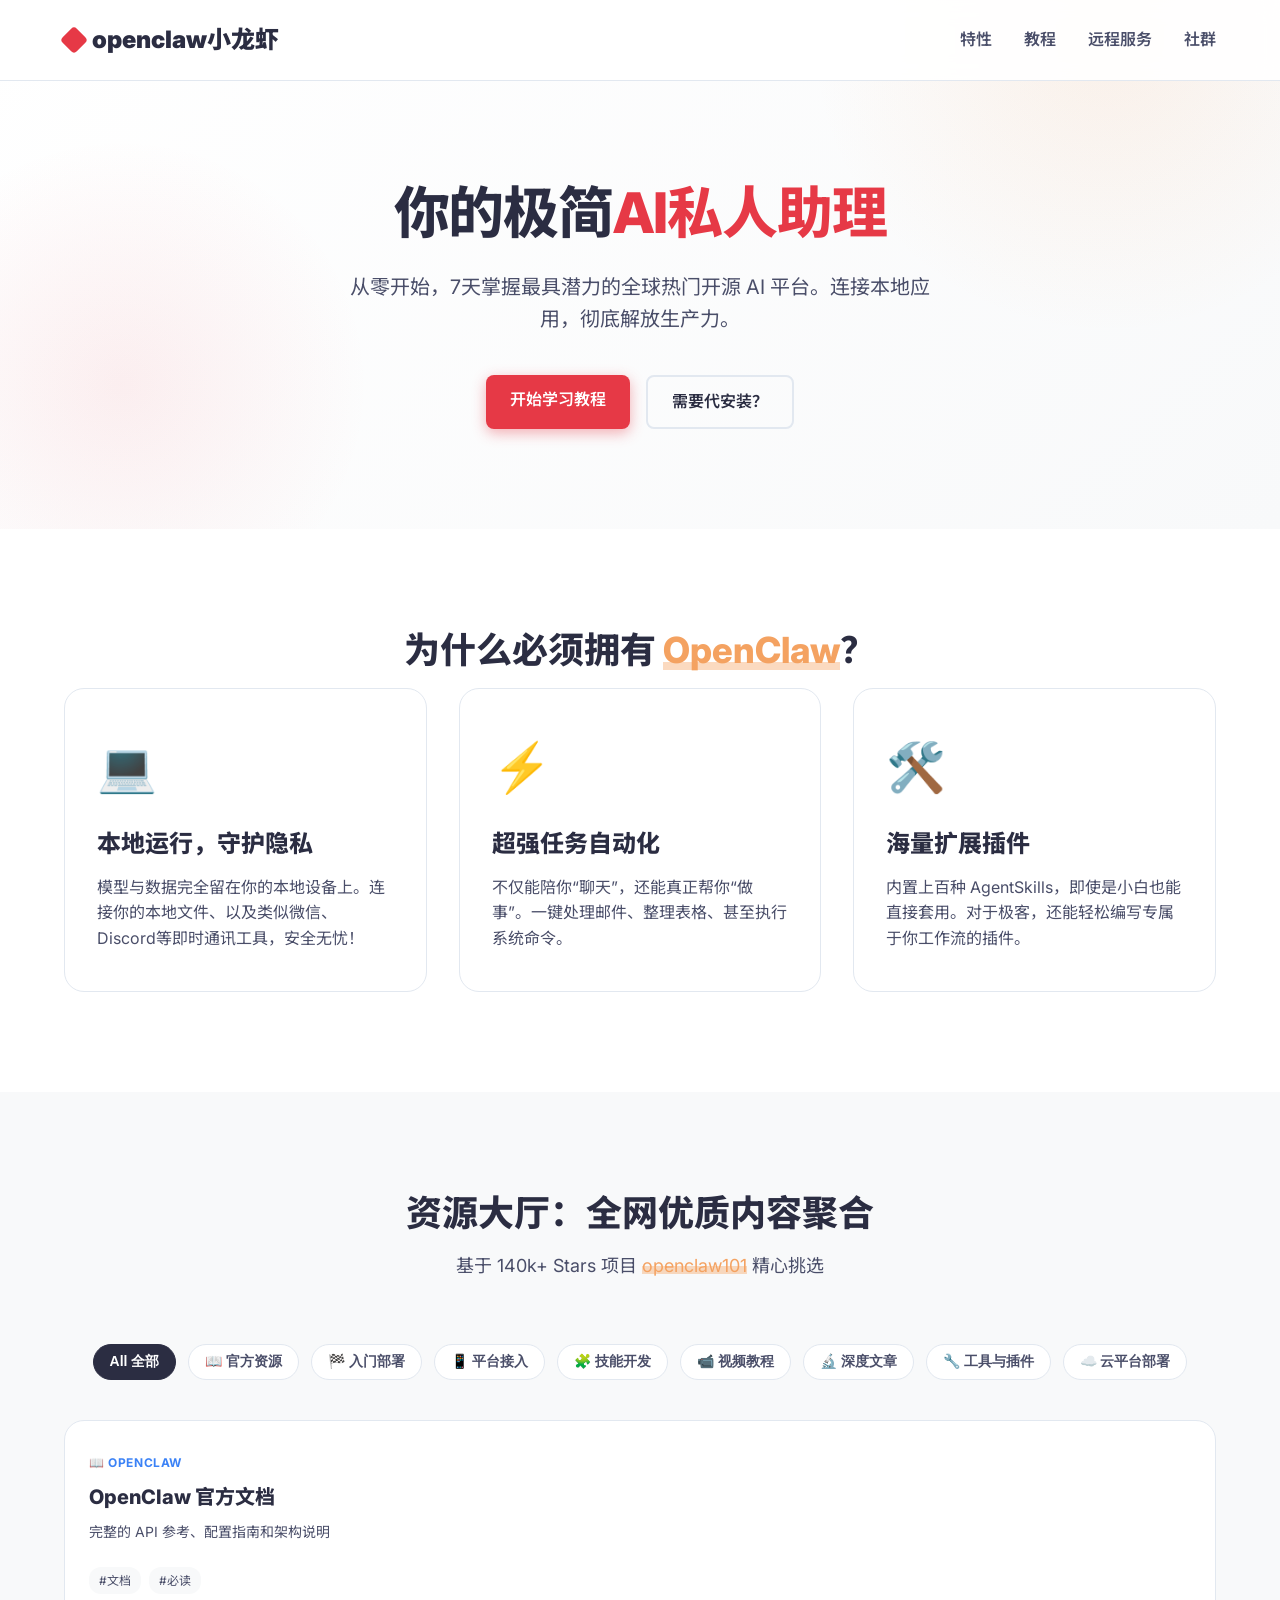
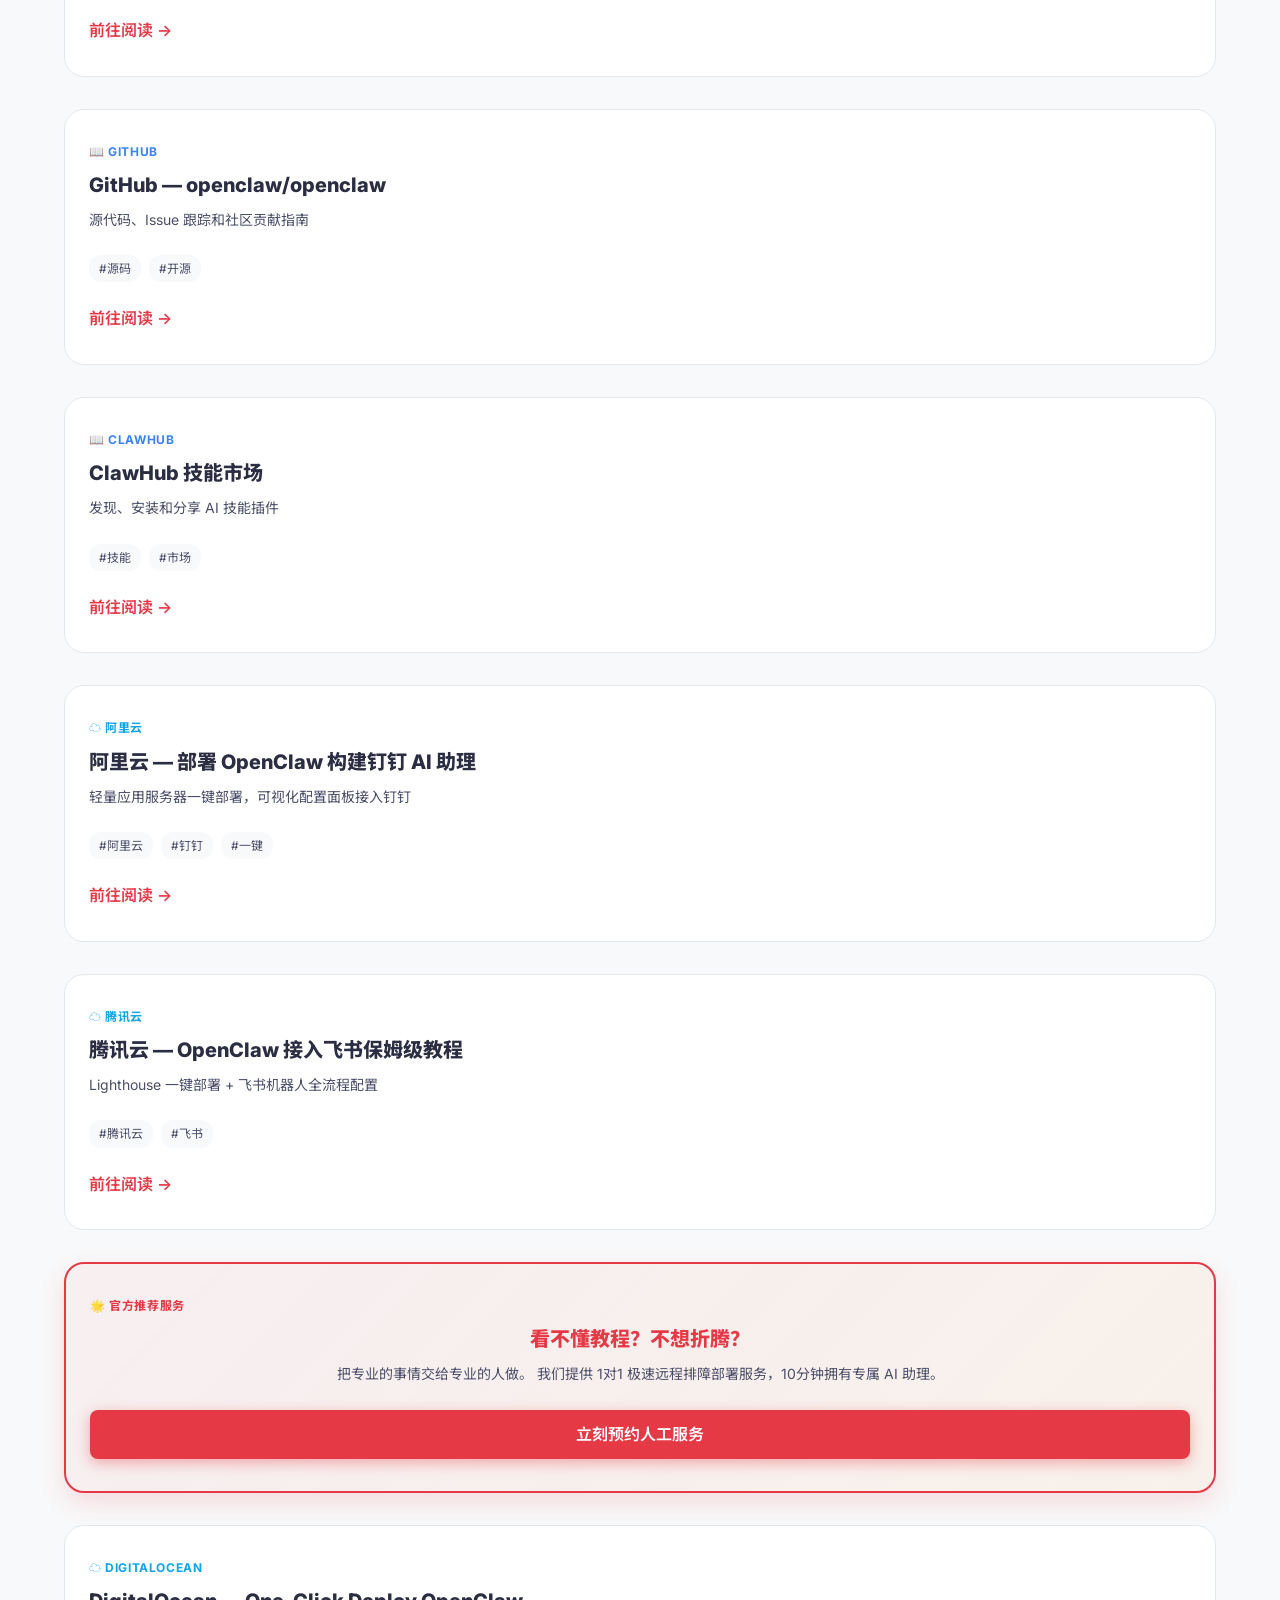
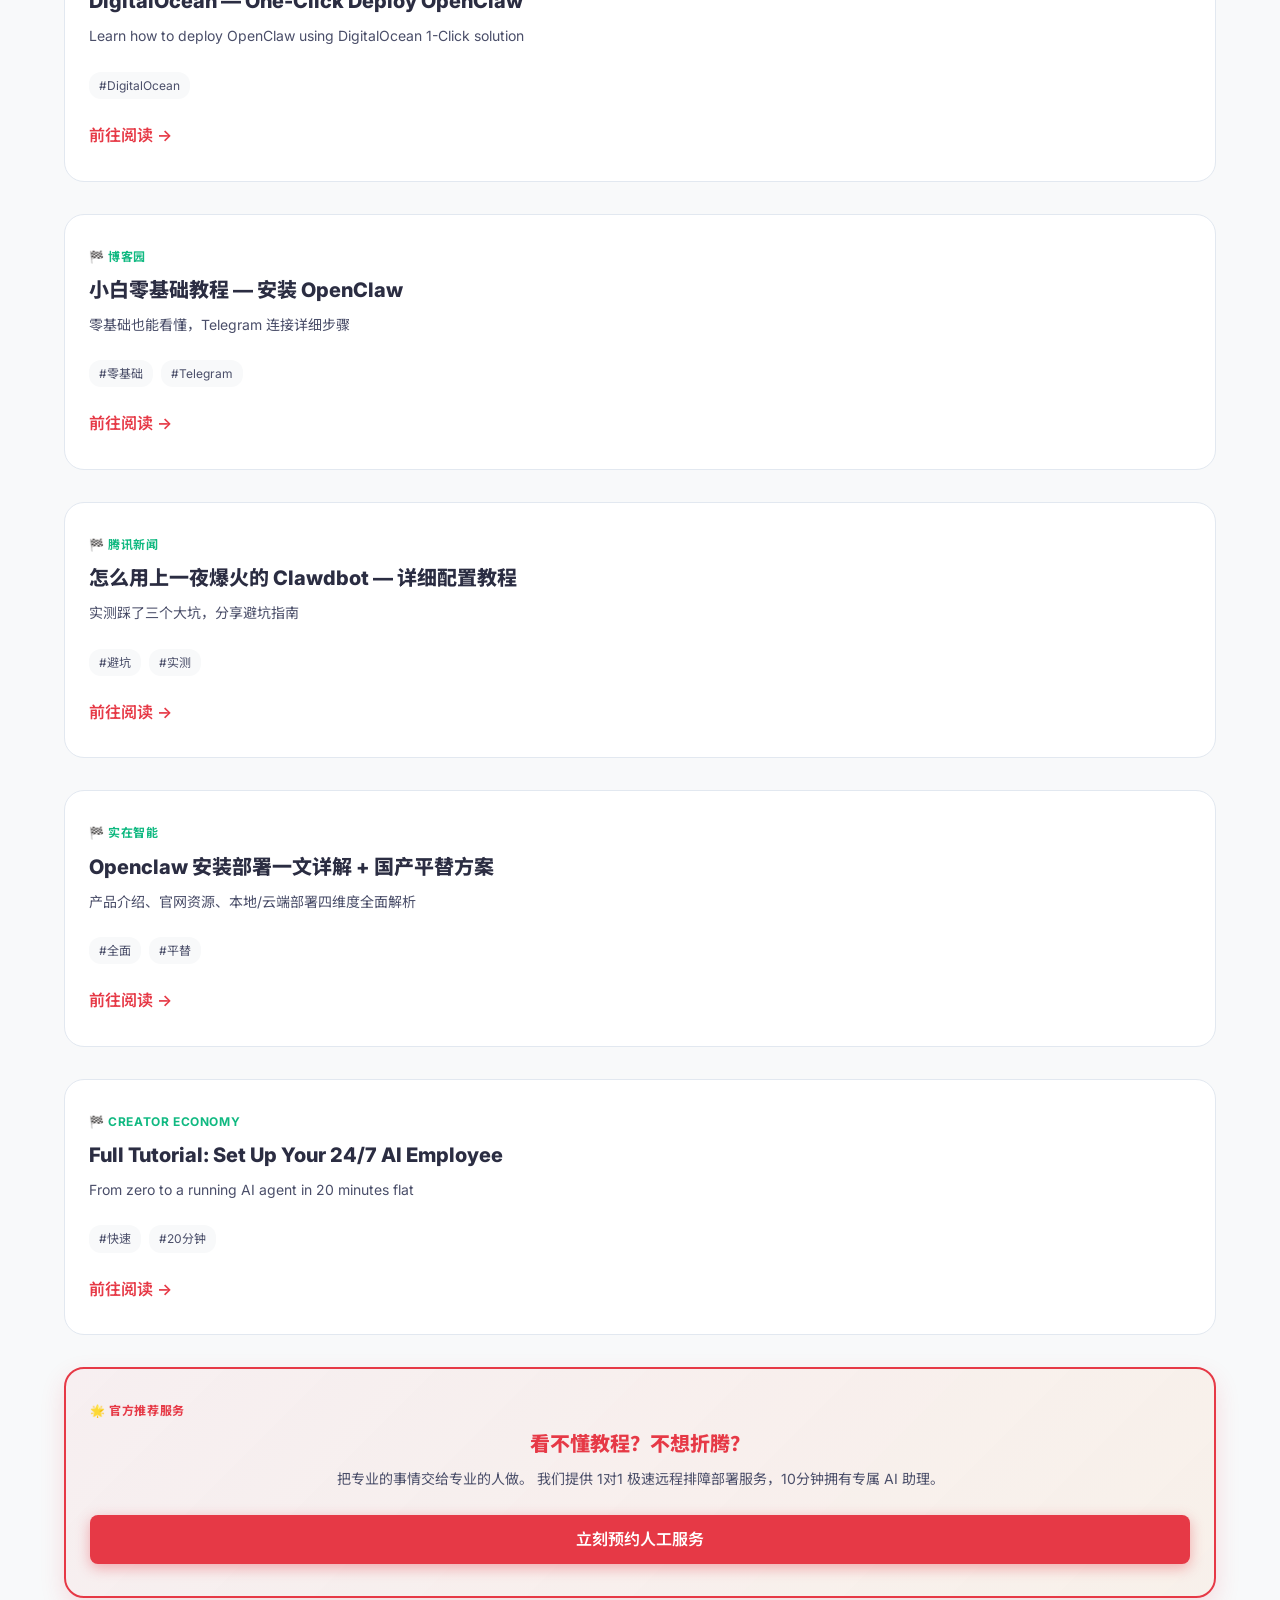
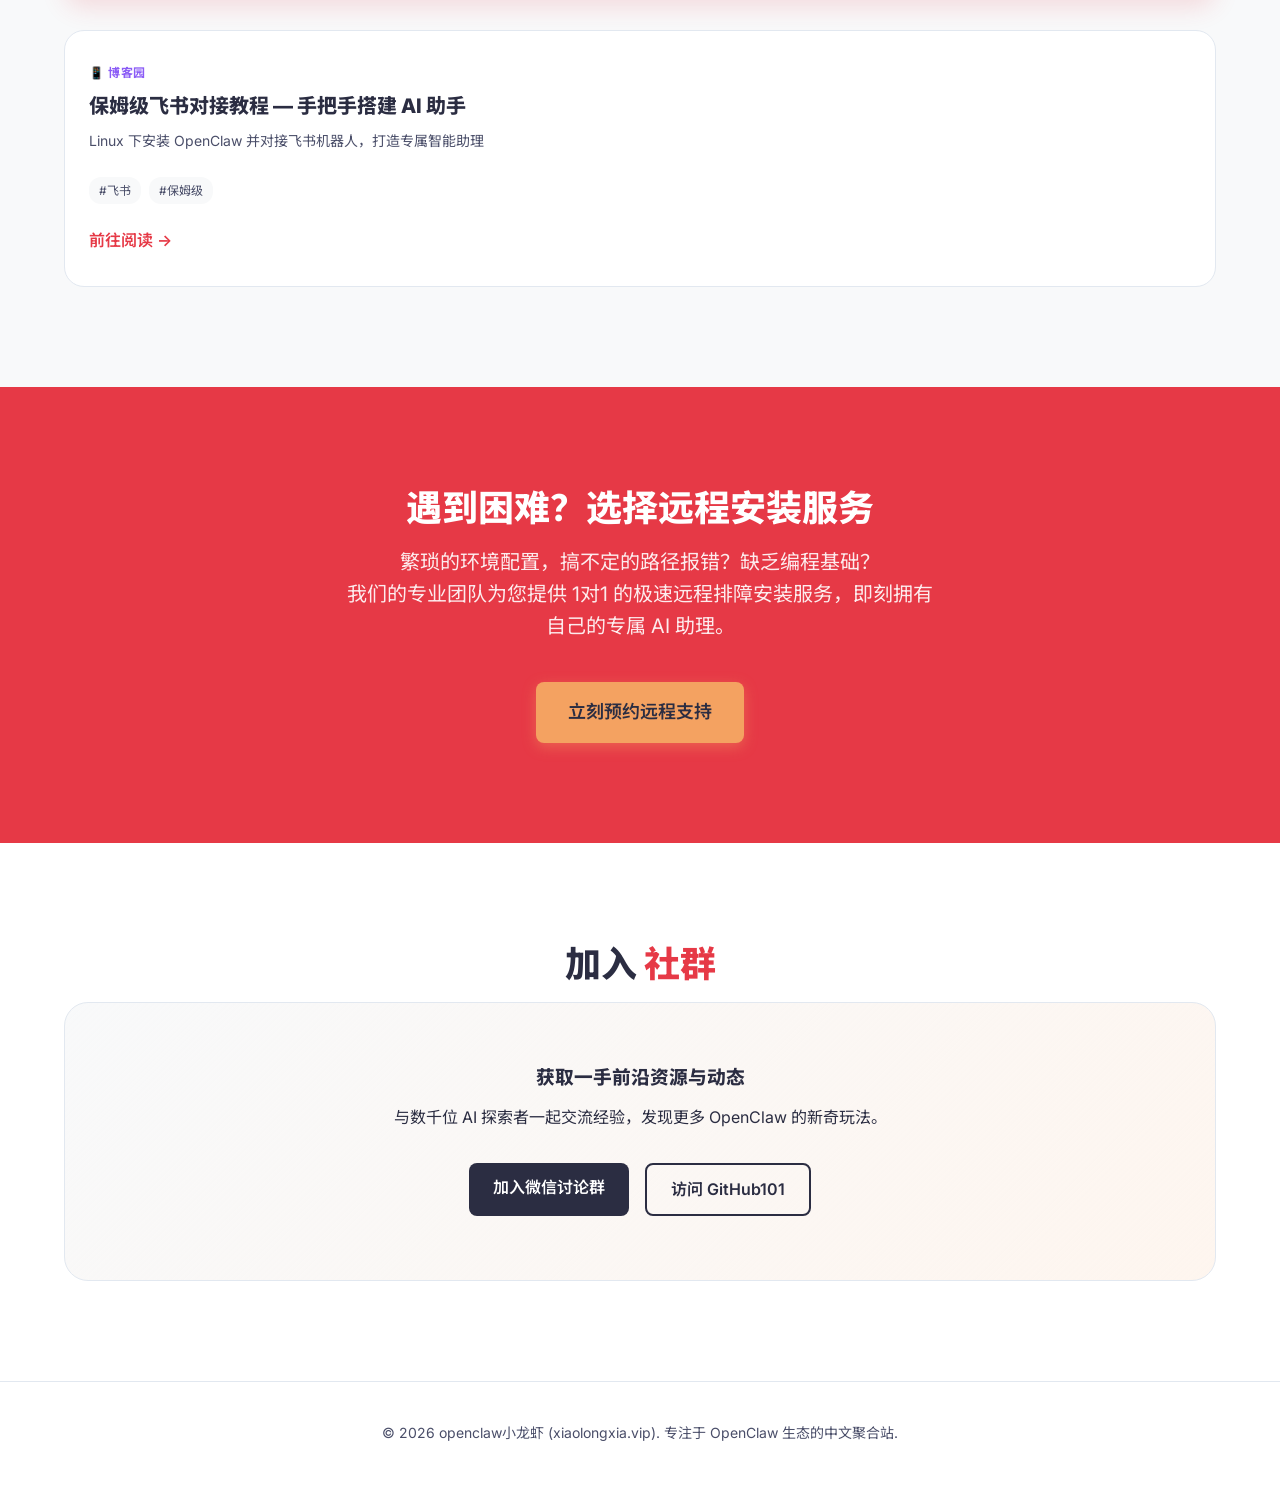
==== index.html @ d33cc966 "Initial commit" ====
<!DOCTYPE html>
<html lang="zh-CN">

<head>
    <meta charset="UTF-8">
    <meta name="viewport" content="width=device-width, initial-scale=1.0">
    <title>openclaw小龙虾 - 开源 AI 私人助理</title>
    <meta name="description" content="OpenClaw 101是一个开源的OpenClaw资源聚合站，提供教程、社群和远程安装服务。域名：xiaolongxia.vip。">
    <link rel="stylesheet" href="styles.css">
    <link
        href="https://fonts.googleapis.com/css2?family=Inter:wght@400;600;800&family=Noto+Sans+SC:wght@400;700;900&display=swap"
        rel="stylesheet">
</head>

<body>
    <nav class="navbar">
        <div class="container nav-container">
            <a href="#" class="logo">openclaw小龙虾</a>
            <ul class="nav-links">
                <li><a href="#features">特性</a></li>
                <li><a href="#tutorials">教程</a></li>
                <li><a href="#services">远程服务</a></li>
                <li><a href="#community">社群</a></li>
            </ul>
            <div class="hamburger">
                <span></span>
                <span></span>
                <span></span>
            </div>
        </div>
    </nav>

    <header class="hero">
        <div class="container hero-content">
            <h1>你的极简<span class="highlight-red">AI私人助理</span></h1>
            <p>从零开始，7天掌握最具潜力的全球热门开源 AI 平台。连接本地应用，彻底解放生产力。</p>
            <div class="hero-actions">
                <a href="#tutorials" class="btn btn-primary">开始学习教程</a>
                <a href="#services" class="btn btn-secondary">需要代安装？</a>
            </div>
        </div>
    </header>

    <section id="features" class="section">
        <div class="container">
            <h2 class="section-title">为什么必须拥有 <span class="highlight-yellow">OpenClaw</span>？</h2>
            <div class="grid features-grid">
                <div class="card feature-card">
                    <div class="icon">💻</div>
                    <h3>本地运行，守护隐私</h3>
                    <p>模型与数据完全留在你的本地设备上。连接你的本地文件、以及类似微信、Discord等即时通讯工具，安全无忧！</p>
                </div>
                <div class="card feature-card">
                    <div class="icon">⚡️</div>
                    <h3>超强任务自动化</h3>
                    <p>不仅能陪你“聊天”，还能真正帮你“做事”。一键处理邮件、整理表格、甚至执行系统命令。</p>
                </div>
                <div class="card feature-card">
                    <div class="icon">🛠️</div>
                    <h3>海量扩展插件</h3>
                    <p>内置上百种 AgentSkills，即使是小白也能直接套用。对于极客，还能轻松编写专属于你工作流的插件。</p>
                </div>
            </div>
        </div>
    </section>

    <section id="tutorials" class="section bg-light">
        <div class="container">
            <h2 class="section-title">资源大厅：全网优质内容聚合</h2>
            <p class="section-subtitle">基于 140k+ Stars 项目 <a href="https://github.com/mengjian-github/openclaw101"
                    target="_blank" class="highlight-yellow" style="text-decoration:none">openclaw101</a> 精心挑选</p>

            <div class="filter-container" id="filter-container">
                <!-- 动态生成分类按钮 -->
            </div>

            <div class="grid resources-grid" id="resource-grid">
                <!-- 动态生成资源卡片 -->
            </div>
        </div>
    </section>

    <section id="services" class="section bg-red text-white">
        <div class="container text-center">
            <h2 class="section-title text-white">遇到困难？选择远程安装服务</h2>
            <p class="service-desc">
                繁琐的环境配置，搞不定的路径报错？缺乏编程基础？<br>
                我们的专业团队为您提供 1对1 的极速远程排障安装服务，即刻拥有自己的专属 AI 助理。
            </p>
            <a href="#contact" class="btn btn-yellow btn-large">立刻预约远程支持</a>
        </div>
    </section>

    <section id="community" class="section">
        <div class="container">
            <h2 class="section-title">加入 <span class="highlight-red">社群</span></h2>
            <div class="community-box">
                <div class="community-info">
                    <h3>获取一手前沿资源与动态</h3>
                    <p>与数千位 AI 探索者一起交流经验，发现更多 OpenClaw 的新奇玩法。</p>
                    <div class="social-links">
                        <a href="#" class="social-btn">加入微信讨论群</a>
                        <a href="https://github.com/mengjian-github/openclaw101" target="_blank"
                            class="social-btn outline">访问 GitHub101</a>
                    </div>
                </div>
            </div>
        </div>
    </section>

    <footer class="footer">
        <div class="container">
            <div class="footer-bottom">
                <p>&copy; 2026 openclaw小龙虾 (xiaolongxia.vip). 专注于 OpenClaw 生态的中文聚合站.</p>
            </div>
        </div>
    </footer>

    <script src="resources.js"></script>
    <script src="script.js"></script>
</body>

</html>
---- styles.css ----
:root {
    --primary-red: #E63946;
    --primary-red-hover: #D62828;
    --primary-yellow: #F4A261;
    --primary-yellow-light: #F9C78A;
    --bg-white: #FFFFFF;
    --bg-light: #F8F9FA;
    --text-dark: #2B2D42;
    --text-gray: #4A4E69;
    --border-color: #E2E8F0;
    --shadow-sm: 0 4px 6px rgba(0, 0, 0, 0.05);
    --shadow-md: 0 10px 15px rgba(0, 0, 0, 0.1);
    --shadow-lg: 0 20px 25px rgba(0, 0, 0, 0.15);
    --transition: all 0.3s ease;
}

* {
    margin: 0;
    padding: 0;
    box-sizing: border-box;
}

html {
    scroll-behavior: smooth;
}

body {
    font-family: 'Inter', 'Noto Sans SC', sans-serif;
    color: var(--text-dark);
    line-height: 1.6;
    background-color: var(--bg-white);
}

.container {
    width: 100%;
    max-width: 1200px;
    margin: 0 auto;
    padding: 0 24px;
}

/* Typography */
h1,
h2,
h3 {
    font-weight: 800;
    line-height: 1.2;
    margin-bottom: 16px;
}

.highlight-red {
    color: var(--primary-red);
}

.highlight-yellow {
    color: var(--primary-yellow);
    position: relative;
    z-index: 1;
}

.highlight-yellow::after {
    content: '';
    position: absolute;
    bottom: 2px;
    left: 0;
    width: 100%;
    height: 8px;
    background-color: rgba(244, 162, 97, 0.4);
    z-index: -1;
}

.text-white {
    color: #fff !important;
}

.text-center {
    text-align: center;
}

/* Buttons */
.btn {
    display: inline-block;
    padding: 12px 24px;
    border-radius: 8px;
    font-weight: 600;
    text-decoration: none;
    transition: var(--transition);
    cursor: pointer;
    border: none;
    font-size: 1rem;
}

.btn-primary {
    background-color: var(--primary-red);
    color: white;
    box-shadow: 0 4px 14px rgba(230, 57, 70, 0.4);
}

.btn-primary:hover {
    background-color: var(--primary-red-hover);
    transform: translateY(-2px);
    box-shadow: 0 6px 20px rgba(230, 57, 70, 0.6);
}

.btn-secondary {
    background-color: transparent;
    color: var(--text-dark);
    border: 2px solid var(--border-color);
}

.btn-secondary:hover {
    border-color: var(--text-dark);
}

.btn-yellow {
    background-color: var(--primary-yellow);
    color: var(--text-dark);
    box-shadow: 0 4px 14px rgba(244, 162, 97, 0.4);
}

.btn-yellow:hover {
    background-color: var(--primary-yellow-light);
    transform: translateY(-2px);
}

.btn-large {
    padding: 16px 32px;
    font-size: 1.125rem;
}

/* Navbar */
.navbar {
    position: fixed;
    top: 0;
    left: 0;
    width: 100%;
    background: rgba(255, 255, 255, 0.9);
    backdrop-filter: blur(10px);
    z-index: 1000;
    border-bottom: 1px solid var(--border-color);
    transition: var(--transition);
}

.nav-container {
    display: flex;
    justify-content: space-between;
    align-items: center;
    height: 80px;
}

.logo {
    font-size: 1.5rem;
    font-weight: 900;
    color: var(--text-dark);
    text-decoration: none;
    display: flex;
    align-items: center;
    gap: 8px;
}

.logo::before {
    content: '';
    display: inline-block;
    width: 20px;
    height: 20px;
    background-color: var(--primary-red);
    border-radius: 4px;
    transform: rotate(45deg);
}

.nav-links {
    display: flex;
    list-style: none;
    gap: 32px;
}

.nav-links a {
    text-decoration: none;
    color: var(--text-gray);
    font-weight: 600;
    transition: var(--transition);
}

.nav-links a:hover {
    color: var(--primary-red);
}

.hamburger {
    display: none;
    flex-direction: column;
    gap: 6px;
    cursor: pointer;
}

.hamburger span {
    width: 24px;
    height: 2px;
    background-color: var(--text-dark);
    transition: var(--transition);
}

/* Hero Section */
.hero {
    padding: 180px 0 100px;
    background: linear-gradient(135deg, rgba(255, 255, 255, 1) 0%, rgba(248, 249, 250, 1) 100%);
    text-align: center;
    position: relative;
    overflow: hidden;
}

.hero::before {
    content: '';
    position: absolute;
    top: -50%;
    right: -10%;
    width: 600px;
    height: 600px;
    background: radial-gradient(circle, rgba(244, 162, 97, 0.12) 0%, rgba(255, 255, 255, 0) 70%);
    z-index: 0;
    border-radius: 50%;
}

.hero::after {
    content: '';
    position: absolute;
    bottom: -20%;
    left: -10%;
    width: 500px;
    height: 500px;
    background: radial-gradient(circle, rgba(230, 57, 70, 0.08) 0%, rgba(255, 255, 255, 0) 70%);
    z-index: 0;
    border-radius: 50%;
}

.hero-content {
    position: relative;
    z-index: 1;
    max-width: 800px;
    margin: 0 auto;
}

.hero h1 {
    font-size: 3.5rem;
    margin-bottom: 24px;
    letter-spacing: -0.02em;
}

.hero p {
    font-size: 1.25rem;
    color: var(--text-gray);
    margin-bottom: 40px;
    max-width: 600px;
    margin-left: auto;
    margin-right: auto;
}

.hero-actions {
    display: flex;
    gap: 16px;
    justify-content: center;
}

/* Sections */
.section {
    padding: 100px 0;
}

.section-title {
    font-size: 2.25rem;
    text-align: center;
    margin-bottom: 16px;
}

.section-subtitle {
    text-align: center;
    color: var(--text-gray);
    font-size: 1.125rem;
    margin-bottom: 64px;
}

.bg-light {
    background-color: var(--bg-light);
}

.bg-red {
    background-color: var(--primary-red);
}

.grid {
    display: grid;
    gap: 32px;
}

.features-grid,
.tutorials-grid {
    grid-template-columns: repeat(auto-fit, minmax(300px, 1fr));
}

/* Cards */
.card {
    background: var(--bg-white);
    padding: 40px 32px;
    border-radius: 20px;
    border: 1px solid var(--border-color);
    transition: var(--transition);
    height: 100%;
}

.card:hover {
    transform: translateY(-8px);
    box-shadow: var(--shadow-lg);
    border-color: transparent;
}

.feature-card .icon {
    font-size: 3rem;
    margin-bottom: 24px;
}

.feature-card h3 {
    font-size: 1.5rem;
    margin-bottom: 16px;
}

.feature-card p {
    color: var(--text-gray);
}

.tutorial-card {
    position: relative;
    padding: 48px 32px 32px;
}

.badge {
    position: absolute;
    top: -16px;
    left: 32px;
    background: var(--primary-yellow);
    color: var(--text-dark);
    padding: 8px 16px;
    border-radius: 20px;
    font-weight: 700;
    font-size: 0.875rem;
    box-shadow: var(--shadow-sm);
}

.link {
    display: inline-block;
    margin-top: 24px;
    color: var(--primary-red);
    text-decoration: none;
    font-weight: 600;
    transition: var(--transition);
}

.link:hover {
    color: var(--primary-red-hover);
    transform: translateX(4px);
}

/* --- Resource Hub Styles --- */
.filter-container {
    display: flex;
    flex-wrap: wrap;
    gap: 12px;
    justify-content: center;
    margin-bottom: 40px;
}

.filter-btn {
    padding: 8px 16px;
    border-radius: 20px;
    border: 1px solid var(--border-color);
    background: var(--bg-white);
    color: var(--text-gray);
    font-size: 0.875rem;
    font-weight: 600;
    cursor: pointer;
    transition: var(--transition);
}

.filter-btn:hover,
.filter-btn.active {
    background: var(--text-dark);
    color: white;
    border-color: var(--text-dark);
}

.resource-card {
    padding: 32px 24px;
    display: flex;
    flex-direction: column;
}

.resource-source {
    font-size: 0.75rem;
    font-weight: 700;
    text-transform: uppercase;
    letter-spacing: 0.05em;
    margin-bottom: 12px;
    display: inline-flex;
    align-items: center;
    gap: 6px;
}

.resource-card h3 {
    font-size: 1.25rem;
    margin-bottom: 12px;
}

.resource-card p {
    color: var(--text-gray);
    font-size: 0.875rem;
    margin-bottom: 24px;
    flex-grow: 1;
}

.resource-tags {
    display: flex;
    flex-wrap: wrap;
    gap: 8px;
    margin-bottom: 24px;
}

.tag {
    font-size: 0.75rem;
    background: var(--bg-light);
    color: var(--text-gray);
    padding: 4px 10px;
    border-radius: 12px;
}

.resource-card .link {
    margin-top: auto;
}

/* 带有高度转化目的的高级插入卡片 */
.ad-card {
    background: linear-gradient(135deg, rgba(230, 57, 70, 0.05) 0%, rgba(244, 162, 97, 0.1) 100%);
    border: 2px solid var(--primary-red);
    box-shadow: 0 10px 25px rgba(230, 57, 70, 0.15);
}

.ad-card h3 {
    color: var(--primary-red);
}

/* Services */
.service-desc {
    font-size: 1.25rem;
    color: rgba(255, 255, 255, 0.9);
    max-width: 600px;
    margin: 0 auto 40px;
}

/* Community */
.community-box {
    background: linear-gradient(135deg, var(--bg-light) 0%, rgba(244, 162, 97, 0.1) 100%);
    border-radius: 24px;
    padding: 64px;
    text-align: center;
    border: 1px solid var(--border-color);
}

.social-links {
    display: flex;
    justify-content: center;
    gap: 16px;
    margin-top: 32px;
}

.social-btn {
    padding: 12px 24px;
    background: var(--text-dark);
    color: white;
    border-radius: 8px;
    text-decoration: none;
    font-weight: 600;
    transition: var(--transition);
}

.social-btn:hover {
    background: #000;
    transform: translateY(-2px);
}

.social-btn.outline {
    background: transparent;
    color: var(--text-dark);
    border: 2px solid var(--text-dark);
}

.social-btn.outline:hover {
    background: var(--text-dark);
    color: white;
}

/* Footer */
.footer {
    background: var(--bg-white);
    padding: 40px 0;
    border-top: 1px solid var(--border-color);
    text-align: center;
    color: var(--text-gray);
    font-size: 0.875rem;
}

/* Animations */
.reveal {
    opacity: 0;
    transform: translateY(30px);
    transition: all 0.8s ease-out;
}

.reveal.active {
    opacity: 1;
    transform: translateY(0);
}

/* Responsive */
@media (max-width: 768px) {
    .nav-links {
        position: absolute;
        top: 80px;
        left: 0;
        width: 100%;
        background: var(--bg-white);
        flex-direction: column;
        gap: 0;
        box-shadow: var(--shadow-md);
        clip-path: polygon(0 0, 100% 0, 100% 0, 0 0);
        transition: clip-path 0.3s ease-out;
    }

    .nav-links.active {
        clip-path: polygon(0 0, 100% 0, 100% 100%, 0 100%);
    }

    .nav-links li {
        width: 100%;
        text-align: center;
        border-bottom: 1px solid var(--border-color);
    }

    .nav-links a {
        display: block;
        padding: 20px;
    }

    .hamburger {
        display: flex;
    }

    .hamburger.active span:nth-child(1) {
        transform: translateY(8px) rotate(45deg);
    }

    .hamburger.active span:nth-child(2) {
        opacity: 0;
    }

    .hamburger.active span:nth-child(3) {
        transform: translateY(-8px) rotate(-45deg);
    }

    .hero h1 {
        font-size: 2.5rem;
    }

    .hero-actions {
        flex-direction: column;
    }

    .section-title {
        font-size: 2rem;
    }

    .community-box {
        padding: 32px 24px;
    }

    .social-links {
        flex-direction: column;
    }
}
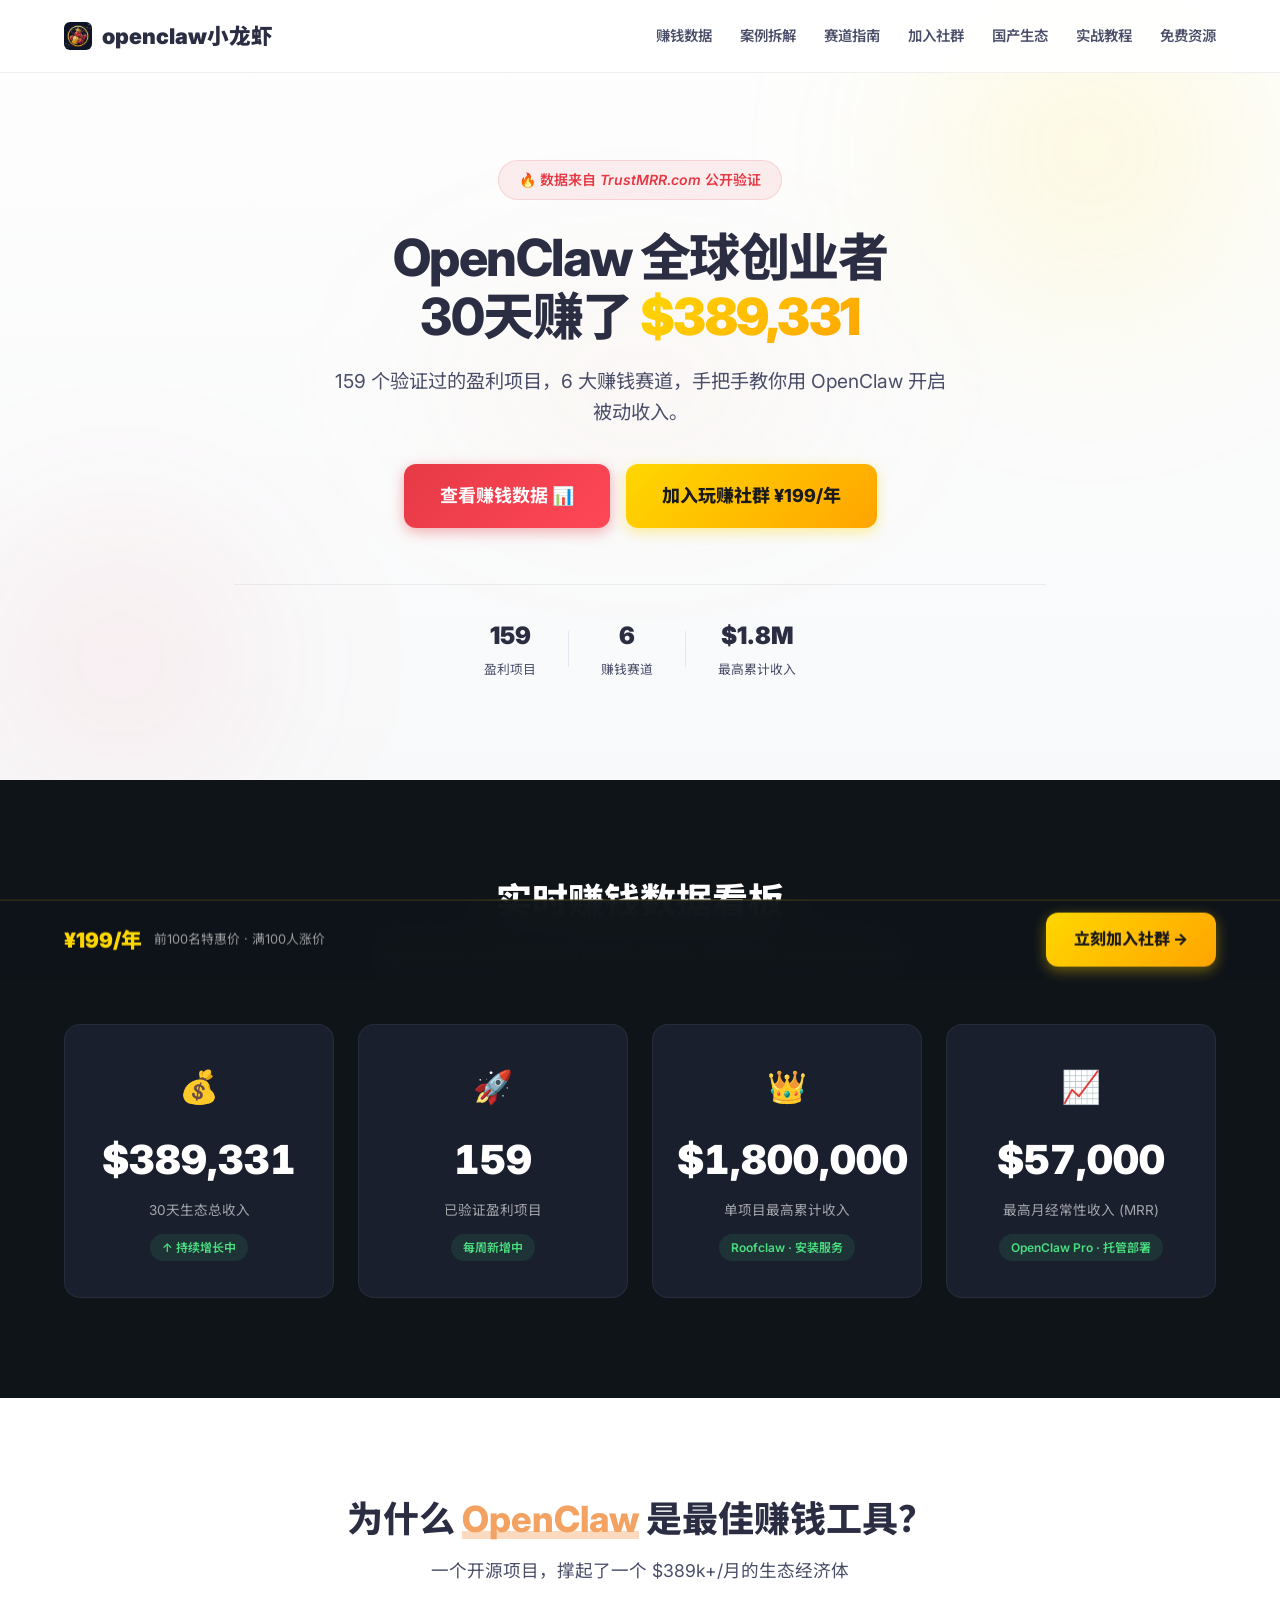
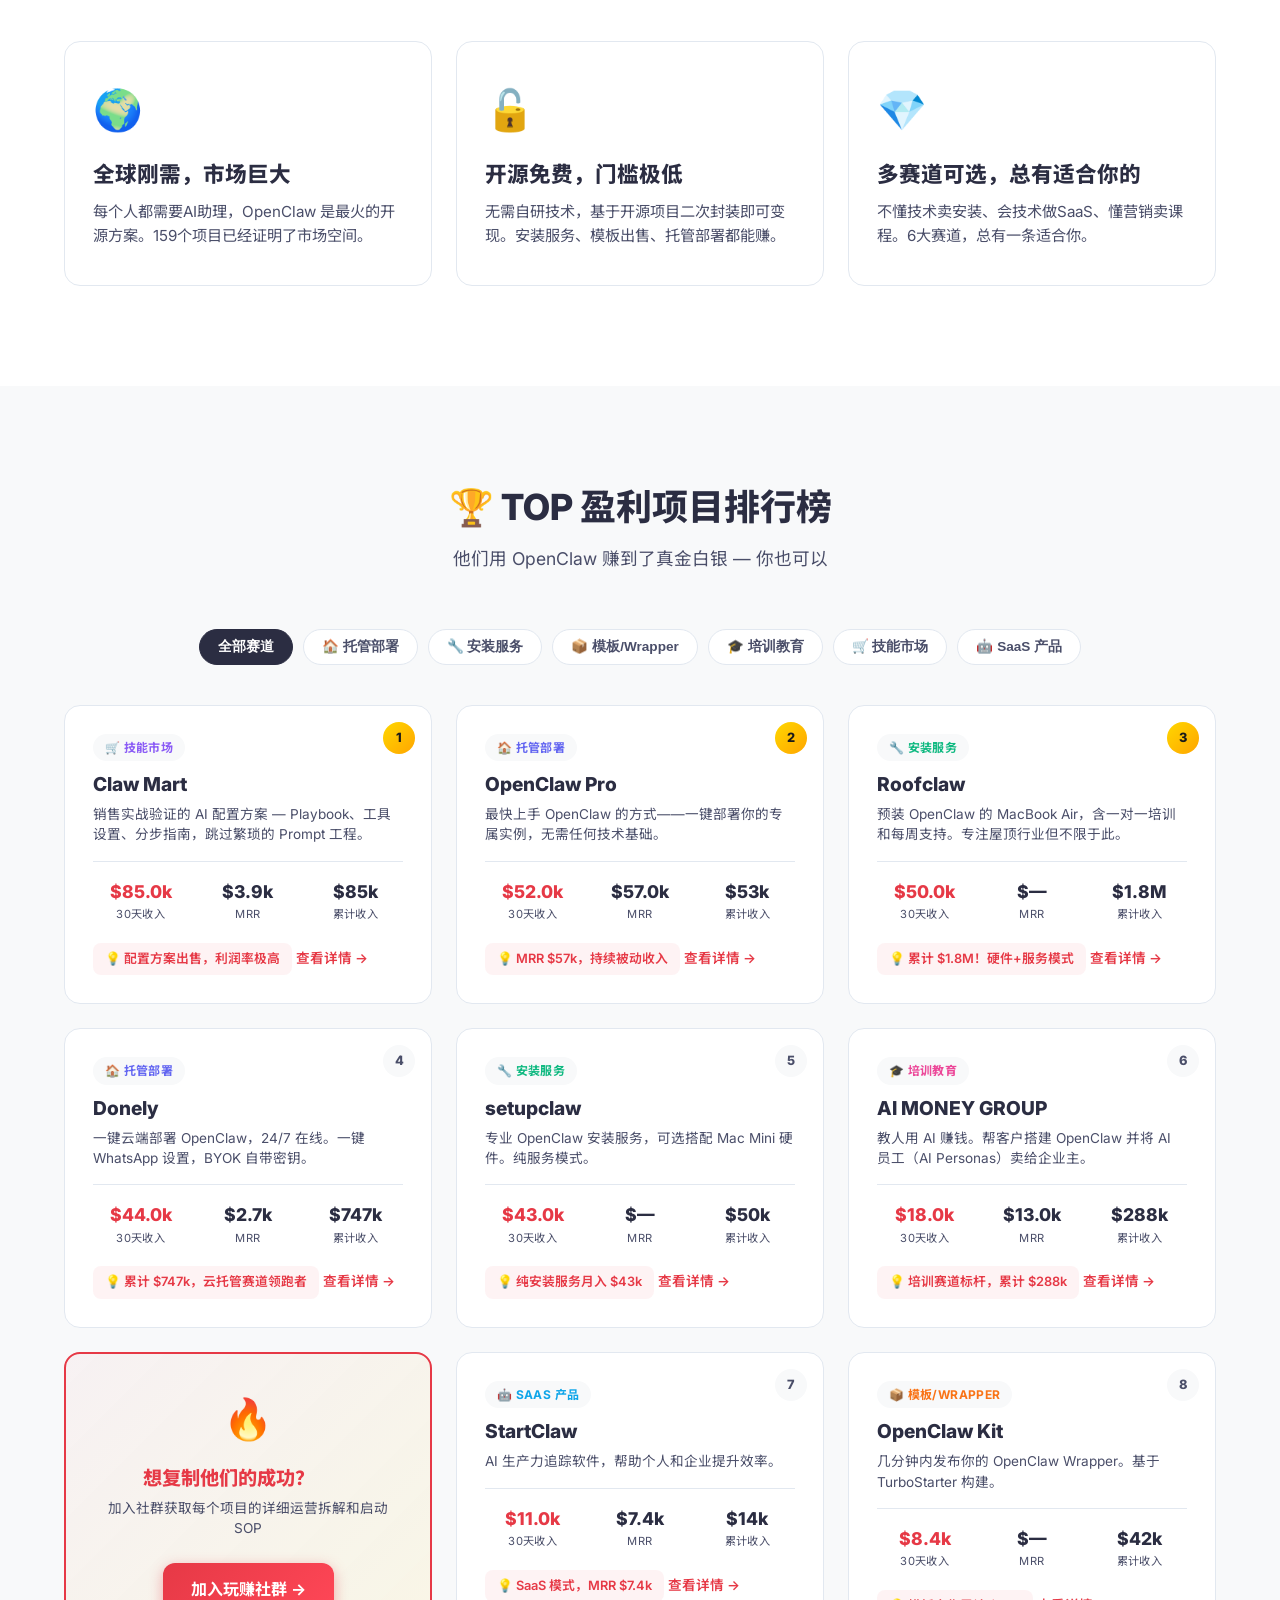
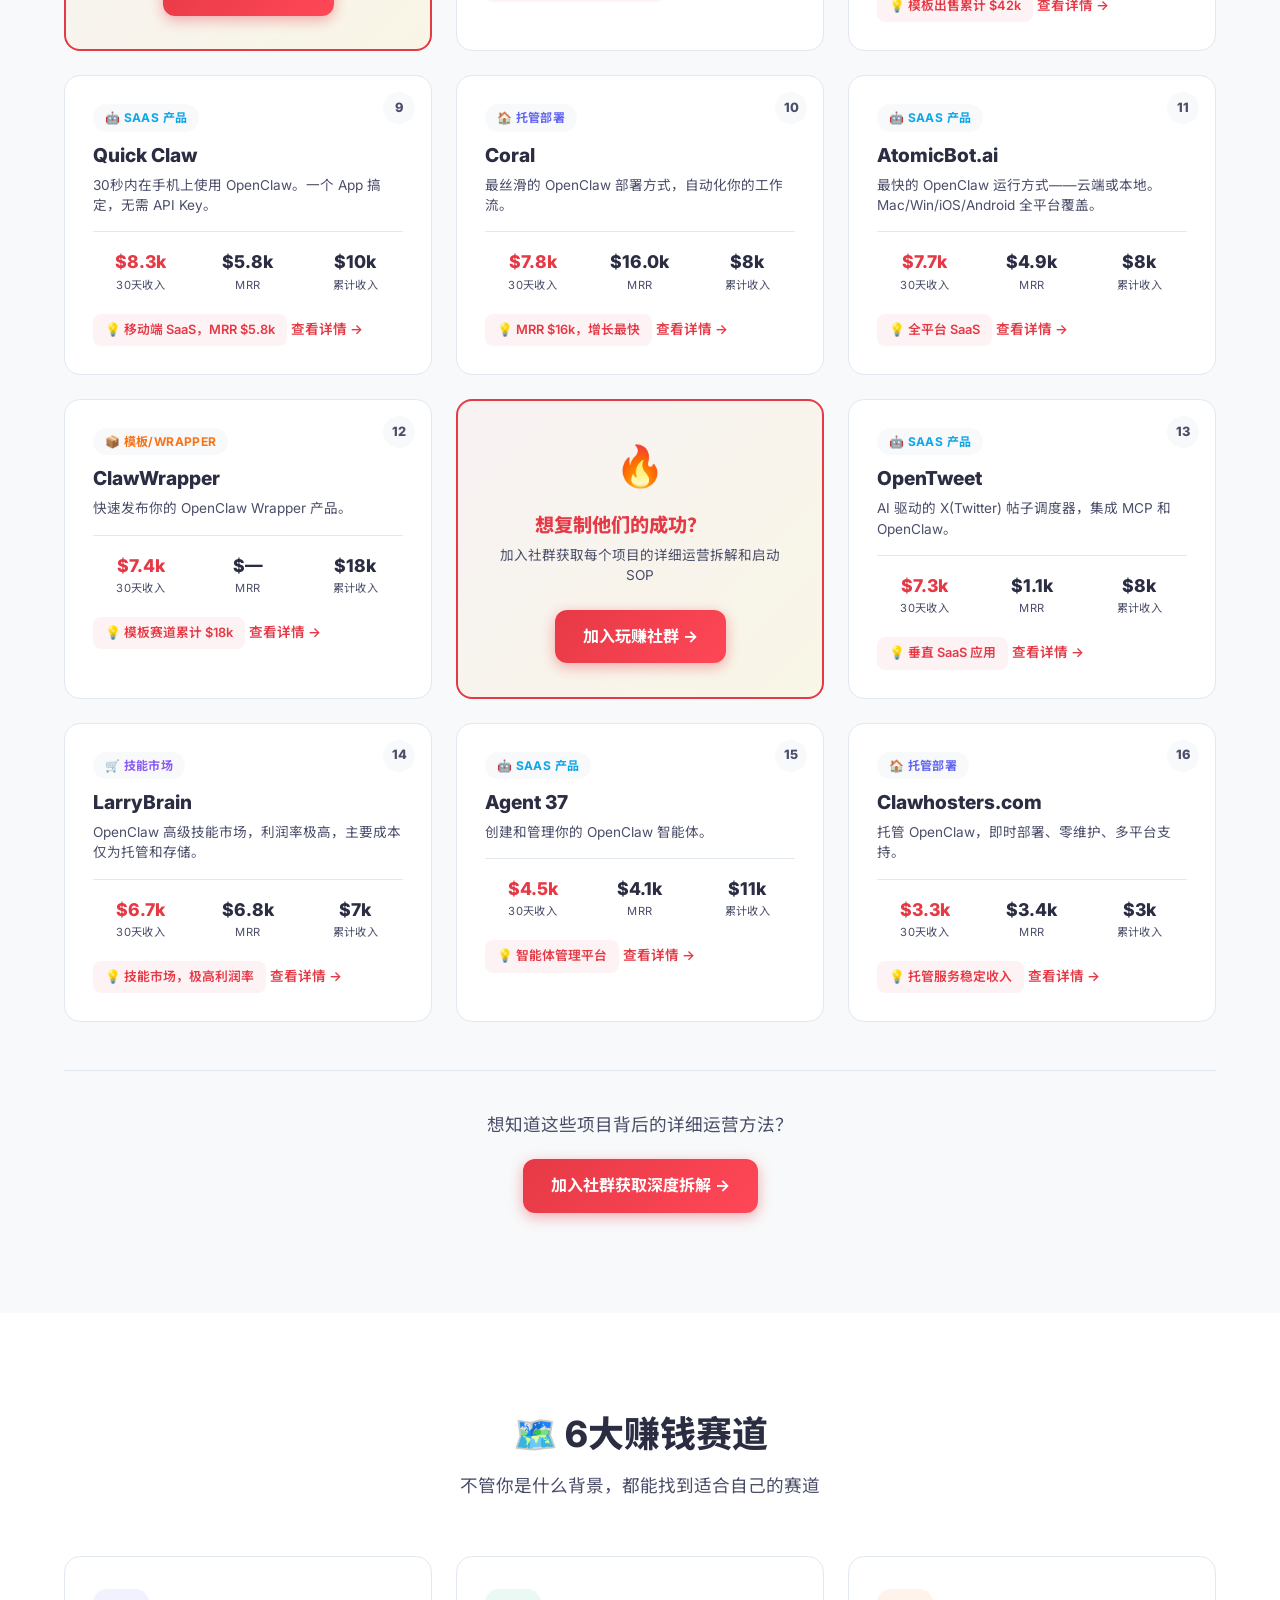
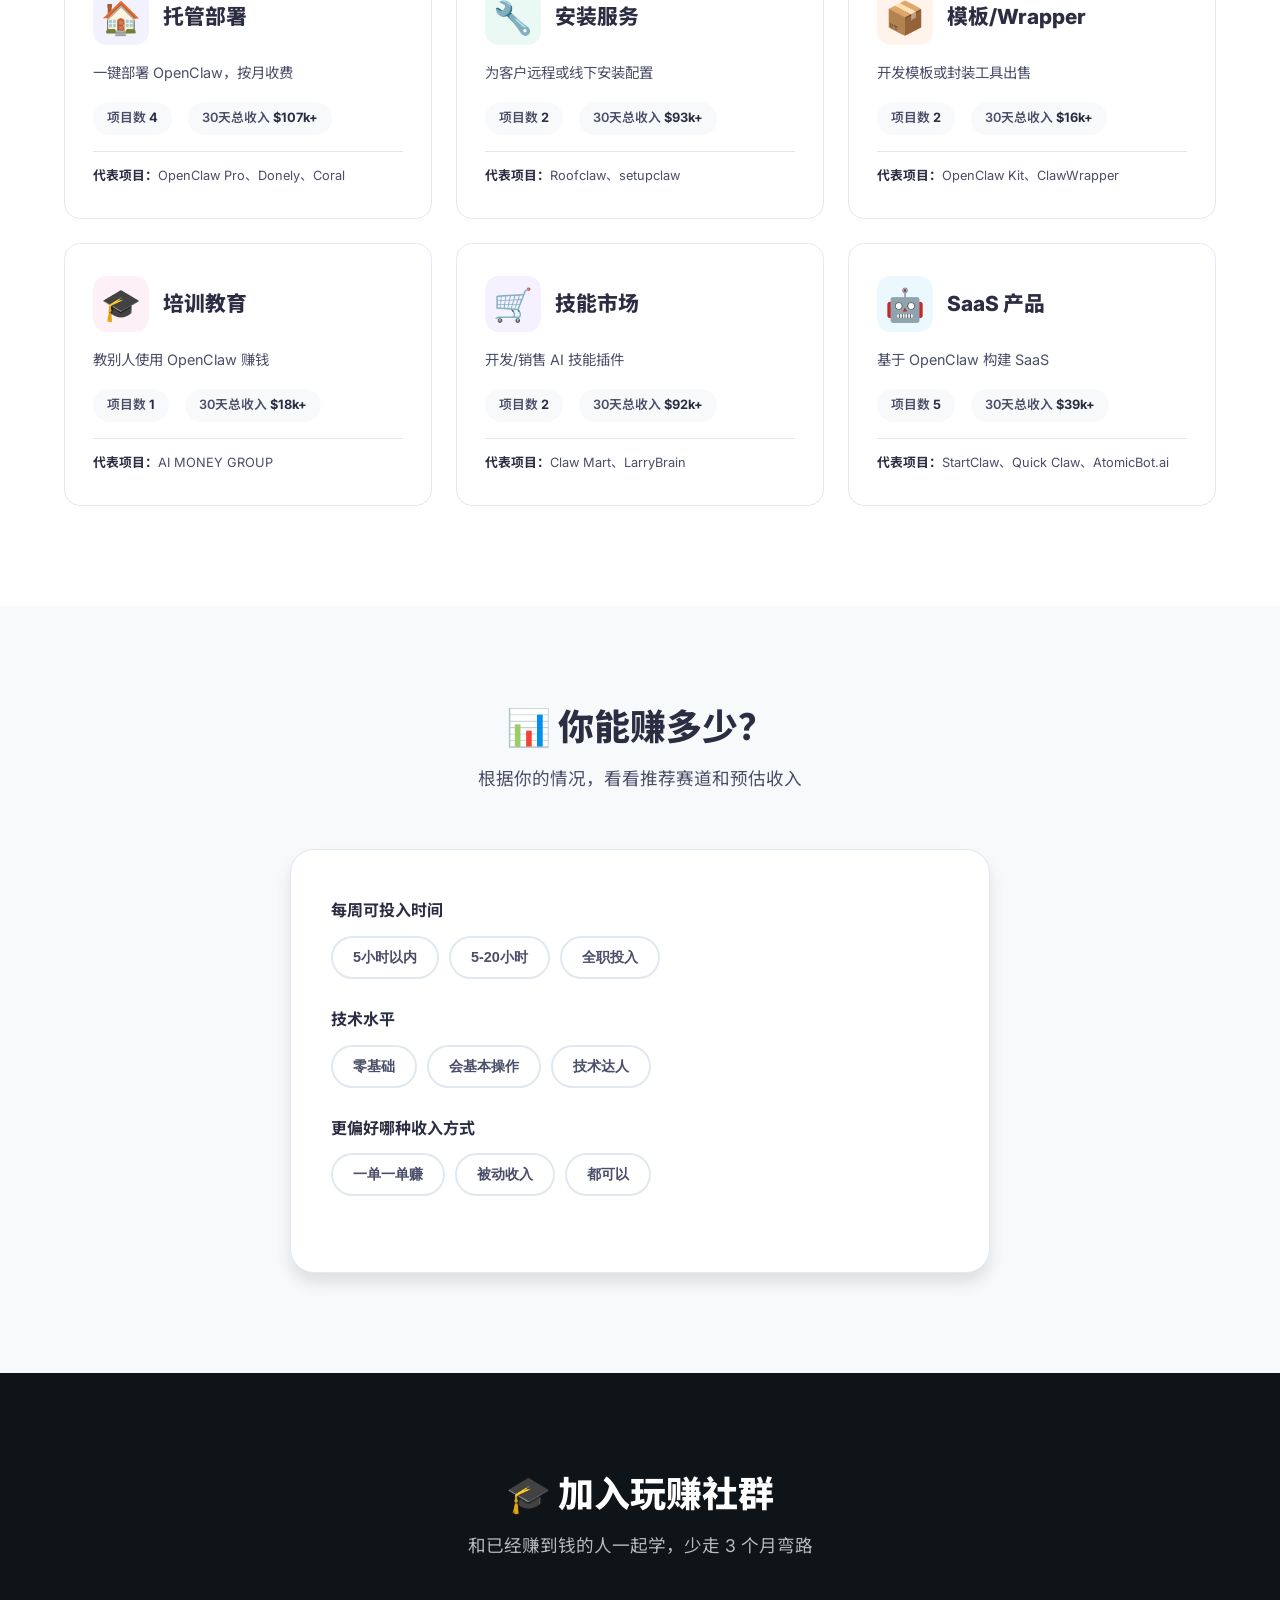
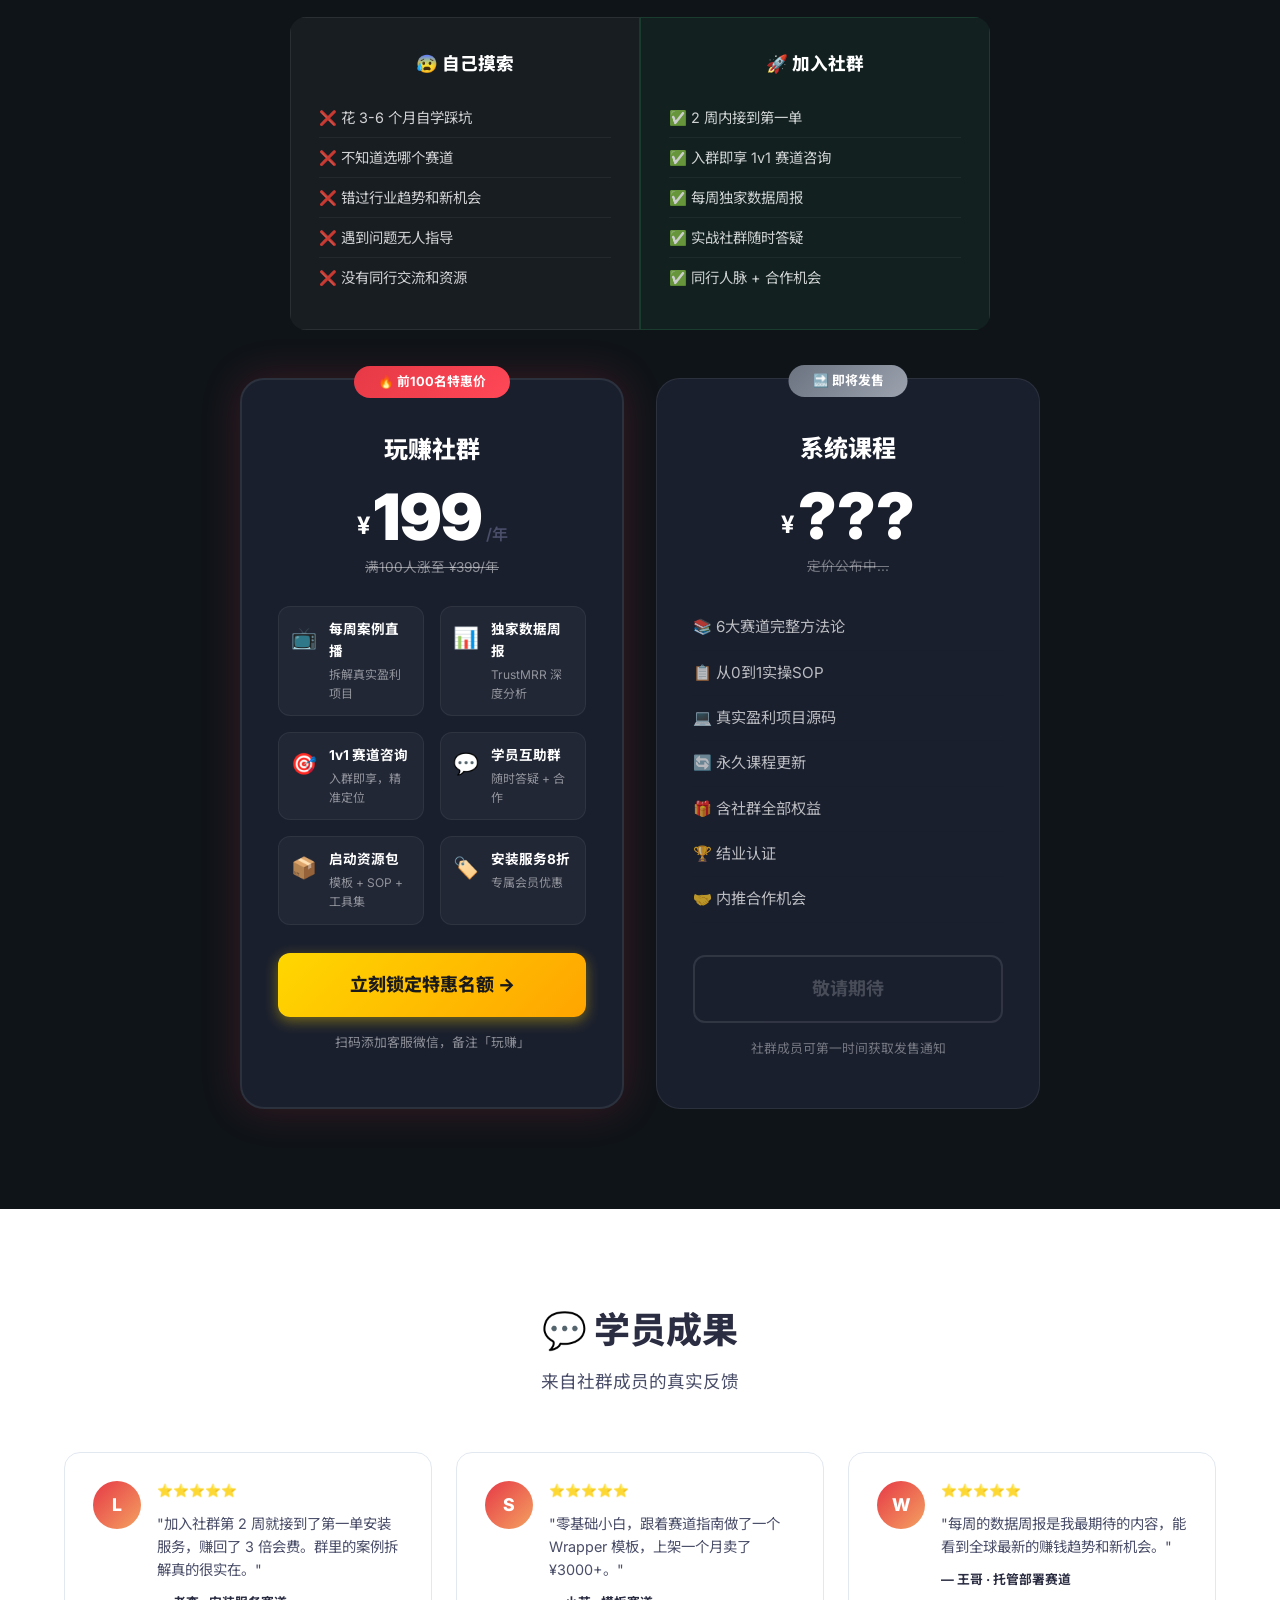
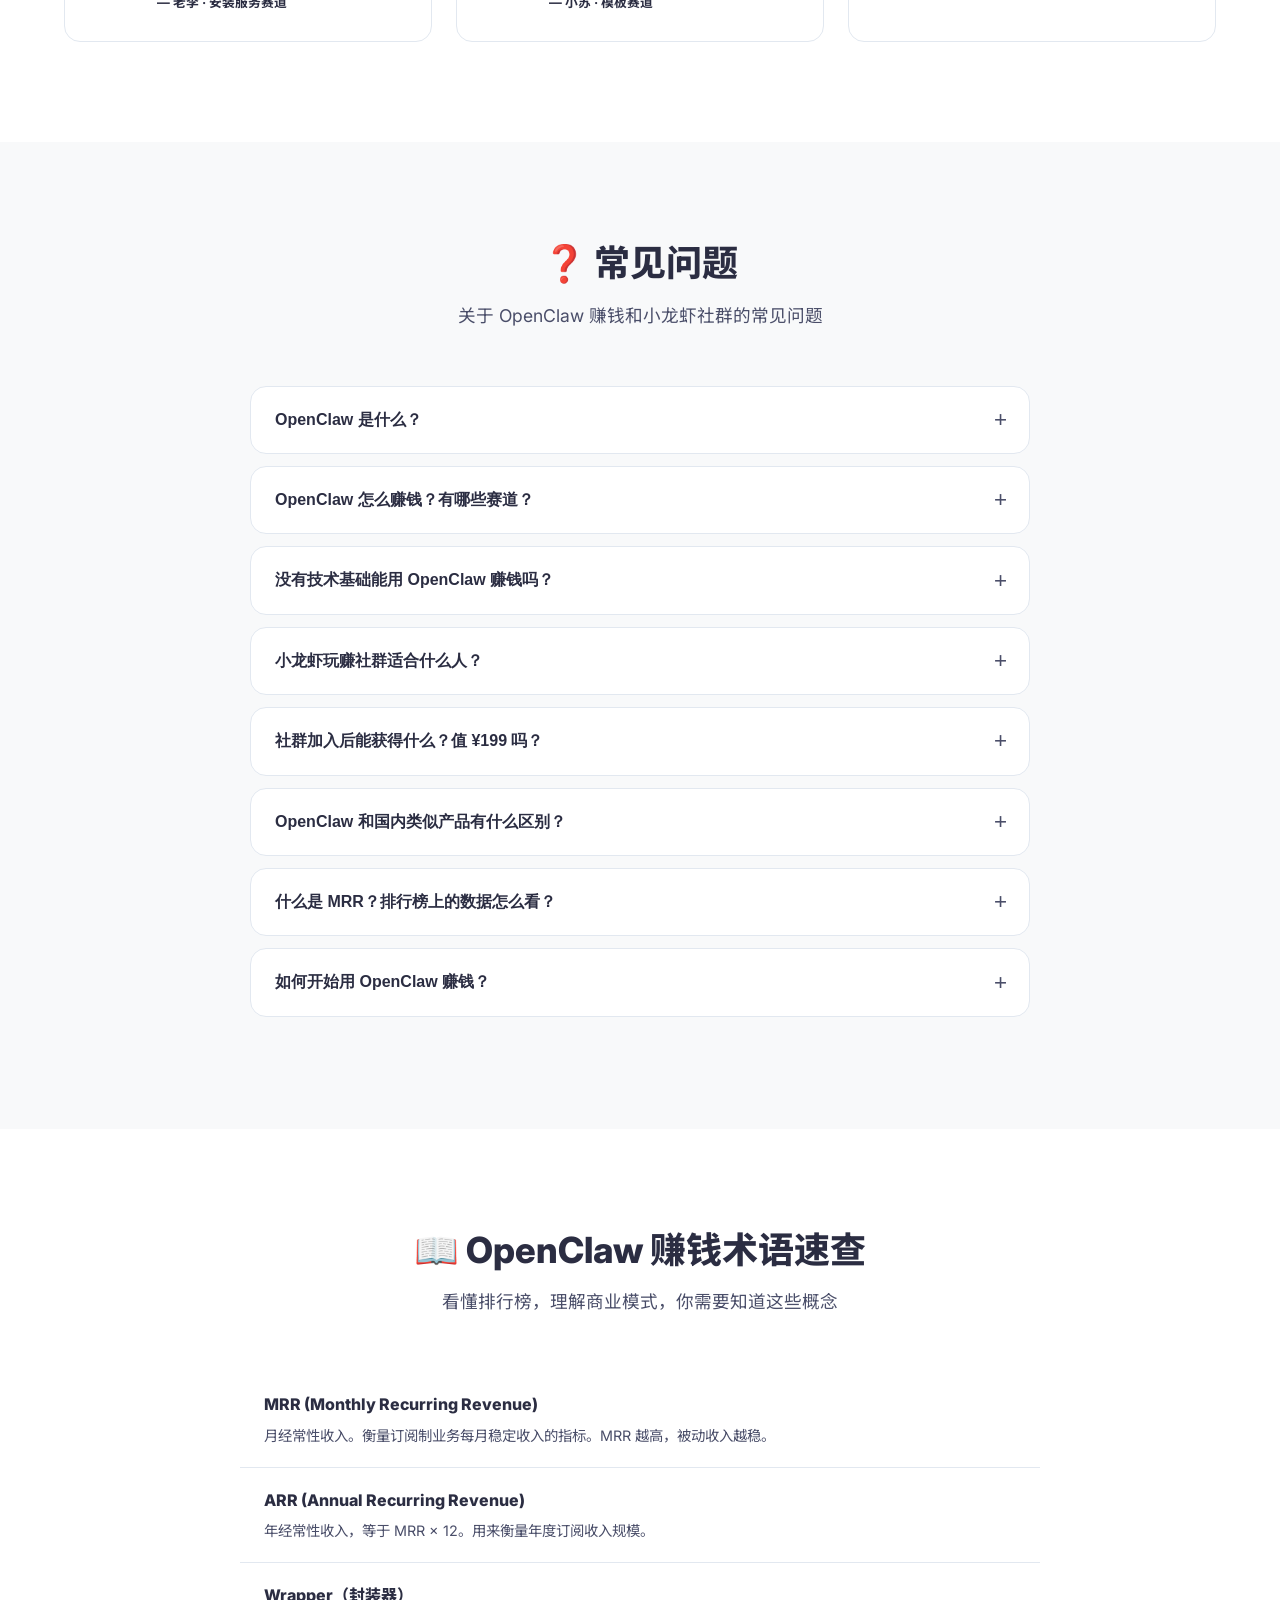
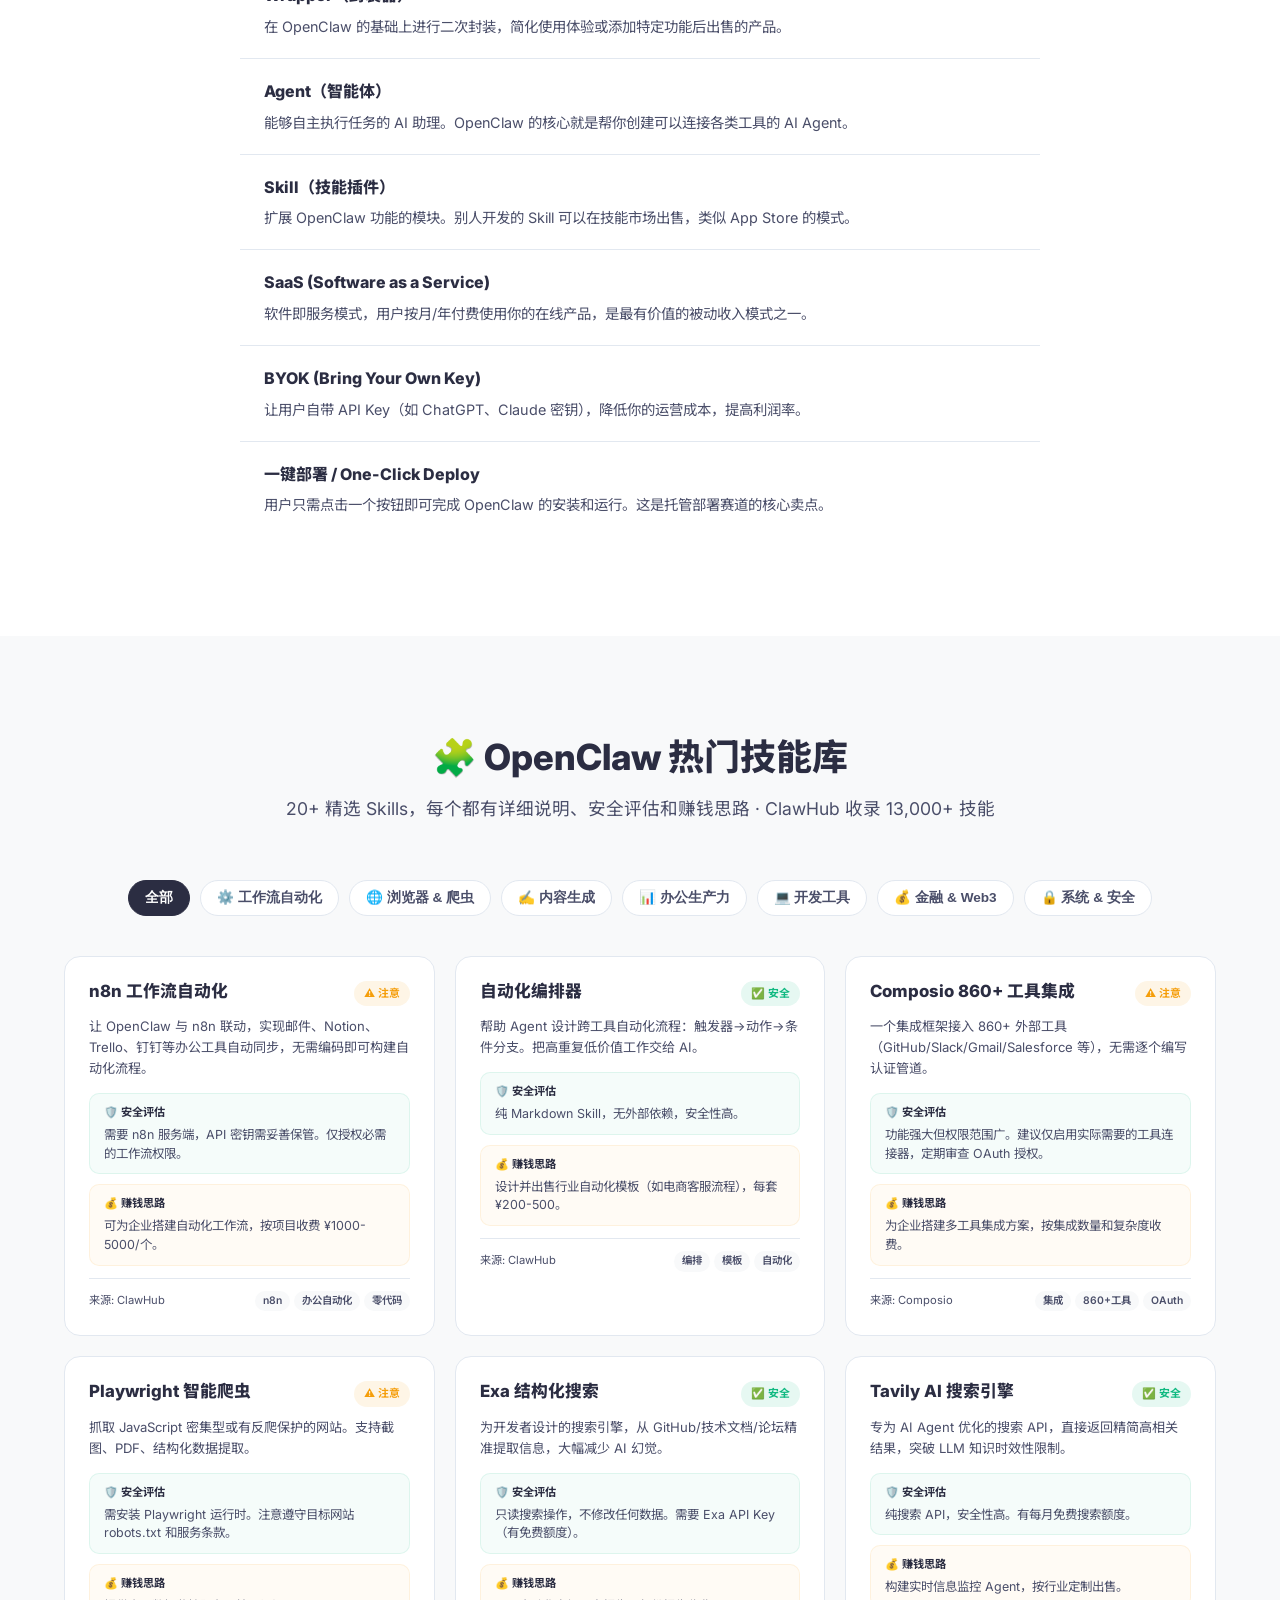
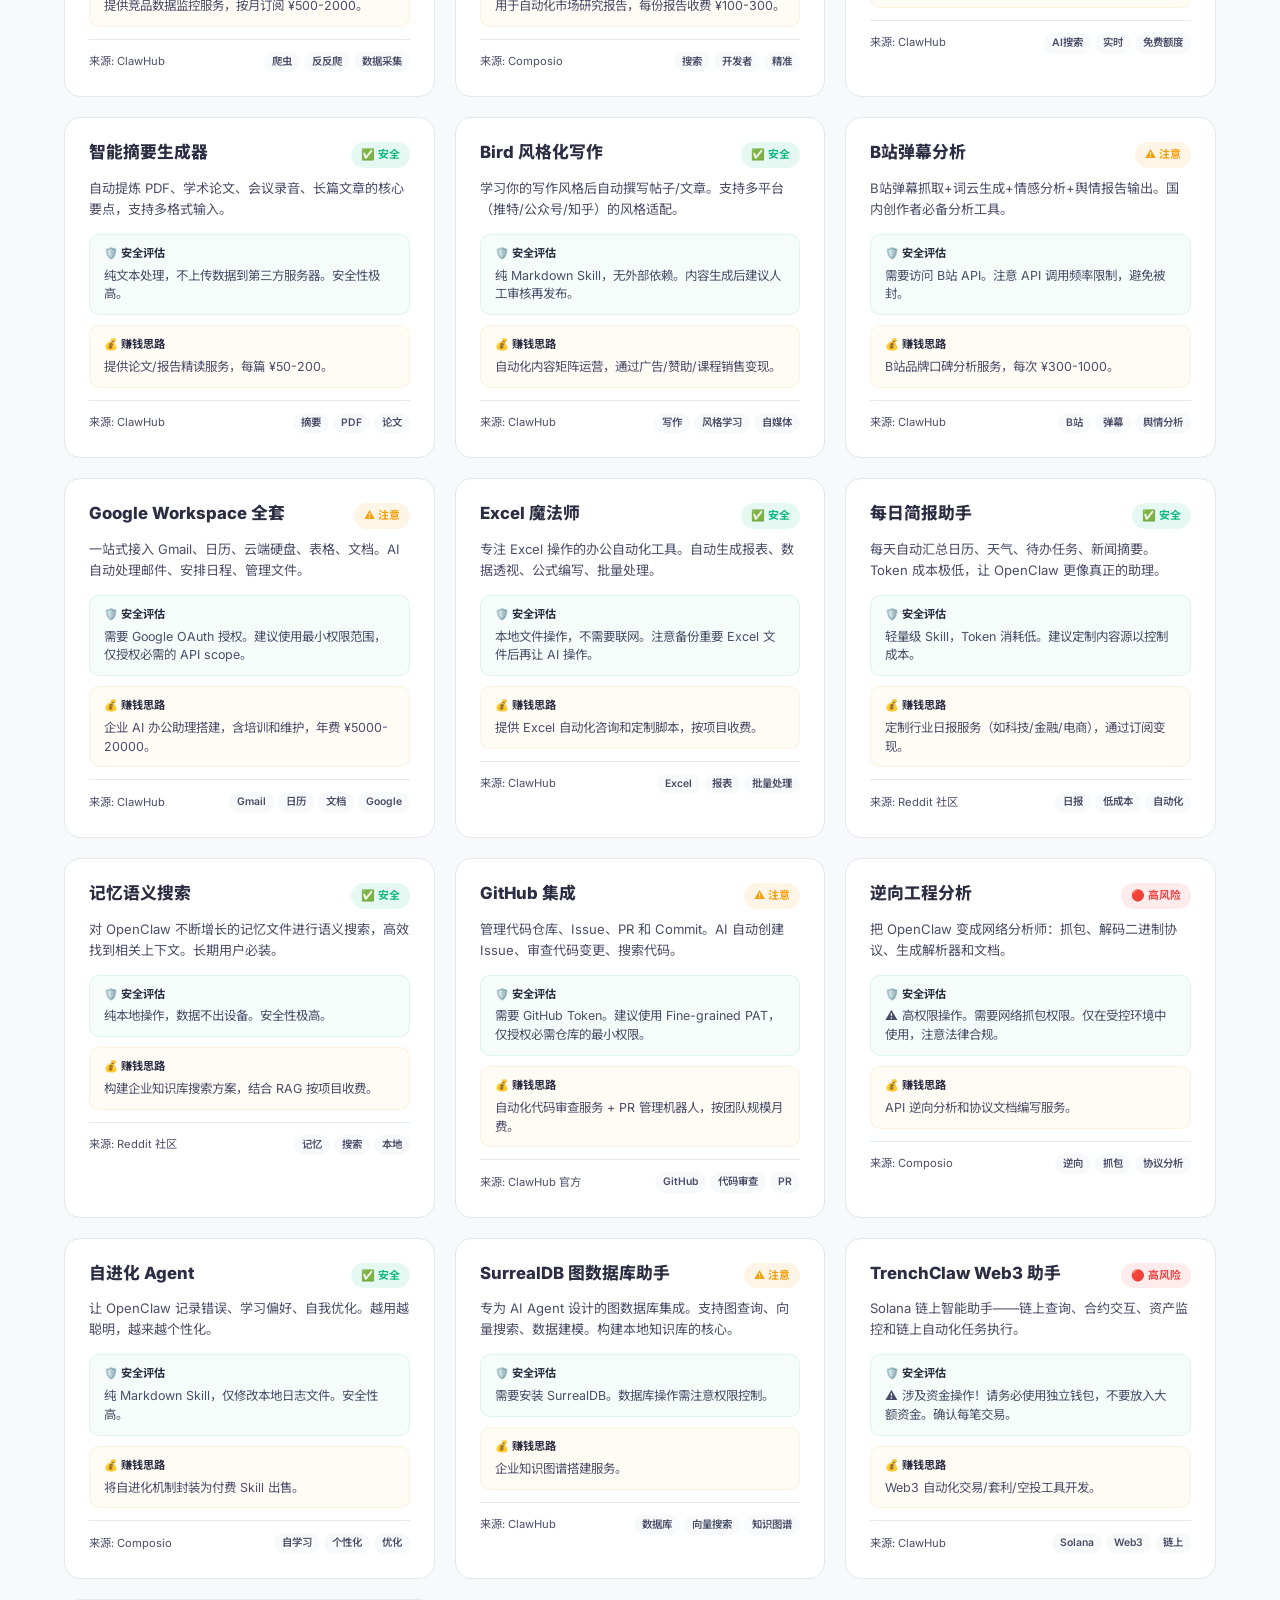
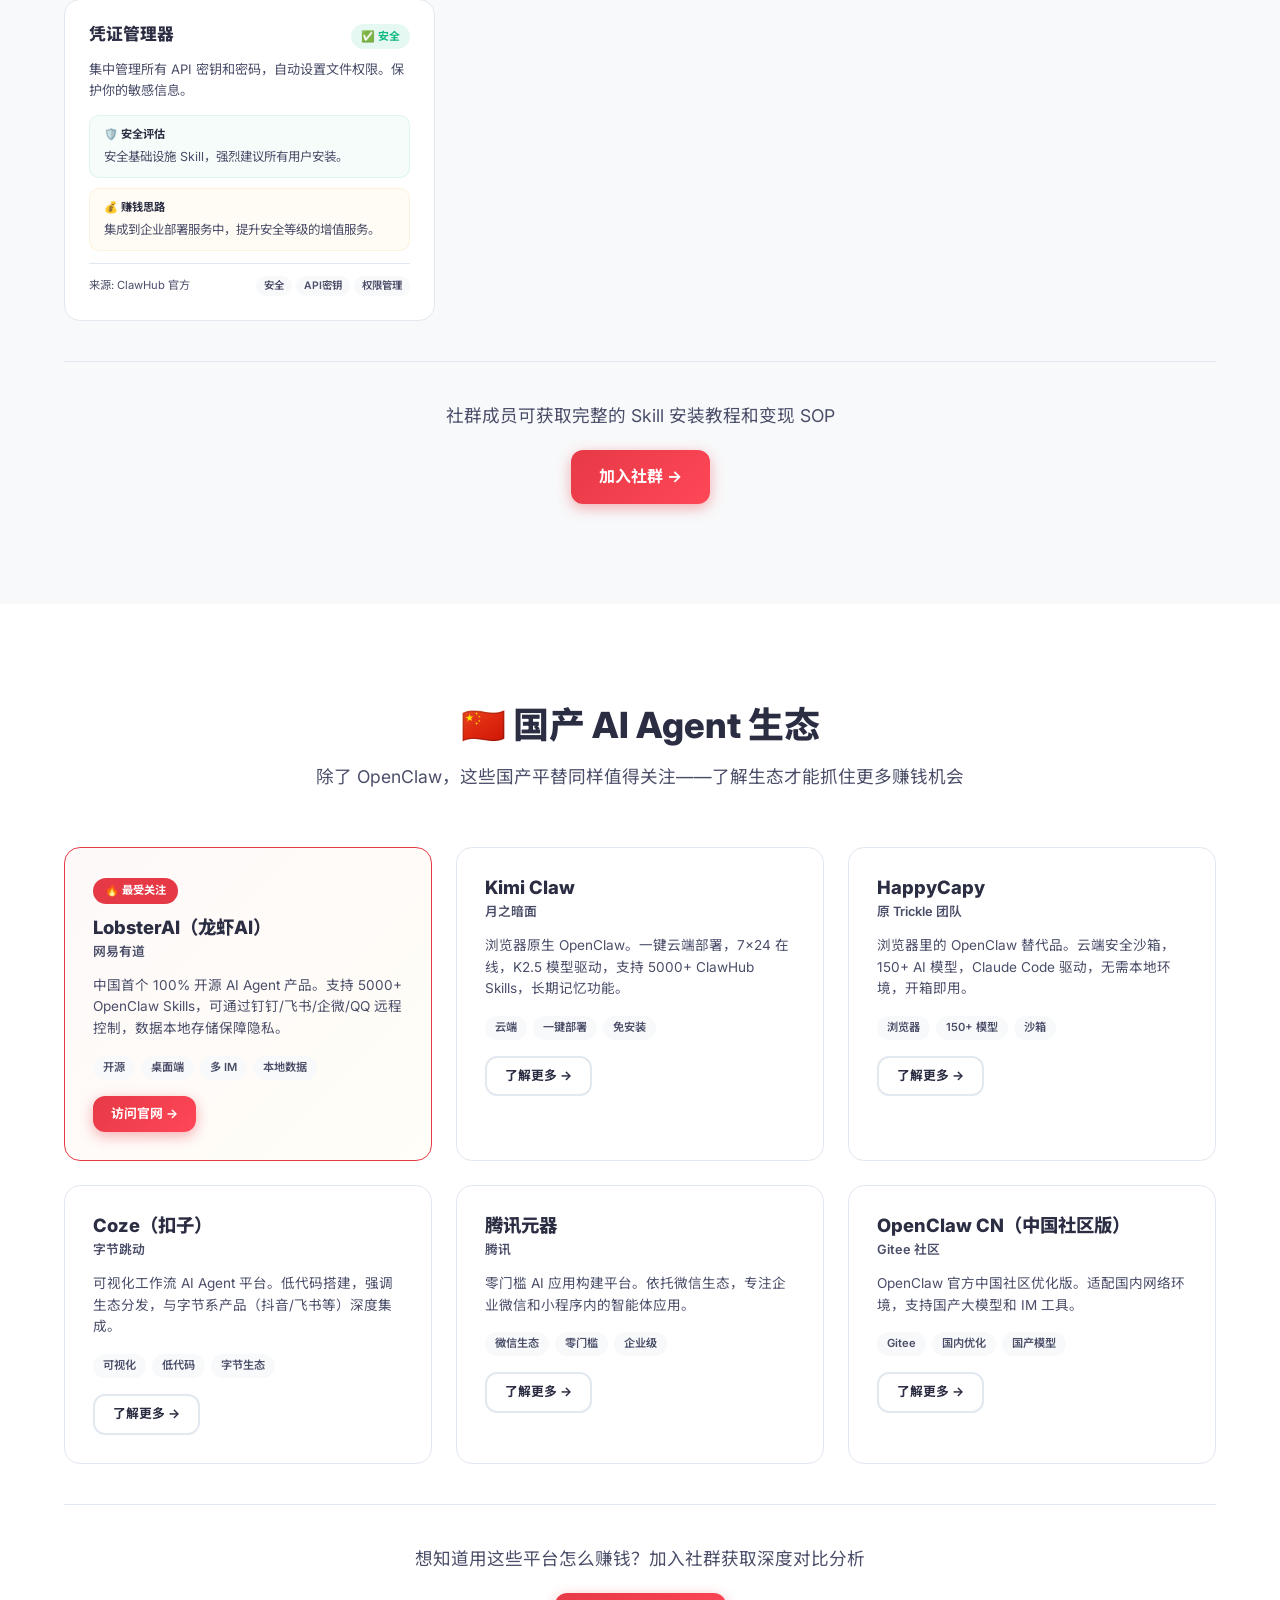
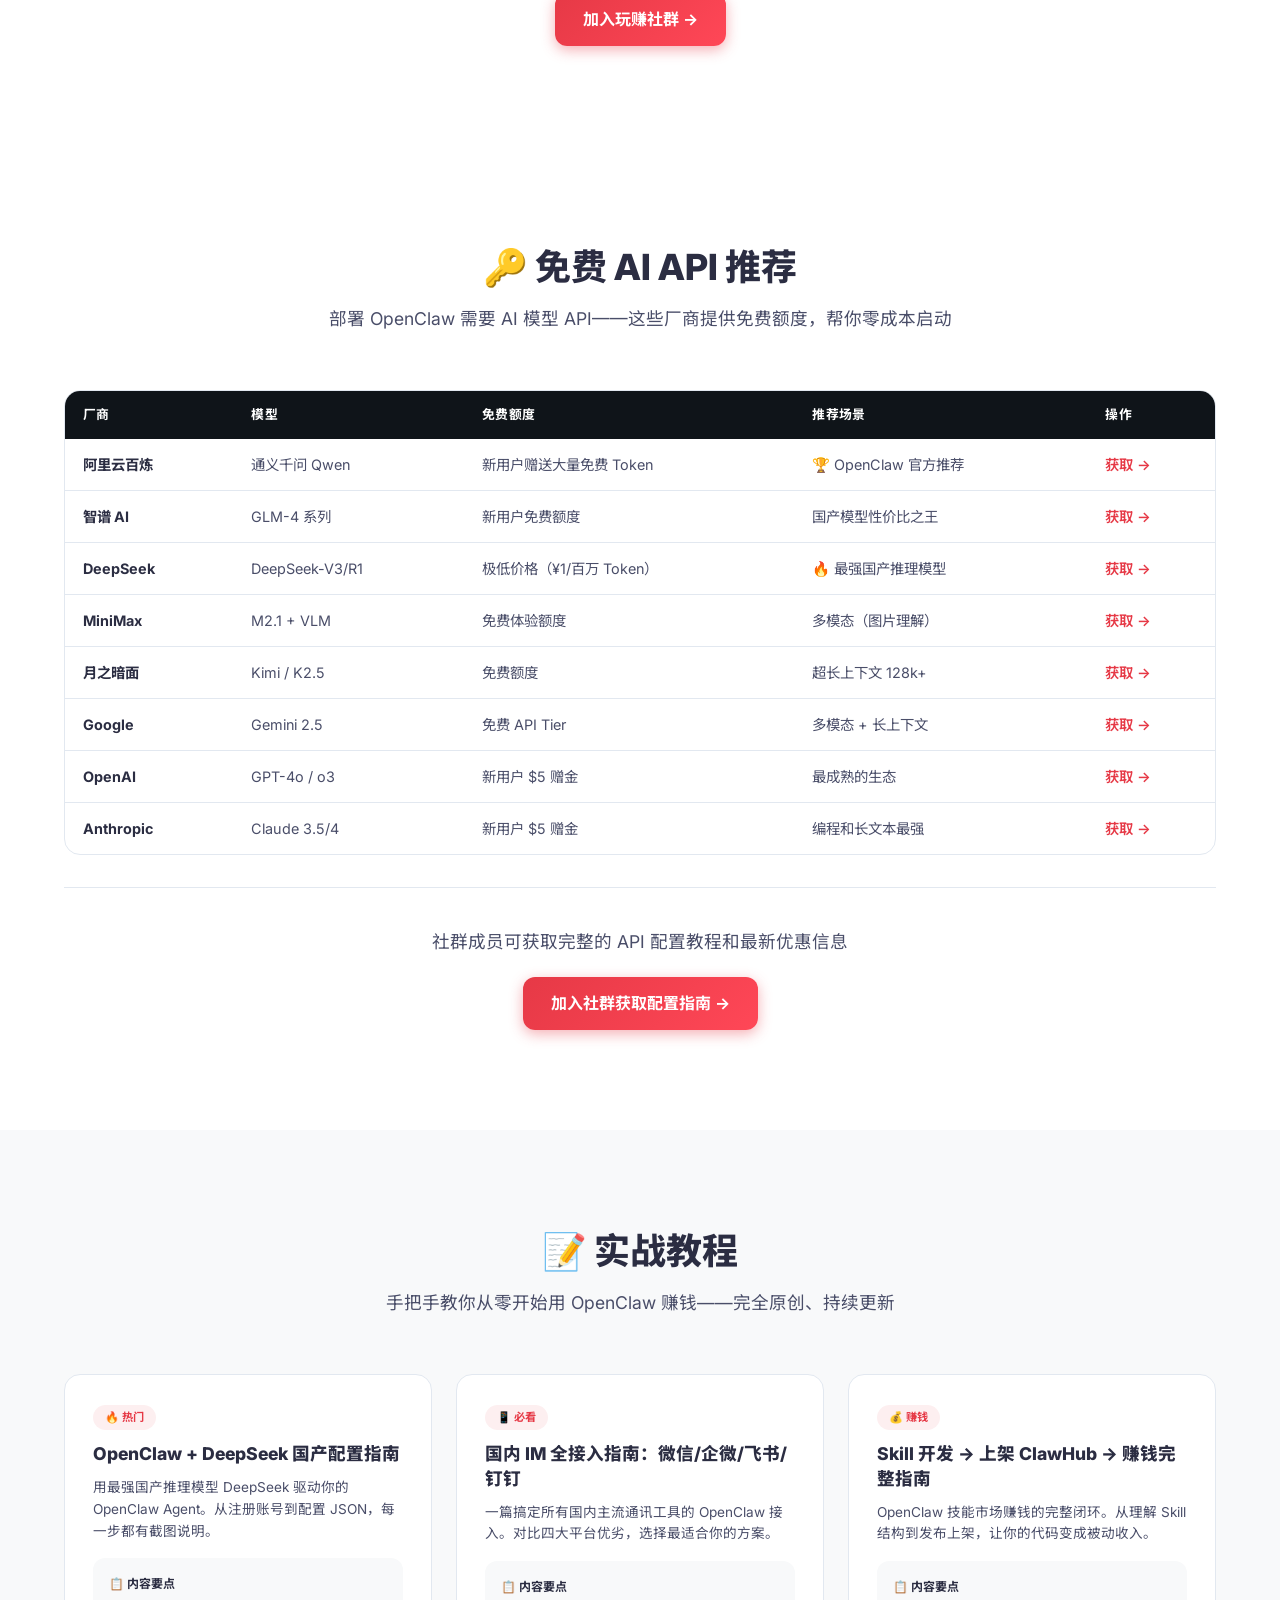
==== commit c2ffbb78: "Phase 2-3: SEO优化 + 国产AI Agent生态 + 免费API推荐 + 技能库 + 教程 + 品牌集成 - SEO: 扩展关键词, JSON-LD, OG image, favicon" ====
--- a/index.html
+++ b/index.html
@@ -4,25 +4,154 @@
 <head>
     <meta charset="UTF-8">
     <meta name="viewport" content="width=device-width, initial-scale=1.0">
-    <title>openclaw小龙虾 - 开源 AI 私人助理</title>
-    <meta name="description" content="OpenClaw 101是一个开源的OpenClaw资源聚合站，提供教程、社群和远程安装服务。域名：xiaolongxia.vip。">
+    <title>openclaw小龙虾 — 用 OpenClaw 赚钱的完整指南 | 玩赚平台</title>
+    <meta name="description" content="159个验证盈利项目，30天总收入$389k+。小龙虾玩赚平台手把手教你用OpenClaw开启被动收入，提供6大赚钱赛道拆解、实战社群和远程部署服务。">
+    <meta name="keywords"
+        content="openclaw赚钱,openclaw教程,openclaw怎么赚钱,AI赚钱,AI被动收入,AI副业,openclaw部署,openclaw社群,openclaw玩赚,小龙虾玩赚平台,国产AI Agent,LobsterAI,Kimi Claw,免费AI API,DeepSeek配置,openclaw安装,AI掘金,Skill开发赚钱,openclaw国产模型">
+    <meta name="author" content="openclaw小龙虾">
+    <meta name="robots" content="index, follow">
+    <link rel="canonical" href="https://xiaolongxia.vip/">
+    <link rel="icon" type="image/png" href="logo.png">
+    <meta property="og:image" content="https://xiaolongxia.vip/logo.png">
+
+    <!-- Open Graph / 微信分享 -->
+    <meta property="og:type" content="website">
+    <meta property="og:url" content="https://xiaolongxia.vip/">
+    <meta property="og:title" content="openclaw小龙虾 — 用 OpenClaw 赚钱的完整指南">
+    <meta property="og:description" content="159个验证盈利项目，30天总收入$389k+。6大赚钱赛道拆解，手把手教你用OpenClaw开启被动收入。">
+    <meta property="og:site_name" content="openclaw小龙虾">
+    <meta property="og:locale" content="zh_CN">
+
+    <!-- Twitter Card -->
+    <meta name="twitter:card" content="summary_large_image">
+    <meta name="twitter:title" content="openclaw小龙虾 — 用 OpenClaw 赚钱的完整指南">
+    <meta name="twitter:description" content="159个验证盈利项目，30天总收入$389k+。手把手教你用OpenClaw开启被动收入。">
+
+    <!-- JSON-LD Organization -->
+    <script type="application/ld+json">
+    {
+        "@context": "https://schema.org",
+        "@type": "Organization",
+        "name": "openclaw小龙虾",
+        "alternateName": "小龙虾玩赚平台",
+        "url": "https://xiaolongxia.vip",
+        "description": "中文领先的 OpenClaw 赚钱教育平台，提供6大赛道拆解、实战社群和远程部署服务。"
+    }
+    </script>
+
+    <!-- JSON-LD Product (社群) -->
+    <script type="application/ld+json">
+    {
+        "@context": "https://schema.org",
+        "@type": "Product",
+        "name": "OpenClaw 玩赚社群",
+        "description": "每周赚钱案例拆解、独家盈利数据周报、1v1赛道咨询、学员互助交流群。",
+        "brand": { "@type": "Brand", "name": "openclaw小龙虾" },
+        "offers": {
+            "@type": "Offer",
+            "price": "199",
+            "priceCurrency": "CNY",
+            "availability": "https://schema.org/InStock",
+            "priceValidUntil": "2026-12-31"
+        }
+    }
+    </script>
+
+    <!-- JSON-LD FAQ -->
+    <script type="application/ld+json">
+    {
+        "@context": "https://schema.org",
+        "@type": "FAQPage",
+        "mainEntity": [
+            {
+                "@type": "Question",
+                "name": "OpenClaw 是什么？",
+                "acceptedAnswer": {
+                    "@type": "Answer",
+                    "text": "OpenClaw 是一个开源的本地化 AI 智能体平台，用户无需编程即可创建和部署 AI 助理，并连接 Telegram、Discord、微信、飞书等工具。它是目前全球最受欢迎的开源 AI Agent 框架之一。"
+                }
+            },
+            {
+                "@type": "Question",
+                "name": "OpenClaw 怎么赚钱？",
+                "acceptedAnswer": {
+                    "@type": "Answer",
+                    "text": "根据 TrustMRR.com 的公开数据，目前有 159 个基于 OpenClaw 的项目在盈利，30天总收入超过 $389,000。主要赚钱方式包括6大赛道：托管部署服务、安装服务、模板/Wrapper 出售、培训教育、技能市场、以及基于 OpenClaw 的 SaaS 产品。"
+                }
+            },
+            {
+                "@type": "Question",
+                "name": "没有技术基础能用 OpenClaw 赚钱吗？",
+                "acceptedAnswer": {
+                    "@type": "Answer",
+                    "text": "完全可以。安装服务赛道和培训教育赛道对技术要求最低。例如 setupclaw 仅提供安装服务，月收入达 $43,000；Roofclaw 卖预装 OpenClaw 的硬件设备，累计收入 $1.8M。零基础用户可以从安装服务入手，边赚边学。"
+                }
+            },
+            {
+                "@type": "Question",
+                "name": "OpenClaw 有哪些赚钱赛道？",
+                "acceptedAnswer": {
+                    "@type": "Answer",
+                    "text": "共6大赛道：1) 托管部署——提供一键云端部署服务收月费；2) 安装服务——为客户远程或线下安装配置；3) 模板/Wrapper——开发封装工具出售；4) 培训教育——教别人使用 OpenClaw；5) 技能市场——开发和销售 AI 技能插件；6) SaaS 产品——基于 OpenClaw 构建独立产品。"
+                }
+            },
+            {
+                "@type": "Question",
+                "name": "小龙虾玩赚社群加入后能获得什么？",
+                "acceptedAnswer": {
+                    "@type": "Answer",
+                    "text": "社群权益包括：每周赚钱案例拆解直播、独家盈利数据周报（TrustMRR 深度分析）、入群即享1v1赛道选择咨询、学员互助交流群、新手启动资源包、优先参与内测项目、远程安装服务8折优惠。年费仅 ¥199，前100名加入后涨价。"
+                }
+            },
+            {
+                "@type": "Question",
+                "name": "OpenClaw 和国内类似产品有什么区别？",
+                "acceptedAnswer": {
+                    "@type": "Answer",
+                    "text": "OpenClaw 是完全开源、本地优先的方案，数据和模型留在你自己的设备上，隐私安全有保障。它拥有全球最活跃的开发者社区和超过 700 个技能插件。国内类似产品大多是闭源的云服务，灵活性和可扩展性不如 OpenClaw。"
+                }
+            },
+            {
+                "@type": "Question",
+                "name": "MRR 是什么意思？",
+                "acceptedAnswer": {
+                    "@type": "Answer",
+                    "text": "MRR 即 Monthly Recurring Revenue（月经常性收入），是衡量订阅制/SaaS 业务健康度的核心指标。例如 OpenClaw Pro 的 MRR 为 $57,000，意味着每个月都有 $57,000 的稳定订阅收入。MRR 越高，说明被动收入越稳定。"
+                }
+            },
+            {
+                "@type": "Question",
+                "name": "如何开始用 OpenClaw 赚钱？",
+                "acceptedAnswer": {
+                    "@type": "Answer",
+                    "text": "第一步：了解6大赛道，选择适合自己的方向；第二步：学习基础教程，完成 OpenClaw 的安装和配置；第三步：参考 TrustMRR 上的成功案例，确定商业模式；第四步：加入小龙虾玩赚社群，获取详细的启动 SOP 和持续的案例支持。"
+                }
+            }
+        ]
+    }
+    </script>
+
     <link rel="stylesheet" href="styles.css">
     <link
-        href="https://fonts.googleapis.com/css2?family=Inter:wght@400;600;800&family=Noto+Sans+SC:wght@400;700;900&display=swap"
+        href="https://fonts.googleapis.com/css2?family=Inter:wght@400;600;700;800;900&family=Noto+Sans+SC:wght@400;500;700;900&display=swap"
         rel="stylesheet">
 </head>
 
 <body>
+    <!-- ========== 导航栏 ========== -->
     <nav class="navbar">
         <div class="container nav-container">
-            <a href="#" class="logo">openclaw小龙虾</a>
+            <a href="#" class="logo"><img src="logo.png" alt="小龙虾" class="logo-img"> openclaw小龙虾</a>
             <ul class="nav-links">
-                <li><a href="#features">特性</a></li>
-                <li><a href="#tutorials">教程</a></li>
-                <li><a href="#services">远程服务</a></li>
-                <li><a href="#community">社群</a></li>
+                <li><a href="#profit-dashboard">赚钱数据</a></li>
+                <li><a href="#profit-cases">案例拆解</a></li>
+                <li><a href="#tracks">赛道指南</a></li>
+                <li><a href="#pricing">加入社群</a></li>
+                <li><a href="#alternatives">国产生态</a></li>
+                <li><a href="#guides">实战教程</a></li>
+                <li><a href="#tutorials">免费资源</a></li>
             </ul>
-            <div class="hamburger">
+            <div class="hamburger" id="hamburger">
                 <span></span>
                 <span></span>
                 <span></span>
@@ -30,93 +159,901 @@
         </div>
     </nav>
 
-    <header class="hero">
-        <div class="container hero-content">
-            <h1>你的极简<span class="highlight-red">AI私人助理</span></h1>
-            <p>从零开始，7天掌握最具潜力的全球热门开源 AI 平台。连接本地应用，彻底解放生产力。</p>
-            <div class="hero-actions">
-                <a href="#tutorials" class="btn btn-primary">开始学习教程</a>
-                <a href="#services" class="btn btn-secondary">需要代安装？</a>
-            </div>
+    <main>
+        <!-- ========== Hero ========== -->
+        <header class="hero">
+            <div class="container hero-content">
+                <div class="hero-badge">🔥 数据来自 <cite>TrustMRR.com</cite> 公开验证</div>
+                <h1>OpenClaw 全球创业者<br>30天赚了 <span class="highlight-money">$389,331</span></h1>
+                <p>159 个验证过的盈利项目，6 大赚钱赛道，手把手教你用 OpenClaw 开启被动收入。</p>
+                <div class="hero-actions">
+                    <a href="#profit-dashboard" class="btn btn-primary btn-large">查看赚钱数据 📊</a>
+                    <a href="#pricing" class="btn btn-gold btn-large">加入玩赚社群 ¥199/年</a>
+                </div>
+                <div class="hero-trust">
+                    <div class="trust-item">
+                        <span class="trust-number">159</span>
+                        <span class="trust-label">盈利项目</span>
+                    </div>
+                    <div class="trust-divider"></div>
+                    <div class="trust-item">
+                        <span class="trust-number">6</span>
+                        <span class="trust-label">赚钱赛道</span>
+                    </div>
+                    <div class="trust-divider"></div>
+                    <div class="trust-item">
+                        <span class="trust-number">$1.8M</span>
+                        <span class="trust-label">最高累计收入</span>
+                    </div>
+                </div>
+            </div>
+            <div class="hero-bg-glow hero-glow-1"></div>
+            <div class="hero-bg-glow hero-glow-2"></div>
+            <div class="hero-bg-glow hero-glow-3"></div>
+        </header>
+
+        <!-- ========== 实时赚钱数据看板 ========== -->
+        <section id="profit-dashboard" class="section bg-dark">
+            <div class="container">
+                <h2 class="section-title text-white">实时赚钱数据看板</h2>
+                <p class="section-subtitle" style="color: rgba(255,255,255,0.7);">OpenClaw 生态中真实验证的收入数据 · 数据来源 <cite
+                        style="font-style:normal;">TrustMRR.com</cite></p>
+                <div class="dashboard-grid">
+                    <div class="dashboard-card">
+                        <div class="dashboard-icon">💰</div>
+                        <div class="dashboard-value" data-target="389331" data-prefix="$" data-separator=",">$0</div>
+                        <div class="dashboard-label">30天生态总收入</div>
+                        <div class="dashboard-trend">↑ 持续增长中</div>
+                    </div>
+                    <div class="dashboard-card">
+                        <div class="dashboard-icon">🚀</div>
+                        <div class="dashboard-value" data-target="159">0</div>
+                        <div class="dashboard-label">已验证盈利项目</div>
+                        <div class="dashboard-trend">每周新增中</div>
+                    </div>
+                    <div class="dashboard-card">
+                        <div class="dashboard-icon">👑</div>
+                        <div class="dashboard-value" data-target="1800000" data-prefix="$" data-separator=",">$0</div>
+                        <div class="dashboard-label">单项目最高累计收入</div>
+                        <div class="dashboard-trend">Roofclaw · 安装服务</div>
+                    </div>
+                    <div class="dashboard-card">
+                        <div class="dashboard-icon">📈</div>
+                        <div class="dashboard-value" data-target="57000" data-prefix="$" data-separator=",">$0</div>
+                        <div class="dashboard-label">最高月经常性收入 (MRR)</div>
+                        <div class="dashboard-trend">OpenClaw Pro · 托管部署</div>
+                    </div>
+                </div>
+            </div>
+        </section>
+
+        <!-- ========== 为什么 OpenClaw 能赚钱 ========== -->
+        <section id="features" class="section">
+            <div class="container">
+                <h2 class="section-title">为什么 <span class="highlight-yellow">OpenClaw</span> 是最佳赚钱工具？</h2>
+                <p class="section-subtitle">一个开源项目，撑起了一个 $389k+/月的生态经济体</p>
+                <div class="grid features-grid">
+                    <div class="card feature-card">
+                        <div class="icon">🌍</div>
+                        <h3>全球刚需，市场巨大</h3>
+                        <p>每个人都需要AI助理，OpenClaw 是最火的开源方案。159个项目已经证明了市场空间。</p>
+                    </div>
+                    <div class="card feature-card">
+                        <div class="icon">🔓</div>
+                        <h3>开源免费，门槛极低</h3>
+                        <p>无需自研技术，基于开源项目二次封装即可变现。安装服务、模板出售、托管部署都能赚。</p>
+                    </div>
+                    <div class="card feature-card">
+                        <div class="icon">💎</div>
+                        <h3>多赛道可选，总有适合你的</h3>
+                        <p>不懂技术卖安装、会技术做SaaS、懂营销卖课程。6大赛道，总有一条适合你。</p>
+                    </div>
+                </div>
+            </div>
+        </section>
+
+        <!-- ========== TOP 盈利排行榜 ========== -->
+        <section id="profit-cases" class="section bg-light">
+            <div class="container">
+                <h2 class="section-title">🏆 TOP 盈利项目排行榜</h2>
+                <p class="section-subtitle">他们用 OpenClaw 赚到了真金白银 — 你也可以</p>
+
+                <div class="track-filter-container" id="track-filter-container">
+                    <!-- 动态生成赛道筛选按钮 -->
+                </div>
+
+                <div class="profit-grid" id="profit-grid">
+                    <!-- 动态生成排行榜卡片 -->
+                </div>
+
+                <div class="section-cta">
+                    <p class="cta-text">想知道这些项目背后的详细运营方法？</p>
+                    <a href="#pricing" class="btn btn-primary">加入社群获取深度拆解 →</a>
+                </div>
+            </div>
+        </section>
+
+        <!-- ========== 6大赚钱赛道 ========== -->
+        <section id="tracks" class="section">
+            <div class="container">
+                <h2 class="section-title">🗺️ 6大赚钱赛道</h2>
+                <p class="section-subtitle">不管你是什么背景，都能找到适合自己的赛道</p>
+                <div class="grid tracks-grid" id="tracks-grid">
+                    <!-- 动态生成赛道卡片 -->
+                </div>
+            </div>
+        </section>
+
+        <!-- ========== 收入计算器 ========== -->
+        <section id="calculator" class="section bg-light">
+            <div class="container">
+                <h2 class="section-title">📊 你能赚多少？</h2>
+                <p class="section-subtitle">根据你的情况，看看推荐赛道和预估收入</p>
+
+                <div class="calculator-box">
+                    <div class="calc-form">
+                        <div class="calc-field">
+                            <label>每周可投入时间</label>
+                            <div class="calc-options" data-name="time">
+                                <button class="calc-opt" data-value="5">5小时以内</button>
+                                <button class="calc-opt" data-value="15">5-20小时</button>
+                                <button class="calc-opt" data-value="40">全职投入</button>
+                            </div>
+                        </div>
+                        <div class="calc-field">
+                            <label>技术水平</label>
+                            <div class="calc-options" data-name="skill">
+                                <button class="calc-opt" data-value="beginner">零基础</button>
+                                <button class="calc-opt" data-value="intermediate">会基本操作</button>
+                                <button class="calc-opt" data-value="advanced">技术达人</button>
+                            </div>
+                        </div>
+                        <div class="calc-field">
+                            <label>更偏好哪种收入方式</label>
+                            <div class="calc-options" data-name="preference">
+                                <button class="calc-opt" data-value="service">一单一单赚</button>
+                                <button class="calc-opt" data-value="recurring">被动收入</button>
+                                <button class="calc-opt" data-value="both">都可以</button>
+                            </div>
+                        </div>
+                    </div>
+                    <div class="calc-result" id="calc-result" style="display:none;">
+                        <div class="calc-result-header">
+                            <span class="calc-result-emoji">🎯</span>
+                            <h3>推荐赛道</h3>
+                        </div>
+                        <div class="calc-result-track" id="calc-track"></div>
+                        <div class="calc-result-income">
+                            <span class="calc-income-label">预估月收入区间</span>
+                            <span class="calc-income-value" id="calc-income"></span>
+                        </div>
+                        <div class="calc-result-ref" id="calc-ref"></div>
+                        <a href="#pricing" class="btn btn-primary" style="margin-top:24px;">获取详细启动指南 →</a>
+                    </div>
+                </div>
+            </div>
+        </section>
+
+        <!-- ========== 付费社群（转化优化版） ========== -->
+        <section id="pricing" class="section bg-dark">
+            <div class="container">
+                <h2 class="section-title text-white">🎓 加入玩赚社群</h2>
+                <p class="section-subtitle" style="color:rgba(255,255,255,0.7);">和已经赚到钱的人一起学，少走 3 个月弯路</p>
+
+                <!-- 痛点对比表 -->
+                <div class="compare-table">
+                    <div class="compare-col compare-without">
+                        <div class="compare-header">😰 自己摸索</div>
+                        <ul>
+                            <li>❌ 花 3-6 个月自学踩坑</li>
+                            <li>❌ 不知道选哪个赛道</li>
+                            <li>❌ 错过行业趋势和新机会</li>
+                            <li>❌ 遇到问题无人指导</li>
+                            <li>❌ 没有同行交流和资源</li>
+                        </ul>
+                    </div>
+                    <div class="compare-col compare-with">
+                        <div class="compare-header">🚀 加入社群</div>
+                        <ul>
+                            <li>✅ 2 周内接到第一单</li>
+                            <li>✅ 入群即享 1v1 赛道咨询</li>
+                            <li>✅ 每周独家数据周报</li>
+                            <li>✅ 实战社群随时答疑</li>
+                            <li>✅ 同行人脉 + 合作机会</li>
+                        </ul>
+                    </div>
+                </div>
+
+                <div class="pricing-grid">
+                    <!-- 社群卡片 -->
+                    <div class="pricing-card pricing-featured pricing-dark">
+                        <div class="pricing-badge">🔥 前100名特惠价</div>
+                        <h3>玩赚社群</h3>
+                        <div class="pricing-price">
+                            <span class="price-currency">¥</span>
+                            <span class="price-amount">199</span>
+                            <span class="price-period">/年</span>
+                        </div>
+                        <div class="pricing-original">满100人涨至 ¥399/年</div>
+
+
+                        <!-- 权益网格 -->
+                        <div class="benefit-grid">
+                            <div class="benefit-item">
+                                <div class="benefit-icon">📺</div>
+                                <div class="benefit-text">
+                                    <strong>每周案例直播</strong>
+                                    <span>拆解真实盈利项目</span>
+                                </div>
+                            </div>
+                            <div class="benefit-item">
+                                <div class="benefit-icon">📊</div>
+                                <div class="benefit-text">
+                                    <strong>独家数据周报</strong>
+                                    <span>TrustMRR 深度分析</span>
+                                </div>
+                            </div>
+                            <div class="benefit-item">
+                                <div class="benefit-icon">🎯</div>
+                                <div class="benefit-text">
+                                    <strong>1v1 赛道咨询</strong>
+                                    <span>入群即享，精准定位</span>
+                                </div>
+                            </div>
+                            <div class="benefit-item">
+                                <div class="benefit-icon">💬</div>
+                                <div class="benefit-text">
+                                    <strong>学员互助群</strong>
+                                    <span>随时答疑 + 合作</span>
+                                </div>
+                            </div>
+                            <div class="benefit-item">
+                                <div class="benefit-icon">📦</div>
+                                <div class="benefit-text">
+                                    <strong>启动资源包</strong>
+                                    <span>模板 + SOP + 工具集</span>
+                                </div>
+                            </div>
+                            <div class="benefit-item">
+                                <div class="benefit-icon">🏷️</div>
+                                <div class="benefit-text">
+                                    <strong>安装服务8折</strong>
+                                    <span>专属会员优惠</span>
+                                </div>
+                            </div>
+                        </div>
+
+                        <a href="#contact" class="btn btn-gold btn-large btn-full">立刻锁定特惠名额 →</a>
+                        <p class="pricing-note" style="color:rgba(255,255,255,0.5);">扫码添加客服微信，备注「玩赚」</p>
+                    </div>
+
+                    <!-- 课程卡片 - 待发售 -->
+                    <div class="pricing-card pricing-coming-soon pricing-dark">
+                        <div class="pricing-badge pricing-badge-gray">🔜 即将发售</div>
+                        <h3>系统课程</h3>
+                        <div class="pricing-price">
+                            <span class="price-currency">¥</span>
+                            <span class="price-amount">???</span>
+                        </div>
+                        <div class="pricing-original" style="color:rgba(255,255,255,0.4);">定价公布中...</div>
+                        <ul class="pricing-features" style="color:rgba(255,255,255,0.7);">
+                            <li>📚 6大赛道完整方法论</li>
+                            <li>📋 从0到1实操SOP</li>
+                            <li>💻 真实盈利项目源码</li>
+                            <li>🔄 永久课程更新</li>
+                            <li>🎁 含社群全部权益</li>
+                            <li>🏆 结业认证</li>
+                            <li>🤝 内推合作机会</li>
+                        </ul>
+                        <a href="#contact" class="btn btn-secondary btn-large btn-full btn-disabled"
+                            style="border-color:rgba(255,255,255,0.2);color:rgba(255,255,255,0.4);">敬请期待</a>
+                        <p class="pricing-note" style="color:rgba(255,255,255,0.4);">社群成员可第一时间获取发售通知</p>
+                    </div>
+                </div>
+            </div>
+        </section>
+
+        <!-- ========== 学员成果墙 ========== -->
+        <section id="testimonials" class="section">
+            <div class="container">
+                <h2 class="section-title">💬 学员成果</h2>
+                <p class="section-subtitle">来自社群成员的真实反馈</p>
+                <div class="testimonials-grid">
+                    <div class="testimonial-card">
+                        <div class="testimonial-avatar">L</div>
+                        <div class="testimonial-content">
+                            <div class="testimonial-stars">⭐⭐⭐⭐⭐</div>
+                            <p>"加入社群第 2 周就接到了第一单安装服务，赚回了 3 倍会费。群里的案例拆解真的很实在。"</p>
+                            <div class="testimonial-author">— 老李 · 安装服务赛道</div>
+                        </div>
+                    </div>
+                    <div class="testimonial-card">
+                        <div class="testimonial-avatar">S</div>
+                        <div class="testimonial-content">
+                            <div class="testimonial-stars">⭐⭐⭐⭐⭐</div>
+                            <p>"零基础小白，跟着赛道指南做了一个 Wrapper 模板，上架一个月卖了 ¥3000+。"</p>
+                            <div class="testimonial-author">— 小苏 · 模板赛道</div>
+                        </div>
+                    </div>
+                    <div class="testimonial-card">
+                        <div class="testimonial-avatar">W</div>
+                        <div class="testimonial-content">
+                            <div class="testimonial-stars">⭐⭐⭐⭐⭐</div>
+                            <p>"每周的数据周报是我最期待的内容，能看到全球最新的赚钱趋势和新机会。"</p>
+                            <div class="testimonial-author">— 王哥 · 托管部署赛道</div>
+                        </div>
+                    </div>
+                </div>
+            </div>
+        </section>
+
+        <!-- ========== FAQ 问答区 ========== -->
+        <section id="faq" class="section bg-light">
+            <div class="container">
+                <h2 class="section-title">❓ 常见问题</h2>
+                <p class="section-subtitle">关于 OpenClaw 赚钱和小龙虾社群的常见问题</p>
+
+                <div class="faq-container" id="faq-container">
+                    <article class="faq-item" itemscope itemprop="mainEntity" itemtype="https://schema.org/Question">
+                        <button class="faq-question" itemprop="name">OpenClaw 是什么？</button>
+                        <div class="faq-answer" itemscope itemprop="acceptedAnswer"
+                            itemtype="https://schema.org/Answer">
+                            <div itemprop="text">
+                                <p>OpenClaw 是一个<strong>开源的本地化 AI 智能体平台</strong>，用户无需编程即可创建和部署 AI 助理，并连接
+                                    Telegram、Discord、微信、飞书等工具。它是目前全球最受欢迎的开源 AI Agent 框架之一，在 GitHub 上拥有超过 140,000 颗 Star。
+                                </p>
+                            </div>
+                        </div>
+                    </article>
+                    <article class="faq-item" itemscope itemprop="mainEntity" itemtype="https://schema.org/Question">
+                        <button class="faq-question" itemprop="name">OpenClaw 怎么赚钱？有哪些赛道？</button>
+                        <div class="faq-answer" itemscope itemprop="acceptedAnswer"
+                            itemtype="https://schema.org/Answer">
+                            <div itemprop="text">
+                                <p>根据 <cite>TrustMRR.com</cite> 的公开数据，159 个 OpenClaw 项目30天总收入超过
+                                    <strong>$389,000</strong>。主要分为6大赛道：
+                                </p>
+                                <ul>
+                                    <li><strong>托管部署</strong> — 提供一键云端部署服务，按月收费（如 OpenClaw Pro，MRR $57k）</li>
+                                    <li><strong>安装服务</strong> — 为客户远程或线下安装（如 setupclaw，月入 $43k）</li>
+                                    <li><strong>模板/Wrapper</strong> — 开发封装工具出售（如 OpenClaw Kit，累计 $42k）</li>
+                                    <li><strong>培训教育</strong> — 教别人用 OpenClaw 赚钱（如 AI MONEY GROUP，累计 $288k）</li>
+                                    <li><strong>技能市场</strong> — 开发/销售 AI 技能插件（如 Claw Mart，月入 $85k）</li>
+                                    <li><strong>SaaS 产品</strong> — 基于 OpenClaw 构建独立产品（如 Quick Claw，MRR $5.8k）</li>
+                                </ul>
+                            </div>
+                        </div>
+                    </article>
+                    <article class="faq-item" itemscope itemprop="mainEntity" itemtype="https://schema.org/Question">
+                        <button class="faq-question" itemprop="name">没有技术基础能用 OpenClaw 赚钱吗？</button>
+                        <div class="faq-answer" itemscope itemprop="acceptedAnswer"
+                            itemtype="https://schema.org/Answer">
+                            <div itemprop="text">
+                                <p><strong>完全可以。</strong>安装服务赛道和培训教育赛道对技术要求最低。例如 setupclaw 仅提供安装服务，月收入达 $43,000；Roofclaw
+                                    卖预装 OpenClaw 的硬件设备，累计收入 <strong>$1.8M</strong>。零基础用户可以从安装服务入手，学习操作后逐步进阶到其他赛道。</p>
+                            </div>
+                        </div>
+                    </article>
+                    <article class="faq-item" itemscope itemprop="mainEntity" itemtype="https://schema.org/Question">
+                        <button class="faq-question" itemprop="name">小龙虾玩赚社群适合什么人？</button>
+                        <div class="faq-answer" itemscope itemprop="acceptedAnswer"
+                            itemtype="https://schema.org/Answer">
+                            <div itemprop="text">
+                                <p>适合所有想通过 OpenClaw 赚钱的人，尤其是：</p>
+                                <ul>
+                                    <li>想做 AI 副业但不知道从哪开始的人</li>
+                                    <li>已经在做 OpenClaw 相关业务，想扩大收入的人</li>
+                                    <li>对 AI 行业感兴趣，想找到具体变现方式的人</li>
+                                    <li>不懂技术，希望有人带领入门的零基础用户</li>
+                                </ul>
+                            </div>
+                        </div>
+                    </article>
+                    <article class="faq-item" itemscope itemprop="mainEntity" itemtype="https://schema.org/Question">
+                        <button class="faq-question" itemprop="name">社群加入后能获得什么？值 ¥199 吗？</button>
+                        <div class="faq-answer" itemscope itemprop="acceptedAnswer"
+                            itemtype="https://schema.org/Answer">
+                            <div itemprop="text">
+                                <p>社群权益包括：每周赚钱案例拆解直播、独家盈利数据周报、入群即享1v1赛道咨询、学员互助交流群、新手启动资源包、远程安装服务8折。</p>
+                                <p>仅远程安装服务8折优惠一项，单次就能省回大部分会费。更关键的是，你能获得经过验证的赚钱方法和同行人脉——这比自己摸索3-6个月的时间成本低得多。</p>
+                            </div>
+                        </div>
+                    </article>
+                    <article class="faq-item" itemscope itemprop="mainEntity" itemtype="https://schema.org/Question">
+                        <button class="faq-question" itemprop="name">OpenClaw 和国内类似产品有什么区别？</button>
+                        <div class="faq-answer" itemscope itemprop="acceptedAnswer"
+                            itemtype="https://schema.org/Answer">
+                            <div itemprop="text">
+                                <p>OpenClaw 是<strong>完全开源、本地优先</strong>的方案，数据和模型留在你自己的设备上，隐私安全有保障。它拥有全球最活跃的开发者社区和超过 700
+                                    个技能插件。国内类似产品大多是闭源的云服务，灵活性和可扩展性不如 OpenClaw。对于想要赚钱的创业者来说，开源意味着你可以自由修改、封装和商业化。</p>
+                            </div>
+                        </div>
+                    </article>
+                    <article class="faq-item" itemscope itemprop="mainEntity" itemtype="https://schema.org/Question">
+                        <button class="faq-question" itemprop="name">什么是 MRR？排行榜上的数据怎么看？</button>
+                        <div class="faq-answer" itemscope itemprop="acceptedAnswer"
+                            itemtype="https://schema.org/Answer">
+                            <div itemprop="text">
+                                <p><strong>MRR</strong>（Monthly Recurring Revenue）即月经常性收入，是订阅制业务的核心指标。MRR
+                                    越高，说明被动收入越稳定。排行榜中「30天收入」是近一个月的总收入（可能包含一次性收入），而 MRR 只计算持续订阅的收入。例如 OpenClaw Pro 的 MRR
+                                    为 $57,000，代表每月稳定有 $57k 的订阅收入。</p>
+                            </div>
+                        </div>
+                    </article>
+                    <article class="faq-item" itemscope itemprop="mainEntity" itemtype="https://schema.org/Question">
+                        <button class="faq-question" itemprop="name">如何开始用 OpenClaw 赚钱？</button>
+                        <div class="faq-answer" itemscope itemprop="acceptedAnswer"
+                            itemtype="https://schema.org/Answer">
+                            <div itemprop="text">
+                                <p>四步走：</p>
+                                <ol>
+                                    <li><strong>了解赛道</strong> — 浏览本站的6大赛道介绍和排行榜，找到适合你的方向</li>
+                                    <li><strong>学习基础</strong> — 利用本站免费资源完成 OpenClaw 的安装和配置</li>
+                                    <li><strong>参考案例</strong> — 研究 TrustMRR 上的成功项目，确定你的商业模式</li>
+                                    <li><strong>加入社群</strong> — 获取详细的启动 SOP、持续的案例拆解和同行支持</li>
+                                </ol>
+                            </div>
+                        </div>
+                    </article>
+                </div>
+            </div>
+        </section>
+
+        <!-- ========== 术语表 / 知识库 ========== -->
+        <section id="glossary" class="section">
+            <div class="container">
+                <h2 class="section-title">📖 OpenClaw 赚钱术语速查</h2>
+                <p class="section-subtitle">看懂排行榜，理解商业模式，你需要知道这些概念</p>
+                <div class="glossary-grid">
+                    <dl class="glossary-list">
+                        <div class="glossary-item">
+                            <dt>MRR (Monthly Recurring Revenue)</dt>
+                            <dd>月经常性收入。衡量订阅制业务每月稳定收入的指标。MRR 越高，被动收入越稳。</dd>
+                        </div>
+                        <div class="glossary-item">
+                            <dt>ARR (Annual Recurring Revenue)</dt>
+                            <dd>年经常性收入，等于 MRR × 12。用来衡量年度订阅收入规模。</dd>
+                        </div>
+                        <div class="glossary-item">
+                            <dt>Wrapper（封装器）</dt>
+                            <dd>在 OpenClaw 的基础上进行二次封装，简化使用体验或添加特定功能后出售的产品。</dd>
+                        </div>
+                        <div class="glossary-item">
+                            <dt>Agent（智能体）</dt>
+                            <dd>能够自主执行任务的 AI 助理。OpenClaw 的核心就是帮你创建可以连接各类工具的 AI Agent。</dd>
+                        </div>
+                        <div class="glossary-item">
+                            <dt>Skill（技能插件）</dt>
+                            <dd>扩展 OpenClaw 功能的模块。别人开发的 Skill 可以在技能市场出售，类似 App Store 的模式。</dd>
+                        </div>
+                        <div class="glossary-item">
+                            <dt>SaaS (Software as a Service)</dt>
+                            <dd>软件即服务模式，用户按月/年付费使用你的在线产品，是最有价值的被动收入模式之一。</dd>
+                        </div>
+                        <div class="glossary-item">
+                            <dt>BYOK (Bring Your Own Key)</dt>
+                            <dd>让用户自带 API Key（如 ChatGPT、Claude 密钥），降低你的运营成本，提高利润率。</dd>
+                        </div>
+                        <div class="glossary-item">
+                            <dt>一键部署 / One-Click Deploy</dt>
+                            <dd>用户只需点击一个按钮即可完成 OpenClaw 的安装和运行。这是托管部署赛道的核心卖点。</dd>
+                        </div>
+                    </dl>
+                </div>
+            </div>
+        </section>
+
+        <!-- ========== OpenClaw 技能库 ========== -->
+        <section id="skills" class="section bg-light">
+            <div class="container">
+                <h2 class="section-title">🧩 OpenClaw 热门技能库</h2>
+                <p class="section-subtitle">20+ 精选 Skills，每个都有详细说明、安全评估和赚钱思路 · ClawHub 收录 13,000+ 技能</p>
+
+                <div class="filter-container" id="skill-filter-container">
+                    <!-- 动态生成分类按钮 -->
+                </div>
+
+                <div class="skill-grid" id="skill-grid">
+                    <!-- 动态生成技能卡片 -->
+                </div>
+
+                <div class="section-cta" style="margin-top:40px;">
+                    <p class="cta-text">社群成员可获取完整的 Skill 安装教程和变现 SOP</p>
+                    <a href="#pricing" class="btn btn-primary">加入社群 →</a>
+                </div>
+            </div>
+        </section>
+
+        <!-- ========== 国产 AI Agent 生态 ========== -->
+        <section id="alternatives" class="section">
+            <div class="container">
+                <h2 class="section-title">🇨🇳 国产 AI Agent 生态</h2>
+                <p class="section-subtitle">除了 OpenClaw，这些国产平替同样值得关注——了解生态才能抓住更多赚钱机会</p>
+
+                <div class="alt-grid">
+                    <div class="alt-card alt-featured">
+                        <div class="alt-badge">🔥 最受关注</div>
+                        <h3>LobsterAI（龙虾AI）</h3>
+                        <div class="alt-maker">网易有道</div>
+                        <p>中国首个 100% 开源 AI Agent 产品。支持 5000+ OpenClaw Skills，可通过钉钉/飞书/企微/QQ 远程控制，数据本地存储保障隐私。</p>
+                        <div class="alt-tags">
+                            <span>开源</span><span>桌面端</span><span>多 IM</span><span>本地数据</span>
+                        </div>
+                        <a href="https://lobster.youdao.com" target="_blank" class="btn btn-primary btn-small">访问官网
+                            →</a>
+                    </div>
+                    <div class="alt-card">
+                        <h3>Kimi Claw</h3>
+                        <div class="alt-maker">月之暗面</div>
+                        <p>浏览器原生 OpenClaw。一键云端部署，7×24 在线，K2.5 模型驱动，支持 5000+ ClawHub Skills，长期记忆功能。</p>
+                        <div class="alt-tags">
+                            <span>云端</span><span>一键部署</span><span>免安装</span>
+                        </div>
+                        <a href="https://kimi.com/claw" target="_blank" class="btn btn-secondary btn-small">了解更多 →</a>
+                    </div>
+                    <div class="alt-card">
+                        <h3>HappyCapy</h3>
+                        <div class="alt-maker">原 Trickle 团队</div>
+                        <p>浏览器里的 OpenClaw 替代品。云端安全沙箱，150+ AI 模型，Claude Code 驱动，无需本地环境，开箱即用。</p>
+                        <div class="alt-tags">
+                            <span>浏览器</span><span>150+ 模型</span><span>沙箱</span>
+                        </div>
+                        <a href="https://happycapy.com" target="_blank" class="btn btn-secondary btn-small">了解更多 →</a>
+                    </div>
+                    <div class="alt-card">
+                        <h3>Coze（扣子）</h3>
+                        <div class="alt-maker">字节跳动</div>
+                        <p>可视化工作流 AI Agent 平台。低代码搭建，强调生态分发，与字节系产品（抖音/飞书等）深度集成。</p>
+                        <div class="alt-tags">
+                            <span>可视化</span><span>低代码</span><span>字节生态</span>
+                        </div>
+                        <a href="https://www.coze.cn" target="_blank" class="btn btn-secondary btn-small">了解更多 →</a>
+                    </div>
+                    <div class="alt-card">
+                        <h3>腾讯元器</h3>
+                        <div class="alt-maker">腾讯</div>
+                        <p>零门槛 AI 应用构建平台。依托微信生态，专注企业微信和小程序内的智能体应用。</p>
+                        <div class="alt-tags">
+                            <span>微信生态</span><span>零门槛</span><span>企业级</span>
+                        </div>
+                        <a href="https://yuanqi.tencent.com" target="_blank" class="btn btn-secondary btn-small">了解更多
+                            →</a>
+                    </div>
+                    <div class="alt-card">
+                        <h3>OpenClaw CN（中国社区版）</h3>
+                        <div class="alt-maker">Gitee 社区</div>
+                        <p>OpenClaw 官方中国社区优化版。适配国内网络环境，支持国产大模型和 IM 工具。</p>
+                        <div class="alt-tags">
+                            <span>Gitee</span><span>国内优化</span><span>国产模型</span>
+                        </div>
+                        <a href="https://gitee.com/openclaw-cn" target="_blank" class="btn btn-secondary btn-small">了解更多
+                            →</a>
+                    </div>
+                </div>
+
+                <div class="section-cta" style="margin-top:40px;">
+                    <p class="cta-text">想知道用这些平台怎么赚钱？加入社群获取深度对比分析</p>
+                    <a href="#pricing" class="btn btn-primary">加入玩赚社群 →</a>
+                </div>
+            </div>
+        </section>
+
+        <!-- ========== 免费 AI API 推荐 ========== -->
+        <section id="free-api" class="section">
+            <div class="container">
+                <h2 class="section-title">🔑 免费 AI API 推荐</h2>
+                <p class="section-subtitle">部署 OpenClaw 需要 AI 模型 API——这些厂商提供免费额度，帮你零成本启动</p>
+
+                <div class="api-table-wrapper">
+                    <table class="api-table">
+                        <thead>
+                            <tr>
+                                <th>厂商</th>
+                                <th>模型</th>
+                                <th>免费额度</th>
+                                <th>推荐场景</th>
+                                <th>操作</th>
+                            </tr>
+                        </thead>
+                        <tbody>
+                            <tr>
+                                <td><strong>阿里云百炼</strong></td>
+                                <td>通义千问 Qwen</td>
+                                <td>新用户赠送大量免费 Token</td>
+                                <td>🏆 OpenClaw 官方推荐</td>
+                                <td><a href="https://bailian.console.aliyun.com/" target="_blank">获取 →</a></td>
+                            </tr>
+                            <tr>
+                                <td><strong>智谱 AI</strong></td>
+                                <td>GLM-4 系列</td>
+                                <td>新用户免费额度</td>
+                                <td>国产模型性价比之王</td>
+                                <td><a href="https://open.bigmodel.cn/" target="_blank">获取 →</a></td>
+                            </tr>
+                            <tr>
+                                <td><strong>DeepSeek</strong></td>
+                                <td>DeepSeek-V3/R1</td>
+                                <td>极低价格（¥1/百万 Token）</td>
+                                <td>🔥 最强国产推理模型</td>
+                                <td><a href="https://platform.deepseek.com/" target="_blank">获取 →</a></td>
+                            </tr>
+                            <tr>
+                                <td><strong>MiniMax</strong></td>
+                                <td>M2.1 + VLM</td>
+                                <td>免费体验额度</td>
+                                <td>多模态（图片理解）</td>
+                                <td><a href="https://platform.minimax.io/" target="_blank">获取 →</a></td>
+                            </tr>
+                            <tr>
+                                <td><strong>月之暗面</strong></td>
+                                <td>Kimi / K2.5</td>
+                                <td>免费额度</td>
+                                <td>超长上下文 128k+</td>
+                                <td><a href="https://platform.moonshot.cn/" target="_blank">获取 →</a></td>
+                            </tr>
+                            <tr>
+                                <td><strong>Google</strong></td>
+                                <td>Gemini 2.5</td>
+                                <td>免费 API Tier</td>
+                                <td>多模态 + 长上下文</td>
+                                <td><a href="https://ai.google.dev/" target="_blank">获取 →</a></td>
+                            </tr>
+                            <tr>
+                                <td><strong>OpenAI</strong></td>
+                                <td>GPT-4o / o3</td>
+                                <td>新用户 $5 赠金</td>
+                                <td>最成熟的生态</td>
+                                <td><a href="https://platform.openai.com/" target="_blank">获取 →</a></td>
+                            </tr>
+                            <tr>
+                                <td><strong>Anthropic</strong></td>
+                                <td>Claude 3.5/4</td>
+                                <td>新用户 $5 赠金</td>
+                                <td>编程和长文本最强</td>
+                                <td><a href="https://console.anthropic.com/" target="_blank">获取 →</a></td>
+                            </tr>
+                        </tbody>
+                    </table>
+                </div>
+
+                <div class="section-cta" style="margin-top:32px;">
+                    <p class="cta-text">社群成员可获取完整的 API 配置教程和最新优惠信息</p>
+                    <a href="#pricing" class="btn btn-primary">加入社群获取配置指南 →</a>
+                </div>
+            </div>
+        </section>
+
+        <!-- ========== 原创教程区 ========== -->
+        <section id="guides" class="section bg-light">
+            <div class="container">
+                <h2 class="section-title">📝 实战教程</h2>
+                <p class="section-subtitle">手把手教你从零开始用 OpenClaw 赚钱——完全原创、持续更新</p>
+
+                <div class="guide-grid">
+                    <article class="guide-card">
+                        <div class="guide-tag">🔥 热门</div>
+                        <h3>OpenClaw + DeepSeek 国产配置指南</h3>
+                        <p>用最强国产推理模型 DeepSeek 驱动你的 OpenClaw Agent。从注册账号到配置 JSON，每一步都有截图说明。</p>
+                        <div class="guide-steps">
+                            <span>📋 内容要点</span>
+                            <ul>
+                                <li>注册 DeepSeek 开放平台，获取 API Key</li>
+                                <li>在 OpenClaw 配置文件中设置 DeepSeek 模型</li>
+                                <li>JSON 配置示例（可直接复制）</li>
+                                <li>常见报错排查和解决方案</li>
+                                <li>DeepSeek-V3 vs DeepSeek-R1 模型选择建议</li>
+                            </ul>
+                        </div>
+                        <div class="guide-meta"><span>⏱ 预计 15 分钟</span><span>🎯 零基础友好</span></div>
+                    </article>
+
+                    <article class="guide-card">
+                        <div class="guide-tag">📱 必看</div>
+                        <h3>国内 IM 全接入指南：微信/企微/飞书/钉钉</h3>
+                        <p>一篇搞定所有国内主流通讯工具的 OpenClaw 接入。对比四大平台优劣，选择最适合你的方案。</p>
+                        <div class="guide-steps">
+                            <span>📋 内容要点</span>
+                            <ul>
+                                <li>飞书 Bot 接入全流程（最推荐）</li>
+                                <li>钉钉机器人配置步骤</li>
+                                <li>企业微信 AppFlow 接入</li>
+                                <li>微信个人号方案（第三方工具）</li>
+                                <li>四平台功能对比表 + 推荐选择</li>
+                            </ul>
+                        </div>
+                        <div class="guide-meta"><span>⏱ 预计 30 分钟</span><span>🎯 按需选择</span></div>
+                    </article>
+
+                    <article class="guide-card">
+                        <div class="guide-tag">💰 赚钱</div>
+                        <h3>Skill 开发 → 上架 ClawHub → 赚钱完整指南</h3>
+                        <p>OpenClaw 技能市场赚钱的完整闭环。从理解 Skill 结构到发布上架，让你的代码变成被动收入。</p>
+                        <div class="guide-steps">
+                            <span>📋 内容要点</span>
+                            <ul>
+                                <li>理解 SKILL.md 结构和 YAML 前置数据</li>
+                                <li>你的第一个 Skill：从创建到本地测试</li>
+                                <li>进阶：调用外部 API 的 Skill 开发</li>
+                                <li>使用 clawhub CLI 发布到技能市场</li>
+                                <li>Skill 定价策略和推广方法</li>
+                            </ul>
+                        </div>
+                        <div class="guide-meta"><span>⏱ 预计 45 分钟</span><span>🎯 需要基础编程</span></div>
+                    </article>
+
+                    <article class="guide-card">
+                        <div class="guide-tag">🛡️ 安全</div>
+                        <h3>OpenClaw 安全避坑指南</h3>
+                        <p>341 个恶意 ClawHub 技能事件敲响警钟。保护你的数据和 API Key，安全使用 OpenClaw 的必读指南。</p>
+                        <div class="guide-steps">
+                            <span>📋 内容要点</span>
+                            <ul>
+                                <li>ClawHavoc 供应链攻击事件详解</li>
+                                <li>如何识别和避免恶意 Skills</li>
+                                <li>API Key 安全管理最佳实践</li>
+                                <li>Docker 沙箱安全配置</li>
+                                <li>权限最小化原则和白名单机制</li>
+                            </ul>
+                        </div>
+                        <div class="guide-meta"><span>⏱ 预计 20 分钟</span><span>🎯 所有用户必读</span></div>
+                    </article>
+
+                    <article class="guide-card">
+                        <div class="guide-tag">🆓 省钱</div>
+                        <h3>免费 AI API 完全指南：零成本运行 OpenClaw</h3>
+                        <p>25+ 家 AI API 厂商对比，帮你找到最省钱甚至免费的模型方案，大幅降低 OpenClaw 运行成本。</p>
+                        <div class="guide-steps">
+                            <span>📋 内容要点</span>
+                            <ul>
+                                <li>国产模型免费额度对比（百炼/智谱/DeepSeek/MiniMax）</li>
+                                <li>海外模型免费 Tier（Gemini/OpenAI/Anthropic）</li>
+                                <li>各模型在 OpenClaw 中的配置方法</li>
+                                <li>按场景选模型：日常对话 vs 编程 vs 长文本</li>
+                                <li>Token 费用计算器和省钱技巧</li>
+                            </ul>
+                        </div>
+                        <div class="guide-meta"><span>⏱ 预计 15 分钟</span><span>🎯 零成本启动</span></div>
+                    </article>
+                </div>
+
+                <div class="section-cta" style="margin-top:40px;">
+                    <p class="cta-text">教程持续更新中，加入社群第一时间获取新教程通知</p>
+                    <a href="#pricing" class="btn btn-primary">加入社群 →</a>
+                </div>
+            </div>
+        </section>
+
+        <!-- ========== 免费资源大厅 ========== -->
+        <section id="tutorials" class="section">
+            <div class="container">
+                <h2 class="section-title">📚 免费资源大厅</h2>
+                <p class="section-subtitle">全网优质 OpenClaw 教程与资源，精心挑选 · 收录 55+ 篇</p>
+
+                <div class="filter-container" id="filter-container">
+                    <!-- 动态生成分类按钮 -->
+                </div>
+
+                <div class="grid resources-grid" id="resource-grid">
+                    <!-- 动态生成资源卡片 -->
+                </div>
+            </div>
+        </section>
+
+        <!-- ========== 远程安装服务 ========== -->
+        <section id="services" class="section bg-red text-white">
+            <div class="container">
+                <h2 class="section-title text-white text-center">🔧 专业服务</h2>
+                <p class="section-subtitle text-white text-center" style="opacity:0.85;">不想折腾？我们帮你搞定一切</p>
+                <div class="service-grid">
+                    <div class="service-card">
+                        <div class="service-icon">🖥️</div>
+                        <h3>远程安装服务</h3>
+                        <p>1对1 极速远程安装 OpenClaw，含环境配置、模型接入、IM 对接。不成功全额退款。</p>
+                        <div class="service-price">¥299 <span>社群成员 ¥199</span></div>
+                    </div>
+                    <div class="service-card">
+                        <div class="service-icon">🤖</div>
+                        <h3>赛道规划咨询</h3>
+                        <p>基于你的技术水平和资源，1v1 帮你选择最适合的赚钱赛道，制定启动 SOP。</p>
+                        <div class="service-price">社群专享 <span>加入即送</span></div>
+                    </div>
+                    <div class="service-card">
+                        <div class="service-icon">🚀</div>
+                        <h3>定制 Skill 开发</h3>
+                        <p>按需开发 OpenClaw 技能插件，可上架 ClawHub 市场帮你赚取被动收入。</p>
+                        <div class="service-price">按需报价 <span>社群成员 8 折</span></div>
+                    </div>
+                </div>
+                <div class="text-center" style="margin-top:40px;">
+                    <a href="#contact" class="btn btn-yellow btn-large">立刻预约服务 →</a>
+                </div>
+            </div>
+        </section>
+
+        <!-- ========== 联系/社群入口 ========== -->
+        <section id="contact" class="section">
+            <div class="container">
+                <div class="community-box">
+                    <div class="community-info">
+                        <h3>立刻行动，开启你的 AI 赚钱之旅 🦞</h3>
+                        <p>扫码添加客服微信，备注「玩赚」即可获取入群方式和专属福利。<br>也欢迎加入我们的 <strong>知识星球「AI掘金研究所」</strong>，获取更深度的 AI 赚钱内容。</p>
+                        <div class="contact-placeholder">
+                            <div class="qr-placeholder">
+                                <span>微信二维码</span>
+                                <span class="qr-sub">（客服微信）</span>
+                            </div>
+                        </div>
+                        <div class="social-links">
+                            <a href="#" class="social-btn">加入玩赚社群 ¥199/年</a>
+                            <a href="#guides" class="social-btn outline">查看实战教程</a>
+                        </div>
+                    </div>
+                </div>
+            </div>
+        </section>
+    </main>
+
+    <!-- ========== 浮动底部 CTA 栏 ========== -->
+    <div class="floating-cta" id="floating-cta">
+        <div class="container floating-cta-inner">
+            <div class="floating-cta-text">
+                <span class="floating-cta-price">¥199/年</span>
+                <span class="floating-cta-label">前100名特惠价 · 满100人涨价</span>
+            </div>
+            <a href="#pricing" class="btn btn-gold">立刻加入社群 →</a>
         </div>
-    </header>
-
-    <section id="features" class="section">
-        <div class="container">
-            <h2 class="section-title">为什么必须拥有 <span class="highlight-yellow">OpenClaw</span>？</h2>
-            <div class="grid features-grid">
-                <div class="card feature-card">
-                    <div class="icon">💻</div>
-                    <h3>本地运行，守护隐私</h3>
-                    <p>模型与数据完全留在你的本地设备上。连接你的本地文件、以及类似微信、Discord等即时通讯工具，安全无忧！</p>
-                </div>
-                <div class="card feature-card">
-                    <div class="icon">⚡️</div>
-                    <h3>超强任务自动化</h3>
-                    <p>不仅能陪你“聊天”，还能真正帮你“做事”。一键处理邮件、整理表格、甚至执行系统命令。</p>
-                </div>
-                <div class="card feature-card">
-                    <div class="icon">🛠️</div>
-                    <h3>海量扩展插件</h3>
-                    <p>内置上百种 AgentSkills，即使是小白也能直接套用。对于极客，还能轻松编写专属于你工作流的插件。</p>
-                </div>
-            </div>
-        </div>
-    </section>
-
-    <section id="tutorials" class="section bg-light">
-        <div class="container">
-            <h2 class="section-title">资源大厅：全网优质内容聚合</h2>
-            <p class="section-subtitle">基于 140k+ Stars 项目 <a href="https://github.com/mengjian-github/openclaw101"
-                    target="_blank" class="highlight-yellow" style="text-decoration:none">openclaw101</a> 精心挑选</p>
-
-            <div class="filter-container" id="filter-container">
-                <!-- 动态生成分类按钮 -->
-            </div>
-
-            <div class="grid resources-grid" id="resource-grid">
-                <!-- 动态生成资源卡片 -->
-            </div>
-        </div>
-    </section>
-
-    <section id="services" class="section bg-red text-white">
-        <div class="container text-center">
-            <h2 class="section-title text-white">遇到困难？选择远程安装服务</h2>
-            <p class="service-desc">
-                繁琐的环境配置，搞不定的路径报错？缺乏编程基础？<br>
-                我们的专业团队为您提供 1对1 的极速远程排障安装服务，即刻拥有自己的专属 AI 助理。
-            </p>
-            <a href="#contact" class="btn btn-yellow btn-large">立刻预约远程支持</a>
-        </div>
-    </section>
-
-    <section id="community" class="section">
-        <div class="container">
-            <h2 class="section-title">加入 <span class="highlight-red">社群</span></h2>
-            <div class="community-box">
-                <div class="community-info">
-                    <h3>获取一手前沿资源与动态</h3>
-                    <p>与数千位 AI 探索者一起交流经验，发现更多 OpenClaw 的新奇玩法。</p>
-                    <div class="social-links">
-                        <a href="#" class="social-btn">加入微信讨论群</a>
-                        <a href="https://github.com/mengjian-github/openclaw101" target="_blank"
-                            class="social-btn outline">访问 GitHub101</a>
-                    </div>
-                </div>
-            </div>
-        </div>
-    </section>
-
+    </div>
+
+    <!-- ========== Footer ========== -->
     <footer class="footer">
         <div class="container">
+            <div class="footer-grid">
+                <div class="footer-col">
+                    <div class="footer-brand">
+                        <img src="logo.png" alt="小龙虾" class="footer-logo">
+                        <span>openclaw小龙虾</span>
+                    </div>
+                    <p class="footer-desc">中文领先的 AI 赚钱教育平台。<br>用数据说话，用实战验证。</p>
+                </div>
+                <div class="footer-col">
+                    <h4>站内导航</h4>
+                    <ul>
+                        <li><a href="#profit-dashboard">赚钱数据</a></li>
+                        <li><a href="#tracks">赛道指南</a></li>
+                        <li><a href="#alternatives">国产生态</a></li>
+                        <li><a href="#free-api">免费 API</a></li>
+                        <li><a href="#guides">实战教程</a></li>
+                        <li><a href="#tutorials">免费资源</a></li>
+                    </ul>
+                </div>
+                <div class="footer-col">
+                    <h4>相关平台</h4>
+                    <ul>
+                        <li><a href="https://docs.openclaw.ai" target="_blank">OpenClaw 官方文档</a></li>
+                        <li><a href="https://clawhub.com" target="_blank">ClawHub 技能市场</a></li>
+                        <li><a href="https://trustmrr.com/special-category/openclaw" target="_blank">TrustMRR 数据</a>
+                        </li>
+                        <li><a href="#" target="_blank">知识星球：AI掘金研究所</a></li>
+                    </ul>
+                </div>
+                <div class="footer-col">
+                    <h4>联系我们</h4>
+                    <ul>
+                        <li>域名：xiaolongxia.vip</li>
+                        <li>微信：扫码联系客服</li>
+                        <li><a href="#pricing">加入社群 ¥199/年</a></li>
+                    </ul>
+                </div>
+            </div>
             <div class="footer-bottom">
-                <p>&copy; 2026 openclaw小龙虾 (xiaolongxia.vip). 专注于 OpenClaw 生态的中文聚合站.</p>
+                <p>&copy; 2026 openclaw小龙虾 (xiaolongxia.vip) · AI 玩赚平台 · 用数据说话的赚钱教育社区</p>
             </div>
         </div>
     </footer>
 
+    <script src="skills-data.js"></script>
     <script src="resources.js"></script>
+    <script src="profit-data.js"></script>
     <script src="script.js"></script>
 </body>
 
--- a/styles.css
+++ b/styles.css
@@ -3,15 +3,23 @@
     --primary-red-hover: #D62828;
     --primary-yellow: #F4A261;
     --primary-yellow-light: #F9C78A;
+    --gold: #FFD700;
+    --gold-dark: #E6B800;
     --bg-white: #FFFFFF;
     --bg-light: #F8F9FA;
+    --bg-dark: #0F1419;
+    --bg-dark-card: #1A1F2E;
     --text-dark: #2B2D42;
     --text-gray: #4A4E69;
+    --text-light: rgba(255, 255, 255, 0.85);
     --border-color: #E2E8F0;
     --shadow-sm: 0 4px 6px rgba(0, 0, 0, 0.05);
     --shadow-md: 0 10px 15px rgba(0, 0, 0, 0.1);
     --shadow-lg: 0 20px 25px rgba(0, 0, 0, 0.15);
+    --shadow-glow: 0 0 40px rgba(230, 57, 70, 0.2);
     --transition: all 0.3s ease;
+    --radius: 16px;
+    --radius-lg: 24px;
 }
 
 * {
@@ -29,6 +37,7 @@
     color: var(--text-dark);
     line-height: 1.6;
     background-color: var(--bg-white);
+    overflow-x: hidden;
 }
 
 .container {
@@ -38,7 +47,7 @@
     padding: 0 24px;
 }
 
-/* Typography */
+/* ===== Typography ===== */
 h1,
 h2,
 h3 {
@@ -68,6 +77,14 @@
     z-index: -1;
 }
 
+.highlight-money {
+    background: linear-gradient(135deg, var(--gold), #FFA500);
+    -webkit-background-clip: text;
+    -webkit-text-fill-color: transparent;
+    background-clip: text;
+    font-weight: 900;
+}
+
 .text-white {
     color: #fff !important;
 }
@@ -76,29 +93,29 @@
     text-align: center;
 }
 
-/* Buttons */
+/* ===== Buttons ===== */
 .btn {
     display: inline-block;
-    padding: 12px 24px;
-    border-radius: 8px;
-    font-weight: 600;
+    padding: 14px 28px;
+    border-radius: 12px;
+    font-weight: 700;
     text-decoration: none;
     transition: var(--transition);
     cursor: pointer;
     border: none;
     font-size: 1rem;
+    text-align: center;
 }
 
 .btn-primary {
-    background-color: var(--primary-red);
+    background: linear-gradient(135deg, var(--primary-red), #FF4757);
     color: white;
     box-shadow: 0 4px 14px rgba(230, 57, 70, 0.4);
 }
 
 .btn-primary:hover {
-    background-color: var(--primary-red-hover);
-    transform: translateY(-2px);
-    box-shadow: 0 6px 20px rgba(230, 57, 70, 0.6);
+    transform: translateY(-3px);
+    box-shadow: 0 8px 25px rgba(230, 57, 70, 0.5);
 }
 
 .btn-secondary {
@@ -111,6 +128,18 @@
     border-color: var(--text-dark);
 }
 
+.btn-gold {
+    background: linear-gradient(135deg, var(--gold), #FFA500);
+    color: #1a1a1a;
+    box-shadow: 0 4px 14px rgba(255, 215, 0, 0.4);
+    font-weight: 800;
+}
+
+.btn-gold:hover {
+    transform: translateY(-3px);
+    box-shadow: 0 8px 25px rgba(255, 215, 0, 0.5);
+}
+
 .btn-yellow {
     background-color: var(--primary-yellow);
     color: var(--text-dark);
@@ -123,20 +152,32 @@
 }
 
 .btn-large {
-    padding: 16px 32px;
+    padding: 18px 36px;
     font-size: 1.125rem;
 }
 
-/* Navbar */
+.btn-full {
+    display: block;
+    width: 100%;
+}
+
+.btn-disabled {
+    opacity: 0.5;
+    cursor: not-allowed;
+    pointer-events: none;
+}
+
+/* ===== Navbar ===== */
 .navbar {
     position: fixed;
     top: 0;
     left: 0;
     width: 100%;
-    background: rgba(255, 255, 255, 0.9);
-    backdrop-filter: blur(10px);
+    background: rgba(255, 255, 255, 0.92);
+    backdrop-filter: blur(20px);
+    -webkit-backdrop-filter: blur(20px);
     z-index: 1000;
-    border-bottom: 1px solid var(--border-color);
+    border-bottom: 1px solid rgba(0, 0, 0, 0.06);
     transition: var(--transition);
 }
 
@@ -144,39 +185,30 @@
     display: flex;
     justify-content: space-between;
     align-items: center;
-    height: 80px;
+    height: 72px;
 }
 
 .logo {
-    font-size: 1.5rem;
+    font-size: 1.35rem;
     font-weight: 900;
     color: var(--text-dark);
     text-decoration: none;
     display: flex;
     align-items: center;
-    gap: 8px;
-}
-
-.logo::before {
-    content: '';
-    display: inline-block;
-    width: 20px;
-    height: 20px;
-    background-color: var(--primary-red);
-    border-radius: 4px;
-    transform: rotate(45deg);
+    gap: 4px;
 }
 
 .nav-links {
     display: flex;
     list-style: none;
-    gap: 32px;
+    gap: 28px;
 }
 
 .nav-links a {
     text-decoration: none;
     color: var(--text-gray);
     font-weight: 600;
+    font-size: 0.9rem;
     transition: var(--transition);
 }
 
@@ -198,57 +230,79 @@
     transition: var(--transition);
 }
 
-/* Hero Section */
+/* ===== Hero ===== */
 .hero {
-    padding: 180px 0 100px;
-    background: linear-gradient(135deg, rgba(255, 255, 255, 1) 0%, rgba(248, 249, 250, 1) 100%);
+    padding: 160px 0 100px;
+    background: linear-gradient(180deg, #FEFEFE 0%, #F8F9FA 100%);
     text-align: center;
     position: relative;
     overflow: hidden;
 }
 
-.hero::before {
-    content: '';
+.hero-bg-glow {
     position: absolute;
-    top: -50%;
-    right: -10%;
-    width: 600px;
-    height: 600px;
-    background: radial-gradient(circle, rgba(244, 162, 97, 0.12) 0%, rgba(255, 255, 255, 0) 70%);
+    border-radius: 50%;
+    filter: blur(80px);
     z-index: 0;
-    border-radius: 50%;
-}
-
-.hero::after {
-    content: '';
-    position: absolute;
-    bottom: -20%;
-    left: -10%;
+    pointer-events: none;
+}
+
+.hero-glow-1 {
+    top: -100px;
+    right: -60px;
     width: 500px;
     height: 500px;
-    background: radial-gradient(circle, rgba(230, 57, 70, 0.08) 0%, rgba(255, 255, 255, 0) 70%);
-    z-index: 0;
-    border-radius: 50%;
+    background: radial-gradient(circle, rgba(255, 215, 0, 0.15), transparent 70%);
+}
+
+.hero-glow-2 {
+    bottom: -80px;
+    left: -80px;
+    width: 400px;
+    height: 400px;
+    background: radial-gradient(circle, rgba(230, 57, 70, 0.1), transparent 70%);
+}
+
+.hero-glow-3 {
+    top: 30%;
+    left: 50%;
+    transform: translateX(-50%);
+    width: 600px;
+    height: 300px;
+    background: radial-gradient(ellipse, rgba(244, 162, 97, 0.08), transparent 70%);
 }
 
 .hero-content {
     position: relative;
     z-index: 1;
-    max-width: 800px;
+    max-width: 860px;
     margin: 0 auto;
 }
 
+.hero-badge {
+    display: inline-block;
+    background: rgba(230, 57, 70, 0.08);
+    color: var(--primary-red);
+    padding: 8px 20px;
+    border-radius: 50px;
+    font-size: 0.875rem;
+    font-weight: 600;
+    margin-bottom: 28px;
+    border: 1px solid rgba(230, 57, 70, 0.15);
+}
+
 .hero h1 {
-    font-size: 3.5rem;
-    margin-bottom: 24px;
-    letter-spacing: -0.02em;
+    font-size: 3.2rem;
+    margin-bottom: 20px;
+    letter-spacing: -0.03em;
+    line-height: 1.15;
 }
 
 .hero p {
-    font-size: 1.25rem;
-    color: var(--text-gray);
-    margin-bottom: 40px;
-    max-width: 600px;
+    font-size: 1.2rem;
+    color: var(--text-gray);
+    margin-bottom: 36px;
+    max-width: 620px;
     margin-left: auto;
     margin-right: auto;
 }
@@ -257,9 +311,44 @@
     display: flex;
     gap: 16px;
     justify-content: center;
-}
-
-/* Sections */
+    flex-wrap: wrap;
+}
+
+.hero-trust {
+    display: flex;
+    justify-content: center;
+    align-items: center;
+    gap: 32px;
+    margin-top: 56px;
+    padding-top: 32px;
+    border-top: 1px solid rgba(0, 0, 0, 0.06);
+}
+
+.trust-item {
+    display: flex;
+    flex-direction: column;
+    align-items: center;
+}
+
+.trust-number {
+    font-size: 1.5rem;
+    font-weight: 900;
+    color: var(--text-dark);
+}
+
+.trust-label {
+    font-size: 0.8rem;
+    color: var(--text-gray);
+    margin-top: 4px;
+}
+
+.trust-divider {
+    width: 1px;
+    height: 36px;
+    background: var(--border-color);
+}
+
+/* ===== Common Sections ===== */
 .section {
     padding: 100px 0;
 }
@@ -273,106 +362,659 @@
 .section-subtitle {
     text-align: center;
     color: var(--text-gray);
-    font-size: 1.125rem;
-    margin-bottom: 64px;
+    font-size: 1.1rem;
+    margin-bottom: 56px;
 }
 
 .bg-light {
     background-color: var(--bg-light);
 }
 
+.bg-dark {
+    background-color: var(--bg-dark);
+}
+
 .bg-red {
     background-color: var(--primary-red);
 }
 
 .grid {
     display: grid;
-    gap: 32px;
-}
-
-.features-grid,
-.tutorials-grid {
+    gap: 24px;
+}
+
+.features-grid {
     grid-template-columns: repeat(auto-fit, minmax(300px, 1fr));
 }
 
-/* Cards */
+.section-cta {
+    text-align: center;
+    margin-top: 48px;
+    padding-top: 40px;
+    border-top: 1px solid var(--border-color);
+}
+
+.cta-text {
+    color: var(--text-gray);
+    font-size: 1.1rem;
+    margin-bottom: 20px;
+}
+
+/* ===== Cards ===== */
 .card {
     background: var(--bg-white);
-    padding: 40px 32px;
-    border-radius: 20px;
+    padding: 36px 28px;
+    border-radius: var(--radius);
     border: 1px solid var(--border-color);
     transition: var(--transition);
     height: 100%;
 }
 
 .card:hover {
-    transform: translateY(-8px);
+    transform: translateY(-6px);
     box-shadow: var(--shadow-lg);
     border-color: transparent;
 }
 
 .feature-card .icon {
-    font-size: 3rem;
-    margin-bottom: 24px;
+    font-size: 2.5rem;
+    margin-bottom: 20px;
 }
 
 .feature-card h3 {
-    font-size: 1.5rem;
+    font-size: 1.35rem;
+    margin-bottom: 12px;
+}
+
+.feature-card p {
+    color: var(--text-gray);
+    font-size: 0.95rem;
+}
+
+/* ===== Dashboard ===== */
+.dashboard-grid {
+    display: grid;
+    grid-template-columns: repeat(4, 1fr);
+    gap: 24px;
+}
+
+.dashboard-card {
+    background: var(--bg-dark-card);
+    border-radius: var(--radius);
+    padding: 36px 24px;
+    text-align: center;
+    border: 1px solid rgba(255, 255, 255, 0.06);
+    transition: var(--transition);
+    position: relative;
+    overflow: hidden;
+}
+
+.dashboard-card::after {
+    content: '';
+    position: absolute;
+    top: 0;
+    left: 0;
+    right: 0;
+    height: 3px;
+    background: linear-gradient(90deg, var(--primary-red), var(--gold));
+    opacity: 0;
+    transition: var(--transition);
+}
+
+.dashboard-card:hover {
+    transform: translateY(-4px);
+    border-color: rgba(255, 215, 0, 0.2);
+}
+
+.dashboard-card:hover::after {
+    opacity: 1;
+}
+
+.dashboard-icon {
+    font-size: 2rem;
     margin-bottom: 16px;
 }
 
-.feature-card p {
-    color: var(--text-gray);
-}
-
-.tutorial-card {
+.dashboard-value {
+    font-size: 2.5rem;
+    font-weight: 900;
+    color: #fff;
+    margin-bottom: 8px;
+    font-variant-numeric: tabular-nums;
+}
+
+.dashboard-label {
+    font-size: 0.85rem;
+    color: rgba(255, 255, 255, 0.6);
+    margin-bottom: 12px;
+}
+
+.dashboard-trend {
+    font-size: 0.75rem;
+    color: #4ade80;
+    font-weight: 600;
+    display: inline-block;
+    background: rgba(74, 222, 128, 0.1);
+    padding: 4px 12px;
+    border-radius: 20px;
+}
+
+/* ===== Profit Leaderboard ===== */
+.track-filter-container {
+    display: flex;
+    flex-wrap: wrap;
+    gap: 10px;
+    justify-content: center;
+    margin-bottom: 40px;
+}
+
+.track-filter-btn {
+    padding: 8px 18px;
+    border-radius: 50px;
+    border: 1px solid var(--border-color);
+    background: var(--bg-white);
+    color: var(--text-gray);
+    font-size: 0.85rem;
+    font-weight: 600;
+    cursor: pointer;
+    transition: var(--transition);
+}
+
+.track-filter-btn:hover,
+.track-filter-btn.active {
+    background: var(--text-dark);
+    color: white;
+    border-color: var(--text-dark);
+}
+
+.profit-grid {
+    display: grid;
+    grid-template-columns: repeat(auto-fill, minmax(340px, 1fr));
+    gap: 24px;
+}
+
+.profit-card {
+    background: var(--bg-white);
+    border-radius: var(--radius);
+    padding: 28px;
+    border: 1px solid var(--border-color);
+    transition: var(--transition);
     position: relative;
-    padding: 48px 32px 32px;
-}
-
-.badge {
+    overflow: hidden;
+}
+
+.profit-card:hover {
+    transform: translateY(-4px);
+    box-shadow: var(--shadow-lg);
+    border-color: transparent;
+}
+
+.profit-card-rank {
     position: absolute;
-    top: -16px;
-    left: 32px;
-    background: var(--primary-yellow);
+    top: 16px;
+    right: 16px;
+    width: 32px;
+    height: 32px;
+    border-radius: 50%;
+    background: var(--bg-light);
+    display: flex;
+    align-items: center;
+    justify-content: center;
+    font-weight: 800;
+    font-size: 0.8rem;
+    color: var(--text-gray);
+}
+
+.profit-card-rank.top-3 {
+    background: linear-gradient(135deg, var(--gold), #FFA500);
+    color: #1a1a1a;
+}
+
+.profit-card-track {
+    display: inline-flex;
+    align-items: center;
+    gap: 6px;
+    font-size: 0.75rem;
+    font-weight: 700;
+    text-transform: uppercase;
+    letter-spacing: 0.03em;
+    margin-bottom: 12px;
+    padding: 4px 12px;
+    border-radius: 20px;
+    background: var(--bg-light);
+}
+
+.profit-card h3 {
+    font-size: 1.2rem;
+    margin-bottom: 8px;
+    padding-right: 40px;
+}
+
+.profit-card-desc {
+    font-size: 0.85rem;
+    color: var(--text-gray);
+    margin-bottom: 16px;
+    line-height: 1.5;
+}
+
+.profit-card-stats {
+    display: grid;
+    grid-template-columns: repeat(3, 1fr);
+    gap: 12px;
+    padding-top: 16px;
+    border-top: 1px solid var(--border-color);
+    margin-bottom: 12px;
+}
+
+.profit-stat {
+    text-align: center;
+}
+
+.profit-stat-value {
+    font-size: 1.1rem;
+    font-weight: 800;
     color: var(--text-dark);
-    padding: 8px 16px;
-    border-radius: 20px;
-    font-weight: 700;
-    font-size: 0.875rem;
-    box-shadow: var(--shadow-sm);
-}
-
-.link {
+}
+
+.profit-stat-value.highlight {
+    color: var(--primary-red);
+}
+
+.profit-stat-label {
+    font-size: 0.7rem;
+    color: var(--text-gray);
+    text-transform: uppercase;
+    letter-spacing: 0.03em;
+}
+
+.profit-card-highlight {
+    font-size: 0.8rem;
+    color: var(--primary-red);
+    font-weight: 600;
+    background: rgba(230, 57, 70, 0.06);
+    padding: 6px 12px;
+    border-radius: 8px;
     display: inline-block;
-    margin-top: 24px;
+}
+
+.profit-card-link {
+    display: inline-block;
+    margin-top: 12px;
     color: var(--primary-red);
     text-decoration: none;
     font-weight: 600;
-    transition: var(--transition);
-}
-
-.link:hover {
-    color: var(--primary-red-hover);
-    transform: translateX(4px);
-}
-
-/* --- Resource Hub Styles --- */
+    font-size: 0.85rem;
+    transition: var(--transition);
+}
+
+.profit-card-link:hover {
+    opacity: 0.7;
+}
+
+/* ===== Tracks Grid ===== */
+.tracks-grid {
+    grid-template-columns: repeat(auto-fill, minmax(340px, 1fr));
+}
+
+.track-card {
+    background: var(--bg-white);
+    border-radius: var(--radius);
+    padding: 32px 28px;
+    border: 1px solid var(--border-color);
+    transition: var(--transition);
+    cursor: default;
+}
+
+.track-card:hover {
+    transform: translateY(-4px);
+    box-shadow: var(--shadow-lg);
+}
+
+.track-card-header {
+    display: flex;
+    align-items: center;
+    gap: 14px;
+    margin-bottom: 16px;
+}
+
+.track-card-icon {
+    font-size: 2rem;
+    width: 56px;
+    height: 56px;
+    display: flex;
+    align-items: center;
+    justify-content: center;
+    border-radius: 14px;
+}
+
+.track-card-title {
+    font-size: 1.3rem;
+    font-weight: 800;
+    margin-bottom: 2px;
+}
+
+.track-card-desc {
+    color: var(--text-gray);
+    font-size: 0.9rem;
+    margin-bottom: 18px;
+}
+
+.track-card-stats {
+    display: flex;
+    gap: 16px;
+    flex-wrap: wrap;
+}
+
+.track-stat {
+    font-size: 0.8rem;
+    padding: 6px 14px;
+    border-radius: 20px;
+    background: var(--bg-light);
+    color: var(--text-gray);
+    font-weight: 600;
+}
+
+.track-stat strong {
+    color: var(--text-dark);
+}
+
+.track-card-examples {
+    margin-top: 16px;
+    padding-top: 14px;
+    border-top: 1px solid var(--border-color);
+    font-size: 0.8rem;
+    color: var(--text-gray);
+}
+
+.track-card-examples strong {
+    color: var(--text-dark);
+}
+
+/* ===== Calculator ===== */
+.calculator-box {
+    max-width: 700px;
+    margin: 0 auto;
+    background: var(--bg-white);
+    border-radius: var(--radius-lg);
+    padding: 48px 40px;
+    border: 1px solid var(--border-color);
+    box-shadow: var(--shadow-md);
+}
+
+.calc-field {
+    margin-bottom: 28px;
+}
+
+.calc-field label {
+    display: block;
+    font-weight: 700;
+    margin-bottom: 12px;
+    font-size: 1rem;
+}
+
+.calc-options {
+    display: flex;
+    gap: 10px;
+    flex-wrap: wrap;
+}
+
+.calc-opt {
+    padding: 10px 20px;
+    border-radius: 50px;
+    border: 2px solid var(--border-color);
+    background: var(--bg-white);
+    color: var(--text-gray);
+    font-size: 0.9rem;
+    font-weight: 600;
+    cursor: pointer;
+    transition: var(--transition);
+}
+
+.calc-opt:hover {
+    border-color: var(--text-dark);
+    color: var(--text-dark);
+}
+
+.calc-opt.selected {
+    background: var(--text-dark);
+    color: white;
+    border-color: var(--text-dark);
+}
+
+.calc-result {
+    margin-top: 32px;
+    padding-top: 32px;
+    border-top: 2px solid var(--border-color);
+    text-align: center;
+    animation: fadeInUp 0.5s ease-out;
+}
+
+.calc-result-header {
+    display: flex;
+    align-items: center;
+    justify-content: center;
+    gap: 10px;
+    margin-bottom: 16px;
+}
+
+.calc-result-emoji {
+    font-size: 1.8rem;
+}
+
+.calc-result-header h3 {
+    font-size: 1.3rem;
+    margin-bottom: 0;
+}
+
+.calc-result-track {
+    font-size: 1.1rem;
+    font-weight: 700;
+    color: var(--primary-red);
+    margin-bottom: 20px;
+}
+
+.calc-result-income {
+    display: flex;
+    flex-direction: column;
+    align-items: center;
+    gap: 8px;
+    margin-bottom: 16px;
+}
+
+.calc-income-label {
+    font-size: 0.85rem;
+    color: var(--text-gray);
+}
+
+.calc-income-value {
+    font-size: 2rem;
+    font-weight: 900;
+    background: linear-gradient(135deg, var(--primary-red), var(--gold));
+    -webkit-background-clip: text;
+    -webkit-text-fill-color: transparent;
+    background-clip: text;
+}
+
+.calc-result-ref {
+    font-size: 0.8rem;
+    color: var(--text-gray);
+    margin-top: 8px;
+}
+
+/* ===== Pricing ===== */
+.pricing-grid {
+    display: grid;
+    grid-template-columns: repeat(auto-fit, minmax(320px, 1fr));
+    gap: 32px;
+    max-width: 800px;
+    margin: 0 auto;
+}
+
+.pricing-card {
+    background: var(--bg-white);
+    border-radius: var(--radius-lg);
+    padding: 48px 36px;
+    border: 1px solid var(--border-color);
+    text-align: center;
+    position: relative;
+    transition: var(--transition);
+}
+
+.pricing-card:hover {
+    transform: translateY(-4px);
+    box-shadow: var(--shadow-lg);
+}
+
+.pricing-featured {
+    border: 2px solid var(--primary-red);
+    box-shadow: var(--shadow-glow);
+}
+
+.pricing-coming-soon {
+    opacity: 0.75;
+}
+
+.pricing-badge {
+    position: absolute;
+    top: -14px;
+    left: 50%;
+    transform: translateX(-50%);
+    background: linear-gradient(135deg, var(--primary-red), #FF4757);
+    color: white;
+    padding: 6px 24px;
+    border-radius: 50px;
+    font-size: 0.8rem;
+    font-weight: 700;
+    white-space: nowrap;
+}
+
+.pricing-badge-gray {
+    background: linear-gradient(135deg, #6B7280, #9CA3AF);
+}
+
+.pricing-card h3 {
+    font-size: 1.5rem;
+    margin-top: 8px;
+    margin-bottom: 20px;
+}
+
+.pricing-price {
+    margin-bottom: 8px;
+}
+
+.price-currency {
+    font-size: 1.5rem;
+    font-weight: 700;
+    vertical-align: super;
+}
+
+.price-amount {
+    font-size: 4rem;
+    font-weight: 900;
+    line-height: 1;
+}
+
+.price-period {
+    font-size: 1rem;
+    color: var(--text-gray);
+    font-weight: 600;
+}
+
+.pricing-original {
+    font-size: 0.85rem;
+    color: var(--text-gray);
+    text-decoration: line-through;
+    margin-bottom: 28px;
+}
+
+.pricing-features {
+    list-style: none;
+    text-align: left;
+    margin-bottom: 32px;
+}
+
+.pricing-features li {
+    padding: 10px 0;
+    font-size: 0.95rem;
+    border-bottom: 1px solid rgba(0, 0, 0, 0.04);
+}
+
+.pricing-note {
+    font-size: 0.8rem;
+    color: var(--text-gray);
+    margin-top: 16px;
+}
+
+/* ===== Testimonials ===== */
+.testimonials-grid {
+    display: grid;
+    grid-template-columns: repeat(auto-fit, minmax(300px, 1fr));
+    gap: 24px;
+}
+
+.testimonial-card {
+    display: flex;
+    gap: 16px;
+    background: var(--bg-white);
+    border-radius: var(--radius);
+    padding: 28px;
+    border: 1px solid var(--border-color);
+    transition: var(--transition);
+}
+
+.testimonial-card:hover {
+    transform: translateY(-4px);
+    box-shadow: var(--shadow-md);
+}
+
+.testimonial-avatar {
+    width: 48px;
+    height: 48px;
+    border-radius: 50%;
+    background: linear-gradient(135deg, var(--primary-red), var(--primary-yellow));
+    color: white;
+    display: flex;
+    align-items: center;
+    justify-content: center;
+    font-weight: 800;
+    font-size: 1.1rem;
+    flex-shrink: 0;
+}
+
+.testimonial-stars {
+    font-size: 0.8rem;
+    margin-bottom: 10px;
+}
+
+.testimonial-content p {
+    font-size: 0.9rem;
+    color: var(--text-gray);
+    line-height: 1.6;
+    margin-bottom: 12px;
+}
+
+.testimonial-author {
+    font-size: 0.8rem;
+    font-weight: 700;
+    color: var(--text-dark);
+}
+
+/* ===== Resource Hub ===== */
 .filter-container {
     display: flex;
     flex-wrap: wrap;
-    gap: 12px;
+    gap: 10px;
     justify-content: center;
     margin-bottom: 40px;
 }
 
 .filter-btn {
     padding: 8px 16px;
-    border-radius: 20px;
+    border-radius: 50px;
     border: 1px solid var(--border-color);
     background: var(--bg-white);
     color: var(--text-gray);
-    font-size: 0.875rem;
+    font-size: 0.85rem;
     font-weight: 600;
     cursor: pointer;
     transition: var(--transition);
@@ -385,47 +1027,51 @@
     border-color: var(--text-dark);
 }
 
+.resources-grid {
+    grid-template-columns: repeat(auto-fill, minmax(300px, 1fr));
+}
+
 .resource-card {
-    padding: 32px 24px;
+    padding: 28px 24px;
     display: flex;
     flex-direction: column;
 }
 
 .resource-source {
-    font-size: 0.75rem;
+    font-size: 0.72rem;
     font-weight: 700;
     text-transform: uppercase;
     letter-spacing: 0.05em;
-    margin-bottom: 12px;
+    margin-bottom: 10px;
     display: inline-flex;
     align-items: center;
     gap: 6px;
 }
 
 .resource-card h3 {
-    font-size: 1.25rem;
-    margin-bottom: 12px;
+    font-size: 1.15rem;
+    margin-bottom: 10px;
 }
 
 .resource-card p {
     color: var(--text-gray);
-    font-size: 0.875rem;
-    margin-bottom: 24px;
+    font-size: 0.85rem;
+    margin-bottom: 20px;
     flex-grow: 1;
 }
 
 .resource-tags {
     display: flex;
     flex-wrap: wrap;
-    gap: 8px;
-    margin-bottom: 24px;
+    gap: 6px;
+    margin-bottom: 20px;
 }
 
 .tag {
-    font-size: 0.75rem;
+    font-size: 0.72rem;
     background: var(--bg-light);
     color: var(--text-gray);
-    padding: 4px 10px;
+    padding: 3px 10px;
     border-radius: 12px;
 }
 
@@ -433,48 +1079,97 @@
     margin-top: auto;
 }
 
-/* 带有高度转化目的的高级插入卡片 */
+.link {
+    display: inline-block;
+    margin-top: 20px;
+    color: var(--primary-red);
+    text-decoration: none;
+    font-weight: 600;
+    font-size: 0.9rem;
+    transition: var(--transition);
+}
+
+.link:hover {
+    opacity: 0.7;
+}
+
 .ad-card {
-    background: linear-gradient(135deg, rgba(230, 57, 70, 0.05) 0%, rgba(244, 162, 97, 0.1) 100%);
+    background: linear-gradient(135deg, rgba(230, 57, 70, 0.04) 0%, rgba(244, 162, 97, 0.08) 100%);
     border: 2px solid var(--primary-red);
-    box-shadow: 0 10px 25px rgba(230, 57, 70, 0.15);
+    box-shadow: 0 8px 20px rgba(230, 57, 70, 0.1);
 }
 
 .ad-card h3 {
     color: var(--primary-red);
 }
 
-/* Services */
+/* ===== Services ===== */
 .service-desc {
-    font-size: 1.25rem;
+    font-size: 1.2rem;
     color: rgba(255, 255, 255, 0.9);
     max-width: 600px;
     margin: 0 auto 40px;
-}
-
-/* Community */
+    line-height: 1.8;
+}
+
+/* ===== Community / Contact ===== */
 .community-box {
     background: linear-gradient(135deg, var(--bg-light) 0%, rgba(244, 162, 97, 0.1) 100%);
-    border-radius: 24px;
+    border-radius: var(--radius-lg);
     padding: 64px;
     text-align: center;
     border: 1px solid var(--border-color);
 }
 
+.community-info h3 {
+    font-size: 1.6rem;
+    margin-bottom: 12px;
+}
+
+.community-info p {
+    color: var(--text-gray);
+    margin-bottom: 24px;
+}
+
+.contact-placeholder {
+    display: flex;
+    justify-content: center;
+    margin-bottom: 24px;
+}
+
+.qr-placeholder {
+    width: 200px;
+    height: 200px;
+    border: 2px dashed var(--border-color);
+    border-radius: var(--radius);
+    display: flex;
+    flex-direction: column;
+    align-items: center;
+    justify-content: center;
+    color: var(--text-gray);
+    font-weight: 600;
+    gap: 6px;
+}
+
+.qr-sub {
+    font-size: 0.8rem;
+    font-weight: 400;
+}
+
 .social-links {
     display: flex;
     justify-content: center;
     gap: 16px;
-    margin-top: 32px;
+    flex-wrap: wrap;
 }
 
 .social-btn {
-    padding: 12px 24px;
+    padding: 14px 28px;
     background: var(--text-dark);
     color: white;
-    border-radius: 8px;
+    border-radius: 12px;
     text-decoration: none;
-    font-weight: 600;
+    font-weight: 700;
     transition: var(--transition);
 }
 
@@ -494,21 +1189,20 @@
     color: white;
 }
 
-/* Footer */
+/* ===== Footer ===== */
 .footer {
-    background: var(--bg-white);
+    background: var(--bg-dark);
     padding: 40px 0;
-    border-top: 1px solid var(--border-color);
     text-align: center;
-    color: var(--text-gray);
-    font-size: 0.875rem;
-}
-
-/* Animations */
+    color: rgba(255, 255, 255, 0.5);
+    font-size: 0.8rem;
+}
+
+/* ===== Animations ===== */
 .reveal {
     opacity: 0;
     transform: translateY(30px);
-    transition: all 0.8s ease-out;
+    transition: all 0.7s ease-out;
 }
 
 .reveal.active {
@@ -516,11 +1210,39 @@
     transform: translateY(0);
 }
 
-/* Responsive */
+@keyframes fadeInUp {
+    from {
+        opacity: 0;
+        transform: translateY(20px);
+    }
+
+    to {
+        opacity: 1;
+        transform: translateY(0);
+    }
+}
+
+@keyframes countUp {
+    from {
+        opacity: 0;
+    }
+
+    to {
+        opacity: 1;
+    }
+}
+
+/* ===== Responsive ===== */
+@media (max-width: 1024px) {
+    .dashboard-grid {
+        grid-template-columns: repeat(2, 1fr);
+    }
+}
+
 @media (max-width: 768px) {
     .nav-links {
         position: absolute;
-        top: 80px;
+        top: 72px;
         left: 0;
         width: 100%;
         background: var(--bg-white);
@@ -543,7 +1265,7 @@
 
     .nav-links a {
         display: block;
-        padding: 20px;
+        padding: 18px;
     }
 
     .hamburger {
@@ -562,23 +1284,927 @@
         transform: translateY(-8px) rotate(-45deg);
     }
 
+    .hero {
+        padding: 140px 0 80px;
+    }
+
     .hero h1 {
-        font-size: 2.5rem;
+        font-size: 2rem;
+    }
+
+    .hero p {
+        font-size: 1rem;
     }
 
     .hero-actions {
         flex-direction: column;
+        align-items: center;
+    }
+
+    .hero-trust {
+        gap: 20px;
+    }
+
+    .trust-number {
+        font-size: 1.2rem;
+    }
+
+    .section {
+        padding: 72px 0;
     }
 
     .section-title {
+        font-size: 1.75rem;
+    }
+
+    .dashboard-grid {
+        grid-template-columns: 1fr;
+    }
+
+    .dashboard-value {
         font-size: 2rem;
     }
 
+    .profit-grid {
+        grid-template-columns: 1fr;
+    }
+
+    .pricing-grid {
+        grid-template-columns: 1fr;
+    }
+
+    .calculator-box {
+        padding: 32px 24px;
+    }
+
+    .calc-options {
+        flex-direction: column;
+    }
+
     .community-box {
-        padding: 32px 24px;
+        padding: 36px 24px;
     }
 
     .social-links {
         flex-direction: column;
+        align-items: center;
+    }
+
+    .compare-table {
+        flex-direction: column;
+    }
+
+    .glossary-grid {
+        grid-template-columns: 1fr;
+    }
+
+    .benefit-grid {
+        grid-template-columns: 1fr;
+    }
+
+    .floating-cta-inner {
+        flex-direction: column;
+        gap: 10px;
+        text-align: center;
+    }
+
+    .faq-question {
+        font-size: 0.95rem;
+        padding: 18px 40px 18px 18px;
+    }
+}
+
+/* ===== Compare Table (痛点对比) ===== */
+.compare-table {
+    display: flex;
+    gap: 0;
+    max-width: 700px;
+    margin: 0 auto 48px;
+    border-radius: var(--radius);
+    overflow: hidden;
+}
+
+.compare-col {
+    flex: 1;
+    padding: 32px 28px;
+}
+
+.compare-without {
+    background: rgba(255, 255, 255, 0.04);
+    border: 1px solid rgba(255, 255, 255, 0.08);
+}
+
+.compare-with {
+    background: rgba(74, 222, 128, 0.06);
+    border: 1px solid rgba(74, 222, 128, 0.15);
+}
+
+.compare-header {
+    font-size: 1.1rem;
+    font-weight: 800;
+    color: #fff;
+    margin-bottom: 20px;
+    text-align: center;
+}
+
+.compare-col ul {
+    list-style: none;
+}
+
+.compare-col li {
+    padding: 8px 0;
+    font-size: 0.9rem;
+    color: rgba(255, 255, 255, 0.8);
+    border-bottom: 1px solid rgba(255, 255, 255, 0.05);
+}
+
+.compare-col li:last-child {
+    border-bottom: none;
+}
+
+/* ===== Dark Pricing Card ===== */
+.pricing-dark {
+    background: var(--bg-dark-card);
+    border-color: rgba(255, 255, 255, 0.08);
+    color: #fff;
+}
+
+.pricing-dark h3 {
+    color: #fff;
+}
+
+.pricing-dark .pricing-original {
+    color: rgba(255, 255, 255, 0.5);
+}
+
+/* ===== Quota Progress Bar ===== */
+.quota-bar {
+    width: 100%;
+    height: 8px;
+    background: rgba(255, 255, 255, 0.1);
+    border-radius: 20px;
+    margin: 20px 0 10px;
+    overflow: hidden;
+}
+
+.quota-fill {
+    height: 100%;
+    background: linear-gradient(90deg, var(--gold), #FFA500);
+    border-radius: 20px;
+    transition: width 1s ease-out;
+}
+
+.quota-text {
+    font-size: 0.8rem;
+    color: rgba(255, 255, 255, 0.6);
+    margin-bottom: 24px;
+}
+
+.quota-text strong {
+    color: var(--gold);
+}
+
+/* ===== Benefit Grid ===== */
+.benefit-grid {
+    display: grid;
+    grid-template-columns: repeat(2, 1fr);
+    gap: 16px;
+    margin-bottom: 28px;
+    text-align: left;
+}
+
+.benefit-item {
+    display: flex;
+    gap: 12px;
+    align-items: flex-start;
+    padding: 12px;
+    border-radius: 12px;
+    background: rgba(255, 255, 255, 0.04);
+    border: 1px solid rgba(255, 255, 255, 0.06);
+}
+
+.benefit-icon {
+    font-size: 1.3rem;
+    flex-shrink: 0;
+    margin-top: 2px;
+}
+
+.benefit-text {
+    display: flex;
+    flex-direction: column;
+}
+
+.benefit-text strong {
+    font-size: 0.85rem;
+    color: #fff;
+    margin-bottom: 2px;
+}
+
+.benefit-text span {
+    font-size: 0.75rem;
+    color: rgba(255, 255, 255, 0.5);
+}
+
+/* ===== FAQ Accordion ===== */
+.faq-container {
+    max-width: 780px;
+    margin: 0 auto;
+}
+
+.faq-item {
+    background: var(--bg-white);
+    border: 1px solid var(--border-color);
+    border-radius: var(--radius);
+    margin-bottom: 12px;
+    overflow: hidden;
+    transition: var(--transition);
+}
+
+.faq-item:hover {
+    border-color: rgba(230, 57, 70, 0.2);
+}
+
+.faq-question {
+    display: block;
+    width: 100%;
+    text-align: left;
+    padding: 22px 48px 22px 24px;
+    font-size: 1rem;
+    font-weight: 700;
+    color: var(--text-dark);
+    background: none;
+    border: none;
+    cursor: pointer;
+    position: relative;
+    line-height: 1.4;
+}
+
+.faq-question::after {
+    content: '+';
+    position: absolute;
+    right: 22px;
+    top: 50%;
+    transform: translateY(-50%);
+    font-size: 1.4rem;
+    font-weight: 300;
+    color: var(--text-gray);
+    transition: var(--transition);
+}
+
+.faq-item.open .faq-question::after {
+    content: '−';
+    color: var(--primary-red);
+}
+
+.faq-answer {
+    max-height: 0;
+    overflow: hidden;
+    transition: max-height 0.4s ease-out, padding 0.3s ease;
+    padding: 0 24px;
+}
+
+.faq-item.open .faq-answer {
+    max-height: 600px;
+    padding: 0 24px 24px;
+}
+
+.faq-answer p {
+    font-size: 0.9rem;
+    color: var(--text-gray);
+    line-height: 1.7;
+    margin-bottom: 12px;
+}
+
+.faq-answer p:last-child {
+    margin-bottom: 0;
+}
+
+.faq-answer ul,
+.faq-answer ol {
+    padding-left: 20px;
+    margin-bottom: 12px;
+}
+
+.faq-answer li {
+    font-size: 0.9rem;
+    color: var(--text-gray);
+    line-height: 1.7;
+    margin-bottom: 6px;
+}
+
+.faq-answer strong {
+    color: var(--text-dark);
+}
+
+.faq-answer cite {
+    font-style: normal;
+    color: var(--primary-red);
+}
+
+/* ===== Glossary ===== */
+.glossary-grid {
+    display: grid;
+    grid-template-columns: 1fr;
+    max-width: 800px;
+    margin: 0 auto;
+}
+
+.glossary-list {
+    display: grid;
+    gap: 0;
+}
+
+.glossary-item {
+    padding: 20px 24px;
+    border-bottom: 1px solid var(--border-color);
+    transition: var(--transition);
+}
+
+.glossary-item:last-child {
+    border-bottom: none;
+}
+
+.glossary-item:hover {
+    background: var(--bg-light);
+}
+
+.glossary-item dt {
+    font-weight: 800;
+    font-size: 1rem;
+    color: var(--text-dark);
+    margin-bottom: 6px;
+}
+
+.glossary-item dd {
+    font-size: 0.9rem;
+    color: var(--text-gray);
+    line-height: 1.6;
+    margin: 0;
+}
+
+/* ===== Floating Bottom CTA ===== */
+.floating-cta {
+    position: fixed;
+    bottom: 0;
+    left: 0;
+    width: 100%;
+    background: rgba(15, 20, 25, 0.96);
+    backdrop-filter: blur(20px);
+    -webkit-backdrop-filter: blur(20px);
+    border-top: 1px solid rgba(255, 215, 0, 0.2);
+    z-index: 999;
+    padding: 12px 0;
+    transform: translateY(100%);
+    transition: transform 0.4s ease;
+}
+
+.floating-cta.visible {
+    transform: translateY(0);
+}
+
+.floating-cta-inner {
+    display: flex;
+    align-items: center;
+    justify-content: space-between;
+    gap: 16px;
+}
+
+.floating-cta-text {
+    display: flex;
+    align-items: center;
+    gap: 12px;
+}
+
+.floating-cta-price {
+    font-size: 1.3rem;
+    font-weight: 900;
+    color: var(--gold);
+}
+
+.floating-cta-label {
+    font-size: 0.8rem;
+    color: rgba(255, 255, 255, 0.6);
+}
+
+.floating-cta-label strong {
+    color: var(--gold);
+}
+
+/* padding for floating bar */
+body {
+    padding-bottom: 0;
+}
+
+/* ===== Alternatives Grid ===== */
+.alt-grid {
+    display: grid;
+    grid-template-columns: repeat(3, 1fr);
+    gap: 24px;
+}
+
+.alt-card {
+    background: var(--bg-white);
+    border: 1px solid var(--border-color);
+    border-radius: var(--radius);
+    padding: 28px;
+    transition: var(--transition);
+    position: relative;
+}
+
+.alt-card:hover {
+    transform: translateY(-4px);
+    box-shadow: 0 12px 32px rgba(0, 0, 0, 0.08);
+    border-color: rgba(230, 57, 70, 0.2);
+}
+
+.alt-featured {
+    border-color: var(--primary-red);
+    background: linear-gradient(135deg, rgba(230, 57, 70, 0.03), rgba(255, 215, 0, 0.03));
+}
+
+.alt-badge {
+    display: inline-block;
+    background: var(--primary-red);
+    color: #fff;
+    font-size: 0.7rem;
+    font-weight: 700;
+    padding: 4px 12px;
+    border-radius: 20px;
+    margin-bottom: 12px;
+}
+
+.alt-card h3 {
+    font-size: 1.15rem;
+    margin-bottom: 4px;
+    color: var(--text-dark);
+}
+
+.alt-maker {
+    font-size: 0.8rem;
+    color: var(--text-gray);
+    margin-bottom: 12px;
+    font-weight: 600;
+}
+
+.alt-card p {
+    font-size: 0.85rem;
+    color: var(--text-gray);
+    line-height: 1.6;
+    margin-bottom: 16px;
+}
+
+.alt-tags {
+    display: flex;
+    flex-wrap: wrap;
+    gap: 6px;
+    margin-bottom: 16px;
+}
+
+.alt-tags span {
+    font-size: 0.7rem;
+    font-weight: 600;
+    padding: 3px 10px;
+    border-radius: 20px;
+    background: var(--bg-light);
+    color: var(--text-gray);
+}
+
+.btn-small {
+    font-size: 0.8rem;
+    padding: 8px 18px;
+}
+
+/* ===== API Table ===== */
+.api-table-wrapper {
+    overflow-x: auto;
+    border-radius: var(--radius);
+    border: 1px solid var(--border-color);
+}
+
+.api-table {
+    width: 100%;
+    border-collapse: collapse;
+    font-size: 0.9rem;
+}
+
+.api-table thead {
+    background: var(--bg-dark);
+    color: #fff;
+}
+
+.api-table th {
+    padding: 14px 18px;
+    text-align: left;
+    font-weight: 700;
+    font-size: 0.8rem;
+    letter-spacing: 0.03em;
+    white-space: nowrap;
+}
+
+.api-table td {
+    padding: 14px 18px;
+    border-bottom: 1px solid var(--border-color);
+    color: var(--text-gray);
+}
+
+.api-table tbody tr:hover {
+    background: rgba(230, 57, 70, 0.02);
+}
+
+.api-table tbody tr:last-child td {
+    border-bottom: none;
+}
+
+.api-table td strong {
+    color: var(--text-dark);
+}
+
+.api-table td a {
+    color: var(--primary-red);
+    font-weight: 600;
+    text-decoration: none;
+}
+
+.api-table td a:hover {
+    text-decoration: underline;
+}
+
+/* ===== Guide Cards ===== */
+.guide-grid {
+    display: grid;
+    grid-template-columns: repeat(auto-fill, minmax(340px, 1fr));
+    gap: 24px;
+}
+
+.guide-card {
+    background: var(--bg-white);
+    border: 1px solid var(--border-color);
+    border-radius: var(--radius);
+    padding: 28px;
+    transition: var(--transition);
+    position: relative;
+}
+
+.guide-card:hover {
+    transform: translateY(-4px);
+    box-shadow: 0 12px 32px rgba(0, 0, 0, 0.08);
+    border-color: rgba(230, 57, 70, 0.2);
+}
+
+.guide-tag {
+    display: inline-block;
+    font-size: 0.7rem;
+    font-weight: 700;
+    padding: 4px 12px;
+    border-radius: 20px;
+    background: rgba(230, 57, 70, 0.08);
+    color: var(--primary-red);
+    margin-bottom: 12px;
+}
+
+.guide-card h3 {
+    font-size: 1.1rem;
+    margin-bottom: 10px;
+    color: var(--text-dark);
+    line-height: 1.4;
+}
+
+.guide-card>p {
+    font-size: 0.85rem;
+    color: var(--text-gray);
+    line-height: 1.6;
+    margin-bottom: 16px;
+}
+
+.guide-steps {
+    background: var(--bg-light);
+    border-radius: 12px;
+    padding: 16px;
+    margin-bottom: 16px;
+}
+
+.guide-steps>span {
+    display: block;
+    font-size: 0.75rem;
+    font-weight: 700;
+    color: var(--text-dark);
+    margin-bottom: 8px;
+}
+
+.guide-steps ul {
+    list-style: none;
+    padding: 0;
+    margin: 0;
+}
+
+.guide-steps li {
+    font-size: 0.8rem;
+    color: var(--text-gray);
+    padding: 4px 0;
+    padding-left: 16px;
+    position: relative;
+    line-height: 1.5;
+}
+
+.guide-steps li::before {
+    content: '→';
+    position: absolute;
+    left: 0;
+    color: var(--primary-red);
+    font-weight: 700;
+}
+
+.guide-meta {
+    display: flex;
+    gap: 16px;
+    font-size: 0.75rem;
+    color: var(--text-gray);
+}
+
+/* ===== Phase 3 Responsive ===== */
+@media (max-width: 768px) {
+    .alt-grid {
+        grid-template-columns: 1fr;
+    }
+
+    .guide-grid {
+        grid-template-columns: 1fr;
+    }
+
+    .api-table {
+        font-size: 0.8rem;
+    }
+
+    .api-table th,
+    .api-table td {
+        padding: 10px 12px;
+    }
+}
+
+/* ===== Navbar Logo Image ===== */
+.logo-img {
+    width: 28px;
+    height: 28px;
+    border-radius: 6px;
+    vertical-align: middle;
+    margin-right: 6px;
+}
+
+/* ===== Service Grid ===== */
+.service-grid {
+    display: grid;
+    grid-template-columns: repeat(3, 1fr);
+    gap: 24px;
+}
+
+.service-card {
+    background: rgba(255, 255, 255, 0.1);
+    backdrop-filter: blur(10px);
+    border: 1px solid rgba(255, 255, 255, 0.15);
+    border-radius: var(--radius);
+    padding: 32px 24px;
+    text-align: center;
+    transition: var(--transition);
+}
+
+.service-card:hover {
+    background: rgba(255, 255, 255, 0.15);
+    transform: translateY(-4px);
+}
+
+.service-icon {
+    font-size: 2.5rem;
+    margin-bottom: 16px;
+}
+
+.service-card h3 {
+    font-size: 1.15rem;
+    margin-bottom: 12px;
+    color: #fff;
+}
+
+.service-card p {
+    font-size: 0.85rem;
+    color: rgba(255, 255, 255, 0.8);
+    line-height: 1.6;
+    margin-bottom: 16px;
+}
+
+.service-price {
+    font-size: 1.1rem;
+    font-weight: 800;
+    color: var(--gold);
+}
+
+.service-price span {
+    display: block;
+    font-size: 0.75rem;
+    font-weight: 600;
+    color: rgba(255, 255, 255, 0.7);
+    margin-top: 4px;
+}
+
+/* ===== Footer Grid ===== */
+.footer-grid {
+    display: grid;
+    grid-template-columns: 1.5fr 1fr 1fr 1fr;
+    gap: 40px;
+    padding-bottom: 32px;
+    border-bottom: 1px solid rgba(255, 255, 255, 0.08);
+    margin-bottom: 24px;
+}
+
+.footer-brand {
+    display: flex;
+    align-items: center;
+    gap: 10px;
+    font-weight: 800;
+    font-size: 1.1rem;
+    margin-bottom: 12px;
+    color: #fff;
+}
+
+.footer-logo {
+    width: 36px;
+    height: 36px;
+    border-radius: 8px;
+}
+
+.footer-desc {
+    font-size: 0.82rem;
+    color: rgba(255, 255, 255, 0.5);
+    line-height: 1.6;
+}
+
+.footer-col h4 {
+    font-size: 0.85rem;
+    font-weight: 700;
+    color: #fff;
+    margin-bottom: 16px;
+}
+
+.footer-col ul {
+    list-style: none;
+    padding: 0;
+    margin: 0;
+}
+
+.footer-col li {
+    font-size: 0.8rem;
+    color: rgba(255, 255, 255, 0.5);
+    margin-bottom: 10px;
+}
+
+.footer-col li a {
+    color: rgba(255, 255, 255, 0.5);
+    text-decoration: none;
+    transition: var(--transition);
+}
+
+.footer-col li a:hover {
+    color: var(--gold);
+}
+
+/* ===== Additional Responsive ===== */
+@media (max-width: 768px) {
+    .service-grid {
+        grid-template-columns: 1fr;
+    }
+
+    .footer-grid {
+        grid-template-columns: 1fr 1fr;
+        gap: 24px;
+    }
+
+    .logo-img {
+        width: 24px;
+        height: 24px;
+    }
+}
+
+@media (max-width: 480px) {
+    .footer-grid {
+        grid-template-columns: 1fr;
+    }
+}
+
+/* ===== Skill Cards ===== */
+.skill-grid {
+    display: grid;
+    grid-template-columns: repeat(auto-fill, minmax(360px, 1fr));
+    gap: 20px;
+}
+
+.skill-card {
+    background: var(--bg-white);
+    border: 1px solid var(--border-color);
+    border-radius: var(--radius);
+    padding: 24px;
+    transition: var(--transition);
+}
+
+.skill-card:hover {
+    transform: translateY(-3px);
+    box-shadow: 0 8px 24px rgba(0, 0, 0, 0.06);
+    border-color: rgba(230, 57, 70, 0.15);
+}
+
+.skill-header {
+    display: flex;
+    justify-content: space-between;
+    align-items: flex-start;
+    gap: 12px;
+    margin-bottom: 10px;
+}
+
+.skill-header h3 {
+    font-size: 1.05rem;
+    color: var(--text-dark);
+    margin: 0;
+    line-height: 1.3;
+}
+
+.safety-badge {
+    font-size: 0.68rem;
+    font-weight: 700;
+    padding: 4px 10px;
+    border-radius: 20px;
+    white-space: nowrap;
+    flex-shrink: 0;
+}
+
+.skill-desc {
+    font-size: 0.82rem;
+    color: var(--text-gray);
+    line-height: 1.6;
+    margin-bottom: 14px;
+}
+
+.skill-safety,
+.skill-money {
+    padding: 10px 14px;
+    border-radius: 10px;
+    margin-bottom: 10px;
+}
+
+.skill-safety {
+    background: rgba(16, 185, 129, 0.04);
+    border: 1px solid rgba(16, 185, 129, 0.1);
+}
+
+.skill-money {
+    background: rgba(245, 158, 11, 0.04);
+    border: 1px solid rgba(245, 158, 11, 0.1);
+}
+
+.skill-section-label {
+    display: block;
+    font-size: 0.7rem;
+    font-weight: 700;
+    color: var(--text-dark);
+    margin-bottom: 4px;
+}
+
+.skill-safety p,
+.skill-money p {
+    font-size: 0.78rem;
+    color: var(--text-gray);
+    line-height: 1.5;
+    margin: 0;
+}
+
+.skill-footer {
+    display: flex;
+    justify-content: space-between;
+    align-items: center;
+    margin-top: 12px;
+    padding-top: 12px;
+    border-top: 1px solid var(--border-color);
+}
+
+.skill-source {
+    font-size: 0.7rem;
+    color: var(--text-gray);
+}
+
+.skill-tags {
+    display: flex;
+    gap: 4px;
+    flex-wrap: wrap;
+    justify-content: flex-end;
+}
+
+.skill-tags span {
+    font-size: 0.65rem;
+    padding: 2px 8px;
+    border-radius: 20px;
+    background: var(--bg-light);
+    color: var(--text-gray);
+    font-weight: 600;
+}
+
+@media (max-width: 768px) {
+    .skill-grid {
+        grid-template-columns: 1fr;
     }
 }
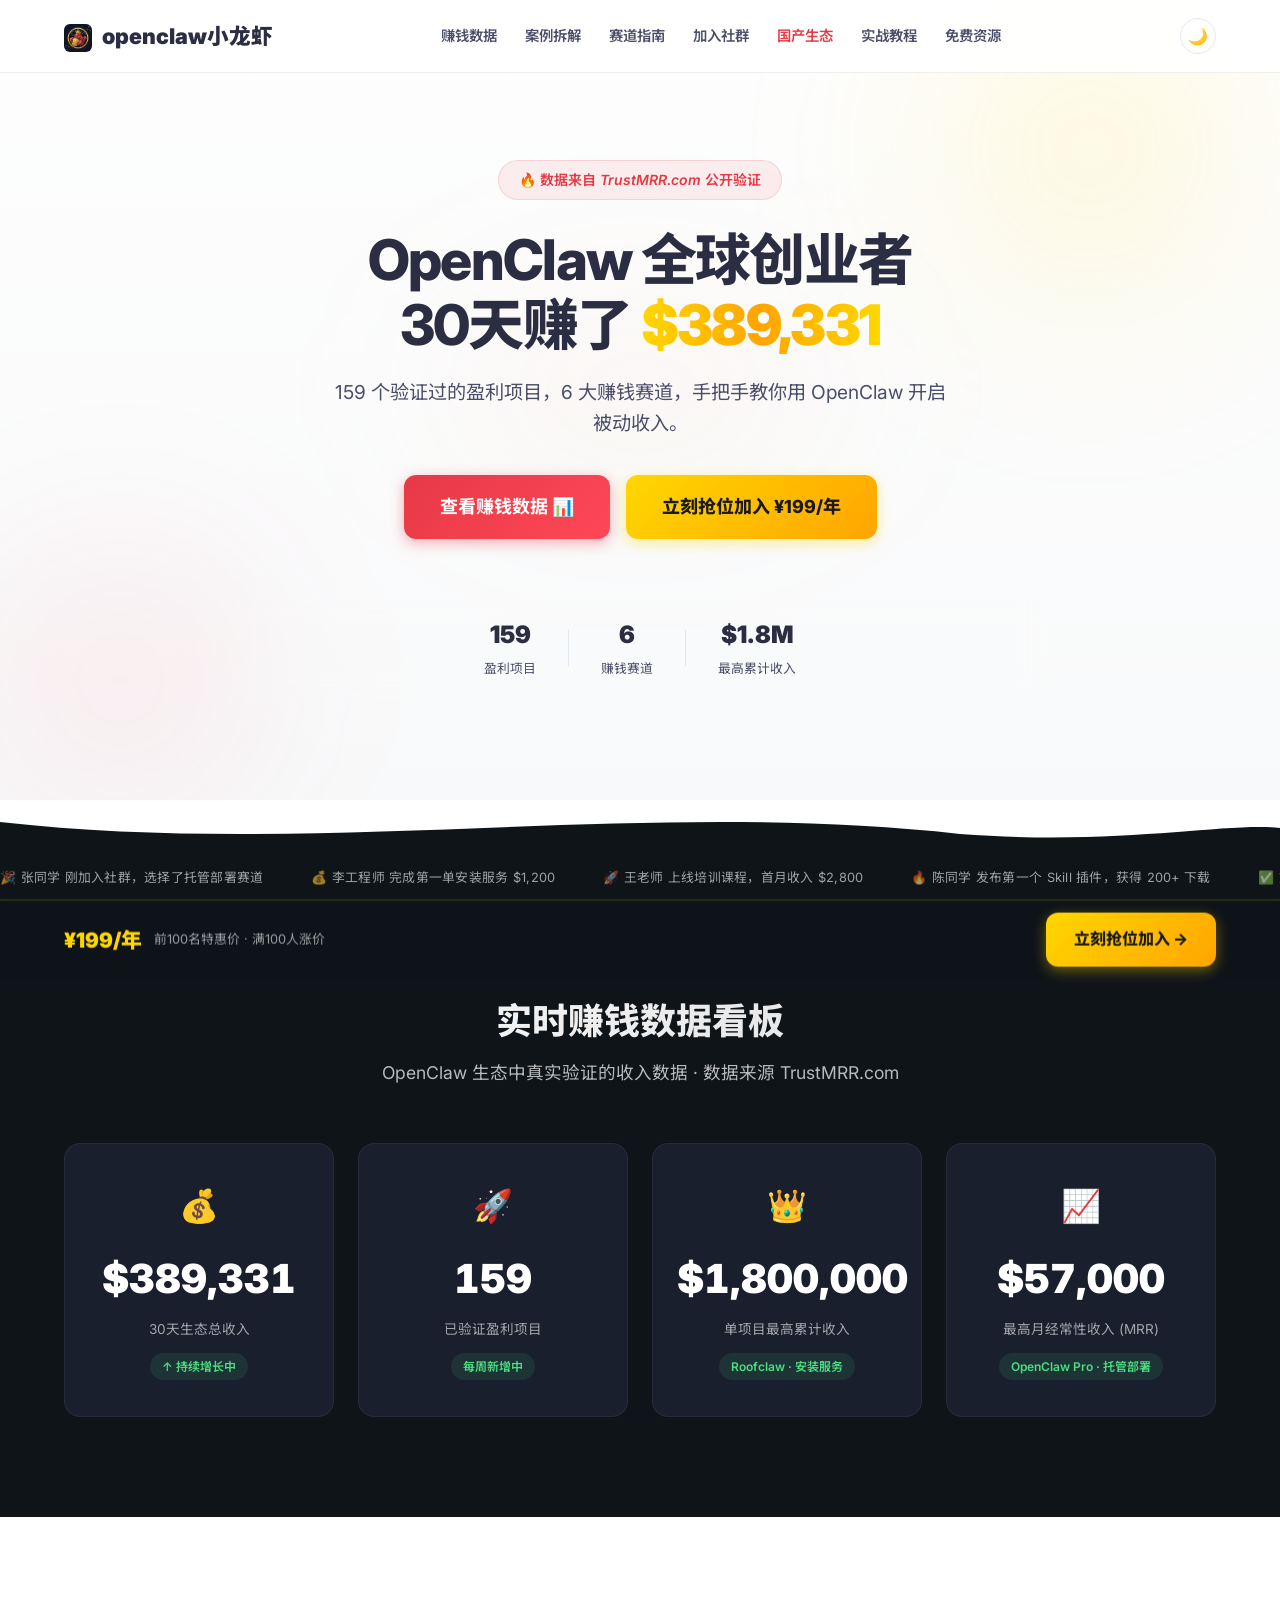
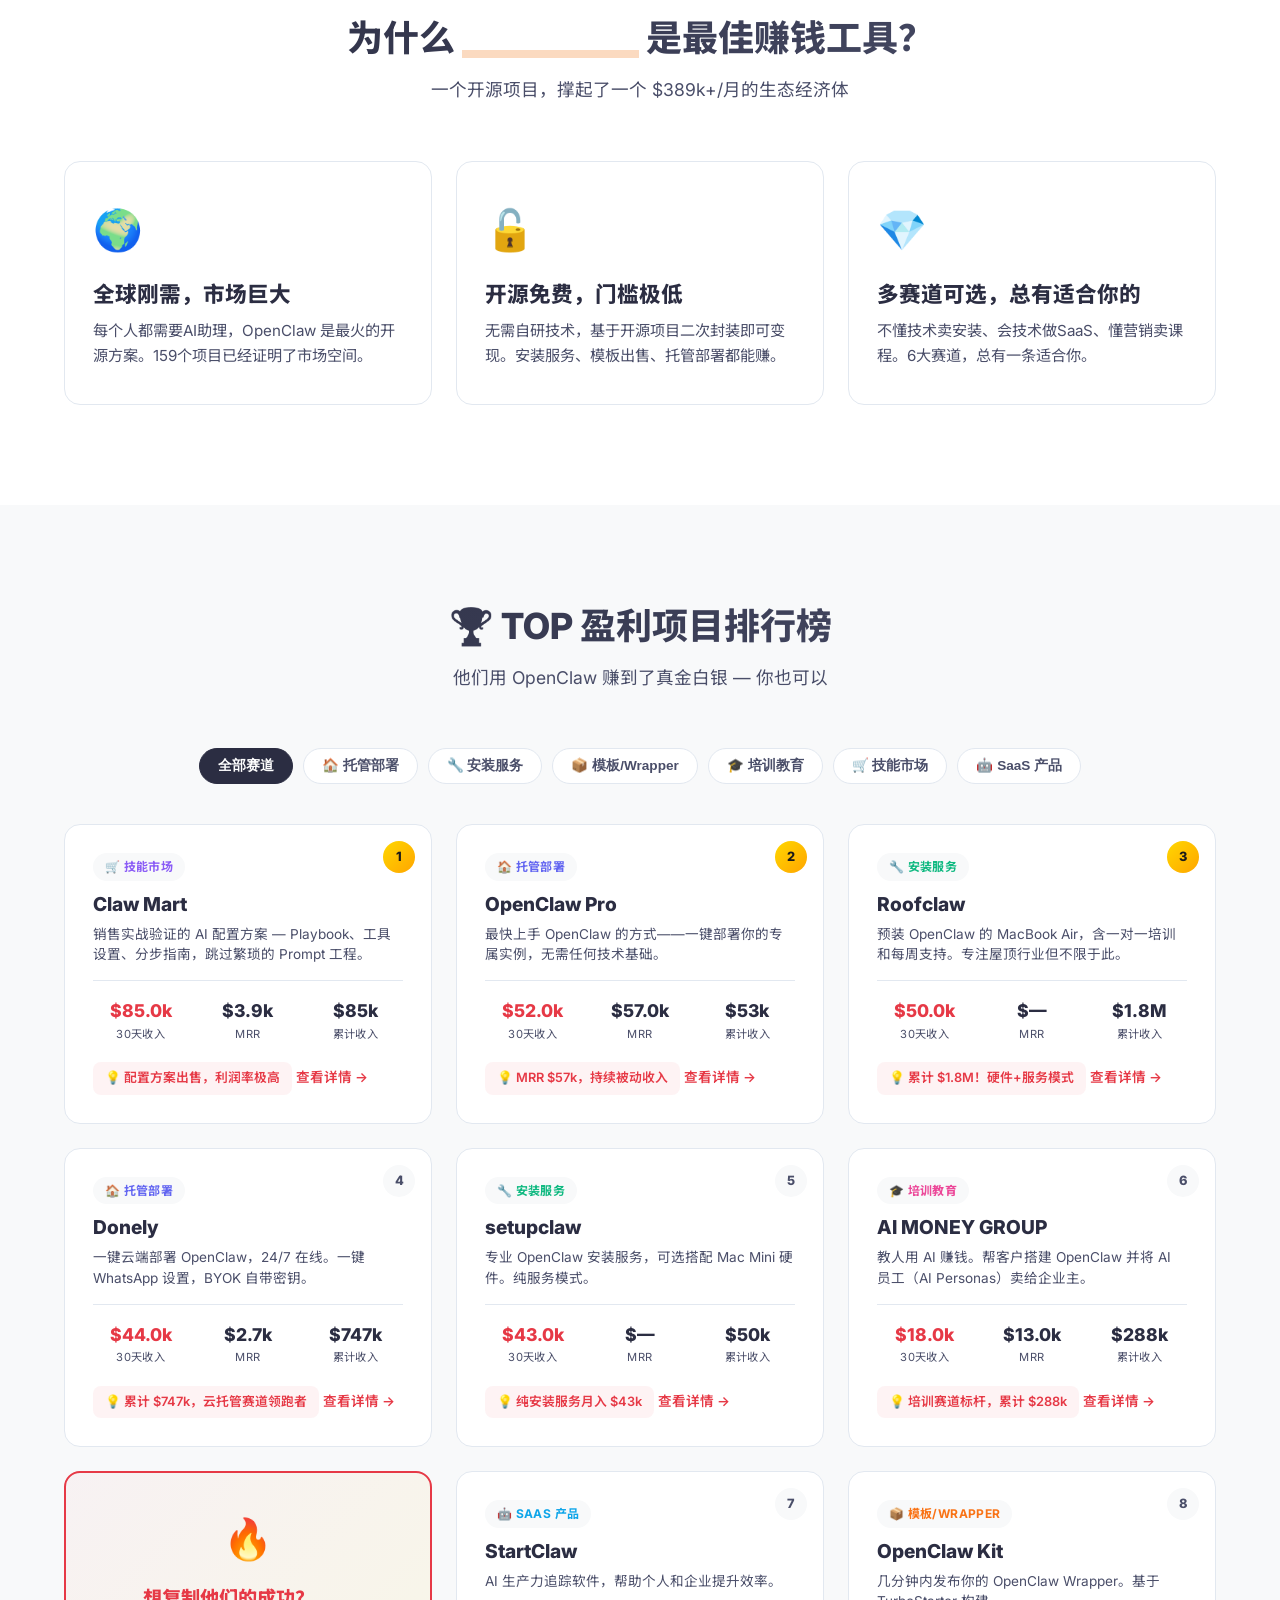
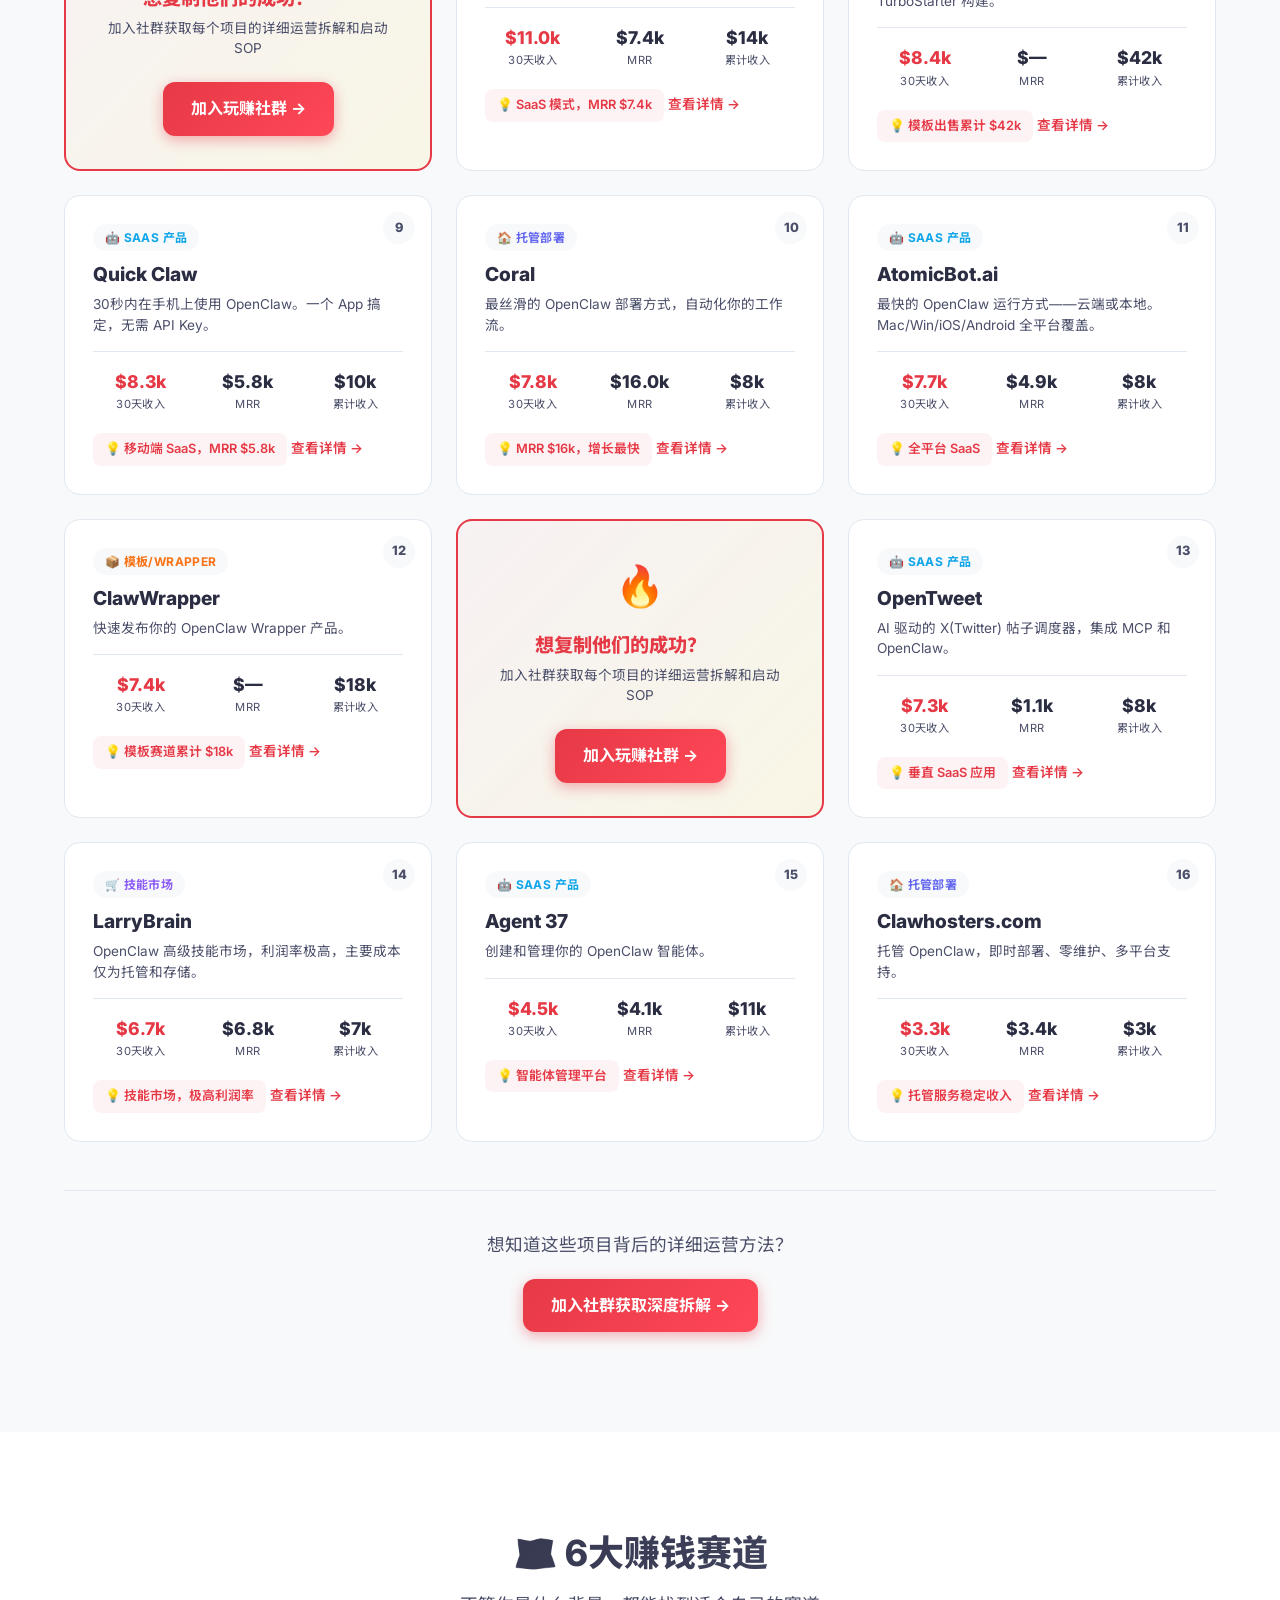
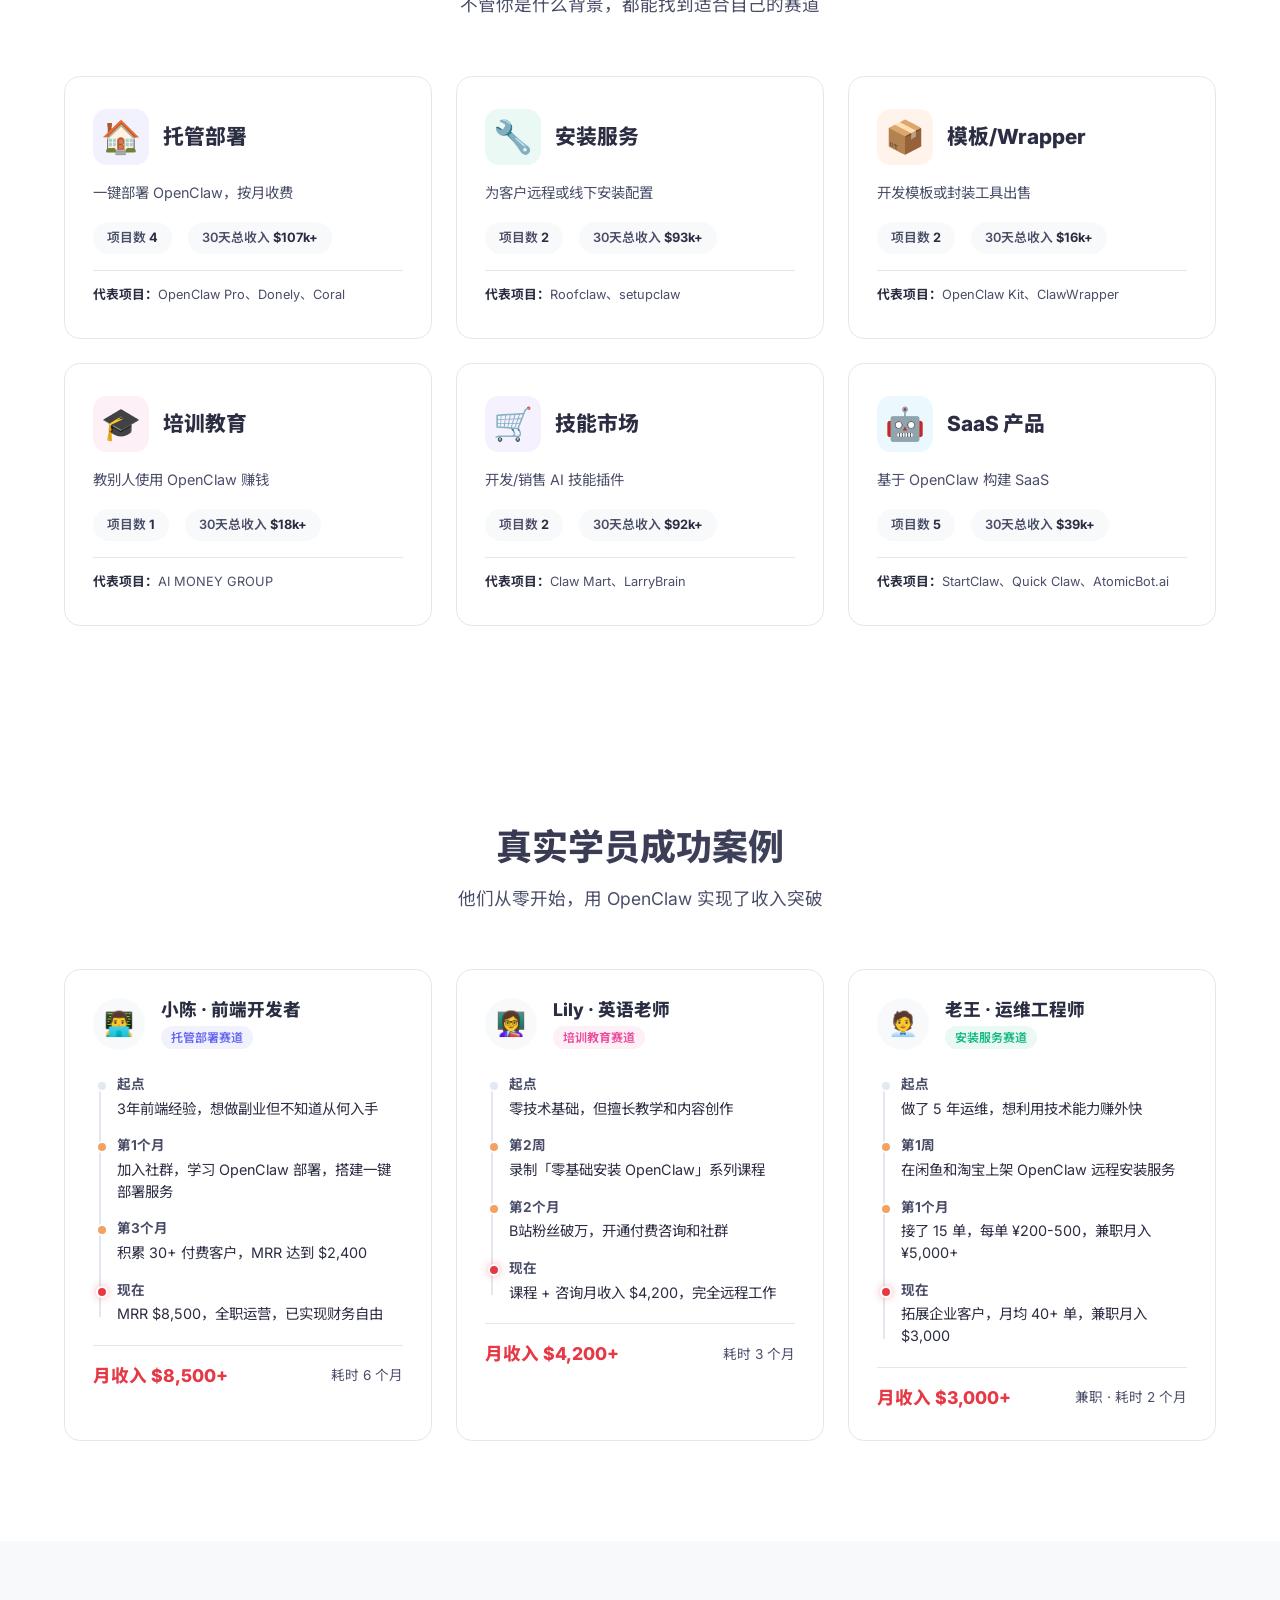
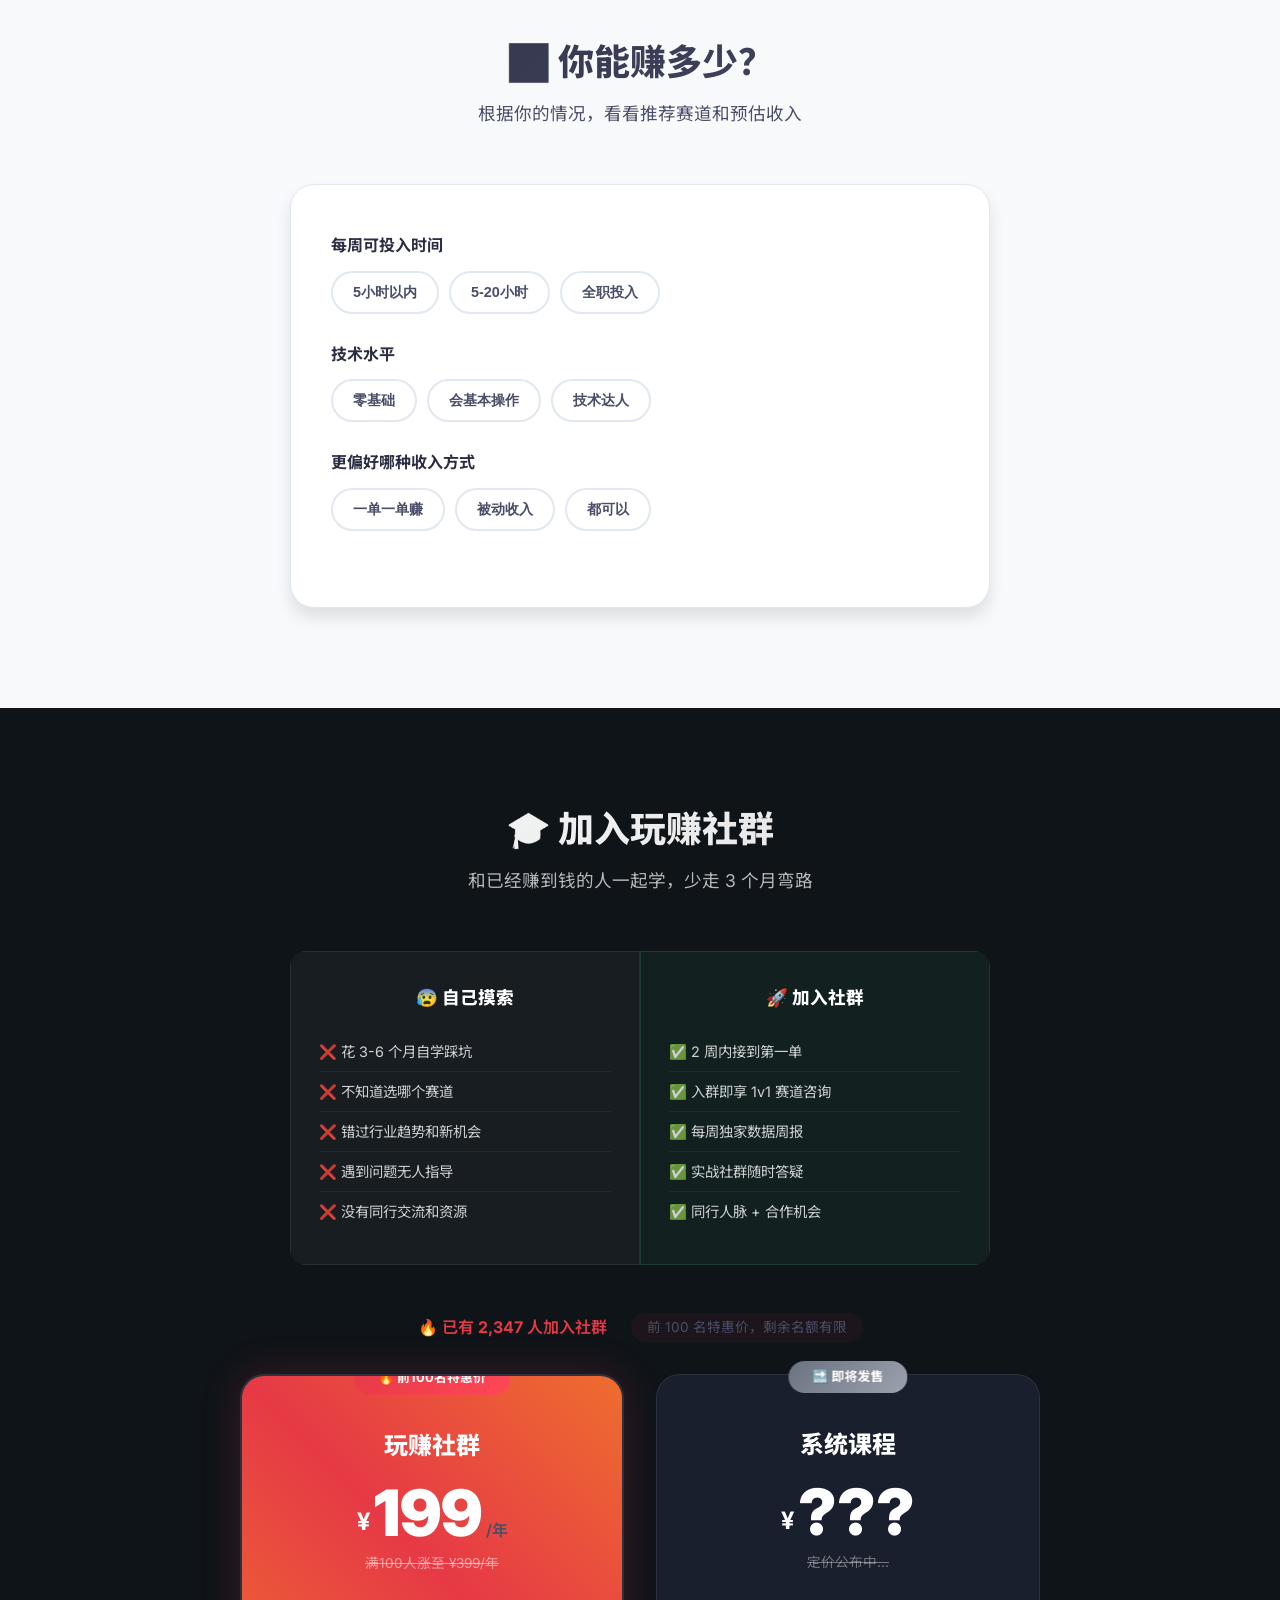
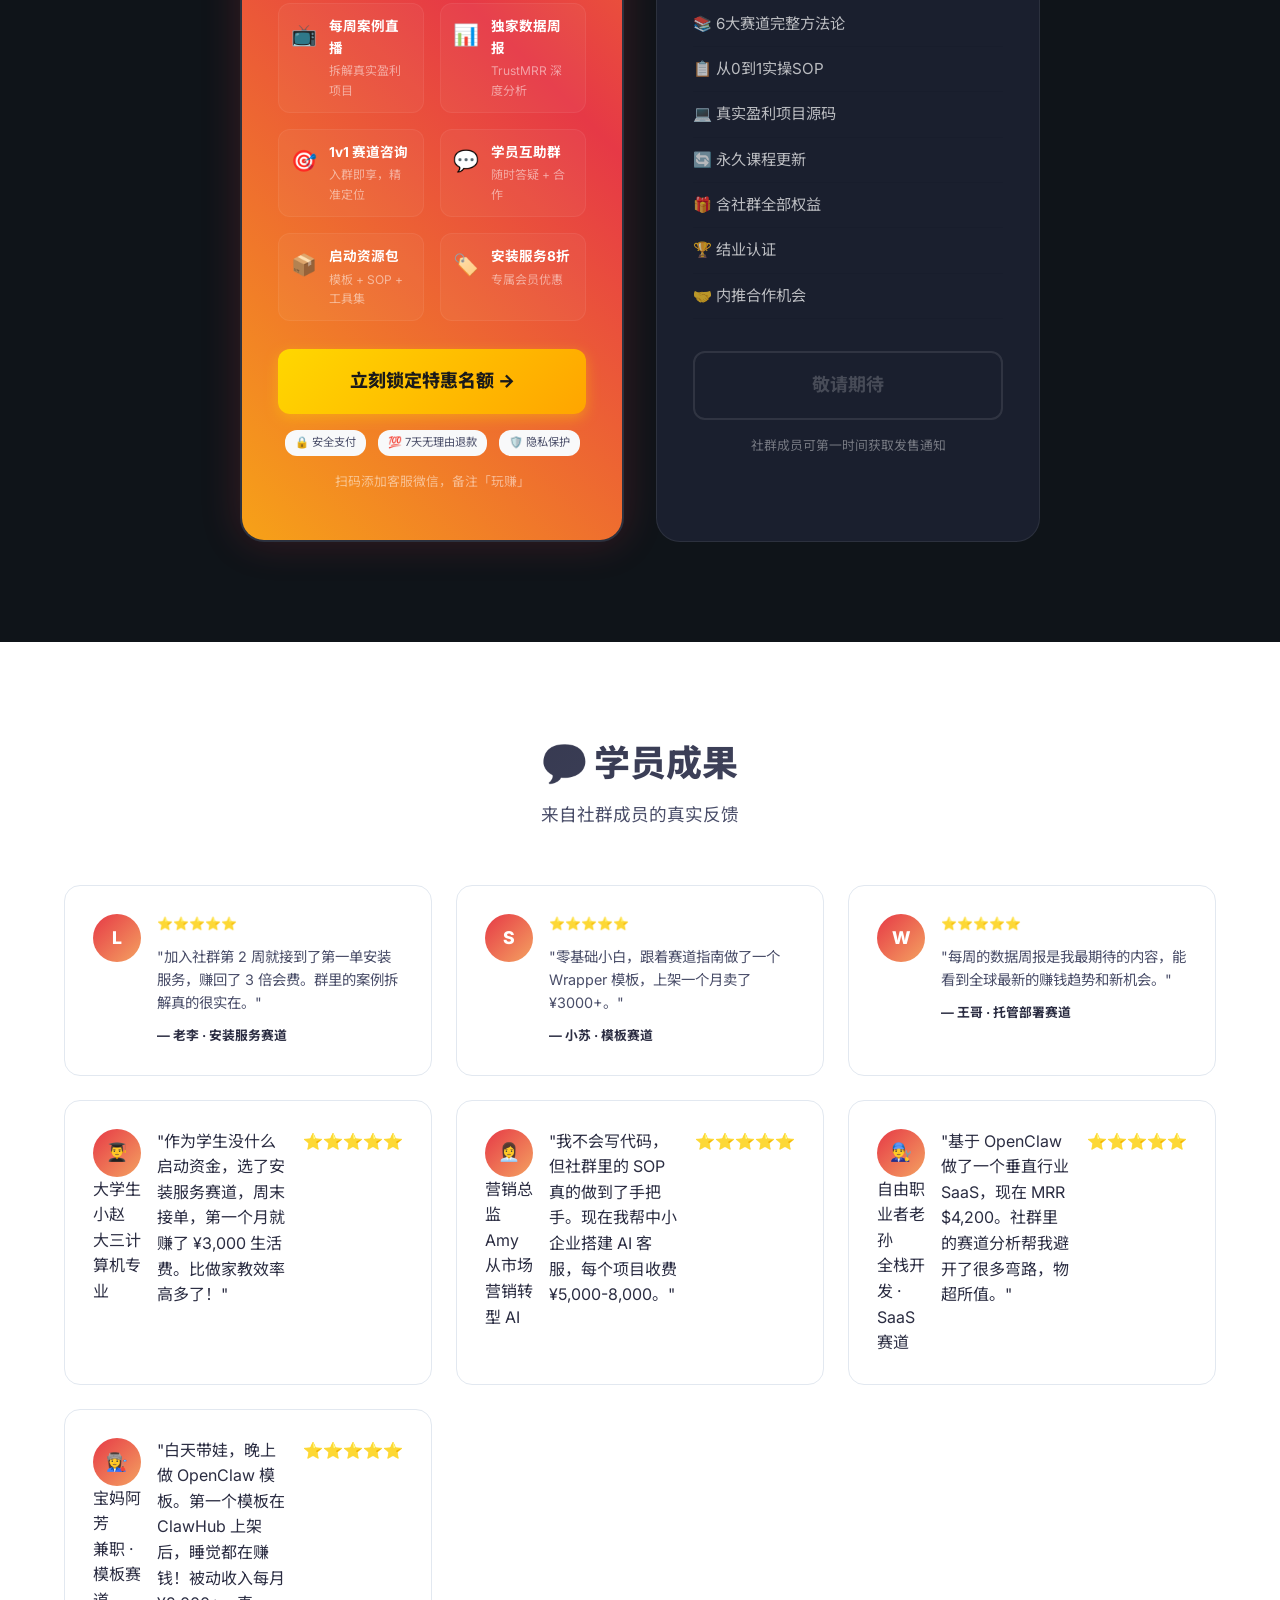
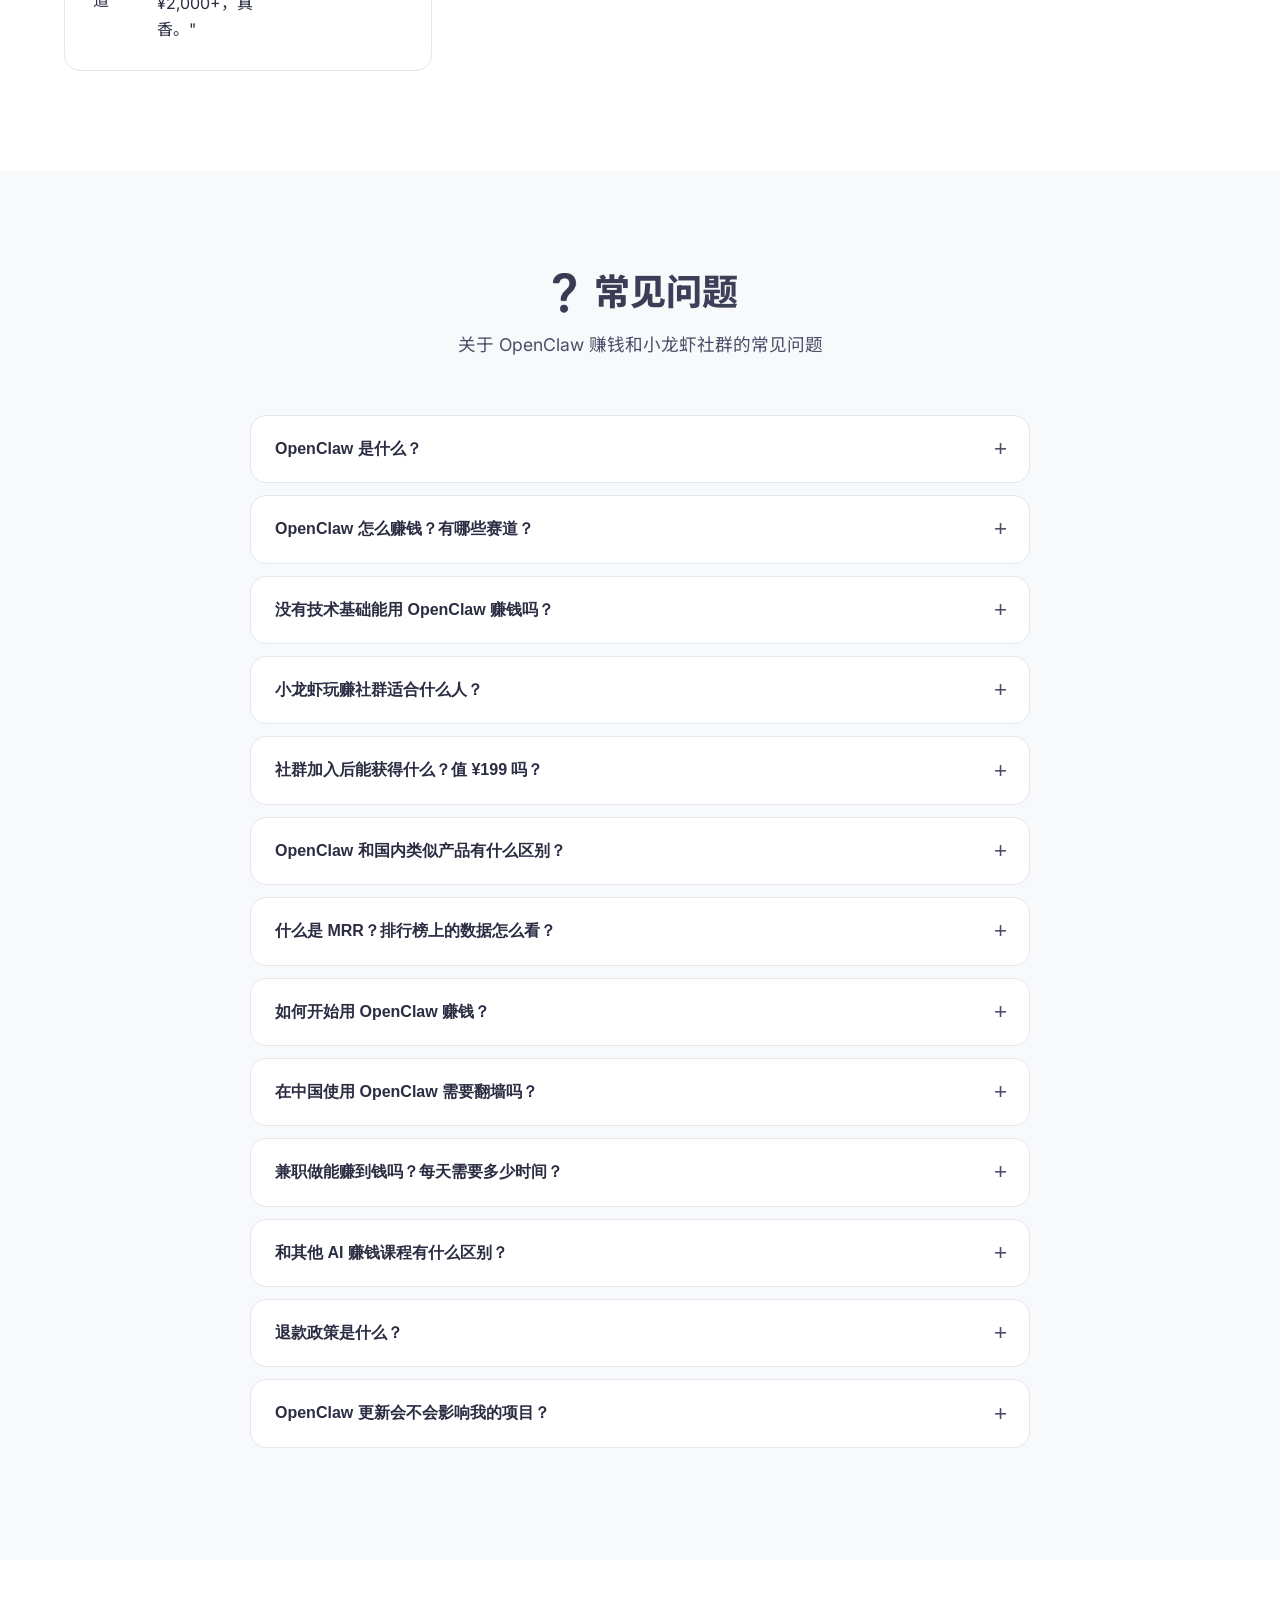
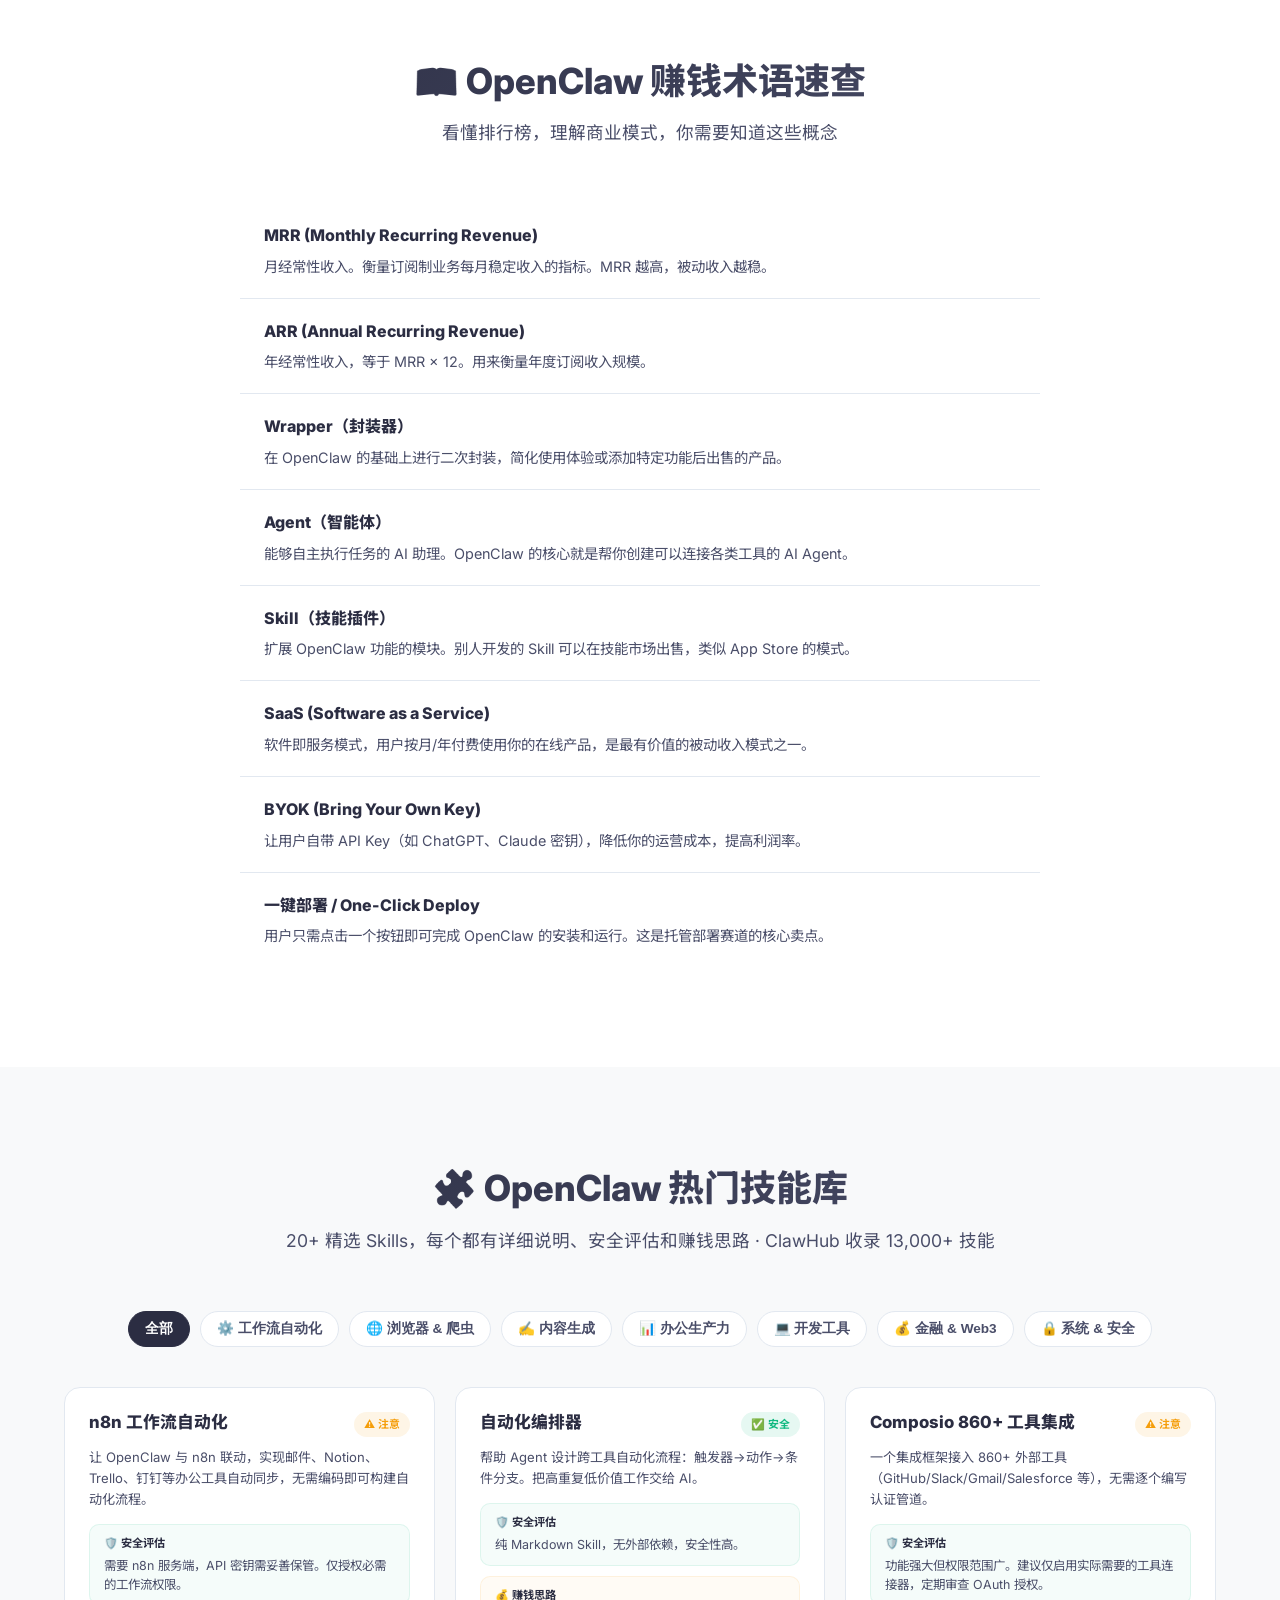
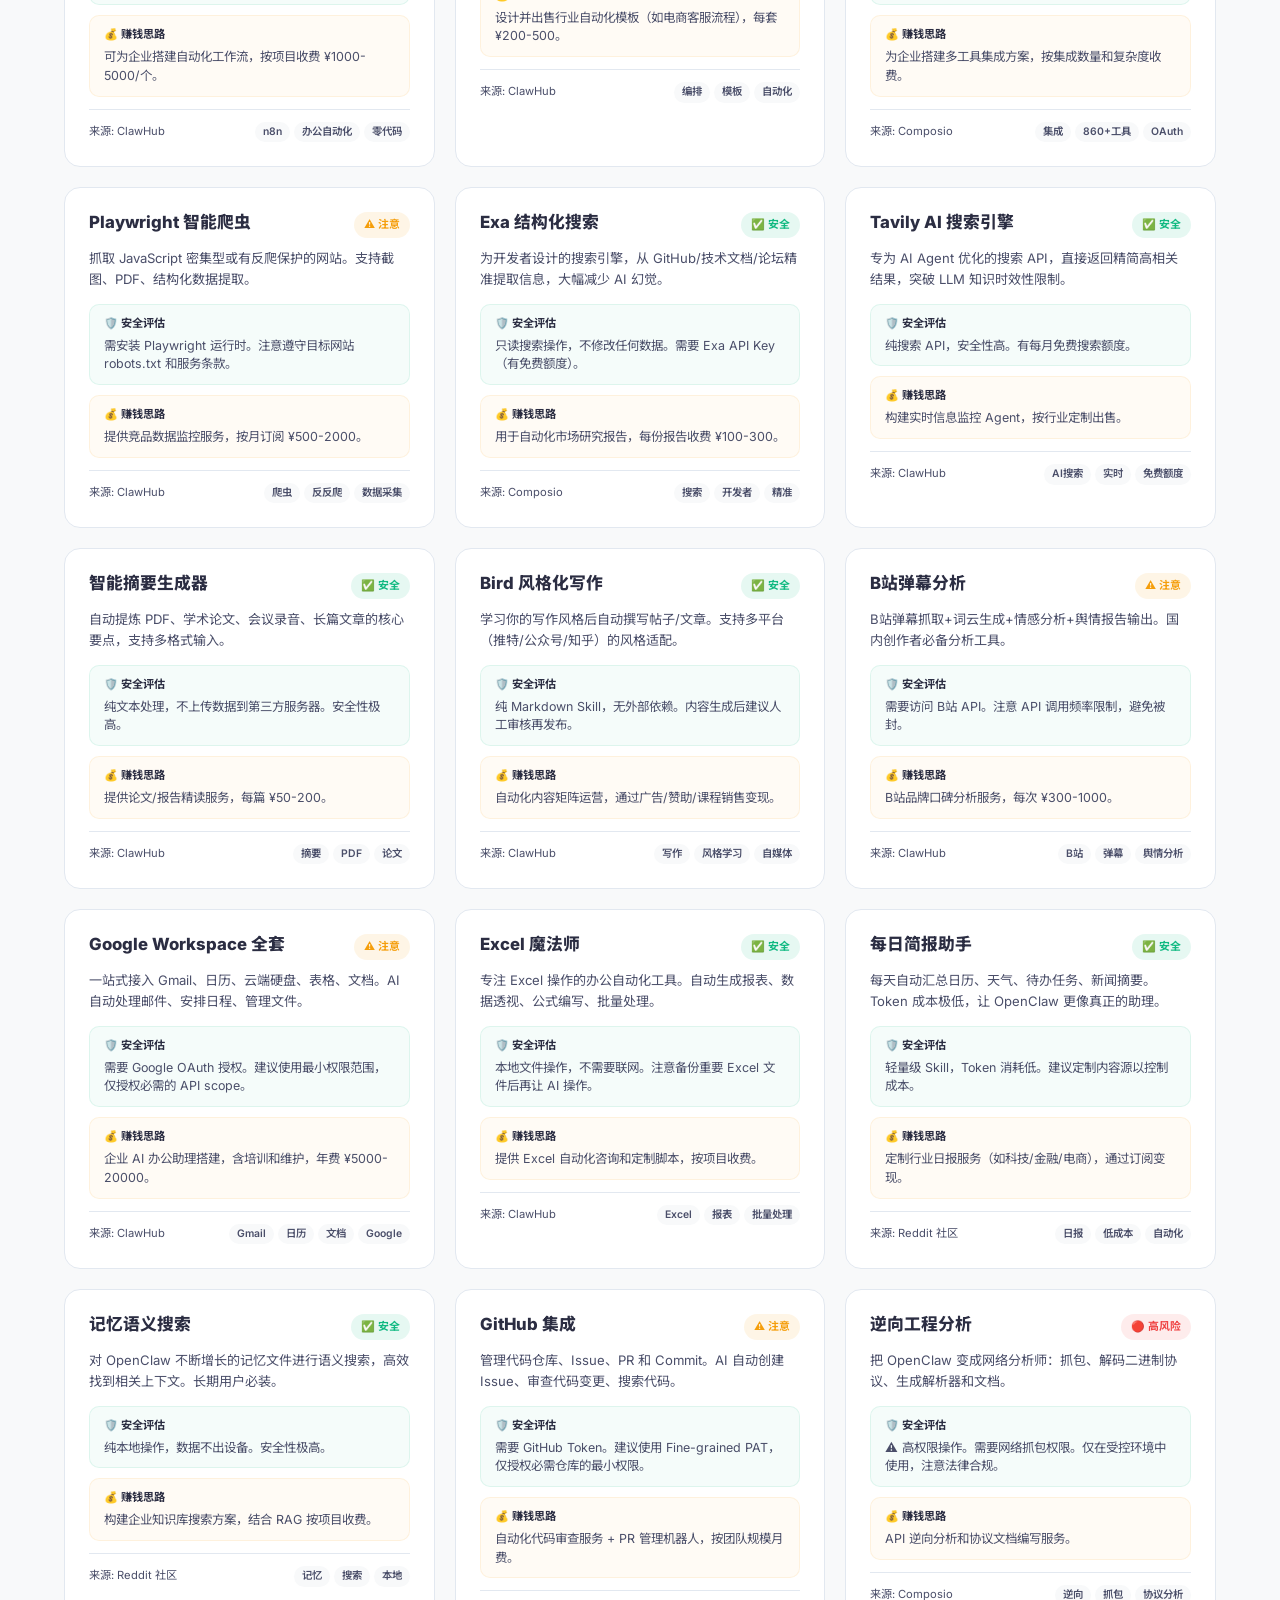
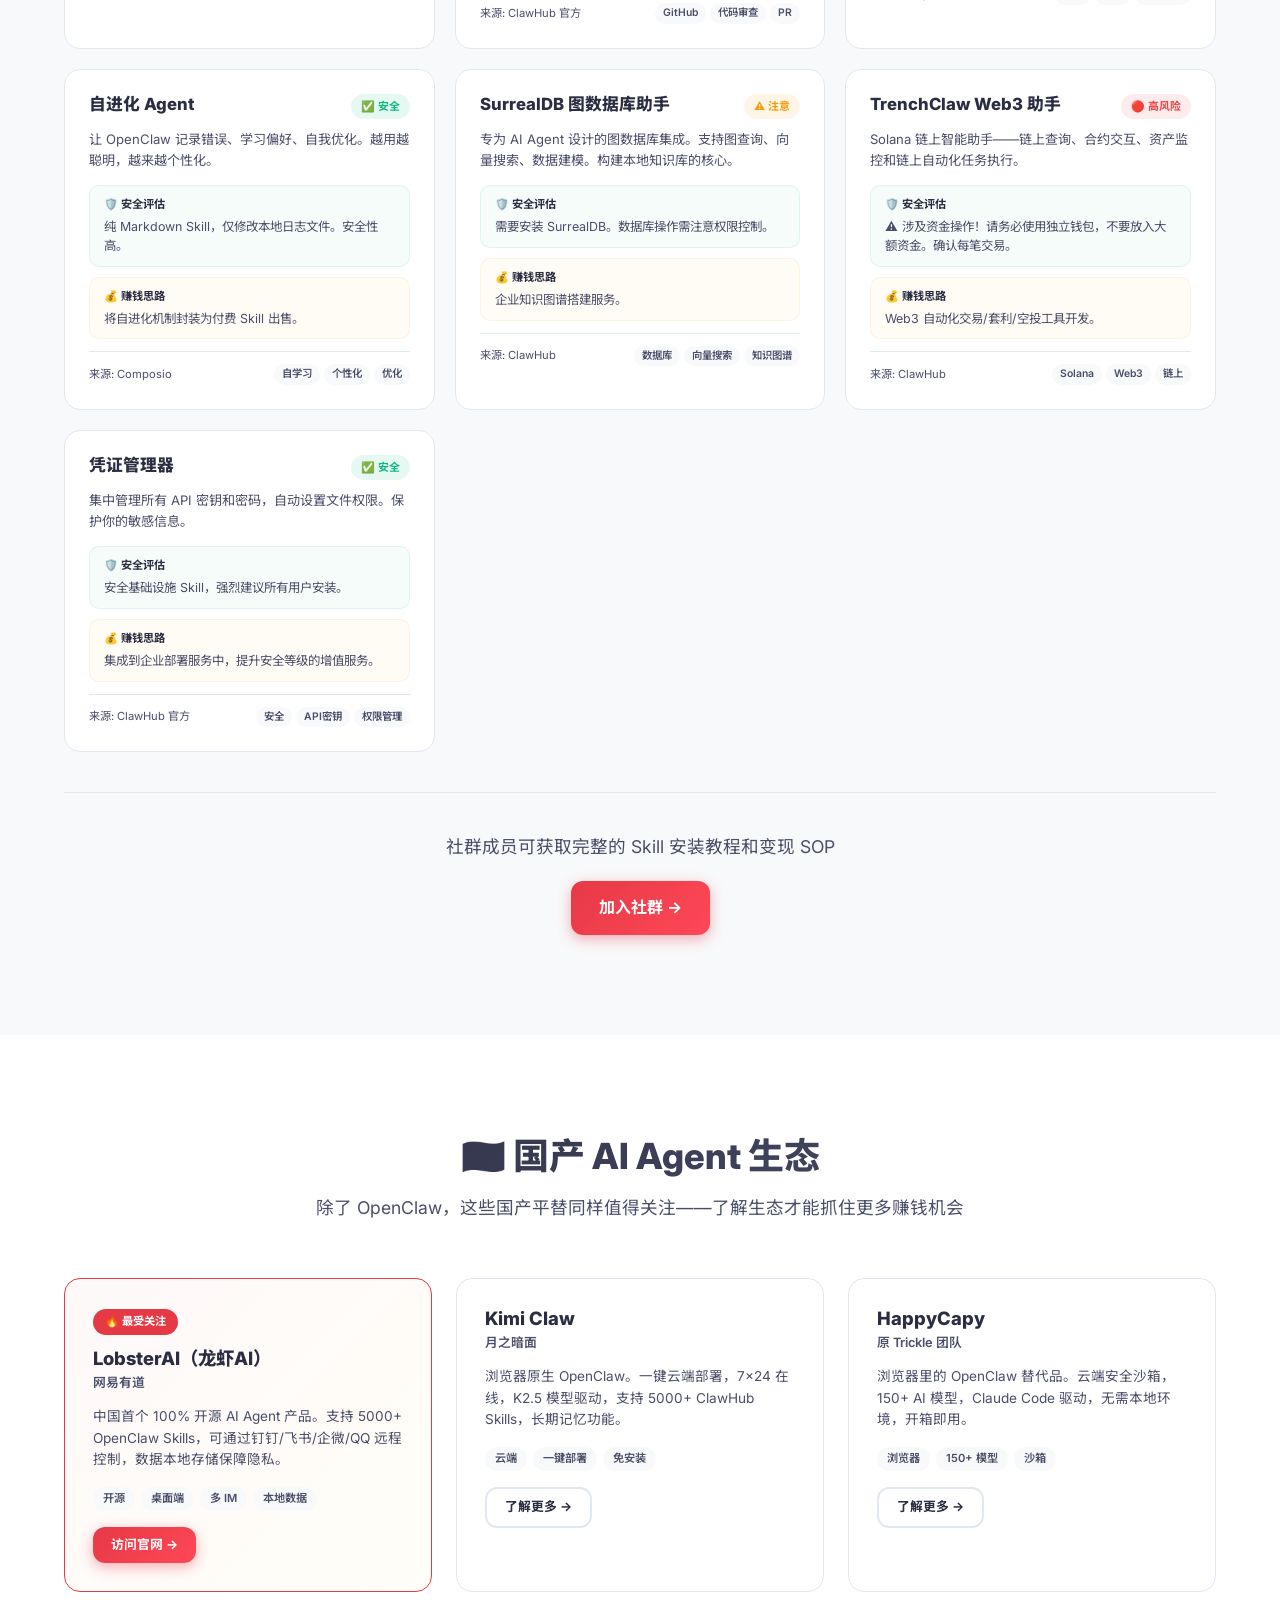
==== commit 8c969a69: "feat: 全面优化网站视觉设计、内容丰富度、SEO和转化率 Phase 1 - 性能基础 + 导航增强: - logo.png 压缩为 WebP (541KB → 42KB)，<picture> 降" ====
--- a/index.html
+++ b/index.html
@@ -7,7 +7,7 @@
     <title>openclaw小龙虾 — 用 OpenClaw 赚钱的完整指南 | 玩赚平台</title>
     <meta name="description" content="159个验证盈利项目，30天总收入$389k+。小龙虾玩赚平台手把手教你用OpenClaw开启被动收入，提供6大赚钱赛道拆解、实战社群和远程部署服务。">
     <meta name="keywords"
-        content="openclaw赚钱,openclaw教程,openclaw怎么赚钱,AI赚钱,AI被动收入,AI副业,openclaw部署,openclaw社群,openclaw玩赚,小龙虾玩赚平台,国产AI Agent,LobsterAI,Kimi Claw,免费AI API,DeepSeek配置,openclaw安装,AI掘金,Skill开发赚钱,openclaw国产模型">
+        content="openclaw赚钱,openclaw教程,openclaw怎么赚钱,AI赚钱,AI被动收入,AI副业,openclaw部署,openclaw社群,openclaw玩赚,小龙虾玩赚平台,国产AI Agent,LobsterAI,Kimi Claw,免费AI API,DeepSeek配置,openclaw安装,AI掘金者联盟,Skill开发赚钱,openclaw国产模型">
     <meta name="author" content="openclaw小龙虾">
     <meta name="robots" content="index, follow">
     <link rel="canonical" href="https://xiaolongxia.vip/">
@@ -126,22 +126,116 @@
                     "@type": "Answer",
                     "text": "第一步：了解6大赛道，选择适合自己的方向；第二步：学习基础教程，完成 OpenClaw 的安装和配置；第三步：参考 TrustMRR 上的成功案例，确定商业模式；第四步：加入小龙虾玩赚社群，获取详细的启动 SOP 和持续的案例支持。"
                 }
+            },
+            {
+                "@type": "Question",
+                "name": "在中国使用 OpenClaw 需要翻墙吗？",
+                "acceptedAnswer": {
+                    "@type": "Answer",
+                    "text": "OpenClaw 本身部署在你自己的设备上，不需要翻墙。但连接某些海外 AI 模型（如 Claude、GPT）需要网络代理。好消息是 OpenClaw 完美支持国产模型，包括 DeepSeek、通义千问、Kimi 等，使用国产模型完全不需要翻墙。"
+                }
+            },
+            {
+                "@type": "Question",
+                "name": "兼职做 OpenClaw 能赚到钱吗？",
+                "acceptedAnswer": {
+                    "@type": "Answer",
+                    "text": "完全可以。安装服务赛道非常适合兼职，每单服务只需1-2小时。培训教育赛道可以录制课程后持续销售。根据我们社群数据，兼职学员平均每月可以赚取 $500-$3,000，具体取决于投入时间和选择的赛道。"
+                }
+            },
+            {
+                "@type": "Question",
+                "name": "和其他 AI 赚钱课程有什么区别？",
+                "acceptedAnswer": {
+                    "@type": "Answer",
+                    "text": "小龙虾玩赚平台的核心区别是数据驱动。我们所有的赚钱案例都来自 TrustMRR.com 公开验证的真实收入数据，不是虚假承诺。此外我们提供6大赛道系统化拆解和持续更新的盈利数据周报，而非一次性课程。"
+                }
+            },
+            {
+                "@type": "Question",
+                "name": "退款政策是什么？",
+                "acceptedAnswer": {
+                    "@type": "Answer",
+                    "text": "我们提供7天无理由退款保障。加入社群后如果觉得不适合，7天内可以全额退款，无需任何理由。我们对内容质量有信心，退款率极低。"
+                }
             }
         ]
     }
     </script>
 
+    <!-- JSON-LD WebSite -->
+    <script type="application/ld+json">
+    {
+        "@context": "https://schema.org",
+        "@type": "WebSite",
+        "name": "openclaw小龙虾",
+        "url": "https://xiaolongxia.vip",
+        "potentialAction": {
+            "@type": "SearchAction",
+            "target": "https://xiaolongxia.vip/?q={search_term_string}",
+            "query-input": "required name=search_term_string"
+        }
+    }
+    </script>
+
+    <!-- JSON-LD BreadcrumbList -->
+    <script type="application/ld+json">
+    {
+        "@context": "https://schema.org",
+        "@type": "BreadcrumbList",
+        "itemListElement": [
+            { "@type": "ListItem", "position": 1, "name": "首页", "item": "https://xiaolongxia.vip/" },
+            { "@type": "ListItem", "position": 2, "name": "赚钱数据", "item": "https://xiaolongxia.vip/#profit-dashboard" },
+            { "@type": "ListItem", "position": 3, "name": "赛道指南", "item": "https://xiaolongxia.vip/#tracks" },
+            { "@type": "ListItem", "position": 4, "name": "加入社群", "item": "https://xiaolongxia.vip/#pricing" },
+            { "@type": "ListItem", "position": 5, "name": "免费资源", "item": "https://xiaolongxia.vip/#tutorials" }
+        ]
+    }
+    </script>
+
     <link rel="stylesheet" href="styles.css">
     <link
         href="https://fonts.googleapis.com/css2?family=Inter:wght@400;600;700;800;900&family=Noto+Sans+SC:wght@400;500;700;900&display=swap"
         rel="stylesheet">
+
+    <!-- Google Analytics 4 (替换 GA_MEASUREMENT_ID 为你的 ID) -->
+    <!--
+    <script async src="https://www.googletagmanager.com/gtag/js?id=GA_MEASUREMENT_ID"></script>
+    <script>
+        window.dataLayer = window.dataLayer || [];
+        function gtag(){dataLayer.push(arguments);}
+        gtag('js', new Date());
+        gtag('config', 'GA_MEASUREMENT_ID');
+    </script>
+    -->
+
+    <!-- 百度统计 (替换 BAIDU_ID 为你的站点 ID) -->
+    <!--
+    <script>
+        var _hmt = _hmt || [];
+        (function() {
+            var hm = document.createElement("script");
+            hm.src = "https://hm.baidu.com/hm.js?BAIDU_ID";
+            var s = document.getElementsByTagName("script")[0];
+            s.parentNode.insertBefore(hm, s);
+        })();
+    </script>
+    -->
 </head>
 
 <body>
+    <!-- 页面加载遮罩 -->
+    <div class="page-loader" id="page-loader">
+        <div class="loader-content">
+            <picture><source srcset="logo.webp" type="image/webp"><img src="logo.png" alt="小龙虾" width="64" height="64"></picture>
+            <div class="loader-bar"><div class="loader-progress"></div></div>
+        </div>
+    </div>
+
     <!-- ========== 导航栏 ========== -->
     <nav class="navbar">
         <div class="container nav-container">
-            <a href="#" class="logo"><img src="logo.png" alt="小龙虾" class="logo-img"> openclaw小龙虾</a>
+            <a href="#" class="logo"><picture><source srcset="logo.webp" type="image/webp"><img src="logo.png" alt="小龙虾" class="logo-img" width="32" height="32"></picture> openclaw小龙虾</a>
             <ul class="nav-links">
                 <li><a href="#profit-dashboard">赚钱数据</a></li>
                 <li><a href="#profit-cases">案例拆解</a></li>
@@ -156,19 +250,20 @@
                 <span></span>
                 <span></span>
             </div>
+            <button class="theme-toggle" id="theme-toggle" aria-label="切换深色模式">🌙</button>
         </div>
     </nav>
 
-    <main>
+    <main role="main">
         <!-- ========== Hero ========== -->
-        <header class="hero">
+        <header class="hero" aria-label="主页横幅">
             <div class="container hero-content">
                 <div class="hero-badge">🔥 数据来自 <cite>TrustMRR.com</cite> 公开验证</div>
                 <h1>OpenClaw 全球创业者<br>30天赚了 <span class="highlight-money">$389,331</span></h1>
                 <p>159 个验证过的盈利项目，6 大赚钱赛道，手把手教你用 OpenClaw 开启被动收入。</p>
                 <div class="hero-actions">
                     <a href="#profit-dashboard" class="btn btn-primary btn-large">查看赚钱数据 📊</a>
-                    <a href="#pricing" class="btn btn-gold btn-large">加入玩赚社群 ¥199/年</a>
+                    <a href="#pricing" class="btn btn-gold btn-large">立刻抢位加入 ¥199/年</a>
                 </div>
                 <div class="hero-trust">
                     <div class="trust-item">
@@ -191,6 +286,36 @@
             <div class="hero-bg-glow hero-glow-2"></div>
             <div class="hero-bg-glow hero-glow-3"></div>
         </header>
+
+        <!-- 波浪过渡 -->
+        <div class="wave-divider">
+            <svg viewBox="0 0 1440 100" fill="none" xmlns="http://www.w3.org/2000/svg" preserveAspectRatio="none">
+                <path d="M0,40 C360,100 720,0 1080,60 C1260,80 1380,40 1440,50 L1440,100 L0,100 Z" fill="var(--bg-dark, #0F1419)"/>
+            </svg>
+        </div>
+
+        <!-- 社会证明滚动条 -->
+        <div class="social-ticker">
+            <div class="ticker-track">
+                <span class="ticker-item">🎉 张同学 刚加入社群，选择了托管部署赛道</span>
+                <span class="ticker-item">💰 李工程师 完成第一单安装服务 $1,200</span>
+                <span class="ticker-item">🚀 王老师 上线培训课程，首月收入 $2,800</span>
+                <span class="ticker-item">🔥 陈同学 发布第一个 Skill 插件，获得 200+ 下载</span>
+                <span class="ticker-item">✅ 刘老板 部署托管服务 MRR 突破 $3,000</span>
+                <span class="ticker-item">🎯 赵同学 兼职做安装服务，月入 $1,500</span>
+                <span class="ticker-item">💡 周开发者 Wrapper 模板 7 天卖出 50 份</span>
+                <span class="ticker-item">🌟 已有 2,300+ 人加入小龙虾玩赚社群</span>
+                <!-- 重复一遍实现无缝滚动 -->
+                <span class="ticker-item">🎉 张同学 刚加入社群，选择了托管部署赛道</span>
+                <span class="ticker-item">💰 李工程师 完成第一单安装服务 $1,200</span>
+                <span class="ticker-item">🚀 王老师 上线培训课程，首月收入 $2,800</span>
+                <span class="ticker-item">🔥 陈同学 发布第一个 Skill 插件，获得 200+ 下载</span>
+                <span class="ticker-item">✅ 刘老板 部署托管服务 MRR 突破 $3,000</span>
+                <span class="ticker-item">🎯 赵同学 兼职做安装服务，月入 $1,500</span>
+                <span class="ticker-item">💡 周开发者 Wrapper 模板 7 天卖出 50 份</span>
+                <span class="ticker-item">🌟 已有 2,300+ 人加入小龙虾玩赚社群</span>
+            </div>
+        </div>
 
         <!-- ========== 实时赚钱数据看板 ========== -->
         <section id="profit-dashboard" class="section bg-dark">
@@ -284,6 +409,147 @@
             </div>
         </section>
 
+        <!-- ========== 成功案例 ========== -->
+        <section id="case-studies" class="section">
+            <div class="container">
+                <h2 class="section-title">真实学员成功案例</h2>
+                <p class="section-subtitle">他们从零开始，用 OpenClaw 实现了收入突破</p>
+                <div class="case-grid">
+                    <div class="case-card">
+                        <div class="case-header">
+                            <div class="case-avatar">👨‍💻</div>
+                            <div class="case-meta">
+                                <h3>小陈 · 前端开发者</h3>
+                                <span class="case-tag" style="background: #6366f115; color: #6366f1;">托管部署赛道</span>
+                            </div>
+                        </div>
+                        <div class="case-timeline">
+                            <div class="case-step">
+                                <div class="case-step-dot"></div>
+                                <div class="case-step-content">
+                                    <strong>起点</strong>
+                                    <p>3年前端经验，想做副业但不知道从何入手</p>
+                                </div>
+                            </div>
+                            <div class="case-step">
+                                <div class="case-step-dot active"></div>
+                                <div class="case-step-content">
+                                    <strong>第1个月</strong>
+                                    <p>加入社群，学习 OpenClaw 部署，搭建一键部署服务</p>
+                                </div>
+                            </div>
+                            <div class="case-step">
+                                <div class="case-step-dot active"></div>
+                                <div class="case-step-content">
+                                    <strong>第3个月</strong>
+                                    <p>积累 30+ 付费客户，MRR 达到 $2,400</p>
+                                </div>
+                            </div>
+                            <div class="case-step">
+                                <div class="case-step-dot success"></div>
+                                <div class="case-step-content">
+                                    <strong>现在</strong>
+                                    <p>MRR $8,500，全职运营，已实现财务自由</p>
+                                </div>
+                            </div>
+                        </div>
+                        <div class="case-result">
+                            <span class="case-income">月收入 $8,500+</span>
+                            <span class="case-time">耗时 6 个月</span>
+                        </div>
+                    </div>
+
+                    <div class="case-card">
+                        <div class="case-header">
+                            <div class="case-avatar">👩‍🏫</div>
+                            <div class="case-meta">
+                                <h3>Lily · 英语老师</h3>
+                                <span class="case-tag" style="background: #ec489915; color: #ec4899;">培训教育赛道</span>
+                            </div>
+                        </div>
+                        <div class="case-timeline">
+                            <div class="case-step">
+                                <div class="case-step-dot"></div>
+                                <div class="case-step-content">
+                                    <strong>起点</strong>
+                                    <p>零技术基础，但擅长教学和内容创作</p>
+                                </div>
+                            </div>
+                            <div class="case-step">
+                                <div class="case-step-dot active"></div>
+                                <div class="case-step-content">
+                                    <strong>第2周</strong>
+                                    <p>录制「零基础安装 OpenClaw」系列课程</p>
+                                </div>
+                            </div>
+                            <div class="case-step">
+                                <div class="case-step-dot active"></div>
+                                <div class="case-step-content">
+                                    <strong>第2个月</strong>
+                                    <p>B站粉丝破万，开通付费咨询和社群</p>
+                                </div>
+                            </div>
+                            <div class="case-step">
+                                <div class="case-step-dot success"></div>
+                                <div class="case-step-content">
+                                    <strong>现在</strong>
+                                    <p>课程 + 咨询月收入 $4,200，完全远程工作</p>
+                                </div>
+                            </div>
+                        </div>
+                        <div class="case-result">
+                            <span class="case-income">月收入 $4,200+</span>
+                            <span class="case-time">耗时 3 个月</span>
+                        </div>
+                    </div>
+
+                    <div class="case-card">
+                        <div class="case-header">
+                            <div class="case-avatar">🧑‍💼</div>
+                            <div class="case-meta">
+                                <h3>老王 · 运维工程师</h3>
+                                <span class="case-tag" style="background: #10b98115; color: #10b981;">安装服务赛道</span>
+                            </div>
+                        </div>
+                        <div class="case-timeline">
+                            <div class="case-step">
+                                <div class="case-step-dot"></div>
+                                <div class="case-step-content">
+                                    <strong>起点</strong>
+                                    <p>做了 5 年运维，想利用技术能力赚外快</p>
+                                </div>
+                            </div>
+                            <div class="case-step">
+                                <div class="case-step-dot active"></div>
+                                <div class="case-step-content">
+                                    <strong>第1周</strong>
+                                    <p>在闲鱼和淘宝上架 OpenClaw 远程安装服务</p>
+                                </div>
+                            </div>
+                            <div class="case-step">
+                                <div class="case-step-dot active"></div>
+                                <div class="case-step-content">
+                                    <strong>第1个月</strong>
+                                    <p>接了 15 单，每单 ¥200-500，兼职月入 ¥5,000+</p>
+                                </div>
+                            </div>
+                            <div class="case-step">
+                                <div class="case-step-dot success"></div>
+                                <div class="case-step-content">
+                                    <strong>现在</strong>
+                                    <p>拓展企业客户，月均 40+ 单，兼职月入 $3,000</p>
+                                </div>
+                            </div>
+                        </div>
+                        <div class="case-result">
+                            <span class="case-income">月收入 $3,000+</span>
+                            <span class="case-time">兼职 · 耗时 2 个月</span>
+                        </div>
+                    </div>
+                </div>
+            </div>
+        </section>
+
         <!-- ========== 收入计算器 ========== -->
         <section id="calculator" class="section bg-light">
             <div class="container">
@@ -335,7 +601,7 @@
         </section>
 
         <!-- ========== 付费社群（转化优化版） ========== -->
-        <section id="pricing" class="section bg-dark">
+        <section id="pricing" class="section bg-dark" aria-label="定价方案">
             <div class="container">
                 <h2 class="section-title text-white">🎓 加入玩赚社群</h2>
                 <p class="section-subtitle" style="color:rgba(255,255,255,0.7);">和已经赚到钱的人一起学，少走 3 个月弯路</p>
@@ -364,6 +630,11 @@
                     </div>
                 </div>
 
+                <div class="pricing-social-proof">
+                    <span class="pricing-counter">🔥 已有 <strong>2,347</strong> 人加入社群</span>
+                    <span class="pricing-urgency">前 100 名特惠价，剩余名额有限</span>
+                </div>
+
                 <div class="pricing-grid">
                     <!-- 社群卡片 -->
                     <div class="pricing-card pricing-featured pricing-dark">
@@ -424,6 +695,11 @@
                         </div>
 
                         <a href="#contact" class="btn btn-gold btn-large btn-full">立刻锁定特惠名额 →</a>
+                            <div class="trust-badges">
+                                <span class="trust-badge">🔒 安全支付</span>
+                                <span class="trust-badge">💯 7天无理由退款</span>
+                                <span class="trust-badge">🛡️ 隐私保护</span>
+                            </div>
                         <p class="pricing-note" style="color:rgba(255,255,255,0.5);">扫码添加客服微信，备注「玩赚」</p>
                     </div>
 
@@ -483,12 +759,56 @@
                             <div class="testimonial-author">— 王哥 · 托管部署赛道</div>
                         </div>
                     </div>
+                    <div class="testimonial-card reveal">
+                        <div class="testimonial-header">
+                            <div class="testimonial-avatar">👨‍🎓</div>
+                            <div>
+                                <div class="testimonial-name">大学生小赵</div>
+                                <div class="testimonial-role">大三计算机专业</div>
+                            </div>
+                        </div>
+                        <p>"作为学生没什么启动资金，选了安装服务赛道，周末接单，第一个月就赚了 ¥3,000 生活费。比做家教效率高多了！"</p>
+                        <div class="testimonial-rating">⭐⭐⭐⭐⭐</div>
+                    </div>
+                    <div class="testimonial-card reveal">
+                        <div class="testimonial-header">
+                            <div class="testimonial-avatar">👩‍💼</div>
+                            <div>
+                                <div class="testimonial-name">营销总监 Amy</div>
+                                <div class="testimonial-role">从市场营销转型 AI</div>
+                            </div>
+                        </div>
+                        <p>"我不会写代码，但社群里的 SOP 真的做到了手把手。现在我帮中小企业搭建 AI 客服，每个项目收费 ¥5,000-8,000。"</p>
+                        <div class="testimonial-rating">⭐⭐⭐⭐⭐</div>
+                    </div>
+                    <div class="testimonial-card reveal">
+                        <div class="testimonial-header">
+                            <div class="testimonial-avatar">👨‍🔧</div>
+                            <div>
+                                <div class="testimonial-name">自由职业者老孙</div>
+                                <div class="testimonial-role">全栈开发 · SaaS 赛道</div>
+                            </div>
+                        </div>
+                        <p>"基于 OpenClaw 做了一个垂直行业 SaaS，现在 MRR $4,200。社群里的赛道分析帮我避开了很多弯路，物超所值。"</p>
+                        <div class="testimonial-rating">⭐⭐⭐⭐⭐</div>
+                    </div>
+                    <div class="testimonial-card reveal">
+                        <div class="testimonial-header">
+                            <div class="testimonial-avatar">👩‍🏭</div>
+                            <div>
+                                <div class="testimonial-name">宝妈阿芳</div>
+                                <div class="testimonial-role">兼职 · 模板赛道</div>
+                            </div>
+                        </div>
+                        <p>"白天带娃，晚上做 OpenClaw 模板。第一个模板在 ClawHub 上架后，睡觉都在赚钱！被动收入每月 ¥2,000+，真香。"</p>
+                        <div class="testimonial-rating">⭐⭐⭐⭐⭐</div>
+                    </div>
                 </div>
             </div>
         </section>
 
         <!-- ========== FAQ 问答区 ========== -->
-        <section id="faq" class="section bg-light">
+        <section id="faq" class="section bg-light" aria-label="常见问题">
             <div class="container">
                 <h2 class="section-title">❓ 常见问题</h2>
                 <p class="section-subtitle">关于 OpenClaw 赚钱和小龙虾社群的常见问题</p>
@@ -595,6 +915,36 @@
                             </div>
                         </div>
                     </article>
+                <div class="faq-item">
+                    <button class="faq-question">在中国使用 OpenClaw 需要翻墙吗？</button>
+                    <div class="faq-answer">
+                        <p>OpenClaw 本身部署在你自己的设备上，<strong>不需要翻墙</strong>。连接海外 AI 模型（如 Claude、GPT）需要网络代理，但 OpenClaw 完美支持国产模型——DeepSeek、通义千问、Kimi、智谱 GLM 等都可以直接使用，完全不需要翻墙。我们的教程也专门针对国内网络环境做了优化。</p>
+                    </div>
+                </div>
+                <div class="faq-item">
+                    <button class="faq-question">兼职做能赚到钱吗？每天需要多少时间？</button>
+                    <div class="faq-answer">
+                        <p>完全可以兼职！安装服务赛道每单只需 1-2 小时，利用周末就能做。培训教育赛道可以一次性录制课程后持续销售。根据社群数据，<strong>兼职学员平均每月 $500-$3,000</strong>。每天投入 1-2 小时就能启动，后期如果想全职投入，收入上限会更高。</p>
+                    </div>
+                </div>
+                <div class="faq-item">
+                    <button class="faq-question">和其他 AI 赚钱课程有什么区别？</button>
+                    <div class="faq-answer">
+                        <p>核心区别是<strong>数据驱动</strong>。我们所有赚钱案例都来自 TrustMRR.com 公开验证的真实收入数据，不是虚假承诺。此外我们提供 6 大赛道系统化拆解、持续更新的盈利数据周报、1v1 赛道咨询，而非一次性课程。加入后是持续的陪伴式成长。</p>
+                    </div>
+                </div>
+                <div class="faq-item">
+                    <button class="faq-question">退款政策是什么？</button>
+                    <div class="faq-answer">
+                        <p>我们提供 <strong>7 天无理由退款保障</strong>。加入社群后如果觉得不适合，7 天内全额退款，无需任何理由。我们对内容质量非常有信心，历史退款率不到 2%。你可以先体验，满意再留下。</p>
+                    </div>
+                </div>
+                <div class="faq-item">
+                    <button class="faq-question">OpenClaw 更新会不会影响我的项目？</button>
+                    <div class="faq-answer">
+                        <p>OpenClaw 是开源项目，更新频繁但向后兼容性很好。我们社群会第一时间追踪重大更新，提供适配指南。此外，赚钱的核心不是 OpenClaw 本身的代码，而是你选择的商业模式——安装服务、培训教育等赛道不会因为技术更新而失效。</p>
+                    </div>
+                </div>
                 </div>
             </div>
         </section>
@@ -976,15 +1326,13 @@
                 <div class="community-box">
                     <div class="community-info">
                         <h3>立刻行动，开启你的 AI 赚钱之旅 🦞</h3>
-                        <p>扫码添加客服微信，备注「玩赚」即可获取入群方式和专属福利。<br>也欢迎加入我们的 <strong>知识星球「AI掘金研究所」</strong>，获取更深度的 AI 赚钱内容。</p>
-                        <div class="contact-placeholder">
-                            <div class="qr-placeholder">
-                                <span>微信二维码</span>
-                                <span class="qr-sub">（客服微信）</span>
-                            </div>
+                        <p>扫码添加客服微信，备注「玩赚」即可获取入群方式和专属福利。<br>也欢迎加入我们的 <strong>知识星球「AI掘金者联盟」</strong>，获取更深度的 AI 赚钱内容。</p>
+                        <div class="contact-qr">
+                            <img src="qr-planet.png" alt="AI掘金者联盟 知识星球二维码" loading="lazy" width="200" height="200"
+                                style="max-width:200px; border-radius:12px; box-shadow:0 8px 24px rgba(0,0,0,0.15);">
                         </div>
                         <div class="social-links">
-                            <a href="#" class="social-btn">加入玩赚社群 ¥199/年</a>
+                            <a href="#" class="social-btn">立刻抢位加入 ¥199/年</a>
                             <a href="#guides" class="social-btn outline">查看实战教程</a>
                         </div>
                     </div>
@@ -1000,17 +1348,17 @@
                 <span class="floating-cta-price">¥199/年</span>
                 <span class="floating-cta-label">前100名特惠价 · 满100人涨价</span>
             </div>
-            <a href="#pricing" class="btn btn-gold">立刻加入社群 →</a>
+            <a href="#pricing" class="btn btn-gold">立刻抢位加入 →</a>
         </div>
     </div>
 
     <!-- ========== Footer ========== -->
-    <footer class="footer">
+    <footer class="footer" role="contentinfo">
         <div class="container">
             <div class="footer-grid">
                 <div class="footer-col">
                     <div class="footer-brand">
-                        <img src="logo.png" alt="小龙虾" class="footer-logo">
+                        <picture><source srcset="logo.webp" type="image/webp"><img src="logo.png" alt="小龙虾" class="footer-logo" width="32" height="32"></picture>
                         <span>openclaw小龙虾</span>
                     </div>
                     <p class="footer-desc">中文领先的 AI 赚钱教育平台。<br>用数据说话，用实战验证。</p>
@@ -1033,7 +1381,7 @@
                         <li><a href="https://clawhub.com" target="_blank">ClawHub 技能市场</a></li>
                         <li><a href="https://trustmrr.com/special-category/openclaw" target="_blank">TrustMRR 数据</a>
                         </li>
-                        <li><a href="#" target="_blank">知识星球：AI掘金研究所</a></li>
+                        <li><a href="#" target="_blank">知识星球：AI掘金者联盟</a></li>
                     </ul>
                 </div>
                 <div class="footer-col">
@@ -1051,6 +1399,9 @@
         </div>
     </footer>
 
+    <!-- 返回顶部按钮 -->
+    <button class="back-to-top" id="back-to-top" aria-label="返回顶部">↑</button>
+
     <script src="skills-data.js"></script>
     <script src="resources.js"></script>
     <script src="profit-data.js"></script>
--- a/styles.css
+++ b/styles.css
@@ -20,6 +20,10 @@
     --transition: all 0.3s ease;
     --radius: 16px;
     --radius-lg: 24px;
+    --gradient-primary: linear-gradient(135deg, var(--primary-red), #FF6B6B);
+    --gradient-gold: linear-gradient(135deg, var(--gold), var(--primary-yellow));
+    --glass-bg: rgba(255, 255, 255, 0.08);
+    --glass-border: rgba(255, 255, 255, 0.15);
 }
 
 * {
@@ -78,10 +82,12 @@
 }
 
 .highlight-money {
-    background: linear-gradient(135deg, var(--gold), #FFA500);
+    background: linear-gradient(90deg, #FFD700, #FFA500, #FFD700, #FFA500, #FFD700);
+    background-size: 200% auto;
     -webkit-background-clip: text;
     -webkit-text-fill-color: transparent;
     background-clip: text;
+    animation: shimmer 3s linear infinite;
     font-weight: 900;
 }
 
@@ -216,6 +222,10 @@
     color: var(--primary-red);
 }
 
+.nav-links a.nav-active {
+    color: var(--primary-red);
+}
+
 .hamburger {
     display: none;
     flex-direction: column;
@@ -239,6 +249,16 @@
     overflow: hidden;
 }
 
+.hero::before {
+    content: '';
+    position: absolute;
+    inset: 0;
+    background-image: radial-gradient(circle, rgba(255,255,255,0.08) 1px, transparent 1px);
+    background-size: 30px 30px;
+    z-index: 0;
+    pointer-events: none;
+}
+
 .hero-bg-glow {
     position: absolute;
     border-radius: 50%;
@@ -253,6 +273,7 @@
     width: 500px;
     height: 500px;
     background: radial-gradient(circle, rgba(255, 215, 0, 0.15), transparent 70%);
+    animation: glowFloat1 8s ease-in-out infinite;
 }
 
 .hero-glow-2 {
@@ -261,6 +282,7 @@
     width: 400px;
     height: 400px;
     background: radial-gradient(circle, rgba(230, 57, 70, 0.1), transparent 70%);
+    animation: glowFloat2 10s ease-in-out infinite;
 }
 
 .hero-glow-3 {
@@ -270,6 +292,25 @@
     width: 600px;
     height: 300px;
     background: radial-gradient(ellipse, rgba(244, 162, 97, 0.08), transparent 70%);
+    animation: glowFloat3 12s ease-in-out infinite;
+}
+
+@keyframes glowFloat1 {
+    0%, 100% { transform: translate(0, 0) scale(1); }
+    50% { transform: translate(30px, -20px) scale(1.1); }
+}
+@keyframes glowFloat2 {
+    0%, 100% { transform: translate(0, 0) scale(1); }
+    50% { transform: translate(-25px, 15px) scale(1.05); }
+}
+@keyframes glowFloat3 {
+    0%, 100% { transform: translate(0, 0) scale(1); }
+    50% { transform: translate(15px, 25px) scale(1.08); }
+}
+
+@keyframes shimmer {
+    0% { background-position: -200% center; }
+    100% { background-position: 200% center; }
 }
 
 .hero-content {
@@ -292,7 +333,7 @@
 }
 
 .hero h1 {
-    font-size: 3.2rem;
+    font-size: clamp(2rem, 5vw, 3.5rem);
     margin-bottom: 20px;
     letter-spacing: -0.03em;
     line-height: 1.15;
@@ -320,8 +361,12 @@
     align-items: center;
     gap: 32px;
     margin-top: 56px;
-    padding-top: 32px;
-    border-top: 1px solid rgba(0, 0, 0, 0.06);
+    padding: 20px 32px;
+    background: rgba(255, 255, 255, 0.08);
+    backdrop-filter: blur(12px);
+    -webkit-backdrop-filter: blur(12px);
+    border: 1px solid rgba(255, 255, 255, 0.15);
+    border-radius: var(--radius);
 }
 
 .trust-item {
@@ -357,6 +402,17 @@
     font-size: 2.25rem;
     text-align: center;
     margin-bottom: 16px;
+    background: linear-gradient(135deg, var(--text-dark) 0%, #4A4E69 100%);
+    -webkit-background-clip: text;
+    -webkit-text-fill-color: transparent;
+    background-clip: text;
+}
+
+.section-title.text-white {
+    background: linear-gradient(135deg, #ffffff 0%, rgba(255,255,255,0.85) 100%);
+    -webkit-background-clip: text;
+    -webkit-text-fill-color: transparent;
+    background-clip: text;
 }
 
 .section-subtitle {
@@ -413,7 +469,7 @@
 .card:hover {
     transform: translateY(-6px);
     box-shadow: var(--shadow-lg);
-    border-color: transparent;
+    border-color: rgba(230, 57, 70, 0.2);
 }
 
 .feature-card .icon {
@@ -544,9 +600,9 @@
 }
 
 .profit-card:hover {
-    transform: translateY(-4px);
+    transform: translateY(-6px);
     box-shadow: var(--shadow-lg);
-    border-color: transparent;
+    border-color: rgba(230, 57, 70, 0.2);
 }
 
 .profit-card-rank {
@@ -858,16 +914,43 @@
     text-align: center;
     position: relative;
     transition: var(--transition);
+    transform-style: preserve-3d;
 }
 
 .pricing-card:hover {
-    transform: translateY(-4px);
-    box-shadow: var(--shadow-lg);
+    transform: perspective(1000px) rotateY(-2deg) translateY(-8px);
+    box-shadow: 0 25px 50px rgba(0, 0, 0, 0.15);
 }
 
 .pricing-featured {
     border: 2px solid var(--primary-red);
     box-shadow: var(--shadow-glow);
+    position: relative;
+    overflow: hidden;
+}
+
+.pricing-featured:hover {
+    transform: perspective(1000px) rotateY(-2deg) translateY(-10px) scale(1.02);
+}
+
+.pricing-featured::before {
+    content: '';
+    position: absolute;
+    top: -2px;
+    left: -2px;
+    right: -2px;
+    bottom: -2px;
+    background: linear-gradient(45deg, var(--primary-red), var(--gold), var(--primary-red), var(--gold));
+    background-size: 300% 300%;
+    animation: gradientBorder 4s ease infinite;
+    z-index: -1;
+    border-radius: inherit;
+}
+
+@keyframes gradientBorder {
+    0% { background-position: 0% 50%; }
+    50% { background-position: 100% 50%; }
+    100% { background-position: 0% 50%; }
 }
 
 .pricing-coming-soon {
@@ -1198,6 +1281,20 @@
     font-size: 0.8rem;
 }
 
+/* ===== Wave Divider ===== */
+.wave-divider {
+    position: relative;
+    margin-top: -2px;
+    line-height: 0;
+    overflow: hidden;
+}
+
+.wave-divider svg {
+    width: 100%;
+    height: 60px;
+    display: block;
+}
+
 /* ===== Animations ===== */
 .reveal {
     opacity: 0;
@@ -1208,6 +1305,38 @@
 .reveal.active {
     opacity: 1;
     transform: translateY(0);
+}
+
+.reveal:nth-child(1) { transition-delay: 0s; }
+.reveal:nth-child(2) { transition-delay: 0.05s; }
+.reveal:nth-child(3) { transition-delay: 0.1s; }
+.reveal:nth-child(4) { transition-delay: 0.15s; }
+.reveal:nth-child(5) { transition-delay: 0.2s; }
+.reveal:nth-child(6) { transition-delay: 0.25s; }
+
+.reveal-left {
+    opacity: 0;
+    transform: translateX(-40px);
+    transition: opacity 0.7s ease-out, transform 0.7s ease-out;
+}
+
+.reveal-right {
+    opacity: 0;
+    transform: translateX(40px);
+    transition: opacity 0.7s ease-out, transform 0.7s ease-out;
+}
+
+.reveal-scale {
+    opacity: 0;
+    transform: scale(0.9);
+    transition: opacity 0.7s ease-out, transform 0.7s ease-out;
+}
+
+.reveal-left.active,
+.reveal-right.active,
+.reveal-scale.active {
+    opacity: 1;
+    transform: translateX(0) scale(1);
 }
 
 @keyframes fadeInUp {
@@ -1371,6 +1500,69 @@
     .faq-question {
         font-size: 0.95rem;
         padding: 18px 40px 18px 18px;
+    }
+
+    .case-grid {
+        grid-template-columns: 1fr;
+    }
+
+    .social-ticker {
+        padding: 8px 0;
+    }
+
+    .ticker-item {
+        font-size: 0.7rem;
+    }
+
+    .pricing-social-proof {
+        flex-direction: column;
+        gap: 8px;
+    }
+
+    .trust-badges {
+        gap: 6px;
+    }
+
+    .back-to-top {
+        bottom: 80px;
+        right: 16px;
+    }
+
+    .filter-container,
+    #track-filter-container,
+    #skill-filter-container {
+        overflow-x: auto;
+        -webkit-overflow-scrolling: touch;
+        scroll-snap-type: x mandatory;
+        flex-wrap: nowrap;
+        padding-bottom: 8px;
+        scrollbar-width: none;
+    }
+
+    .filter-container::-webkit-scrollbar,
+    #track-filter-container::-webkit-scrollbar,
+    #skill-filter-container::-webkit-scrollbar {
+        display: none;
+    }
+
+    .filter-btn,
+    .track-filter-btn {
+        scroll-snap-align: start;
+        flex-shrink: 0;
+    }
+
+    .calc-opt {
+        min-height: 44px;
+        padding: 12px 20px;
+    }
+
+    .filter-btn,
+    .track-filter-btn {
+        min-height: 44px;
+    }
+
+    .faq-question {
+        min-height: 44px;
     }
 }
 
@@ -2207,4 +2399,409 @@
     .skill-grid {
         grid-template-columns: 1fr;
     }
+}
+
+/* ===== Scroll Progress Bar ===== */
+.navbar::after {
+    content: '';
+    position: absolute;
+    bottom: 0;
+    left: 0;
+    height: 3px;
+    width: var(--scroll-progress, 0%);
+    background: linear-gradient(90deg, var(--primary-red), var(--gold));
+    transition: width 0.1s linear;
+    z-index: 10;
+}
+
+/* ===== Back to Top Button ===== */
+.back-to-top {
+    position: fixed;
+    bottom: 90px;
+    right: 24px;
+    width: 44px;
+    height: 44px;
+    border-radius: 50%;
+    background: var(--primary-red);
+    color: #fff;
+    border: none;
+    font-size: 1.2rem;
+    cursor: pointer;
+    opacity: 0;
+    visibility: hidden;
+    transition: var(--transition);
+    z-index: 999;
+    box-shadow: var(--shadow-md);
+    display: flex;
+    align-items: center;
+    justify-content: center;
+}
+
+.back-to-top.visible {
+    opacity: 1;
+    visibility: visible;
+}
+
+.back-to-top:hover {
+    background: var(--primary-red-hover);
+    transform: translateY(-3px);
+    box-shadow: var(--shadow-lg);
+}
+
+/* ===== Social Proof Ticker ===== */
+.social-ticker {
+    background: var(--bg-dark);
+    overflow: hidden;
+    padding: 10px 0;
+    border-bottom: 1px solid rgba(255,255,255,0.05);
+}
+
+.ticker-track {
+    display: flex;
+    gap: 48px;
+    white-space: nowrap;
+    animation: tickerScroll 40s linear infinite;
+    width: max-content;
+}
+
+.ticker-item {
+    font-size: 0.8rem;
+    color: rgba(255,255,255,0.6);
+    letter-spacing: 0.02em;
+}
+
+@keyframes tickerScroll {
+    0% { transform: translateX(0); }
+    100% { transform: translateX(-50%); }
+}
+
+/* ===== Case Studies ===== */
+.case-grid {
+    display: grid;
+    grid-template-columns: repeat(auto-fit, minmax(340px, 1fr));
+    gap: 24px;
+    margin-top: 32px;
+}
+
+.case-card {
+    background: var(--bg-white);
+    border: 1px solid var(--border-color);
+    border-radius: var(--radius);
+    padding: 28px;
+    transition: var(--transition);
+}
+
+.case-card:hover {
+    transform: translateY(-4px);
+    box-shadow: var(--shadow-lg);
+    border-color: rgba(230, 57, 70, 0.2);
+}
+
+.case-header {
+    display: flex;
+    align-items: center;
+    gap: 16px;
+    margin-bottom: 24px;
+}
+
+.case-avatar {
+    width: 52px;
+    height: 52px;
+    border-radius: 50%;
+    background: var(--bg-light);
+    display: flex;
+    align-items: center;
+    justify-content: center;
+    font-size: 1.5rem;
+    flex-shrink: 0;
+}
+
+.case-meta h3 {
+    font-size: 1.1rem;
+    margin-bottom: 4px;
+}
+
+.case-tag {
+    display: inline-block;
+    font-size: 0.75rem;
+    font-weight: 600;
+    padding: 2px 10px;
+    border-radius: 20px;
+}
+
+.case-timeline {
+    position: relative;
+    padding-left: 24px;
+    margin-bottom: 20px;
+}
+
+.case-timeline::before {
+    content: '';
+    position: absolute;
+    left: 6px;
+    top: 8px;
+    bottom: 8px;
+    width: 2px;
+    background: var(--border-color);
+}
+
+.case-step {
+    position: relative;
+    padding-bottom: 16px;
+}
+
+.case-step:last-child {
+    padding-bottom: 0;
+}
+
+.case-step-dot {
+    position: absolute;
+    left: -21px;
+    top: 6px;
+    width: 12px;
+    height: 12px;
+    border-radius: 50%;
+    background: var(--border-color);
+    border: 2px solid var(--bg-white);
+}
+
+.case-step-dot.active {
+    background: var(--primary-yellow);
+}
+
+.case-step-dot.success {
+    background: var(--primary-red);
+    box-shadow: 0 0 8px rgba(230, 57, 70, 0.4);
+}
+
+.case-step-content strong {
+    display: block;
+    font-size: 0.85rem;
+    color: var(--text-gray);
+    margin-bottom: 2px;
+}
+
+.case-step-content p {
+    font-size: 0.9rem;
+    line-height: 1.5;
+    margin: 0;
+}
+
+.case-result {
+    display: flex;
+    align-items: center;
+    justify-content: space-between;
+    padding-top: 16px;
+    border-top: 1px solid var(--border-color);
+}
+
+.case-income {
+    font-weight: 800;
+    font-size: 1.1rem;
+    color: var(--primary-red);
+}
+
+.case-time {
+    font-size: 0.85rem;
+    color: var(--text-gray);
+}
+
+/* ===== Pricing Social Proof ===== */
+.pricing-social-proof {
+    display: flex;
+    align-items: center;
+    justify-content: center;
+    gap: 24px;
+    margin-bottom: 32px;
+    flex-wrap: wrap;
+}
+
+.pricing-counter {
+    font-size: 1rem;
+    color: var(--primary-red);
+    font-weight: 600;
+}
+
+.pricing-urgency {
+    font-size: 0.85rem;
+    color: var(--text-gray);
+    background: rgba(230, 57, 70, 0.06);
+    padding: 4px 16px;
+    border-radius: 20px;
+}
+
+/* ===== Trust Badges ===== */
+.trust-badges {
+    display: flex;
+    justify-content: center;
+    gap: 12px;
+    margin-top: 16px;
+    flex-wrap: wrap;
+}
+
+.trust-badge {
+    font-size: 0.7rem;
+    color: var(--text-gray);
+    background: var(--bg-light);
+    padding: 4px 10px;
+    border-radius: 12px;
+    white-space: nowrap;
+}
+
+/* ===== Page Loader ===== */
+.page-loader {
+    position: fixed;
+    inset: 0;
+    background: var(--bg-white);
+    display: flex;
+    align-items: center;
+    justify-content: center;
+    z-index: 10000;
+    transition: opacity 0.4s ease, visibility 0.4s ease;
+}
+
+.page-loader.hidden {
+    opacity: 0;
+    visibility: hidden;
+}
+
+.loader-content {
+    text-align: center;
+}
+
+.loader-content img {
+    width: 64px;
+    height: 64px;
+    margin-bottom: 16px;
+    animation: loaderPulse 1.5s ease-in-out infinite;
+}
+
+@keyframes loaderPulse {
+    0%, 100% { transform: scale(1); opacity: 1; }
+    50% { transform: scale(1.1); opacity: 0.7; }
+}
+
+.loader-bar {
+    width: 120px;
+    height: 3px;
+    background: var(--border-color);
+    border-radius: 3px;
+    overflow: hidden;
+    margin: 0 auto;
+}
+
+.loader-progress {
+    width: 30%;
+    height: 100%;
+    background: linear-gradient(90deg, var(--primary-red), var(--gold));
+    border-radius: 3px;
+    animation: loaderSlide 1.2s ease-in-out infinite;
+}
+
+@keyframes loaderSlide {
+    0% { transform: translateX(-100%); width: 30%; }
+    50% { width: 60%; }
+    100% { transform: translateX(400%); width: 30%; }
+}
+
+/* ===== Dark Mode ===== */
+[data-theme="dark"] {
+    --bg-white: #0F1419;
+    --bg-light: #1A1F2E;
+    --text-dark: #E2E8F0;
+    --text-gray: rgba(255, 255, 255, 0.7);
+    --border-color: rgba(255, 255, 255, 0.1);
+    --shadow-sm: 0 4px 6px rgba(0, 0, 0, 0.2);
+    --shadow-md: 0 10px 15px rgba(0, 0, 0, 0.3);
+    --shadow-lg: 0 20px 25px rgba(0, 0, 0, 0.4);
+}
+
+[data-theme="dark"] .navbar {
+    background: rgba(15, 20, 25, 0.95);
+}
+
+[data-theme="dark"] .card,
+[data-theme="dark"] .case-card,
+[data-theme="dark"] .testimonial-card,
+[data-theme="dark"] .profit-card,
+[data-theme="dark"] .pricing-card {
+    background: var(--bg-light);
+}
+
+[data-theme="dark"] .section-title {
+    background: linear-gradient(135deg, #ffffff 0%, rgba(255,255,255,0.85) 100%);
+    -webkit-background-clip: text;
+    -webkit-text-fill-color: transparent;
+    background-clip: text;
+}
+
+[data-theme="dark"] .footer {
+    background: #0a0e13;
+}
+
+[data-theme="dark"] .page-loader {
+    background: #0F1419;
+}
+
+[data-theme="dark"] .trust-badge {
+    background: rgba(255, 255, 255, 0.08);
+    color: rgba(255, 255, 255, 0.7);
+}
+
+[data-theme="dark"] .case-step-dot {
+    border-color: var(--bg-light);
+}
+
+[data-theme="dark"] .calculator-box {
+    background: var(--bg-light);
+}
+
+[data-theme="dark"] .community-box {
+    background: var(--bg-light);
+}
+
+/* Dark mode toggle button */
+.theme-toggle {
+    background: none;
+    border: 1px solid var(--border-color);
+    border-radius: 50%;
+    width: 36px;
+    height: 36px;
+    cursor: pointer;
+    font-size: 1rem;
+    display: flex;
+    align-items: center;
+    justify-content: center;
+    transition: var(--transition);
+    margin-left: 12px;
+    flex-shrink: 0;
+}
+
+.theme-toggle:hover {
+    background: var(--bg-light);
+    border-color: var(--primary-red);
+}
+
+/* ===== 360px Small Screen ===== */
+@media (max-width: 360px) {
+    .container {
+        padding: 0 16px;
+    }
+
+    .hero h1 {
+        font-size: 1.8rem;
+    }
+
+    .btn-large {
+        padding: 12px 24px;
+        font-size: 0.9rem;
+    }
+
+    .dashboard-value {
+        font-size: 2rem;
+    }
+
+    .case-card {
+        padding: 20px;
+    }
 }
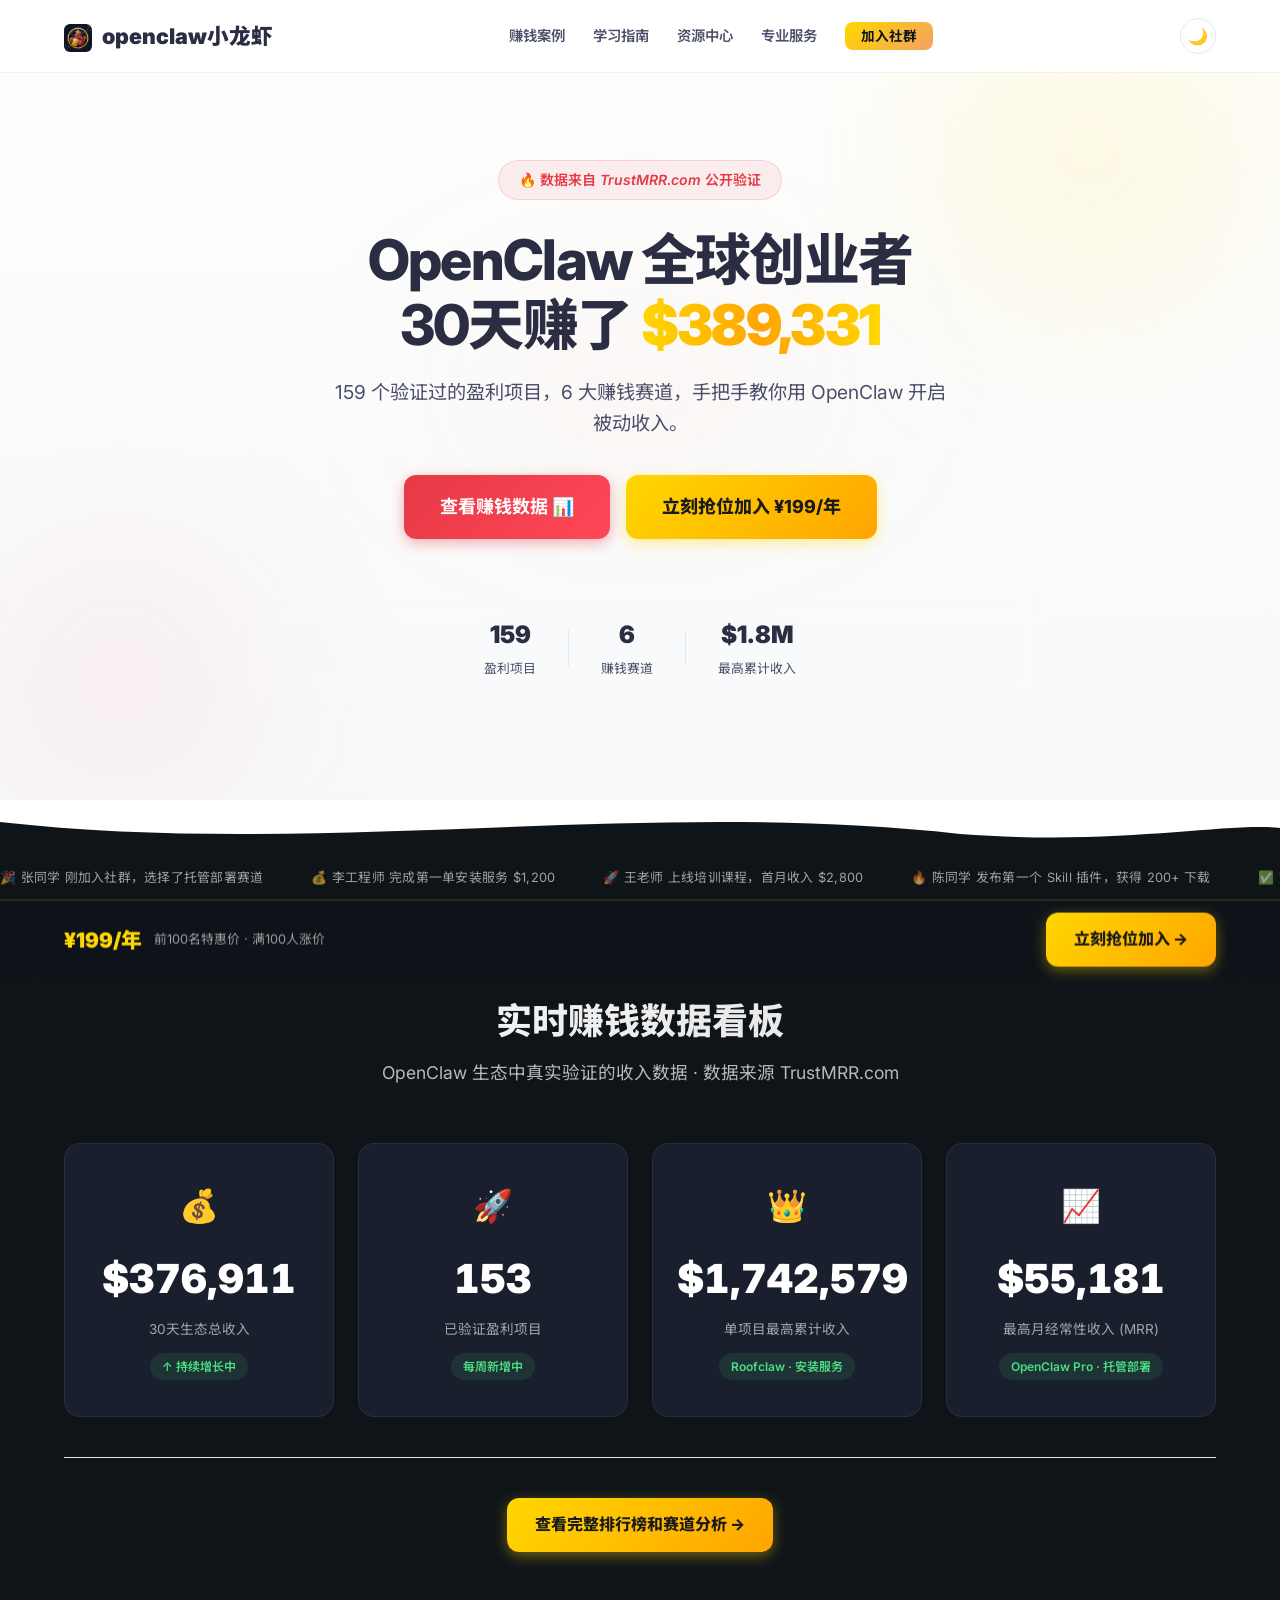
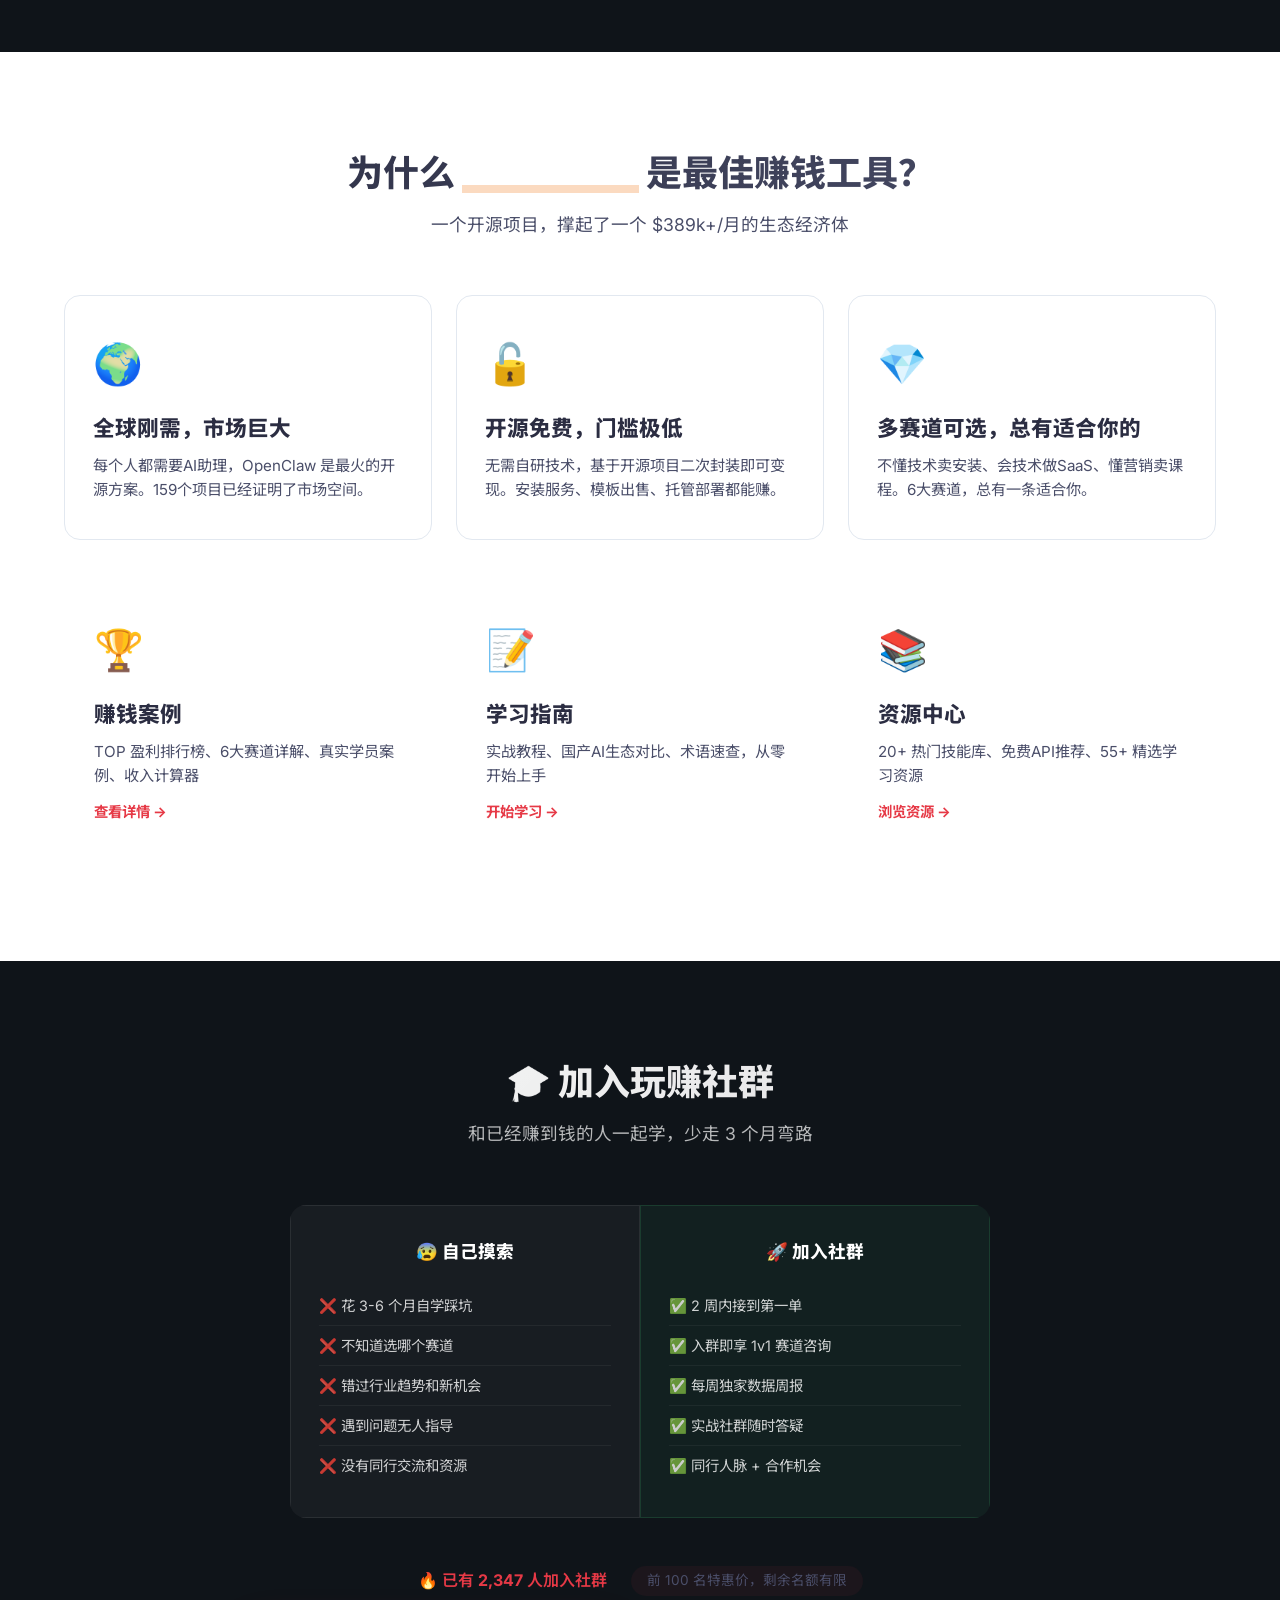
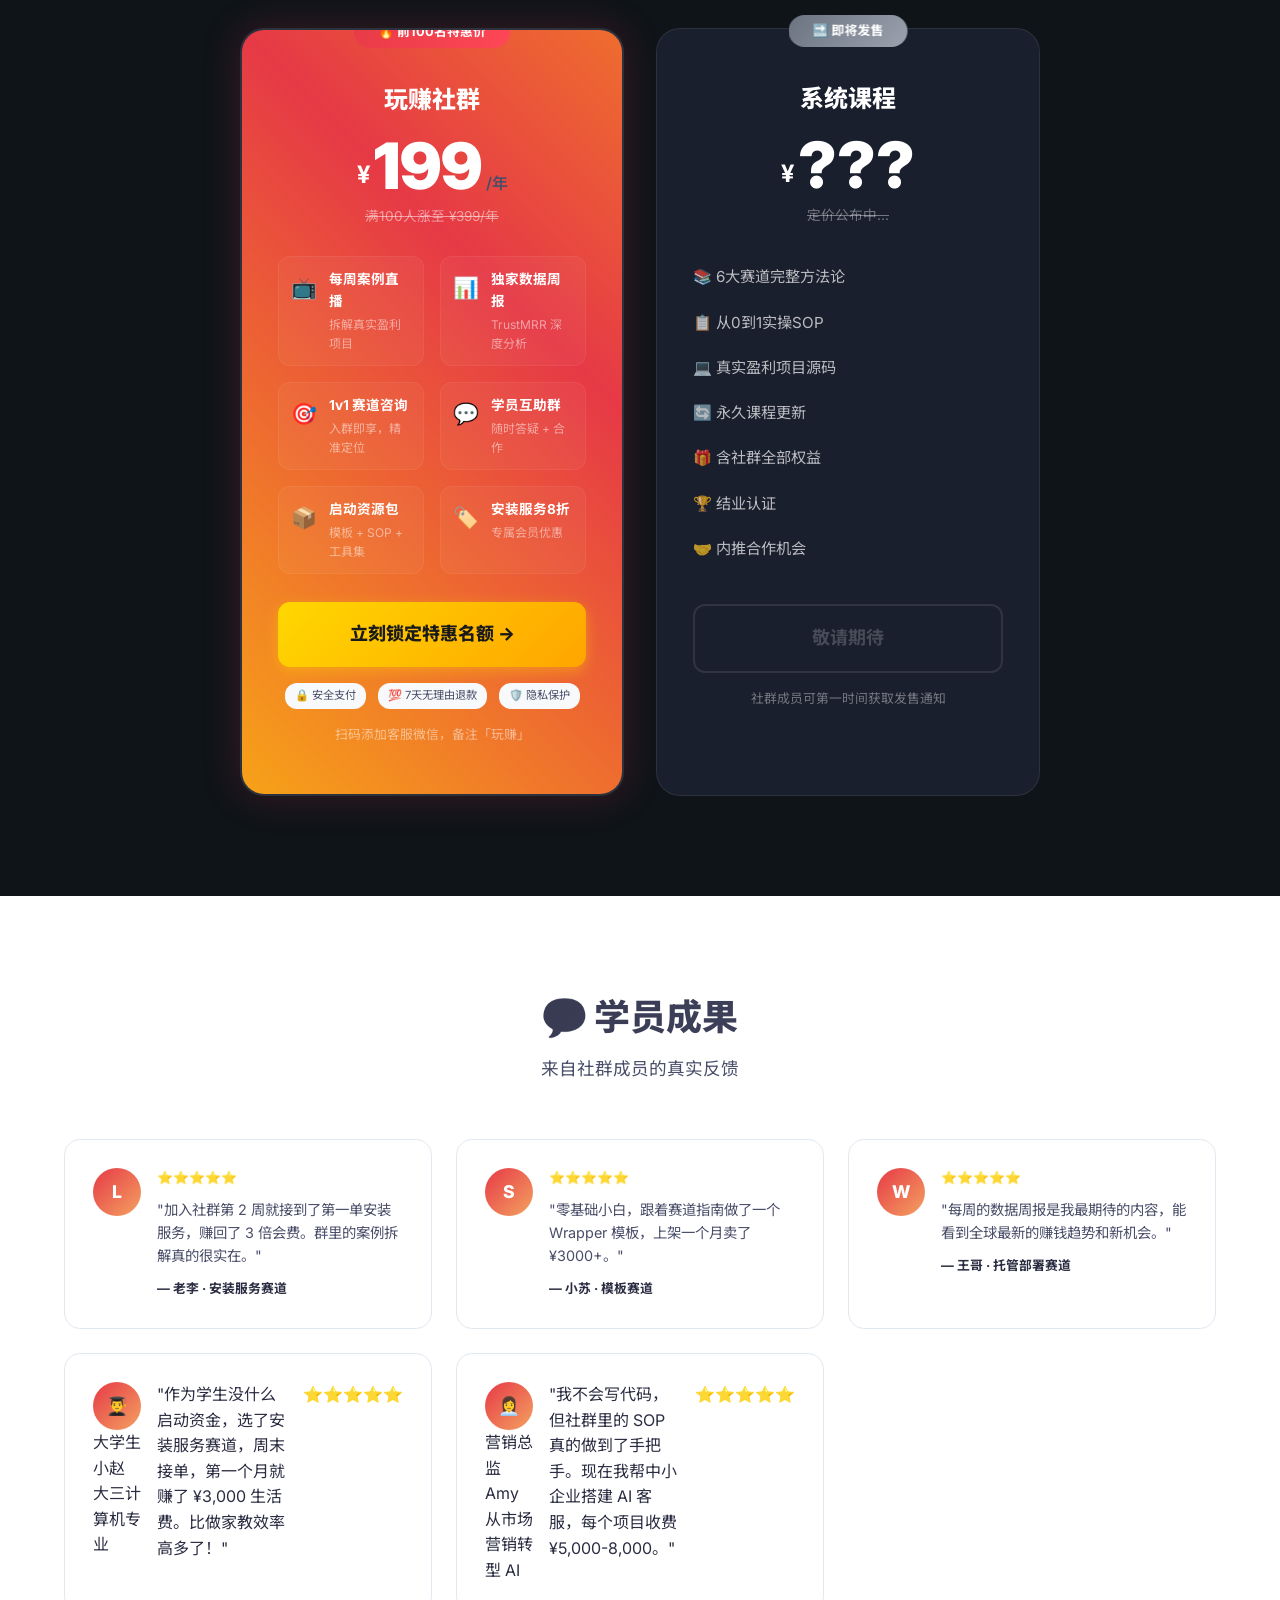
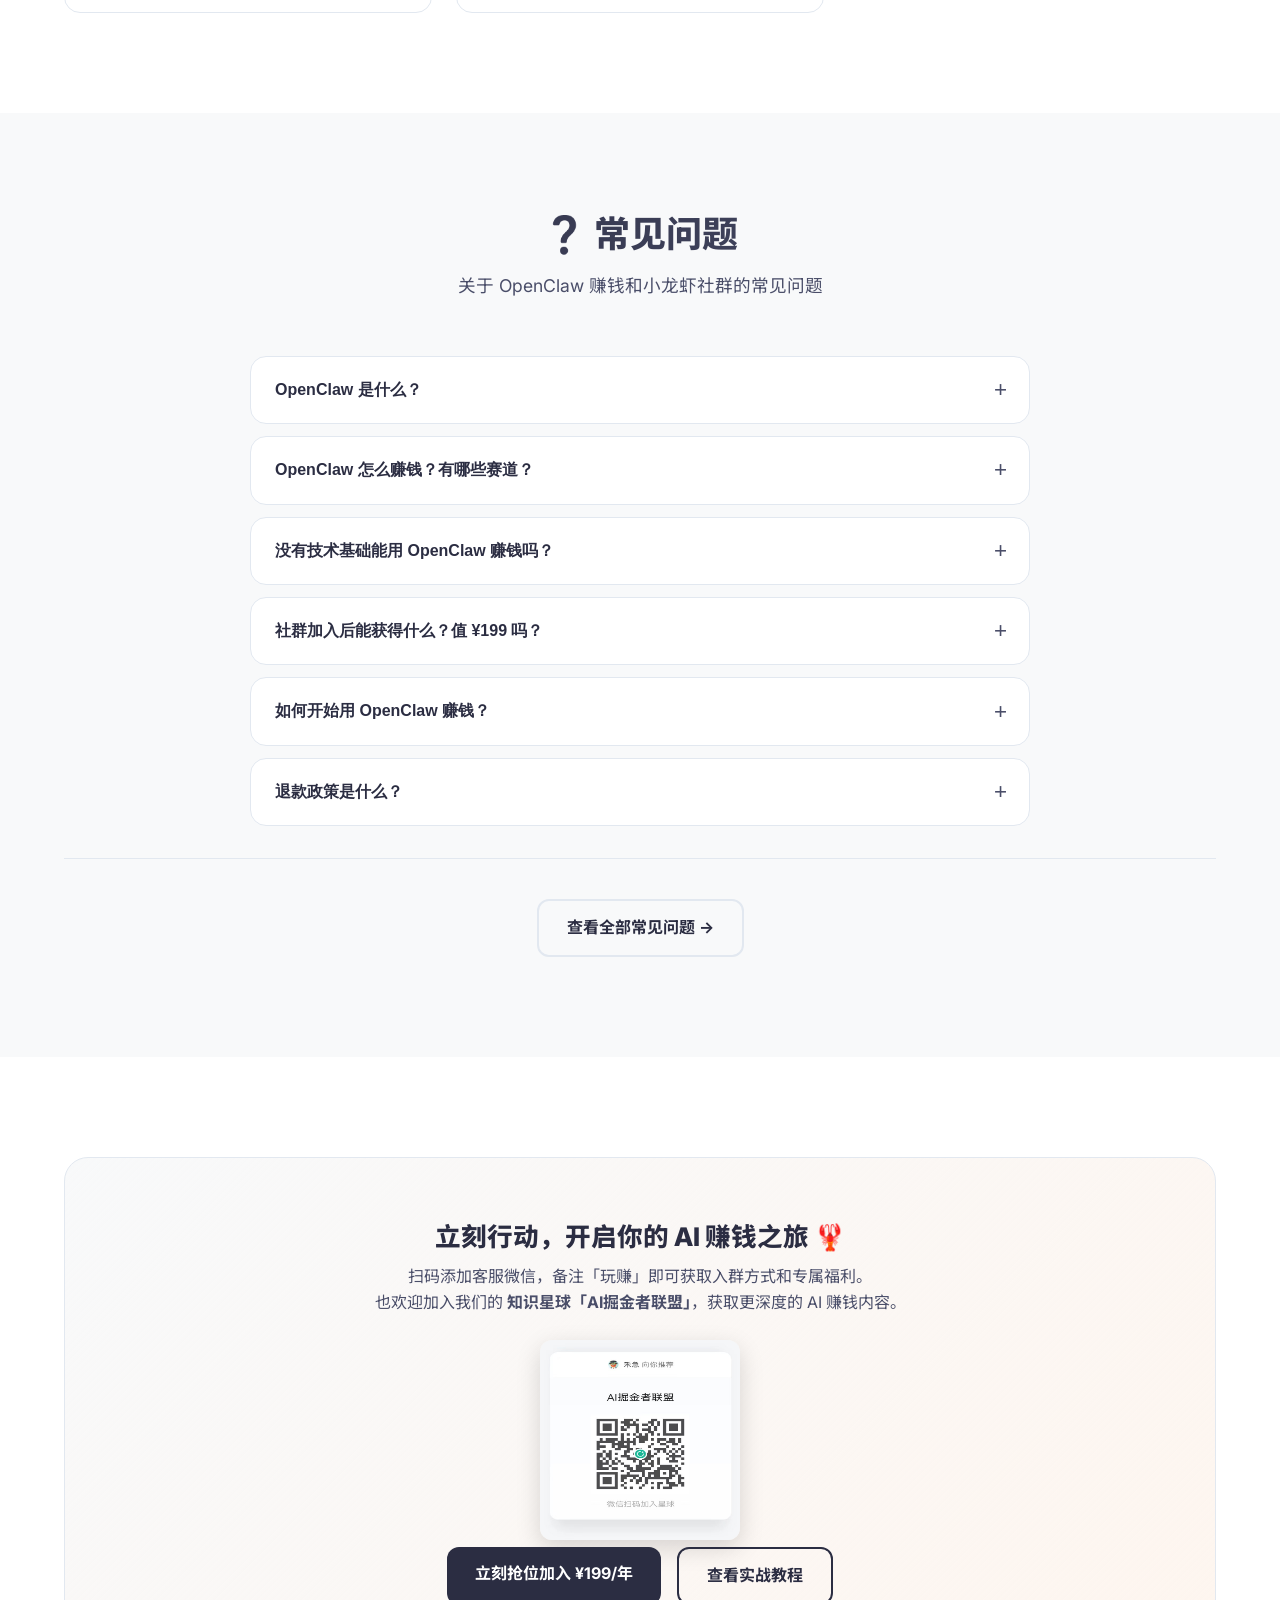
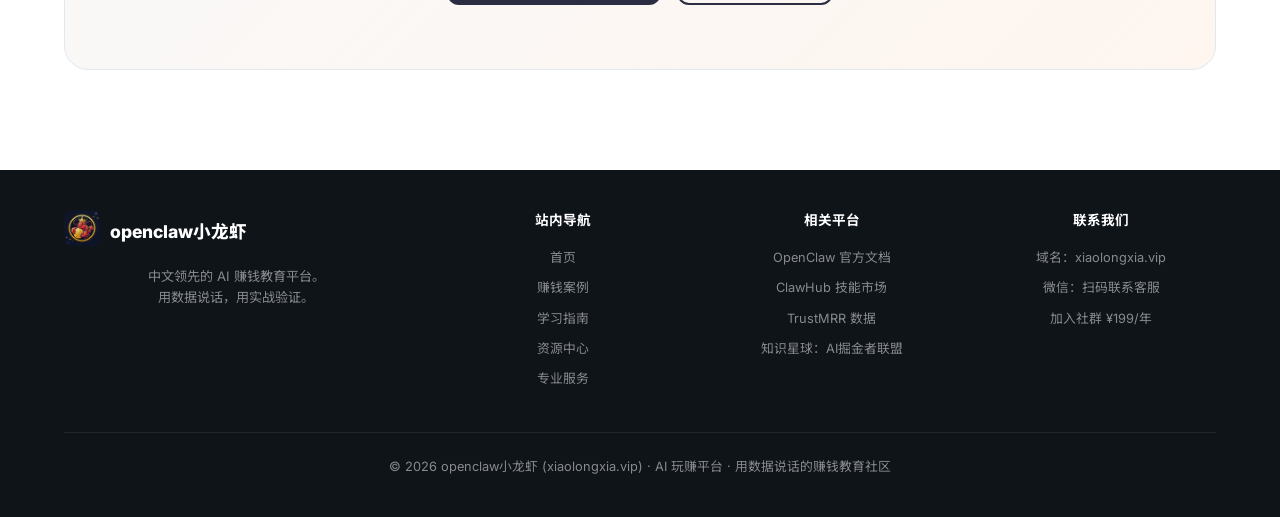
==== commit 628d7770: "feat: 多页面架构重构 - 从单页拆分为5个独立页面 - index.html: 精简为核心转化页（Hero + Dashboard + Features + Pricing + Testimon" ====
--- a/index.html
+++ b/index.html
@@ -57,7 +57,7 @@
     }
     </script>
 
-    <!-- JSON-LD FAQ -->
+    <!-- JSON-LD FAQ (首页精选) -->
     <script type="application/ld+json">
     {
         "@context": "https://schema.org",
@@ -66,98 +66,27 @@
             {
                 "@type": "Question",
                 "name": "OpenClaw 是什么？",
-                "acceptedAnswer": {
-                    "@type": "Answer",
-                    "text": "OpenClaw 是一个开源的本地化 AI 智能体平台，用户无需编程即可创建和部署 AI 助理，并连接 Telegram、Discord、微信、飞书等工具。它是目前全球最受欢迎的开源 AI Agent 框架之一。"
-                }
+                "acceptedAnswer": { "@type": "Answer", "text": "OpenClaw 是一个开源的本地化 AI 智能体平台，用户无需编程即可创建和部署 AI 助理，并连接 Telegram、Discord、微信、飞书等工具。" }
             },
             {
                 "@type": "Question",
                 "name": "OpenClaw 怎么赚钱？",
-                "acceptedAnswer": {
-                    "@type": "Answer",
-                    "text": "根据 TrustMRR.com 的公开数据，目前有 159 个基于 OpenClaw 的项目在盈利，30天总收入超过 $389,000。主要赚钱方式包括6大赛道：托管部署服务、安装服务、模板/Wrapper 出售、培训教育、技能市场、以及基于 OpenClaw 的 SaaS 产品。"
-                }
+                "acceptedAnswer": { "@type": "Answer", "text": "159 个项目30天总收入超过 $389,000。6大赛道：托管部署、安装服务、模板/Wrapper、培训教育、技能市场、SaaS 产品。" }
             },
             {
                 "@type": "Question",
-                "name": "没有技术基础能用 OpenClaw 赚钱吗？",
-                "acceptedAnswer": {
-                    "@type": "Answer",
-                    "text": "完全可以。安装服务赛道和培训教育赛道对技术要求最低。例如 setupclaw 仅提供安装服务，月收入达 $43,000；Roofclaw 卖预装 OpenClaw 的硬件设备，累计收入 $1.8M。零基础用户可以从安装服务入手，边赚边学。"
-                }
+                "name": "没有技术基础能赚钱吗？",
+                "acceptedAnswer": { "@type": "Answer", "text": "完全可以。安装服务和培训教育赛道技术要求最低。setupclaw 仅做安装服务月入 $43k，Roofclaw 累计收入 $1.8M。" }
             },
             {
                 "@type": "Question",
-                "name": "OpenClaw 有哪些赚钱赛道？",
-                "acceptedAnswer": {
-                    "@type": "Answer",
-                    "text": "共6大赛道：1) 托管部署——提供一键云端部署服务收月费；2) 安装服务——为客户远程或线下安装配置；3) 模板/Wrapper——开发封装工具出售；4) 培训教育——教别人使用 OpenClaw；5) 技能市场——开发和销售 AI 技能插件；6) SaaS 产品——基于 OpenClaw 构建独立产品。"
-                }
-            },
-            {
-                "@type": "Question",
-                "name": "小龙虾玩赚社群加入后能获得什么？",
-                "acceptedAnswer": {
-                    "@type": "Answer",
-                    "text": "社群权益包括：每周赚钱案例拆解直播、独家盈利数据周报（TrustMRR 深度分析）、入群即享1v1赛道选择咨询、学员互助交流群、新手启动资源包、优先参与内测项目、远程安装服务8折优惠。年费仅 ¥199，前100名加入后涨价。"
-                }
-            },
-            {
-                "@type": "Question",
-                "name": "OpenClaw 和国内类似产品有什么区别？",
-                "acceptedAnswer": {
-                    "@type": "Answer",
-                    "text": "OpenClaw 是完全开源、本地优先的方案，数据和模型留在你自己的设备上，隐私安全有保障。它拥有全球最活跃的开发者社区和超过 700 个技能插件。国内类似产品大多是闭源的云服务，灵活性和可扩展性不如 OpenClaw。"
-                }
-            },
-            {
-                "@type": "Question",
-                "name": "MRR 是什么意思？",
-                "acceptedAnswer": {
-                    "@type": "Answer",
-                    "text": "MRR 即 Monthly Recurring Revenue（月经常性收入），是衡量订阅制/SaaS 业务健康度的核心指标。例如 OpenClaw Pro 的 MRR 为 $57,000，意味着每个月都有 $57,000 的稳定订阅收入。MRR 越高，说明被动收入越稳定。"
-                }
-            },
-            {
-                "@type": "Question",
-                "name": "如何开始用 OpenClaw 赚钱？",
-                "acceptedAnswer": {
-                    "@type": "Answer",
-                    "text": "第一步：了解6大赛道，选择适合自己的方向；第二步：学习基础教程，完成 OpenClaw 的安装和配置；第三步：参考 TrustMRR 上的成功案例，确定商业模式；第四步：加入小龙虾玩赚社群，获取详细的启动 SOP 和持续的案例支持。"
-                }
-            },
-            {
-                "@type": "Question",
-                "name": "在中国使用 OpenClaw 需要翻墙吗？",
-                "acceptedAnswer": {
-                    "@type": "Answer",
-                    "text": "OpenClaw 本身部署在你自己的设备上，不需要翻墙。但连接某些海外 AI 模型（如 Claude、GPT）需要网络代理。好消息是 OpenClaw 完美支持国产模型，包括 DeepSeek、通义千问、Kimi 等，使用国产模型完全不需要翻墙。"
-                }
-            },
-            {
-                "@type": "Question",
-                "name": "兼职做 OpenClaw 能赚到钱吗？",
-                "acceptedAnswer": {
-                    "@type": "Answer",
-                    "text": "完全可以。安装服务赛道非常适合兼职，每单服务只需1-2小时。培训教育赛道可以录制课程后持续销售。根据我们社群数据，兼职学员平均每月可以赚取 $500-$3,000，具体取决于投入时间和选择的赛道。"
-                }
-            },
-            {
-                "@type": "Question",
-                "name": "和其他 AI 赚钱课程有什么区别？",
-                "acceptedAnswer": {
-                    "@type": "Answer",
-                    "text": "小龙虾玩赚平台的核心区别是数据驱动。我们所有的赚钱案例都来自 TrustMRR.com 公开验证的真实收入数据，不是虚假承诺。此外我们提供6大赛道系统化拆解和持续更新的盈利数据周报，而非一次性课程。"
-                }
+                "name": "社群加入后能获得什么？",
+                "acceptedAnswer": { "@type": "Answer", "text": "每周案例拆解直播、独家盈利数据周报、1v1赛道咨询、学员互助交流群、新手启动资源包、远程安装服务8折。年费 ¥199。" }
             },
             {
                 "@type": "Question",
                 "name": "退款政策是什么？",
-                "acceptedAnswer": {
-                    "@type": "Answer",
-                    "text": "我们提供7天无理由退款保障。加入社群后如果觉得不适合，7天内可以全额退款，无需任何理由。我们对内容质量有信心，退款率极低。"
-                }
+                "acceptedAnswer": { "@type": "Answer", "text": "7天无理由退款保障，全额退款无需理由。" }
             }
         ]
     }
@@ -185,42 +114,16 @@
         "@type": "BreadcrumbList",
         "itemListElement": [
             { "@type": "ListItem", "position": 1, "name": "首页", "item": "https://xiaolongxia.vip/" },
-            { "@type": "ListItem", "position": 2, "name": "赚钱数据", "item": "https://xiaolongxia.vip/#profit-dashboard" },
-            { "@type": "ListItem", "position": 3, "name": "赛道指南", "item": "https://xiaolongxia.vip/#tracks" },
-            { "@type": "ListItem", "position": 4, "name": "加入社群", "item": "https://xiaolongxia.vip/#pricing" },
-            { "@type": "ListItem", "position": 5, "name": "免费资源", "item": "https://xiaolongxia.vip/#tutorials" }
+            { "@type": "ListItem", "position": 2, "name": "赚钱案例", "item": "https://xiaolongxia.vip/cases.html" },
+            { "@type": "ListItem", "position": 3, "name": "学习指南", "item": "https://xiaolongxia.vip/guides.html" },
+            { "@type": "ListItem", "position": 4, "name": "资源中心", "item": "https://xiaolongxia.vip/resources.html" },
+            { "@type": "ListItem", "position": 5, "name": "专业服务", "item": "https://xiaolongxia.vip/services.html" }
         ]
     }
     </script>
 
     <link rel="stylesheet" href="styles.css">
-    <link
-        href="https://fonts.googleapis.com/css2?family=Inter:wght@400;600;700;800;900&family=Noto+Sans+SC:wght@400;500;700;900&display=swap"
-        rel="stylesheet">
-
-    <!-- Google Analytics 4 (替换 GA_MEASUREMENT_ID 为你的 ID) -->
-    <!--
-    <script async src="https://www.googletagmanager.com/gtag/js?id=GA_MEASUREMENT_ID"></script>
-    <script>
-        window.dataLayer = window.dataLayer || [];
-        function gtag(){dataLayer.push(arguments);}
-        gtag('js', new Date());
-        gtag('config', 'GA_MEASUREMENT_ID');
-    </script>
-    -->
-
-    <!-- 百度统计 (替换 BAIDU_ID 为你的站点 ID) -->
-    <!--
-    <script>
-        var _hmt = _hmt || [];
-        (function() {
-            var hm = document.createElement("script");
-            hm.src = "https://hm.baidu.com/hm.js?BAIDU_ID";
-            var s = document.getElementsByTagName("script")[0];
-            s.parentNode.insertBefore(hm, s);
-        })();
-    </script>
-    -->
+    <link href="https://fonts.googleapis.com/css2?family=Inter:wght@400;600;700;800;900&family=Noto+Sans+SC:wght@400;500;700;900&display=swap" rel="stylesheet">
 </head>
 
 <body>
@@ -235,15 +138,13 @@
     <!-- ========== 导航栏 ========== -->
     <nav class="navbar">
         <div class="container nav-container">
-            <a href="#" class="logo"><picture><source srcset="logo.webp" type="image/webp"><img src="logo.png" alt="小龙虾" class="logo-img" width="32" height="32"></picture> openclaw小龙虾</a>
+            <a href="index.html" class="logo"><picture><source srcset="logo.webp" type="image/webp"><img src="logo.png" alt="小龙虾" class="logo-img" width="32" height="32"></picture> openclaw小龙虾</a>
             <ul class="nav-links">
-                <li><a href="#profit-dashboard">赚钱数据</a></li>
-                <li><a href="#profit-cases">案例拆解</a></li>
-                <li><a href="#tracks">赛道指南</a></li>
-                <li><a href="#pricing">加入社群</a></li>
-                <li><a href="#alternatives">国产生态</a></li>
-                <li><a href="#guides">实战教程</a></li>
-                <li><a href="#tutorials">免费资源</a></li>
+                <li><a href="cases.html">赚钱案例</a></li>
+                <li><a href="guides.html">学习指南</a></li>
+                <li><a href="resources.html">资源中心</a></li>
+                <li><a href="services.html">专业服务</a></li>
+                <li><a href="#pricing" class="nav-cta-link">加入社群</a></li>
             </ul>
             <div class="hamburger" id="hamburger">
                 <span></span>
@@ -262,7 +163,7 @@
                 <h1>OpenClaw 全球创业者<br>30天赚了 <span class="highlight-money">$389,331</span></h1>
                 <p>159 个验证过的盈利项目，6 大赚钱赛道，手把手教你用 OpenClaw 开启被动收入。</p>
                 <div class="hero-actions">
-                    <a href="#profit-dashboard" class="btn btn-primary btn-large">查看赚钱数据 📊</a>
+                    <a href="cases.html" class="btn btn-primary btn-large">查看赚钱数据 📊</a>
                     <a href="#pricing" class="btn btn-gold btn-large">立刻抢位加入 ¥199/年</a>
                 </div>
                 <div class="hero-trust">
@@ -305,7 +206,6 @@
                 <span class="ticker-item">🎯 赵同学 兼职做安装服务，月入 $1,500</span>
                 <span class="ticker-item">💡 周开发者 Wrapper 模板 7 天卖出 50 份</span>
                 <span class="ticker-item">🌟 已有 2,300+ 人加入小龙虾玩赚社群</span>
-                <!-- 重复一遍实现无缝滚动 -->
                 <span class="ticker-item">🎉 张同学 刚加入社群，选择了托管部署赛道</span>
                 <span class="ticker-item">💰 李工程师 完成第一单安装服务 $1,200</span>
                 <span class="ticker-item">🚀 王老师 上线培训课程，首月收入 $2,800</span>
@@ -321,8 +221,7 @@
         <section id="profit-dashboard" class="section bg-dark">
             <div class="container">
                 <h2 class="section-title text-white">实时赚钱数据看板</h2>
-                <p class="section-subtitle" style="color: rgba(255,255,255,0.7);">OpenClaw 生态中真实验证的收入数据 · 数据来源 <cite
-                        style="font-style:normal;">TrustMRR.com</cite></p>
+                <p class="section-subtitle" style="color: rgba(255,255,255,0.7);">OpenClaw 生态中真实验证的收入数据 · 数据来源 <cite style="font-style:normal;">TrustMRR.com</cite></p>
                 <div class="dashboard-grid">
                     <div class="dashboard-card">
                         <div class="dashboard-icon">💰</div>
@@ -348,6 +247,9 @@
                         <div class="dashboard-label">最高月经常性收入 (MRR)</div>
                         <div class="dashboard-trend">OpenClaw Pro · 托管部署</div>
                     </div>
+                </div>
+                <div class="section-cta" style="margin-top:40px;">
+                    <a href="cases.html" class="btn btn-gold">查看完整排行榜和赛道分析 →</a>
                 </div>
             </div>
         </section>
@@ -374,239 +276,37 @@
                         <p>不懂技术卖安装、会技术做SaaS、懂营销卖课程。6大赛道，总有一条适合你。</p>
                     </div>
                 </div>
+
+                <!-- 快速导航卡片 -->
+                <div class="grid features-grid" style="margin-top: 40px;">
+                    <a href="cases.html" class="card feature-card link-card">
+                        <div class="icon">🏆</div>
+                        <h3>赚钱案例</h3>
+                        <p>TOP 盈利排行榜、6大赛道详解、真实学员案例、收入计算器</p>
+                        <span class="link-arrow">查看详情 →</span>
+                    </a>
+                    <a href="guides.html" class="card feature-card link-card">
+                        <div class="icon">📝</div>
+                        <h3>学习指南</h3>
+                        <p>实战教程、国产AI生态对比、术语速查，从零开始上手</p>
+                        <span class="link-arrow">开始学习 →</span>
+                    </a>
+                    <a href="resources.html" class="card feature-card link-card">
+                        <div class="icon">📚</div>
+                        <h3>资源中心</h3>
+                        <p>20+ 热门技能库、免费API推荐、55+ 精选学习资源</p>
+                        <span class="link-arrow">浏览资源 →</span>
+                    </a>
+                </div>
             </div>
         </section>
 
-        <!-- ========== TOP 盈利排行榜 ========== -->
-        <section id="profit-cases" class="section bg-light">
-            <div class="container">
-                <h2 class="section-title">🏆 TOP 盈利项目排行榜</h2>
-                <p class="section-subtitle">他们用 OpenClaw 赚到了真金白银 — 你也可以</p>
-
-                <div class="track-filter-container" id="track-filter-container">
-                    <!-- 动态生成赛道筛选按钮 -->
-                </div>
-
-                <div class="profit-grid" id="profit-grid">
-                    <!-- 动态生成排行榜卡片 -->
-                </div>
-
-                <div class="section-cta">
-                    <p class="cta-text">想知道这些项目背后的详细运营方法？</p>
-                    <a href="#pricing" class="btn btn-primary">加入社群获取深度拆解 →</a>
-                </div>
-            </div>
-        </section>
-
-        <!-- ========== 6大赚钱赛道 ========== -->
-        <section id="tracks" class="section">
-            <div class="container">
-                <h2 class="section-title">🗺️ 6大赚钱赛道</h2>
-                <p class="section-subtitle">不管你是什么背景，都能找到适合自己的赛道</p>
-                <div class="grid tracks-grid" id="tracks-grid">
-                    <!-- 动态生成赛道卡片 -->
-                </div>
-            </div>
-        </section>
-
-        <!-- ========== 成功案例 ========== -->
-        <section id="case-studies" class="section">
-            <div class="container">
-                <h2 class="section-title">真实学员成功案例</h2>
-                <p class="section-subtitle">他们从零开始，用 OpenClaw 实现了收入突破</p>
-                <div class="case-grid">
-                    <div class="case-card">
-                        <div class="case-header">
-                            <div class="case-avatar">👨‍💻</div>
-                            <div class="case-meta">
-                                <h3>小陈 · 前端开发者</h3>
-                                <span class="case-tag" style="background: #6366f115; color: #6366f1;">托管部署赛道</span>
-                            </div>
-                        </div>
-                        <div class="case-timeline">
-                            <div class="case-step">
-                                <div class="case-step-dot"></div>
-                                <div class="case-step-content">
-                                    <strong>起点</strong>
-                                    <p>3年前端经验，想做副业但不知道从何入手</p>
-                                </div>
-                            </div>
-                            <div class="case-step">
-                                <div class="case-step-dot active"></div>
-                                <div class="case-step-content">
-                                    <strong>第1个月</strong>
-                                    <p>加入社群，学习 OpenClaw 部署，搭建一键部署服务</p>
-                                </div>
-                            </div>
-                            <div class="case-step">
-                                <div class="case-step-dot active"></div>
-                                <div class="case-step-content">
-                                    <strong>第3个月</strong>
-                                    <p>积累 30+ 付费客户，MRR 达到 $2,400</p>
-                                </div>
-                            </div>
-                            <div class="case-step">
-                                <div class="case-step-dot success"></div>
-                                <div class="case-step-content">
-                                    <strong>现在</strong>
-                                    <p>MRR $8,500，全职运营，已实现财务自由</p>
-                                </div>
-                            </div>
-                        </div>
-                        <div class="case-result">
-                            <span class="case-income">月收入 $8,500+</span>
-                            <span class="case-time">耗时 6 个月</span>
-                        </div>
-                    </div>
-
-                    <div class="case-card">
-                        <div class="case-header">
-                            <div class="case-avatar">👩‍🏫</div>
-                            <div class="case-meta">
-                                <h3>Lily · 英语老师</h3>
-                                <span class="case-tag" style="background: #ec489915; color: #ec4899;">培训教育赛道</span>
-                            </div>
-                        </div>
-                        <div class="case-timeline">
-                            <div class="case-step">
-                                <div class="case-step-dot"></div>
-                                <div class="case-step-content">
-                                    <strong>起点</strong>
-                                    <p>零技术基础，但擅长教学和内容创作</p>
-                                </div>
-                            </div>
-                            <div class="case-step">
-                                <div class="case-step-dot active"></div>
-                                <div class="case-step-content">
-                                    <strong>第2周</strong>
-                                    <p>录制「零基础安装 OpenClaw」系列课程</p>
-                                </div>
-                            </div>
-                            <div class="case-step">
-                                <div class="case-step-dot active"></div>
-                                <div class="case-step-content">
-                                    <strong>第2个月</strong>
-                                    <p>B站粉丝破万，开通付费咨询和社群</p>
-                                </div>
-                            </div>
-                            <div class="case-step">
-                                <div class="case-step-dot success"></div>
-                                <div class="case-step-content">
-                                    <strong>现在</strong>
-                                    <p>课程 + 咨询月收入 $4,200，完全远程工作</p>
-                                </div>
-                            </div>
-                        </div>
-                        <div class="case-result">
-                            <span class="case-income">月收入 $4,200+</span>
-                            <span class="case-time">耗时 3 个月</span>
-                        </div>
-                    </div>
-
-                    <div class="case-card">
-                        <div class="case-header">
-                            <div class="case-avatar">🧑‍💼</div>
-                            <div class="case-meta">
-                                <h3>老王 · 运维工程师</h3>
-                                <span class="case-tag" style="background: #10b98115; color: #10b981;">安装服务赛道</span>
-                            </div>
-                        </div>
-                        <div class="case-timeline">
-                            <div class="case-step">
-                                <div class="case-step-dot"></div>
-                                <div class="case-step-content">
-                                    <strong>起点</strong>
-                                    <p>做了 5 年运维，想利用技术能力赚外快</p>
-                                </div>
-                            </div>
-                            <div class="case-step">
-                                <div class="case-step-dot active"></div>
-                                <div class="case-step-content">
-                                    <strong>第1周</strong>
-                                    <p>在闲鱼和淘宝上架 OpenClaw 远程安装服务</p>
-                                </div>
-                            </div>
-                            <div class="case-step">
-                                <div class="case-step-dot active"></div>
-                                <div class="case-step-content">
-                                    <strong>第1个月</strong>
-                                    <p>接了 15 单，每单 ¥200-500，兼职月入 ¥5,000+</p>
-                                </div>
-                            </div>
-                            <div class="case-step">
-                                <div class="case-step-dot success"></div>
-                                <div class="case-step-content">
-                                    <strong>现在</strong>
-                                    <p>拓展企业客户，月均 40+ 单，兼职月入 $3,000</p>
-                                </div>
-                            </div>
-                        </div>
-                        <div class="case-result">
-                            <span class="case-income">月收入 $3,000+</span>
-                            <span class="case-time">兼职 · 耗时 2 个月</span>
-                        </div>
-                    </div>
-                </div>
-            </div>
-        </section>
-
-        <!-- ========== 收入计算器 ========== -->
-        <section id="calculator" class="section bg-light">
-            <div class="container">
-                <h2 class="section-title">📊 你能赚多少？</h2>
-                <p class="section-subtitle">根据你的情况，看看推荐赛道和预估收入</p>
-
-                <div class="calculator-box">
-                    <div class="calc-form">
-                        <div class="calc-field">
-                            <label>每周可投入时间</label>
-                            <div class="calc-options" data-name="time">
-                                <button class="calc-opt" data-value="5">5小时以内</button>
-                                <button class="calc-opt" data-value="15">5-20小时</button>
-                                <button class="calc-opt" data-value="40">全职投入</button>
-                            </div>
-                        </div>
-                        <div class="calc-field">
-                            <label>技术水平</label>
-                            <div class="calc-options" data-name="skill">
-                                <button class="calc-opt" data-value="beginner">零基础</button>
-                                <button class="calc-opt" data-value="intermediate">会基本操作</button>
-                                <button class="calc-opt" data-value="advanced">技术达人</button>
-                            </div>
-                        </div>
-                        <div class="calc-field">
-                            <label>更偏好哪种收入方式</label>
-                            <div class="calc-options" data-name="preference">
-                                <button class="calc-opt" data-value="service">一单一单赚</button>
-                                <button class="calc-opt" data-value="recurring">被动收入</button>
-                                <button class="calc-opt" data-value="both">都可以</button>
-                            </div>
-                        </div>
-                    </div>
-                    <div class="calc-result" id="calc-result" style="display:none;">
-                        <div class="calc-result-header">
-                            <span class="calc-result-emoji">🎯</span>
-                            <h3>推荐赛道</h3>
-                        </div>
-                        <div class="calc-result-track" id="calc-track"></div>
-                        <div class="calc-result-income">
-                            <span class="calc-income-label">预估月收入区间</span>
-                            <span class="calc-income-value" id="calc-income"></span>
-                        </div>
-                        <div class="calc-result-ref" id="calc-ref"></div>
-                        <a href="#pricing" class="btn btn-primary" style="margin-top:24px;">获取详细启动指南 →</a>
-                    </div>
-                </div>
-            </div>
-        </section>
-
-        <!-- ========== 付费社群（转化优化版） ========== -->
+        <!-- ========== 付费社群 ========== -->
         <section id="pricing" class="section bg-dark" aria-label="定价方案">
             <div class="container">
                 <h2 class="section-title text-white">🎓 加入玩赚社群</h2>
                 <p class="section-subtitle" style="color:rgba(255,255,255,0.7);">和已经赚到钱的人一起学，少走 3 个月弯路</p>
 
-                <!-- 痛点对比表 -->
                 <div class="compare-table">
                     <div class="compare-col compare-without">
                         <div class="compare-header">😰 自己摸索</div>
@@ -636,7 +336,6 @@
                 </div>
 
                 <div class="pricing-grid">
-                    <!-- 社群卡片 -->
                     <div class="pricing-card pricing-featured pricing-dark">
                         <div class="pricing-badge">🔥 前100名特惠价</div>
                         <h3>玩赚社群</h3>
@@ -646,64 +345,41 @@
                             <span class="price-period">/年</span>
                         </div>
                         <div class="pricing-original">满100人涨至 ¥399/年</div>
-
-
-                        <!-- 权益网格 -->
                         <div class="benefit-grid">
                             <div class="benefit-item">
                                 <div class="benefit-icon">📺</div>
-                                <div class="benefit-text">
-                                    <strong>每周案例直播</strong>
-                                    <span>拆解真实盈利项目</span>
-                                </div>
+                                <div class="benefit-text"><strong>每周案例直播</strong><span>拆解真实盈利项目</span></div>
                             </div>
                             <div class="benefit-item">
                                 <div class="benefit-icon">📊</div>
-                                <div class="benefit-text">
-                                    <strong>独家数据周报</strong>
-                                    <span>TrustMRR 深度分析</span>
-                                </div>
+                                <div class="benefit-text"><strong>独家数据周报</strong><span>TrustMRR 深度分析</span></div>
                             </div>
                             <div class="benefit-item">
                                 <div class="benefit-icon">🎯</div>
-                                <div class="benefit-text">
-                                    <strong>1v1 赛道咨询</strong>
-                                    <span>入群即享，精准定位</span>
-                                </div>
+                                <div class="benefit-text"><strong>1v1 赛道咨询</strong><span>入群即享，精准定位</span></div>
                             </div>
                             <div class="benefit-item">
                                 <div class="benefit-icon">💬</div>
-                                <div class="benefit-text">
-                                    <strong>学员互助群</strong>
-                                    <span>随时答疑 + 合作</span>
-                                </div>
+                                <div class="benefit-text"><strong>学员互助群</strong><span>随时答疑 + 合作</span></div>
                             </div>
                             <div class="benefit-item">
                                 <div class="benefit-icon">📦</div>
-                                <div class="benefit-text">
-                                    <strong>启动资源包</strong>
-                                    <span>模板 + SOP + 工具集</span>
-                                </div>
+                                <div class="benefit-text"><strong>启动资源包</strong><span>模板 + SOP + 工具集</span></div>
                             </div>
                             <div class="benefit-item">
                                 <div class="benefit-icon">🏷️</div>
-                                <div class="benefit-text">
-                                    <strong>安装服务8折</strong>
-                                    <span>专属会员优惠</span>
-                                </div>
-                            </div>
-                        </div>
-
+                                <div class="benefit-text"><strong>安装服务8折</strong><span>专属会员优惠</span></div>
+                            </div>
+                        </div>
                         <a href="#contact" class="btn btn-gold btn-large btn-full">立刻锁定特惠名额 →</a>
-                            <div class="trust-badges">
-                                <span class="trust-badge">🔒 安全支付</span>
-                                <span class="trust-badge">💯 7天无理由退款</span>
-                                <span class="trust-badge">🛡️ 隐私保护</span>
-                            </div>
+                        <div class="trust-badges">
+                            <span class="trust-badge">🔒 安全支付</span>
+                            <span class="trust-badge">💯 7天无理由退款</span>
+                            <span class="trust-badge">🛡️ 隐私保护</span>
+                        </div>
                         <p class="pricing-note" style="color:rgba(255,255,255,0.5);">扫码添加客服微信，备注「玩赚」</p>
                     </div>
 
-                    <!-- 课程卡片 - 待发售 -->
                     <div class="pricing-card pricing-coming-soon pricing-dark">
                         <div class="pricing-badge pricing-badge-gray">🔜 即将发售</div>
                         <h3>系统课程</h3>
@@ -721,8 +397,7 @@
                             <li>🏆 结业认证</li>
                             <li>🤝 内推合作机会</li>
                         </ul>
-                        <a href="#contact" class="btn btn-secondary btn-large btn-full btn-disabled"
-                            style="border-color:rgba(255,255,255,0.2);color:rgba(255,255,255,0.4);">敬请期待</a>
+                        <a href="#contact" class="btn btn-secondary btn-large btn-full btn-disabled" style="border-color:rgba(255,255,255,0.2);color:rgba(255,255,255,0.4);">敬请期待</a>
                         <p class="pricing-note" style="color:rgba(255,255,255,0.4);">社群成员可第一时间获取发售通知</p>
                     </div>
                 </div>
@@ -781,541 +456,73 @@
                         <p>"我不会写代码，但社群里的 SOP 真的做到了手把手。现在我帮中小企业搭建 AI 客服，每个项目收费 ¥5,000-8,000。"</p>
                         <div class="testimonial-rating">⭐⭐⭐⭐⭐</div>
                     </div>
-                    <div class="testimonial-card reveal">
-                        <div class="testimonial-header">
-                            <div class="testimonial-avatar">👨‍🔧</div>
-                            <div>
-                                <div class="testimonial-name">自由职业者老孙</div>
-                                <div class="testimonial-role">全栈开发 · SaaS 赛道</div>
-                            </div>
-                        </div>
-                        <p>"基于 OpenClaw 做了一个垂直行业 SaaS，现在 MRR $4,200。社群里的赛道分析帮我避开了很多弯路，物超所值。"</p>
-                        <div class="testimonial-rating">⭐⭐⭐⭐⭐</div>
-                    </div>
-                    <div class="testimonial-card reveal">
-                        <div class="testimonial-header">
-                            <div class="testimonial-avatar">👩‍🏭</div>
-                            <div>
-                                <div class="testimonial-name">宝妈阿芳</div>
-                                <div class="testimonial-role">兼职 · 模板赛道</div>
-                            </div>
-                        </div>
-                        <p>"白天带娃，晚上做 OpenClaw 模板。第一个模板在 ClawHub 上架后，睡觉都在赚钱！被动收入每月 ¥2,000+，真香。"</p>
-                        <div class="testimonial-rating">⭐⭐⭐⭐⭐</div>
-                    </div>
                 </div>
             </div>
         </section>
 
-        <!-- ========== FAQ 问答区 ========== -->
+        <!-- ========== FAQ ========== -->
         <section id="faq" class="section bg-light" aria-label="常见问题">
             <div class="container">
                 <h2 class="section-title">❓ 常见问题</h2>
                 <p class="section-subtitle">关于 OpenClaw 赚钱和小龙虾社群的常见问题</p>
-
                 <div class="faq-container" id="faq-container">
                     <article class="faq-item" itemscope itemprop="mainEntity" itemtype="https://schema.org/Question">
                         <button class="faq-question" itemprop="name">OpenClaw 是什么？</button>
-                        <div class="faq-answer" itemscope itemprop="acceptedAnswer"
-                            itemtype="https://schema.org/Answer">
+                        <div class="faq-answer" itemscope itemprop="acceptedAnswer" itemtype="https://schema.org/Answer">
                             <div itemprop="text">
-                                <p>OpenClaw 是一个<strong>开源的本地化 AI 智能体平台</strong>，用户无需编程即可创建和部署 AI 助理，并连接
-                                    Telegram、Discord、微信、飞书等工具。它是目前全球最受欢迎的开源 AI Agent 框架之一，在 GitHub 上拥有超过 140,000 颗 Star。
-                                </p>
+                                <p>OpenClaw 是一个<strong>开源的本地化 AI 智能体平台</strong>，用户无需编程即可创建和部署 AI 助理，并连接 Telegram、Discord、微信、飞书等工具。它是目前全球最受欢迎的开源 AI Agent 框架之一，在 GitHub 上拥有超过 140,000 颗 Star。</p>
                             </div>
                         </div>
                     </article>
                     <article class="faq-item" itemscope itemprop="mainEntity" itemtype="https://schema.org/Question">
                         <button class="faq-question" itemprop="name">OpenClaw 怎么赚钱？有哪些赛道？</button>
-                        <div class="faq-answer" itemscope itemprop="acceptedAnswer"
-                            itemtype="https://schema.org/Answer">
+                        <div class="faq-answer" itemscope itemprop="acceptedAnswer" itemtype="https://schema.org/Answer">
                             <div itemprop="text">
-                                <p>根据 <cite>TrustMRR.com</cite> 的公开数据，159 个 OpenClaw 项目30天总收入超过
-                                    <strong>$389,000</strong>。主要分为6大赛道：
-                                </p>
+                                <p>根据 <cite>TrustMRR.com</cite> 的公开数据，159 个 OpenClaw 项目30天总收入超过 <strong>$389,000</strong>。主要分为6大赛道：</p>
                                 <ul>
-                                    <li><strong>托管部署</strong> — 提供一键云端部署服务，按月收费（如 OpenClaw Pro，MRR $57k）</li>
-                                    <li><strong>安装服务</strong> — 为客户远程或线下安装（如 setupclaw，月入 $43k）</li>
-                                    <li><strong>模板/Wrapper</strong> — 开发封装工具出售（如 OpenClaw Kit，累计 $42k）</li>
-                                    <li><strong>培训教育</strong> — 教别人用 OpenClaw 赚钱（如 AI MONEY GROUP，累计 $288k）</li>
-                                    <li><strong>技能市场</strong> — 开发/销售 AI 技能插件（如 Claw Mart，月入 $85k）</li>
-                                    <li><strong>SaaS 产品</strong> — 基于 OpenClaw 构建独立产品（如 Quick Claw，MRR $5.8k）</li>
+                                    <li><strong>托管部署</strong> — 一键云端部署服务，按月收费</li>
+                                    <li><strong>安装服务</strong> — 为客户远程或线下安装</li>
+                                    <li><strong>模板/Wrapper</strong> — 开发封装工具出售</li>
+                                    <li><strong>培训教育</strong> — 教别人用 OpenClaw 赚钱</li>
+                                    <li><strong>技能市场</strong> — 开发/销售 AI 技能插件</li>
+                                    <li><strong>SaaS 产品</strong> — 基于 OpenClaw 构建独立产品</li>
                                 </ul>
+                                <p><a href="cases.html">查看完整排行榜和赛道分析 →</a></p>
                             </div>
                         </div>
                     </article>
                     <article class="faq-item" itemscope itemprop="mainEntity" itemtype="https://schema.org/Question">
                         <button class="faq-question" itemprop="name">没有技术基础能用 OpenClaw 赚钱吗？</button>
-                        <div class="faq-answer" itemscope itemprop="acceptedAnswer"
-                            itemtype="https://schema.org/Answer">
+                        <div class="faq-answer" itemscope itemprop="acceptedAnswer" itemtype="https://schema.org/Answer">
                             <div itemprop="text">
-                                <p><strong>完全可以。</strong>安装服务赛道和培训教育赛道对技术要求最低。例如 setupclaw 仅提供安装服务，月收入达 $43,000；Roofclaw
-                                    卖预装 OpenClaw 的硬件设备，累计收入 <strong>$1.8M</strong>。零基础用户可以从安装服务入手，学习操作后逐步进阶到其他赛道。</p>
-                            </div>
-                        </div>
-                    </article>
-                    <article class="faq-item" itemscope itemprop="mainEntity" itemtype="https://schema.org/Question">
-                        <button class="faq-question" itemprop="name">小龙虾玩赚社群适合什么人？</button>
-                        <div class="faq-answer" itemscope itemprop="acceptedAnswer"
-                            itemtype="https://schema.org/Answer">
-                            <div itemprop="text">
-                                <p>适合所有想通过 OpenClaw 赚钱的人，尤其是：</p>
-                                <ul>
-                                    <li>想做 AI 副业但不知道从哪开始的人</li>
-                                    <li>已经在做 OpenClaw 相关业务，想扩大收入的人</li>
-                                    <li>对 AI 行业感兴趣，想找到具体变现方式的人</li>
-                                    <li>不懂技术，希望有人带领入门的零基础用户</li>
-                                </ul>
+                                <p><strong>完全可以。</strong>安装服务赛道和培训教育赛道对技术要求最低。零基础用户可以从安装服务入手，学习操作后逐步进阶到其他赛道。</p>
                             </div>
                         </div>
                     </article>
                     <article class="faq-item" itemscope itemprop="mainEntity" itemtype="https://schema.org/Question">
                         <button class="faq-question" itemprop="name">社群加入后能获得什么？值 ¥199 吗？</button>
-                        <div class="faq-answer" itemscope itemprop="acceptedAnswer"
-                            itemtype="https://schema.org/Answer">
+                        <div class="faq-answer" itemscope itemprop="acceptedAnswer" itemtype="https://schema.org/Answer">
                             <div itemprop="text">
                                 <p>社群权益包括：每周赚钱案例拆解直播、独家盈利数据周报、入群即享1v1赛道咨询、学员互助交流群、新手启动资源包、远程安装服务8折。</p>
-                                <p>仅远程安装服务8折优惠一项，单次就能省回大部分会费。更关键的是，你能获得经过验证的赚钱方法和同行人脉——这比自己摸索3-6个月的时间成本低得多。</p>
+                                <p>仅远程安装服务8折优惠一项，单次就能省回大部分会费。更关键的是，你能获得经过验证的赚钱方法和同行人脉。</p>
                             </div>
                         </div>
                     </article>
-                    <article class="faq-item" itemscope itemprop="mainEntity" itemtype="https://schema.org/Question">
-                        <button class="faq-question" itemprop="name">OpenClaw 和国内类似产品有什么区别？</button>
-                        <div class="faq-answer" itemscope itemprop="acceptedAnswer"
-                            itemtype="https://schema.org/Answer">
-                            <div itemprop="text">
-                                <p>OpenClaw 是<strong>完全开源、本地优先</strong>的方案，数据和模型留在你自己的设备上，隐私安全有保障。它拥有全球最活跃的开发者社区和超过 700
-                                    个技能插件。国内类似产品大多是闭源的云服务，灵活性和可扩展性不如 OpenClaw。对于想要赚钱的创业者来说，开源意味着你可以自由修改、封装和商业化。</p>
-                            </div>
-                        </div>
-                    </article>
-                    <article class="faq-item" itemscope itemprop="mainEntity" itemtype="https://schema.org/Question">
-                        <button class="faq-question" itemprop="name">什么是 MRR？排行榜上的数据怎么看？</button>
-                        <div class="faq-answer" itemscope itemprop="acceptedAnswer"
-                            itemtype="https://schema.org/Answer">
-                            <div itemprop="text">
-                                <p><strong>MRR</strong>（Monthly Recurring Revenue）即月经常性收入，是订阅制业务的核心指标。MRR
-                                    越高，说明被动收入越稳定。排行榜中「30天收入」是近一个月的总收入（可能包含一次性收入），而 MRR 只计算持续订阅的收入。例如 OpenClaw Pro 的 MRR
-                                    为 $57,000，代表每月稳定有 $57k 的订阅收入。</p>
-                            </div>
-                        </div>
-                    </article>
-                    <article class="faq-item" itemscope itemprop="mainEntity" itemtype="https://schema.org/Question">
-                        <button class="faq-question" itemprop="name">如何开始用 OpenClaw 赚钱？</button>
-                        <div class="faq-answer" itemscope itemprop="acceptedAnswer"
-                            itemtype="https://schema.org/Answer">
-                            <div itemprop="text">
-                                <p>四步走：</p>
-                                <ol>
-                                    <li><strong>了解赛道</strong> — 浏览本站的6大赛道介绍和排行榜，找到适合你的方向</li>
-                                    <li><strong>学习基础</strong> — 利用本站免费资源完成 OpenClaw 的安装和配置</li>
-                                    <li><strong>参考案例</strong> — 研究 TrustMRR 上的成功项目，确定你的商业模式</li>
-                                    <li><strong>加入社群</strong> — 获取详细的启动 SOP、持续的案例拆解和同行支持</li>
-                                </ol>
-                            </div>
-                        </div>
-                    </article>
-                <div class="faq-item">
-                    <button class="faq-question">在中国使用 OpenClaw 需要翻墙吗？</button>
-                    <div class="faq-answer">
-                        <p>OpenClaw 本身部署在你自己的设备上，<strong>不需要翻墙</strong>。连接海外 AI 模型（如 Claude、GPT）需要网络代理，但 OpenClaw 完美支持国产模型——DeepSeek、通义千问、Kimi、智谱 GLM 等都可以直接使用，完全不需要翻墙。我们的教程也专门针对国内网络环境做了优化。</p>
-                    </div>
-                </div>
-                <div class="faq-item">
-                    <button class="faq-question">兼职做能赚到钱吗？每天需要多少时间？</button>
-                    <div class="faq-answer">
-                        <p>完全可以兼职！安装服务赛道每单只需 1-2 小时，利用周末就能做。培训教育赛道可以一次性录制课程后持续销售。根据社群数据，<strong>兼职学员平均每月 $500-$3,000</strong>。每天投入 1-2 小时就能启动，后期如果想全职投入，收入上限会更高。</p>
-                    </div>
-                </div>
-                <div class="faq-item">
-                    <button class="faq-question">和其他 AI 赚钱课程有什么区别？</button>
-                    <div class="faq-answer">
-                        <p>核心区别是<strong>数据驱动</strong>。我们所有赚钱案例都来自 TrustMRR.com 公开验证的真实收入数据，不是虚假承诺。此外我们提供 6 大赛道系统化拆解、持续更新的盈利数据周报、1v1 赛道咨询，而非一次性课程。加入后是持续的陪伴式成长。</p>
-                    </div>
-                </div>
-                <div class="faq-item">
-                    <button class="faq-question">退款政策是什么？</button>
-                    <div class="faq-answer">
-                        <p>我们提供 <strong>7 天无理由退款保障</strong>。加入社群后如果觉得不适合，7 天内全额退款，无需任何理由。我们对内容质量非常有信心，历史退款率不到 2%。你可以先体验，满意再留下。</p>
-                    </div>
-                </div>
-                <div class="faq-item">
-                    <button class="faq-question">OpenClaw 更新会不会影响我的项目？</button>
-                    <div class="faq-answer">
-                        <p>OpenClaw 是开源项目，更新频繁但向后兼容性很好。我们社群会第一时间追踪重大更新，提供适配指南。此外，赚钱的核心不是 OpenClaw 本身的代码，而是你选择的商业模式——安装服务、培训教育等赛道不会因为技术更新而失效。</p>
-                    </div>
-                </div>
-                </div>
-            </div>
-        </section>
-
-        <!-- ========== 术语表 / 知识库 ========== -->
-        <section id="glossary" class="section">
-            <div class="container">
-                <h2 class="section-title">📖 OpenClaw 赚钱术语速查</h2>
-                <p class="section-subtitle">看懂排行榜，理解商业模式，你需要知道这些概念</p>
-                <div class="glossary-grid">
-                    <dl class="glossary-list">
-                        <div class="glossary-item">
-                            <dt>MRR (Monthly Recurring Revenue)</dt>
-                            <dd>月经常性收入。衡量订阅制业务每月稳定收入的指标。MRR 越高，被动收入越稳。</dd>
-                        </div>
-                        <div class="glossary-item">
-                            <dt>ARR (Annual Recurring Revenue)</dt>
-                            <dd>年经常性收入，等于 MRR × 12。用来衡量年度订阅收入规模。</dd>
-                        </div>
-                        <div class="glossary-item">
-                            <dt>Wrapper（封装器）</dt>
-                            <dd>在 OpenClaw 的基础上进行二次封装，简化使用体验或添加特定功能后出售的产品。</dd>
-                        </div>
-                        <div class="glossary-item">
-                            <dt>Agent（智能体）</dt>
-                            <dd>能够自主执行任务的 AI 助理。OpenClaw 的核心就是帮你创建可以连接各类工具的 AI Agent。</dd>
-                        </div>
-                        <div class="glossary-item">
-                            <dt>Skill（技能插件）</dt>
-                            <dd>扩展 OpenClaw 功能的模块。别人开发的 Skill 可以在技能市场出售，类似 App Store 的模式。</dd>
-                        </div>
-                        <div class="glossary-item">
-                            <dt>SaaS (Software as a Service)</dt>
-                            <dd>软件即服务模式，用户按月/年付费使用你的在线产品，是最有价值的被动收入模式之一。</dd>
-                        </div>
-                        <div class="glossary-item">
-                            <dt>BYOK (Bring Your Own Key)</dt>
-                            <dd>让用户自带 API Key（如 ChatGPT、Claude 密钥），降低你的运营成本，提高利润率。</dd>
-                        </div>
-                        <div class="glossary-item">
-                            <dt>一键部署 / One-Click Deploy</dt>
-                            <dd>用户只需点击一个按钮即可完成 OpenClaw 的安装和运行。这是托管部署赛道的核心卖点。</dd>
-                        </div>
-                    </dl>
-                </div>
-            </div>
-        </section>
-
-        <!-- ========== OpenClaw 技能库 ========== -->
-        <section id="skills" class="section bg-light">
-            <div class="container">
-                <h2 class="section-title">🧩 OpenClaw 热门技能库</h2>
-                <p class="section-subtitle">20+ 精选 Skills，每个都有详细说明、安全评估和赚钱思路 · ClawHub 收录 13,000+ 技能</p>
-
-                <div class="filter-container" id="skill-filter-container">
-                    <!-- 动态生成分类按钮 -->
-                </div>
-
-                <div class="skill-grid" id="skill-grid">
-                    <!-- 动态生成技能卡片 -->
-                </div>
-
-                <div class="section-cta" style="margin-top:40px;">
-                    <p class="cta-text">社群成员可获取完整的 Skill 安装教程和变现 SOP</p>
-                    <a href="#pricing" class="btn btn-primary">加入社群 →</a>
-                </div>
-            </div>
-        </section>
-
-        <!-- ========== 国产 AI Agent 生态 ========== -->
-        <section id="alternatives" class="section">
-            <div class="container">
-                <h2 class="section-title">🇨🇳 国产 AI Agent 生态</h2>
-                <p class="section-subtitle">除了 OpenClaw，这些国产平替同样值得关注——了解生态才能抓住更多赚钱机会</p>
-
-                <div class="alt-grid">
-                    <div class="alt-card alt-featured">
-                        <div class="alt-badge">🔥 最受关注</div>
-                        <h3>LobsterAI（龙虾AI）</h3>
-                        <div class="alt-maker">网易有道</div>
-                        <p>中国首个 100% 开源 AI Agent 产品。支持 5000+ OpenClaw Skills，可通过钉钉/飞书/企微/QQ 远程控制，数据本地存储保障隐私。</p>
-                        <div class="alt-tags">
-                            <span>开源</span><span>桌面端</span><span>多 IM</span><span>本地数据</span>
-                        </div>
-                        <a href="https://lobster.youdao.com" target="_blank" class="btn btn-primary btn-small">访问官网
-                            →</a>
-                    </div>
-                    <div class="alt-card">
-                        <h3>Kimi Claw</h3>
-                        <div class="alt-maker">月之暗面</div>
-                        <p>浏览器原生 OpenClaw。一键云端部署，7×24 在线，K2.5 模型驱动，支持 5000+ ClawHub Skills，长期记忆功能。</p>
-                        <div class="alt-tags">
-                            <span>云端</span><span>一键部署</span><span>免安装</span>
-                        </div>
-                        <a href="https://kimi.com/claw" target="_blank" class="btn btn-secondary btn-small">了解更多 →</a>
-                    </div>
-                    <div class="alt-card">
-                        <h3>HappyCapy</h3>
-                        <div class="alt-maker">原 Trickle 团队</div>
-                        <p>浏览器里的 OpenClaw 替代品。云端安全沙箱，150+ AI 模型，Claude Code 驱动，无需本地环境，开箱即用。</p>
-                        <div class="alt-tags">
-                            <span>浏览器</span><span>150+ 模型</span><span>沙箱</span>
-                        </div>
-                        <a href="https://happycapy.com" target="_blank" class="btn btn-secondary btn-small">了解更多 →</a>
-                    </div>
-                    <div class="alt-card">
-                        <h3>Coze（扣子）</h3>
-                        <div class="alt-maker">字节跳动</div>
-                        <p>可视化工作流 AI Agent 平台。低代码搭建，强调生态分发，与字节系产品（抖音/飞书等）深度集成。</p>
-                        <div class="alt-tags">
-                            <span>可视化</span><span>低代码</span><span>字节生态</span>
-                        </div>
-                        <a href="https://www.coze.cn" target="_blank" class="btn btn-secondary btn-small">了解更多 →</a>
-                    </div>
-                    <div class="alt-card">
-                        <h3>腾讯元器</h3>
-                        <div class="alt-maker">腾讯</div>
-                        <p>零门槛 AI 应用构建平台。依托微信生态，专注企业微信和小程序内的智能体应用。</p>
-                        <div class="alt-tags">
-                            <span>微信生态</span><span>零门槛</span><span>企业级</span>
-                        </div>
-                        <a href="https://yuanqi.tencent.com" target="_blank" class="btn btn-secondary btn-small">了解更多
-                            →</a>
-                    </div>
-                    <div class="alt-card">
-                        <h3>OpenClaw CN（中国社区版）</h3>
-                        <div class="alt-maker">Gitee 社区</div>
-                        <p>OpenClaw 官方中国社区优化版。适配国内网络环境，支持国产大模型和 IM 工具。</p>
-                        <div class="alt-tags">
-                            <span>Gitee</span><span>国内优化</span><span>国产模型</span>
-                        </div>
-                        <a href="https://gitee.com/openclaw-cn" target="_blank" class="btn btn-secondary btn-small">了解更多
-                            →</a>
-                    </div>
-                </div>
-
-                <div class="section-cta" style="margin-top:40px;">
-                    <p class="cta-text">想知道用这些平台怎么赚钱？加入社群获取深度对比分析</p>
-                    <a href="#pricing" class="btn btn-primary">加入玩赚社群 →</a>
-                </div>
-            </div>
-        </section>
-
-        <!-- ========== 免费 AI API 推荐 ========== -->
-        <section id="free-api" class="section">
-            <div class="container">
-                <h2 class="section-title">🔑 免费 AI API 推荐</h2>
-                <p class="section-subtitle">部署 OpenClaw 需要 AI 模型 API——这些厂商提供免费额度，帮你零成本启动</p>
-
-                <div class="api-table-wrapper">
-                    <table class="api-table">
-                        <thead>
-                            <tr>
-                                <th>厂商</th>
-                                <th>模型</th>
-                                <th>免费额度</th>
-                                <th>推荐场景</th>
-                                <th>操作</th>
-                            </tr>
-                        </thead>
-                        <tbody>
-                            <tr>
-                                <td><strong>阿里云百炼</strong></td>
-                                <td>通义千问 Qwen</td>
-                                <td>新用户赠送大量免费 Token</td>
-                                <td>🏆 OpenClaw 官方推荐</td>
-                                <td><a href="https://bailian.console.aliyun.com/" target="_blank">获取 →</a></td>
-                            </tr>
-                            <tr>
-                                <td><strong>智谱 AI</strong></td>
-                                <td>GLM-4 系列</td>
-                                <td>新用户免费额度</td>
-                                <td>国产模型性价比之王</td>
-                                <td><a href="https://open.bigmodel.cn/" target="_blank">获取 →</a></td>
-                            </tr>
-                            <tr>
-                                <td><strong>DeepSeek</strong></td>
-                                <td>DeepSeek-V3/R1</td>
-                                <td>极低价格（¥1/百万 Token）</td>
-                                <td>🔥 最强国产推理模型</td>
-                                <td><a href="https://platform.deepseek.com/" target="_blank">获取 →</a></td>
-                            </tr>
-                            <tr>
-                                <td><strong>MiniMax</strong></td>
-                                <td>M2.1 + VLM</td>
-                                <td>免费体验额度</td>
-                                <td>多模态（图片理解）</td>
-                                <td><a href="https://platform.minimax.io/" target="_blank">获取 →</a></td>
-                            </tr>
-                            <tr>
-                                <td><strong>月之暗面</strong></td>
-                                <td>Kimi / K2.5</td>
-                                <td>免费额度</td>
-                                <td>超长上下文 128k+</td>
-                                <td><a href="https://platform.moonshot.cn/" target="_blank">获取 →</a></td>
-                            </tr>
-                            <tr>
-                                <td><strong>Google</strong></td>
-                                <td>Gemini 2.5</td>
-                                <td>免费 API Tier</td>
-                                <td>多模态 + 长上下文</td>
-                                <td><a href="https://ai.google.dev/" target="_blank">获取 →</a></td>
-                            </tr>
-                            <tr>
-                                <td><strong>OpenAI</strong></td>
-                                <td>GPT-4o / o3</td>
-                                <td>新用户 $5 赠金</td>
-                                <td>最成熟的生态</td>
-                                <td><a href="https://platform.openai.com/" target="_blank">获取 →</a></td>
-                            </tr>
-                            <tr>
-                                <td><strong>Anthropic</strong></td>
-                                <td>Claude 3.5/4</td>
-                                <td>新用户 $5 赠金</td>
-                                <td>编程和长文本最强</td>
-                                <td><a href="https://console.anthropic.com/" target="_blank">获取 →</a></td>
-                            </tr>
-                        </tbody>
-                    </table>
-                </div>
-
+                    <div class="faq-item">
+                        <button class="faq-question">如何开始用 OpenClaw 赚钱？</button>
+                        <div class="faq-answer">
+                            <p>四步走：1) 浏览<a href="cases.html">赚钱案例</a>了解赛道 → 2) 利用<a href="guides.html">学习指南</a>上手 → 3) 研究成功案例确定模式 → 4) 加入社群获取 SOP 和持续支持。</p>
+                        </div>
+                    </div>
+                    <div class="faq-item">
+                        <button class="faq-question">退款政策是什么？</button>
+                        <div class="faq-answer">
+                            <p>我们提供 <strong>7 天无理由退款保障</strong>。加入社群后如果觉得不适合，7 天内全额退款，无需任何理由。</p>
+                        </div>
+                    </div>
+                </div>
                 <div class="section-cta" style="margin-top:32px;">
-                    <p class="cta-text">社群成员可获取完整的 API 配置教程和最新优惠信息</p>
-                    <a href="#pricing" class="btn btn-primary">加入社群获取配置指南 →</a>
-                </div>
-            </div>
-        </section>
-
-        <!-- ========== 原创教程区 ========== -->
-        <section id="guides" class="section bg-light">
-            <div class="container">
-                <h2 class="section-title">📝 实战教程</h2>
-                <p class="section-subtitle">手把手教你从零开始用 OpenClaw 赚钱——完全原创、持续更新</p>
-
-                <div class="guide-grid">
-                    <article class="guide-card">
-                        <div class="guide-tag">🔥 热门</div>
-                        <h3>OpenClaw + DeepSeek 国产配置指南</h3>
-                        <p>用最强国产推理模型 DeepSeek 驱动你的 OpenClaw Agent。从注册账号到配置 JSON，每一步都有截图说明。</p>
-                        <div class="guide-steps">
-                            <span>📋 内容要点</span>
-                            <ul>
-                                <li>注册 DeepSeek 开放平台，获取 API Key</li>
-                                <li>在 OpenClaw 配置文件中设置 DeepSeek 模型</li>
-                                <li>JSON 配置示例（可直接复制）</li>
-                                <li>常见报错排查和解决方案</li>
-                                <li>DeepSeek-V3 vs DeepSeek-R1 模型选择建议</li>
-                            </ul>
-                        </div>
-                        <div class="guide-meta"><span>⏱ 预计 15 分钟</span><span>🎯 零基础友好</span></div>
-                    </article>
-
-                    <article class="guide-card">
-                        <div class="guide-tag">📱 必看</div>
-                        <h3>国内 IM 全接入指南：微信/企微/飞书/钉钉</h3>
-                        <p>一篇搞定所有国内主流通讯工具的 OpenClaw 接入。对比四大平台优劣，选择最适合你的方案。</p>
-                        <div class="guide-steps">
-                            <span>📋 内容要点</span>
-                            <ul>
-                                <li>飞书 Bot 接入全流程（最推荐）</li>
-                                <li>钉钉机器人配置步骤</li>
-                                <li>企业微信 AppFlow 接入</li>
-                                <li>微信个人号方案（第三方工具）</li>
-                                <li>四平台功能对比表 + 推荐选择</li>
-                            </ul>
-                        </div>
-                        <div class="guide-meta"><span>⏱ 预计 30 分钟</span><span>🎯 按需选择</span></div>
-                    </article>
-
-                    <article class="guide-card">
-                        <div class="guide-tag">💰 赚钱</div>
-                        <h3>Skill 开发 → 上架 ClawHub → 赚钱完整指南</h3>
-                        <p>OpenClaw 技能市场赚钱的完整闭环。从理解 Skill 结构到发布上架，让你的代码变成被动收入。</p>
-                        <div class="guide-steps">
-                            <span>📋 内容要点</span>
-                            <ul>
-                                <li>理解 SKILL.md 结构和 YAML 前置数据</li>
-                                <li>你的第一个 Skill：从创建到本地测试</li>
-                                <li>进阶：调用外部 API 的 Skill 开发</li>
-                                <li>使用 clawhub CLI 发布到技能市场</li>
-                                <li>Skill 定价策略和推广方法</li>
-                            </ul>
-                        </div>
-                        <div class="guide-meta"><span>⏱ 预计 45 分钟</span><span>🎯 需要基础编程</span></div>
-                    </article>
-
-                    <article class="guide-card">
-                        <div class="guide-tag">🛡️ 安全</div>
-                        <h3>OpenClaw 安全避坑指南</h3>
-                        <p>341 个恶意 ClawHub 技能事件敲响警钟。保护你的数据和 API Key，安全使用 OpenClaw 的必读指南。</p>
-                        <div class="guide-steps">
-                            <span>📋 内容要点</span>
-                            <ul>
-                                <li>ClawHavoc 供应链攻击事件详解</li>
-                                <li>如何识别和避免恶意 Skills</li>
-                                <li>API Key 安全管理最佳实践</li>
-                                <li>Docker 沙箱安全配置</li>
-                                <li>权限最小化原则和白名单机制</li>
-                            </ul>
-                        </div>
-                        <div class="guide-meta"><span>⏱ 预计 20 分钟</span><span>🎯 所有用户必读</span></div>
-                    </article>
-
-                    <article class="guide-card">
-                        <div class="guide-tag">🆓 省钱</div>
-                        <h3>免费 AI API 完全指南：零成本运行 OpenClaw</h3>
-                        <p>25+ 家 AI API 厂商对比，帮你找到最省钱甚至免费的模型方案，大幅降低 OpenClaw 运行成本。</p>
-                        <div class="guide-steps">
-                            <span>📋 内容要点</span>
-                            <ul>
-                                <li>国产模型免费额度对比（百炼/智谱/DeepSeek/MiniMax）</li>
-                                <li>海外模型免费 Tier（Gemini/OpenAI/Anthropic）</li>
-                                <li>各模型在 OpenClaw 中的配置方法</li>
-                                <li>按场景选模型：日常对话 vs 编程 vs 长文本</li>
-                                <li>Token 费用计算器和省钱技巧</li>
-                            </ul>
-                        </div>
-                        <div class="guide-meta"><span>⏱ 预计 15 分钟</span><span>🎯 零成本启动</span></div>
-                    </article>
-                </div>
-
-                <div class="section-cta" style="margin-top:40px;">
-                    <p class="cta-text">教程持续更新中，加入社群第一时间获取新教程通知</p>
-                    <a href="#pricing" class="btn btn-primary">加入社群 →</a>
-                </div>
-            </div>
-        </section>
-
-        <!-- ========== 免费资源大厅 ========== -->
-        <section id="tutorials" class="section">
-            <div class="container">
-                <h2 class="section-title">📚 免费资源大厅</h2>
-                <p class="section-subtitle">全网优质 OpenClaw 教程与资源，精心挑选 · 收录 55+ 篇</p>
-
-                <div class="filter-container" id="filter-container">
-                    <!-- 动态生成分类按钮 -->
-                </div>
-
-                <div class="grid resources-grid" id="resource-grid">
-                    <!-- 动态生成资源卡片 -->
-                </div>
-            </div>
-        </section>
-
-        <!-- ========== 远程安装服务 ========== -->
-        <section id="services" class="section bg-red text-white">
-            <div class="container">
-                <h2 class="section-title text-white text-center">🔧 专业服务</h2>
-                <p class="section-subtitle text-white text-center" style="opacity:0.85;">不想折腾？我们帮你搞定一切</p>
-                <div class="service-grid">
-                    <div class="service-card">
-                        <div class="service-icon">🖥️</div>
-                        <h3>远程安装服务</h3>
-                        <p>1对1 极速远程安装 OpenClaw，含环境配置、模型接入、IM 对接。不成功全额退款。</p>
-                        <div class="service-price">¥299 <span>社群成员 ¥199</span></div>
-                    </div>
-                    <div class="service-card">
-                        <div class="service-icon">🤖</div>
-                        <h3>赛道规划咨询</h3>
-                        <p>基于你的技术水平和资源，1v1 帮你选择最适合的赚钱赛道，制定启动 SOP。</p>
-                        <div class="service-price">社群专享 <span>加入即送</span></div>
-                    </div>
-                    <div class="service-card">
-                        <div class="service-icon">🚀</div>
-                        <h3>定制 Skill 开发</h3>
-                        <p>按需开发 OpenClaw 技能插件，可上架 ClawHub 市场帮你赚取被动收入。</p>
-                        <div class="service-price">按需报价 <span>社群成员 8 折</span></div>
-                    </div>
-                </div>
-                <div class="text-center" style="margin-top:40px;">
-                    <a href="#contact" class="btn btn-yellow btn-large">立刻预约服务 →</a>
+                    <a href="guides.html#faq-full" class="btn btn-secondary">查看全部常见问题 →</a>
                 </div>
             </div>
         </section>
@@ -1332,8 +539,8 @@
                                 style="max-width:200px; border-radius:12px; box-shadow:0 8px 24px rgba(0,0,0,0.15);">
                         </div>
                         <div class="social-links">
-                            <a href="#" class="social-btn">立刻抢位加入 ¥199/年</a>
-                            <a href="#guides" class="social-btn outline">查看实战教程</a>
+                            <a href="#pricing" class="social-btn">立刻抢位加入 ¥199/年</a>
+                            <a href="guides.html" class="social-btn outline">查看实战教程</a>
                         </div>
                     </div>
                 </div>
@@ -1366,12 +573,11 @@
                 <div class="footer-col">
                     <h4>站内导航</h4>
                     <ul>
-                        <li><a href="#profit-dashboard">赚钱数据</a></li>
-                        <li><a href="#tracks">赛道指南</a></li>
-                        <li><a href="#alternatives">国产生态</a></li>
-                        <li><a href="#free-api">免费 API</a></li>
-                        <li><a href="#guides">实战教程</a></li>
-                        <li><a href="#tutorials">免费资源</a></li>
+                        <li><a href="index.html">首页</a></li>
+                        <li><a href="cases.html">赚钱案例</a></li>
+                        <li><a href="guides.html">学习指南</a></li>
+                        <li><a href="resources.html">资源中心</a></li>
+                        <li><a href="services.html">专业服务</a></li>
                     </ul>
                 </div>
                 <div class="footer-col">
@@ -1379,8 +585,7 @@
                     <ul>
                         <li><a href="https://docs.openclaw.ai" target="_blank">OpenClaw 官方文档</a></li>
                         <li><a href="https://clawhub.com" target="_blank">ClawHub 技能市场</a></li>
-                        <li><a href="https://trustmrr.com/special-category/openclaw" target="_blank">TrustMRR 数据</a>
-                        </li>
+                        <li><a href="https://trustmrr.com/special-category/openclaw" target="_blank">TrustMRR 数据</a></li>
                         <li><a href="#" target="_blank">知识星球：AI掘金者联盟</a></li>
                     </ul>
                 </div>
@@ -1399,11 +604,8 @@
         </div>
     </footer>
 
-    <!-- 返回顶部按钮 -->
     <button class="back-to-top" id="back-to-top" aria-label="返回顶部">↑</button>
 
-    <script src="skills-data.js"></script>
-    <script src="resources.js"></script>
     <script src="profit-data.js"></script>
     <script src="script.js"></script>
 </body>
--- a/styles.css
+++ b/styles.css
@@ -2804,4 +2804,242 @@
     .case-card {
         padding: 20px;
     }
+}
+
+/* ============================================================
+   Multi-page: Page Hero, Breadcrumb, Link Cards, Process, etc.
+   ============================================================ */
+
+/* Page Hero (sub-pages) */
+.page-hero {
+    background: var(--bg-dark);
+    color: #fff;
+    padding: 120px 0 48px;
+    text-align: center;
+}
+
+.page-hero h1 {
+    font-size: clamp(1.8rem, 4vw, 2.5rem);
+    font-weight: 900;
+    margin-bottom: 12px;
+}
+
+.page-hero p {
+    font-size: 1.05rem;
+    color: rgba(255, 255, 255, 0.7);
+    max-width: 600px;
+    margin: 0 auto;
+}
+
+/* Breadcrumb */
+.breadcrumb {
+    display: flex;
+    align-items: center;
+    justify-content: center;
+    gap: 8px;
+    font-size: 0.85rem;
+    color: rgba(255, 255, 255, 0.5);
+    margin-bottom: 16px;
+}
+
+.breadcrumb a {
+    color: rgba(255, 255, 255, 0.6);
+    text-decoration: none;
+    transition: color 0.2s;
+}
+
+.breadcrumb a:hover {
+    color: var(--gold);
+}
+
+.breadcrumb span {
+    color: rgba(255, 255, 255, 0.4);
+}
+
+/* Link Cards (index.html feature navigation) */
+.link-card {
+    display: flex;
+    flex-direction: column;
+    text-decoration: none;
+    color: inherit;
+    cursor: pointer;
+    border: 2px solid transparent;
+    transition: var(--transition);
+}
+
+.link-card:hover {
+    border-color: var(--primary-red);
+    transform: translateY(-6px);
+    box-shadow: var(--shadow-lg);
+}
+
+.link-arrow {
+    display: block;
+    margin-top: auto;
+    padding-top: 12px;
+    font-weight: 700;
+    color: var(--primary-red);
+    font-size: 0.9rem;
+}
+
+/* Nav CTA Link */
+.nav-cta-link {
+    background: var(--gradient-gold) !important;
+    color: var(--bg-dark) !important;
+    padding: 6px 16px !important;
+    border-radius: 8px !important;
+    font-weight: 700 !important;
+    font-size: 0.85rem !important;
+    transition: var(--transition);
+}
+
+.nav-cta-link:hover {
+    transform: scale(1.05);
+    box-shadow: 0 4px 15px rgba(255, 215, 0, 0.4);
+}
+
+/* Service Card Large (services page) */
+.service-card-large {
+    text-align: left;
+    background: var(--bg-white);
+    border: 1px solid var(--border-color);
+    color: var(--text-dark);
+    backdrop-filter: none;
+}
+
+.service-card-large:hover {
+    background: var(--bg-white);
+    border-color: var(--primary-red);
+    box-shadow: var(--shadow-lg);
+}
+
+.service-card-large h3 {
+    color: var(--text-dark);
+}
+
+.service-card-large p {
+    color: var(--text-gray);
+}
+
+.service-includes {
+    list-style: none;
+    padding: 0;
+    margin: 16px 0;
+}
+
+.service-includes li {
+    padding: 6px 0;
+    font-size: 0.9rem;
+    color: var(--text-gray);
+    border-bottom: 1px solid var(--border-color);
+}
+
+.service-includes li:last-child {
+    border-bottom: none;
+}
+
+/* Process Steps (services page) */
+.process-grid {
+    display: flex;
+    align-items: center;
+    justify-content: center;
+    gap: 16px;
+    flex-wrap: wrap;
+    margin-top: 40px;
+}
+
+.process-step {
+    text-align: center;
+    flex: 1;
+    min-width: 160px;
+    max-width: 220px;
+}
+
+.process-number {
+    width: 56px;
+    height: 56px;
+    border-radius: 50%;
+    background: var(--gradient-primary);
+    color: #fff;
+    font-size: 1.5rem;
+    font-weight: 900;
+    display: flex;
+    align-items: center;
+    justify-content: center;
+    margin: 0 auto 12px;
+}
+
+.process-step h3 {
+    font-size: 1rem;
+    margin-bottom: 6px;
+}
+
+.process-step p {
+    font-size: 0.85rem;
+    color: var(--text-gray);
+}
+
+.process-arrow {
+    font-size: 1.5rem;
+    color: var(--text-gray);
+    font-weight: 700;
+}
+
+/* Dark mode overrides for new components */
+[data-theme="dark"] .page-hero {
+    background: var(--bg-dark);
+}
+
+[data-theme="dark"] .service-card-large {
+    background: var(--bg-dark-card);
+    border-color: rgba(255, 255, 255, 0.1);
+}
+
+[data-theme="dark"] .service-card-large:hover {
+    background: var(--bg-dark-card);
+    border-color: var(--primary-red);
+}
+
+[data-theme="dark"] .service-card-large h3 {
+    color: var(--text-light);
+}
+
+[data-theme="dark"] .service-card-large p {
+    color: rgba(255, 255, 255, 0.7);
+}
+
+[data-theme="dark"] .service-includes li {
+    color: rgba(255, 255, 255, 0.7);
+    border-bottom-color: rgba(255, 255, 255, 0.1);
+}
+
+[data-theme="dark"] .link-card {
+    color: var(--text-light);
+}
+
+[data-theme="dark"] .process-step p {
+    color: rgba(255, 255, 255, 0.7);
+}
+
+[data-theme="dark"] .process-arrow {
+    color: rgba(255, 255, 255, 0.5);
+}
+
+/* Responsive for new components */
+@media (max-width: 768px) {
+    .page-hero {
+        padding: 100px 0 32px;
+    }
+
+    .process-grid {
+        flex-direction: column;
+    }
+
+    .process-arrow {
+        transform: rotate(90deg);
+    }
+
+    .process-step {
+        max-width: 100%;
+    }
 }
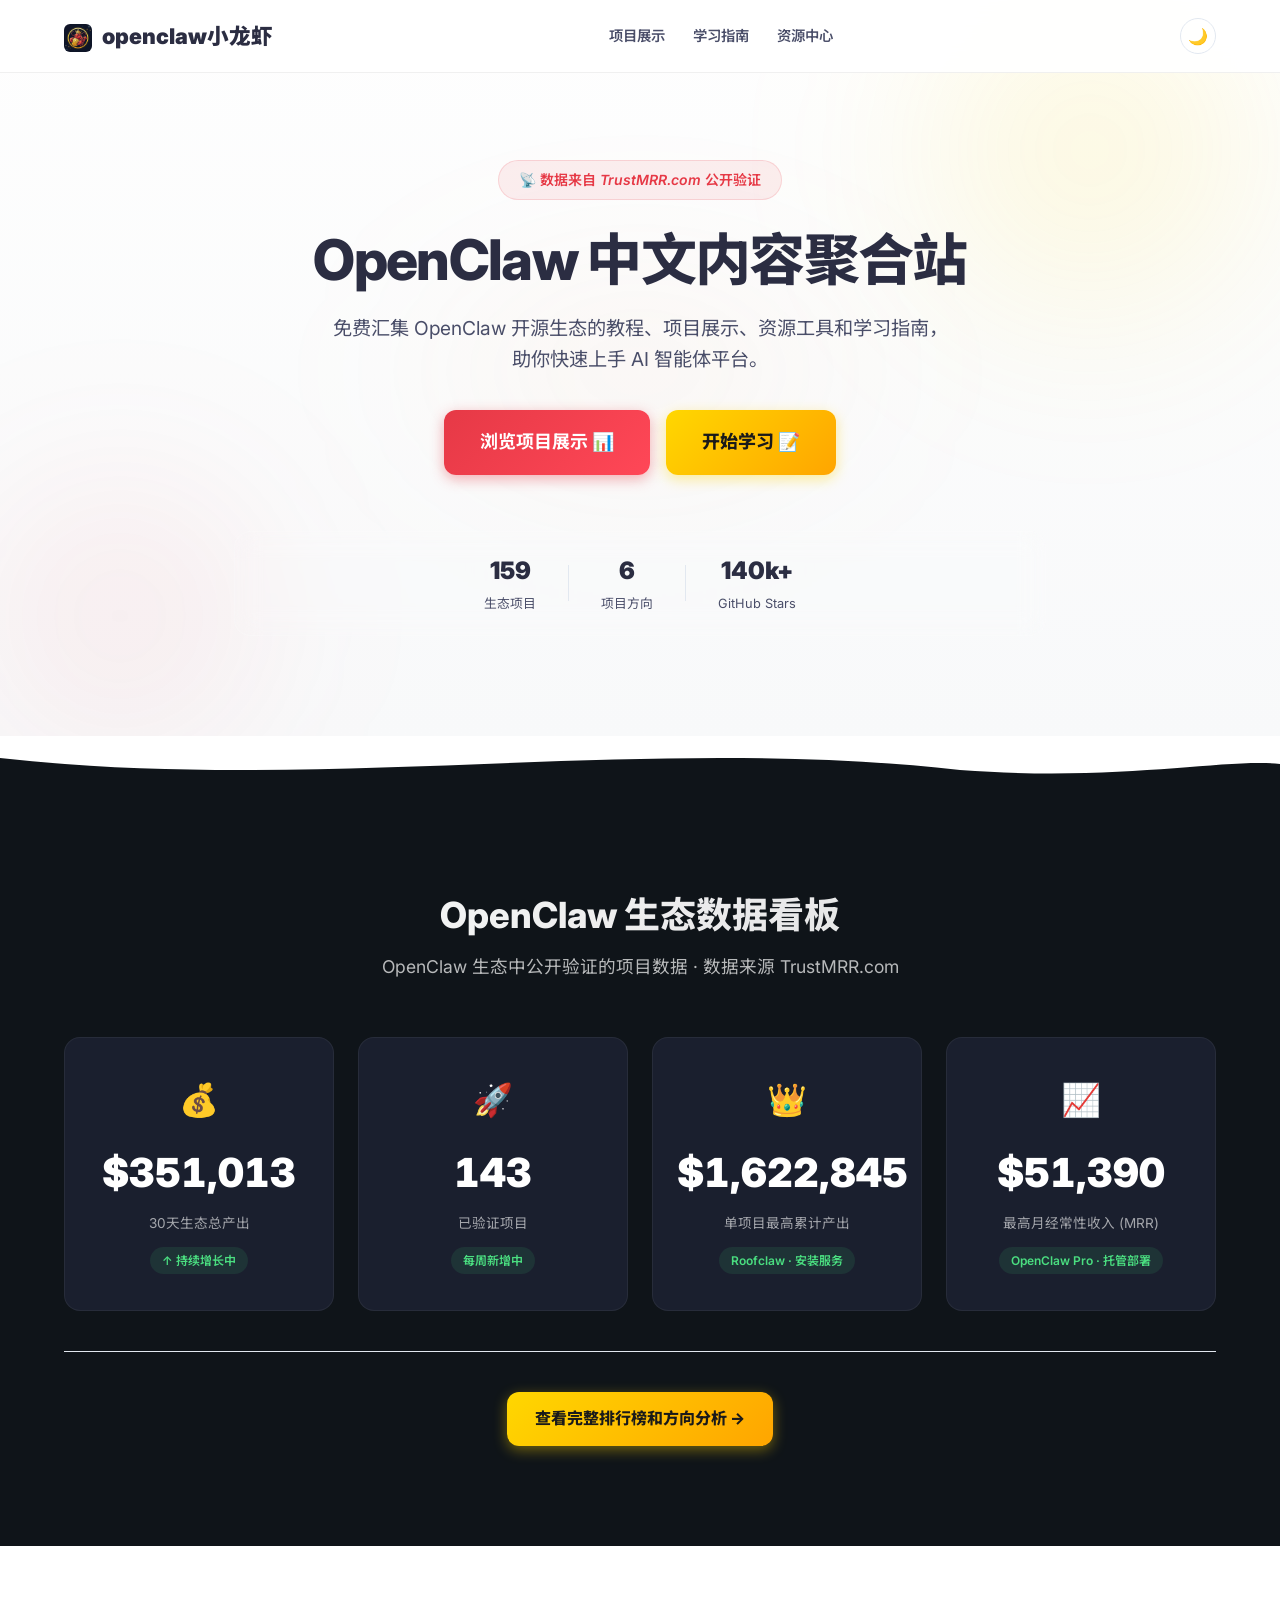
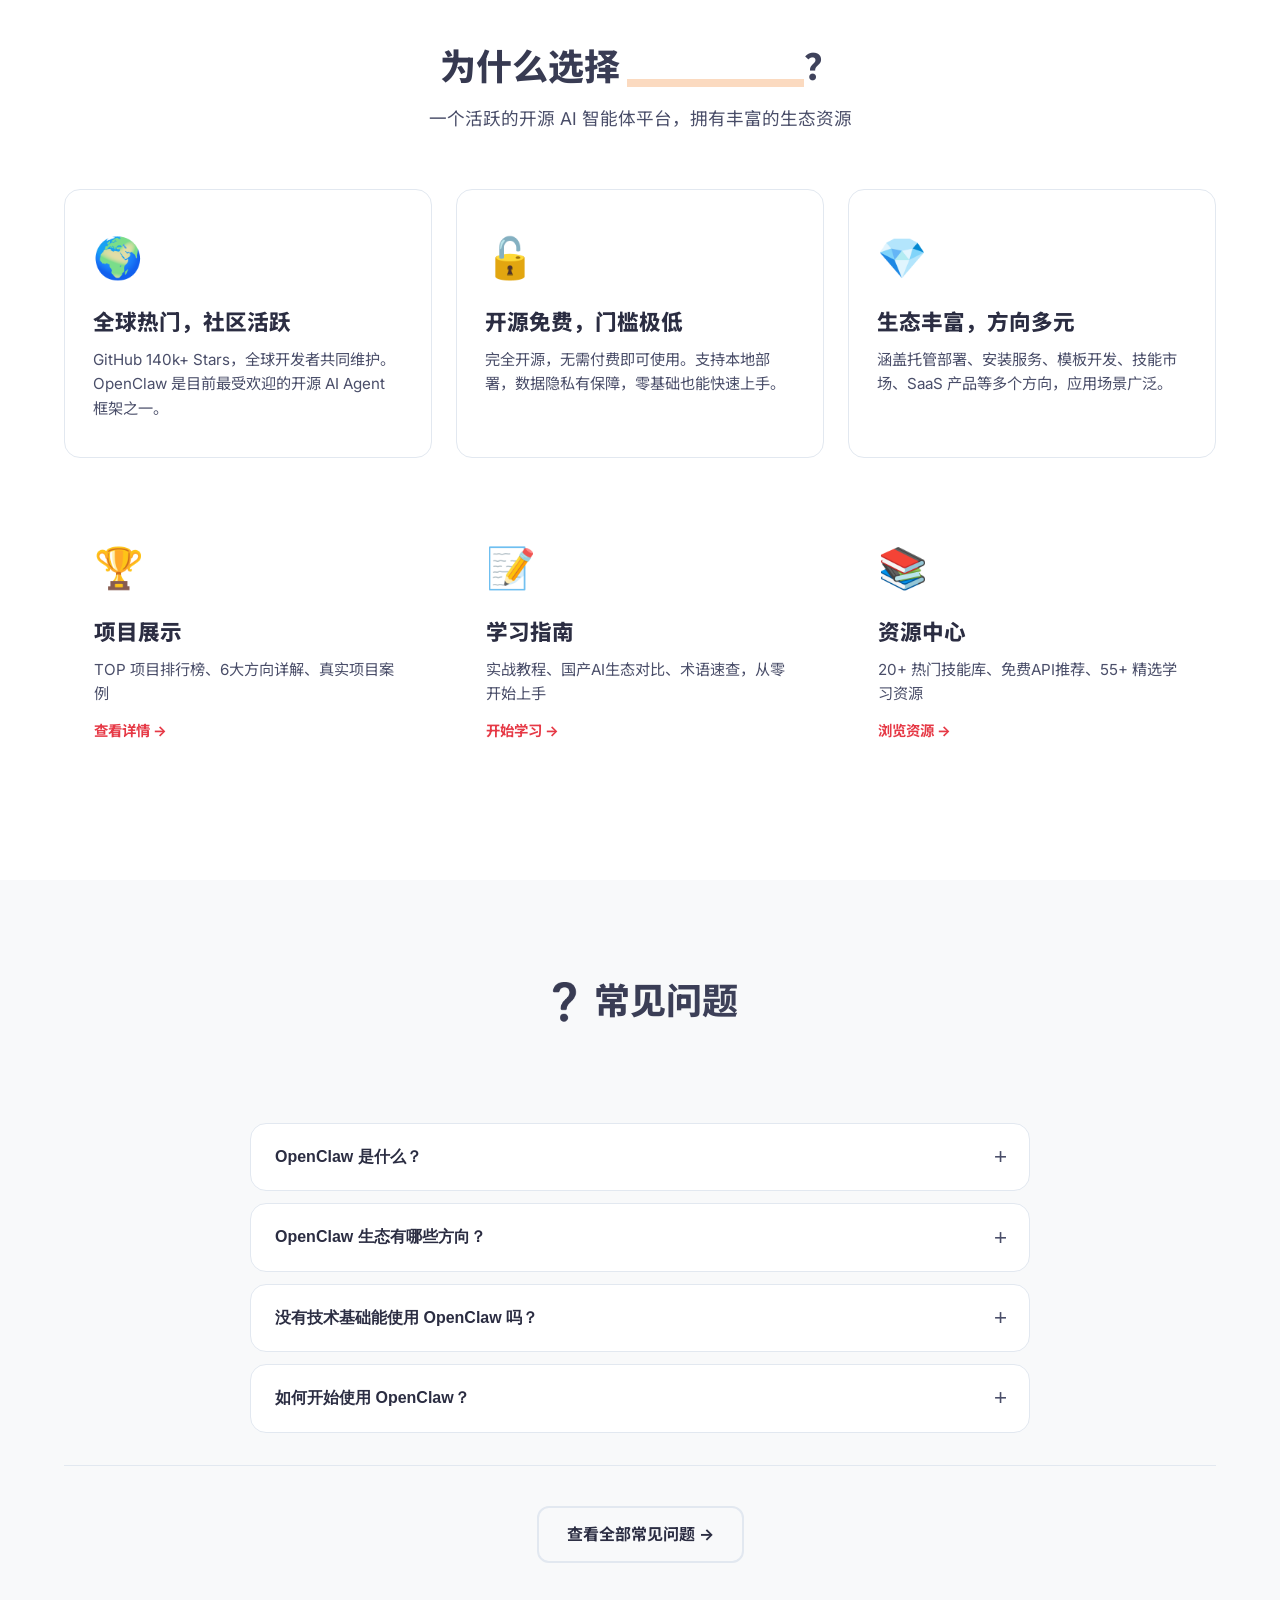
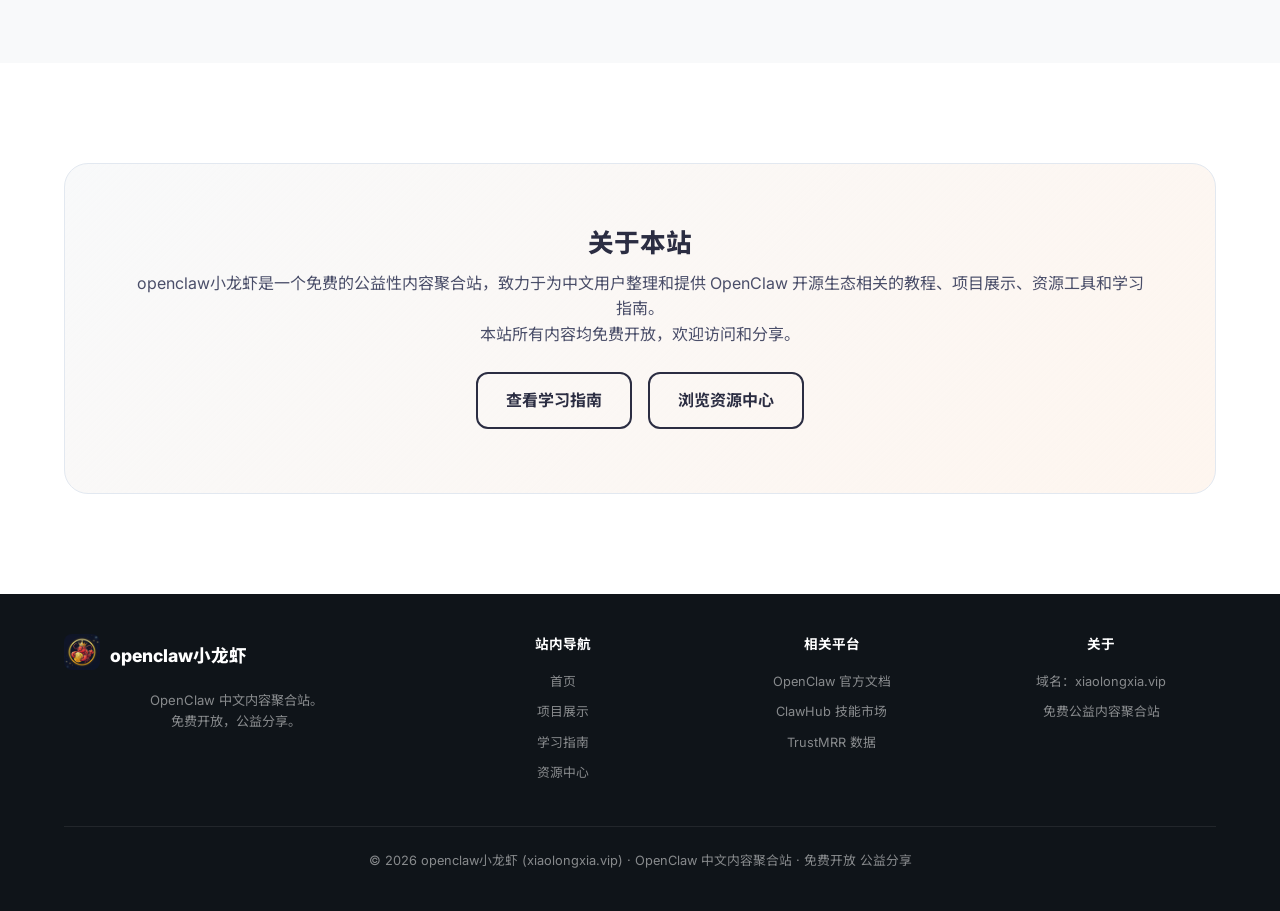
==== commit 8942edb7: "refactor: 转型为公益内容聚合站，移除所有商业化内容 - 移除付费社群定价、学员评价、浮动CTA、知识星球入口等营利性内容 - 删除 services.html（付费服务页面） - "赚钱案例" ====
--- a/index.html
+++ b/index.html
@@ -4,10 +4,10 @@
 <head>
     <meta charset="UTF-8">
     <meta name="viewport" content="width=device-width, initial-scale=1.0">
-    <title>openclaw小龙虾 — 用 OpenClaw 赚钱的完整指南 | 玩赚平台</title>
-    <meta name="description" content="159个验证盈利项目，30天总收入$389k+。小龙虾玩赚平台手把手教你用OpenClaw开启被动收入，提供6大赚钱赛道拆解、实战社群和远程部署服务。">
+    <title>openclaw小龙虾 — OpenClaw 中文内容聚合站 | 免费开源资源</title>
+    <meta name="description" content="OpenClaw 中文内容聚合站，免费汇集 OpenClaw 开源生态的教程、项目展示、资源工具和学习指南。">
     <meta name="keywords"
-        content="openclaw赚钱,openclaw教程,openclaw怎么赚钱,AI赚钱,AI被动收入,AI副业,openclaw部署,openclaw社群,openclaw玩赚,小龙虾玩赚平台,国产AI Agent,LobsterAI,Kimi Claw,免费AI API,DeepSeek配置,openclaw安装,AI掘金者联盟,Skill开发赚钱,openclaw国产模型">
+        content="openclaw,openclaw教程,openclaw中文,AI开源,AI Agent,openclaw部署,openclaw资源,小龙虾,openclaw安装,国产AI Agent,免费AI API,DeepSeek配置,openclaw国产模型,Skill开发,openclaw指南">
     <meta name="author" content="openclaw小龙虾">
     <meta name="robots" content="index, follow">
     <link rel="canonical" href="https://xiaolongxia.vip/">
@@ -17,15 +17,15 @@
     <!-- Open Graph / 微信分享 -->
     <meta property="og:type" content="website">
     <meta property="og:url" content="https://xiaolongxia.vip/">
-    <meta property="og:title" content="openclaw小龙虾 — 用 OpenClaw 赚钱的完整指南">
-    <meta property="og:description" content="159个验证盈利项目，30天总收入$389k+。6大赚钱赛道拆解，手把手教你用OpenClaw开启被动收入。">
+    <meta property="og:title" content="openclaw小龙虾 — OpenClaw 中文内容聚合站 | 免费开源资源">
+    <meta property="og:description" content="免费汇集 OpenClaw 开源生态的教程、项目展示、资源工具和学习指南。">
     <meta property="og:site_name" content="openclaw小龙虾">
     <meta property="og:locale" content="zh_CN">
 
     <!-- Twitter Card -->
     <meta name="twitter:card" content="summary_large_image">
-    <meta name="twitter:title" content="openclaw小龙虾 — 用 OpenClaw 赚钱的完整指南">
-    <meta name="twitter:description" content="159个验证盈利项目，30天总收入$389k+。手把手教你用OpenClaw开启被动收入。">
+    <meta name="twitter:title" content="openclaw小龙虾 — OpenClaw 中文内容聚合站 | 免费开源资源">
+    <meta name="twitter:description" content="免费汇集 OpenClaw 开源生态的教程、项目展示、资源工具和学习指南。">
 
     <!-- JSON-LD Organization -->
     <script type="application/ld+json">
@@ -33,27 +33,9 @@
         "@context": "https://schema.org",
         "@type": "Organization",
         "name": "openclaw小龙虾",
-        "alternateName": "小龙虾玩赚平台",
+        "alternateName": "OpenClaw 中文内容聚合站",
         "url": "https://xiaolongxia.vip",
-        "description": "中文领先的 OpenClaw 赚钱教育平台，提供6大赛道拆解、实战社群和远程部署服务。"
-    }
-    </script>
-
-    <!-- JSON-LD Product (社群) -->
-    <script type="application/ld+json">
-    {
-        "@context": "https://schema.org",
-        "@type": "Product",
-        "name": "OpenClaw 玩赚社群",
-        "description": "每周赚钱案例拆解、独家盈利数据周报、1v1赛道咨询、学员互助交流群。",
-        "brand": { "@type": "Brand", "name": "openclaw小龙虾" },
-        "offers": {
-            "@type": "Offer",
-            "price": "199",
-            "priceCurrency": "CNY",
-            "availability": "https://schema.org/InStock",
-            "priceValidUntil": "2026-12-31"
-        }
+        "description": "公益性质的 OpenClaw 中文内容聚合站，免费提供教程、项目展示、资源工具和学习指南。"
     }
     </script>
 
@@ -70,23 +52,13 @@
             },
             {
                 "@type": "Question",
-                "name": "OpenClaw 怎么赚钱？",
-                "acceptedAnswer": { "@type": "Answer", "text": "159 个项目30天总收入超过 $389,000。6大赛道：托管部署、安装服务、模板/Wrapper、培训教育、技能市场、SaaS 产品。" }
+                "name": "OpenClaw 生态有多大？",
+                "acceptedAnswer": { "@type": "Answer", "text": "根据 TrustMRR.com 公开数据，OpenClaw 生态中有 159 个已验证项目，30天生态总产出超过 $389,000，涵盖托管部署、安装服务、模板/Wrapper、培训教育、技能市场、SaaS 产品等方向。" }
             },
             {
                 "@type": "Question",
-                "name": "没有技术基础能赚钱吗？",
-                "acceptedAnswer": { "@type": "Answer", "text": "完全可以。安装服务和培训教育赛道技术要求最低。setupclaw 仅做安装服务月入 $43k，Roofclaw 累计收入 $1.8M。" }
-            },
-            {
-                "@type": "Question",
-                "name": "社群加入后能获得什么？",
-                "acceptedAnswer": { "@type": "Answer", "text": "每周案例拆解直播、独家盈利数据周报、1v1赛道咨询、学员互助交流群、新手启动资源包、远程安装服务8折。年费 ¥199。" }
-            },
-            {
-                "@type": "Question",
-                "name": "退款政策是什么？",
-                "acceptedAnswer": { "@type": "Answer", "text": "7天无理由退款保障，全额退款无需理由。" }
+                "name": "没有技术基础能使用 OpenClaw 吗？",
+                "acceptedAnswer": { "@type": "Answer", "text": "完全可以。OpenClaw 提供无代码的可视化操作界面，零基础用户也可以快速上手创建和部署 AI 助理。" }
             }
         ]
     }
@@ -114,10 +86,9 @@
         "@type": "BreadcrumbList",
         "itemListElement": [
             { "@type": "ListItem", "position": 1, "name": "首页", "item": "https://xiaolongxia.vip/" },
-            { "@type": "ListItem", "position": 2, "name": "赚钱案例", "item": "https://xiaolongxia.vip/cases.html" },
+            { "@type": "ListItem", "position": 2, "name": "项目展示", "item": "https://xiaolongxia.vip/cases.html" },
             { "@type": "ListItem", "position": 3, "name": "学习指南", "item": "https://xiaolongxia.vip/guides.html" },
-            { "@type": "ListItem", "position": 4, "name": "资源中心", "item": "https://xiaolongxia.vip/resources.html" },
-            { "@type": "ListItem", "position": 5, "name": "专业服务", "item": "https://xiaolongxia.vip/services.html" }
+            { "@type": "ListItem", "position": 4, "name": "资源中心", "item": "https://xiaolongxia.vip/resources.html" }
         ]
     }
     </script>
@@ -140,11 +111,9 @@
         <div class="container nav-container">
             <a href="index.html" class="logo"><picture><source srcset="logo.webp" type="image/webp"><img src="logo.png" alt="小龙虾" class="logo-img" width="32" height="32"></picture> openclaw小龙虾</a>
             <ul class="nav-links">
-                <li><a href="cases.html">赚钱案例</a></li>
+                <li><a href="cases.html">项目展示</a></li>
                 <li><a href="guides.html">学习指南</a></li>
                 <li><a href="resources.html">资源中心</a></li>
-                <li><a href="services.html">专业服务</a></li>
-                <li><a href="#pricing" class="nav-cta-link">加入社群</a></li>
             </ul>
             <div class="hamburger" id="hamburger">
                 <span></span>
@@ -159,27 +128,27 @@
         <!-- ========== Hero ========== -->
         <header class="hero" aria-label="主页横幅">
             <div class="container hero-content">
-                <div class="hero-badge">🔥 数据来自 <cite>TrustMRR.com</cite> 公开验证</div>
-                <h1>OpenClaw 全球创业者<br>30天赚了 <span class="highlight-money">$389,331</span></h1>
-                <p>159 个验证过的盈利项目，6 大赚钱赛道，手把手教你用 OpenClaw 开启被动收入。</p>
+                <div class="hero-badge">📡 数据来自 <cite>TrustMRR.com</cite> 公开验证</div>
+                <h1>OpenClaw 中文内容聚合站</h1>
+                <p>免费汇集 OpenClaw 开源生态的教程、项目展示、资源工具和学习指南，助你快速上手 AI 智能体平台。</p>
                 <div class="hero-actions">
-                    <a href="cases.html" class="btn btn-primary btn-large">查看赚钱数据 📊</a>
-                    <a href="#pricing" class="btn btn-gold btn-large">立刻抢位加入 ¥199/年</a>
+                    <a href="cases.html" class="btn btn-primary btn-large">浏览项目展示 📊</a>
+                    <a href="guides.html" class="btn btn-gold btn-large">开始学习 📝</a>
                 </div>
                 <div class="hero-trust">
                     <div class="trust-item">
                         <span class="trust-number">159</span>
-                        <span class="trust-label">盈利项目</span>
+                        <span class="trust-label">生态项目</span>
                     </div>
                     <div class="trust-divider"></div>
                     <div class="trust-item">
                         <span class="trust-number">6</span>
-                        <span class="trust-label">赚钱赛道</span>
+                        <span class="trust-label">项目方向</span>
                     </div>
                     <div class="trust-divider"></div>
                     <div class="trust-item">
-                        <span class="trust-number">$1.8M</span>
-                        <span class="trust-label">最高累计收入</span>
+                        <span class="trust-number">140k+</span>
+                        <span class="trust-label">GitHub Stars</span>
                     </div>
                 </div>
             </div>
@@ -195,50 +164,28 @@
             </svg>
         </div>
 
-        <!-- 社会证明滚动条 -->
-        <div class="social-ticker">
-            <div class="ticker-track">
-                <span class="ticker-item">🎉 张同学 刚加入社群，选择了托管部署赛道</span>
-                <span class="ticker-item">💰 李工程师 完成第一单安装服务 $1,200</span>
-                <span class="ticker-item">🚀 王老师 上线培训课程，首月收入 $2,800</span>
-                <span class="ticker-item">🔥 陈同学 发布第一个 Skill 插件，获得 200+ 下载</span>
-                <span class="ticker-item">✅ 刘老板 部署托管服务 MRR 突破 $3,000</span>
-                <span class="ticker-item">🎯 赵同学 兼职做安装服务，月入 $1,500</span>
-                <span class="ticker-item">💡 周开发者 Wrapper 模板 7 天卖出 50 份</span>
-                <span class="ticker-item">🌟 已有 2,300+ 人加入小龙虾玩赚社群</span>
-                <span class="ticker-item">🎉 张同学 刚加入社群，选择了托管部署赛道</span>
-                <span class="ticker-item">💰 李工程师 完成第一单安装服务 $1,200</span>
-                <span class="ticker-item">🚀 王老师 上线培训课程，首月收入 $2,800</span>
-                <span class="ticker-item">🔥 陈同学 发布第一个 Skill 插件，获得 200+ 下载</span>
-                <span class="ticker-item">✅ 刘老板 部署托管服务 MRR 突破 $3,000</span>
-                <span class="ticker-item">🎯 赵同学 兼职做安装服务，月入 $1,500</span>
-                <span class="ticker-item">💡 周开发者 Wrapper 模板 7 天卖出 50 份</span>
-                <span class="ticker-item">🌟 已有 2,300+ 人加入小龙虾玩赚社群</span>
-            </div>
-        </div>
-
-        <!-- ========== 实时赚钱数据看板 ========== -->
+        <!-- ========== OpenClaw 生态数据看板 ========== -->
         <section id="profit-dashboard" class="section bg-dark">
             <div class="container">
-                <h2 class="section-title text-white">实时赚钱数据看板</h2>
-                <p class="section-subtitle" style="color: rgba(255,255,255,0.7);">OpenClaw 生态中真实验证的收入数据 · 数据来源 <cite style="font-style:normal;">TrustMRR.com</cite></p>
+                <h2 class="section-title text-white">OpenClaw 生态数据看板</h2>
+                <p class="section-subtitle" style="color: rgba(255,255,255,0.7);">OpenClaw 生态中公开验证的项目数据 · 数据来源 <cite style="font-style:normal;">TrustMRR.com</cite></p>
                 <div class="dashboard-grid">
                     <div class="dashboard-card">
                         <div class="dashboard-icon">💰</div>
                         <div class="dashboard-value" data-target="389331" data-prefix="$" data-separator=",">$0</div>
-                        <div class="dashboard-label">30天生态总收入</div>
+                        <div class="dashboard-label">30天生态总产出</div>
                         <div class="dashboard-trend">↑ 持续增长中</div>
                     </div>
                     <div class="dashboard-card">
                         <div class="dashboard-icon">🚀</div>
                         <div class="dashboard-value" data-target="159">0</div>
-                        <div class="dashboard-label">已验证盈利项目</div>
+                        <div class="dashboard-label">已验证项目</div>
                         <div class="dashboard-trend">每周新增中</div>
                     </div>
                     <div class="dashboard-card">
                         <div class="dashboard-icon">👑</div>
                         <div class="dashboard-value" data-target="1800000" data-prefix="$" data-separator=",">$0</div>
-                        <div class="dashboard-label">单项目最高累计收入</div>
+                        <div class="dashboard-label">单项目最高累计产出</div>
                         <div class="dashboard-trend">Roofclaw · 安装服务</div>
                     </div>
                     <div class="dashboard-card">
@@ -249,31 +196,31 @@
                     </div>
                 </div>
                 <div class="section-cta" style="margin-top:40px;">
-                    <a href="cases.html" class="btn btn-gold">查看完整排行榜和赛道分析 →</a>
+                    <a href="cases.html" class="btn btn-gold">查看完整排行榜和方向分析 →</a>
                 </div>
             </div>
         </section>
 
-        <!-- ========== 为什么 OpenClaw 能赚钱 ========== -->
+        <!-- ========== 为什么选择 OpenClaw ========== -->
         <section id="features" class="section">
             <div class="container">
-                <h2 class="section-title">为什么 <span class="highlight-yellow">OpenClaw</span> 是最佳赚钱工具？</h2>
-                <p class="section-subtitle">一个开源项目，撑起了一个 $389k+/月的生态经济体</p>
+                <h2 class="section-title">为什么选择 <span class="highlight-yellow">OpenClaw</span>？</h2>
+                <p class="section-subtitle">一个活跃的开源 AI 智能体平台，拥有丰富的生态资源</p>
                 <div class="grid features-grid">
                     <div class="card feature-card">
                         <div class="icon">🌍</div>
-                        <h3>全球刚需，市场巨大</h3>
-                        <p>每个人都需要AI助理，OpenClaw 是最火的开源方案。159个项目已经证明了市场空间。</p>
+                        <h3>全球热门，社区活跃</h3>
+                        <p>GitHub 140k+ Stars，全球开发者共同维护。OpenClaw 是目前最受欢迎的开源 AI Agent 框架之一。</p>
                     </div>
                     <div class="card feature-card">
                         <div class="icon">🔓</div>
                         <h3>开源免费，门槛极低</h3>
-                        <p>无需自研技术，基于开源项目二次封装即可变现。安装服务、模板出售、托管部署都能赚。</p>
+                        <p>完全开源，无需付费即可使用。支持本地部署，数据隐私有保障，零基础也能快速上手。</p>
                     </div>
                     <div class="card feature-card">
                         <div class="icon">💎</div>
-                        <h3>多赛道可选，总有适合你的</h3>
-                        <p>不懂技术卖安装、会技术做SaaS、懂营销卖课程。6大赛道，总有一条适合你。</p>
+                        <h3>生态丰富，方向多元</h3>
+                        <p>涵盖托管部署、安装服务、模板开发、技能市场、SaaS 产品等多个方向，应用场景广泛。</p>
                     </div>
                 </div>
 
@@ -281,8 +228,8 @@
                 <div class="grid features-grid" style="margin-top: 40px;">
                     <a href="cases.html" class="card feature-card link-card">
                         <div class="icon">🏆</div>
-                        <h3>赚钱案例</h3>
-                        <p>TOP 盈利排行榜、6大赛道详解、真实学员案例、收入计算器</p>
+                        <h3>项目展示</h3>
+                        <p>TOP 项目排行榜、6大方向详解、真实项目案例</p>
                         <span class="link-arrow">查看详情 →</span>
                     </a>
                     <a href="guides.html" class="card feature-card link-card">
@@ -301,170 +248,11 @@
             </div>
         </section>
 
-        <!-- ========== 付费社群 ========== -->
-        <section id="pricing" class="section bg-dark" aria-label="定价方案">
-            <div class="container">
-                <h2 class="section-title text-white">🎓 加入玩赚社群</h2>
-                <p class="section-subtitle" style="color:rgba(255,255,255,0.7);">和已经赚到钱的人一起学，少走 3 个月弯路</p>
-
-                <div class="compare-table">
-                    <div class="compare-col compare-without">
-                        <div class="compare-header">😰 自己摸索</div>
-                        <ul>
-                            <li>❌ 花 3-6 个月自学踩坑</li>
-                            <li>❌ 不知道选哪个赛道</li>
-                            <li>❌ 错过行业趋势和新机会</li>
-                            <li>❌ 遇到问题无人指导</li>
-                            <li>❌ 没有同行交流和资源</li>
-                        </ul>
-                    </div>
-                    <div class="compare-col compare-with">
-                        <div class="compare-header">🚀 加入社群</div>
-                        <ul>
-                            <li>✅ 2 周内接到第一单</li>
-                            <li>✅ 入群即享 1v1 赛道咨询</li>
-                            <li>✅ 每周独家数据周报</li>
-                            <li>✅ 实战社群随时答疑</li>
-                            <li>✅ 同行人脉 + 合作机会</li>
-                        </ul>
-                    </div>
-                </div>
-
-                <div class="pricing-social-proof">
-                    <span class="pricing-counter">🔥 已有 <strong>2,347</strong> 人加入社群</span>
-                    <span class="pricing-urgency">前 100 名特惠价，剩余名额有限</span>
-                </div>
-
-                <div class="pricing-grid">
-                    <div class="pricing-card pricing-featured pricing-dark">
-                        <div class="pricing-badge">🔥 前100名特惠价</div>
-                        <h3>玩赚社群</h3>
-                        <div class="pricing-price">
-                            <span class="price-currency">¥</span>
-                            <span class="price-amount">199</span>
-                            <span class="price-period">/年</span>
-                        </div>
-                        <div class="pricing-original">满100人涨至 ¥399/年</div>
-                        <div class="benefit-grid">
-                            <div class="benefit-item">
-                                <div class="benefit-icon">📺</div>
-                                <div class="benefit-text"><strong>每周案例直播</strong><span>拆解真实盈利项目</span></div>
-                            </div>
-                            <div class="benefit-item">
-                                <div class="benefit-icon">📊</div>
-                                <div class="benefit-text"><strong>独家数据周报</strong><span>TrustMRR 深度分析</span></div>
-                            </div>
-                            <div class="benefit-item">
-                                <div class="benefit-icon">🎯</div>
-                                <div class="benefit-text"><strong>1v1 赛道咨询</strong><span>入群即享，精准定位</span></div>
-                            </div>
-                            <div class="benefit-item">
-                                <div class="benefit-icon">💬</div>
-                                <div class="benefit-text"><strong>学员互助群</strong><span>随时答疑 + 合作</span></div>
-                            </div>
-                            <div class="benefit-item">
-                                <div class="benefit-icon">📦</div>
-                                <div class="benefit-text"><strong>启动资源包</strong><span>模板 + SOP + 工具集</span></div>
-                            </div>
-                            <div class="benefit-item">
-                                <div class="benefit-icon">🏷️</div>
-                                <div class="benefit-text"><strong>安装服务8折</strong><span>专属会员优惠</span></div>
-                            </div>
-                        </div>
-                        <a href="#contact" class="btn btn-gold btn-large btn-full">立刻锁定特惠名额 →</a>
-                        <div class="trust-badges">
-                            <span class="trust-badge">🔒 安全支付</span>
-                            <span class="trust-badge">💯 7天无理由退款</span>
-                            <span class="trust-badge">🛡️ 隐私保护</span>
-                        </div>
-                        <p class="pricing-note" style="color:rgba(255,255,255,0.5);">扫码添加客服微信，备注「玩赚」</p>
-                    </div>
-
-                    <div class="pricing-card pricing-coming-soon pricing-dark">
-                        <div class="pricing-badge pricing-badge-gray">🔜 即将发售</div>
-                        <h3>系统课程</h3>
-                        <div class="pricing-price">
-                            <span class="price-currency">¥</span>
-                            <span class="price-amount">???</span>
-                        </div>
-                        <div class="pricing-original" style="color:rgba(255,255,255,0.4);">定价公布中...</div>
-                        <ul class="pricing-features" style="color:rgba(255,255,255,0.7);">
-                            <li>📚 6大赛道完整方法论</li>
-                            <li>📋 从0到1实操SOP</li>
-                            <li>💻 真实盈利项目源码</li>
-                            <li>🔄 永久课程更新</li>
-                            <li>🎁 含社群全部权益</li>
-                            <li>🏆 结业认证</li>
-                            <li>🤝 内推合作机会</li>
-                        </ul>
-                        <a href="#contact" class="btn btn-secondary btn-large btn-full btn-disabled" style="border-color:rgba(255,255,255,0.2);color:rgba(255,255,255,0.4);">敬请期待</a>
-                        <p class="pricing-note" style="color:rgba(255,255,255,0.4);">社群成员可第一时间获取发售通知</p>
-                    </div>
-                </div>
-            </div>
-        </section>
-
-        <!-- ========== 学员成果墙 ========== -->
-        <section id="testimonials" class="section">
-            <div class="container">
-                <h2 class="section-title">💬 学员成果</h2>
-                <p class="section-subtitle">来自社群成员的真实反馈</p>
-                <div class="testimonials-grid">
-                    <div class="testimonial-card">
-                        <div class="testimonial-avatar">L</div>
-                        <div class="testimonial-content">
-                            <div class="testimonial-stars">⭐⭐⭐⭐⭐</div>
-                            <p>"加入社群第 2 周就接到了第一单安装服务，赚回了 3 倍会费。群里的案例拆解真的很实在。"</p>
-                            <div class="testimonial-author">— 老李 · 安装服务赛道</div>
-                        </div>
-                    </div>
-                    <div class="testimonial-card">
-                        <div class="testimonial-avatar">S</div>
-                        <div class="testimonial-content">
-                            <div class="testimonial-stars">⭐⭐⭐⭐⭐</div>
-                            <p>"零基础小白，跟着赛道指南做了一个 Wrapper 模板，上架一个月卖了 ¥3000+。"</p>
-                            <div class="testimonial-author">— 小苏 · 模板赛道</div>
-                        </div>
-                    </div>
-                    <div class="testimonial-card">
-                        <div class="testimonial-avatar">W</div>
-                        <div class="testimonial-content">
-                            <div class="testimonial-stars">⭐⭐⭐⭐⭐</div>
-                            <p>"每周的数据周报是我最期待的内容，能看到全球最新的赚钱趋势和新机会。"</p>
-                            <div class="testimonial-author">— 王哥 · 托管部署赛道</div>
-                        </div>
-                    </div>
-                    <div class="testimonial-card reveal">
-                        <div class="testimonial-header">
-                            <div class="testimonial-avatar">👨‍🎓</div>
-                            <div>
-                                <div class="testimonial-name">大学生小赵</div>
-                                <div class="testimonial-role">大三计算机专业</div>
-                            </div>
-                        </div>
-                        <p>"作为学生没什么启动资金，选了安装服务赛道，周末接单，第一个月就赚了 ¥3,000 生活费。比做家教效率高多了！"</p>
-                        <div class="testimonial-rating">⭐⭐⭐⭐⭐</div>
-                    </div>
-                    <div class="testimonial-card reveal">
-                        <div class="testimonial-header">
-                            <div class="testimonial-avatar">👩‍💼</div>
-                            <div>
-                                <div class="testimonial-name">营销总监 Amy</div>
-                                <div class="testimonial-role">从市场营销转型 AI</div>
-                            </div>
-                        </div>
-                        <p>"我不会写代码，但社群里的 SOP 真的做到了手把手。现在我帮中小企业搭建 AI 客服，每个项目收费 ¥5,000-8,000。"</p>
-                        <div class="testimonial-rating">⭐⭐⭐⭐⭐</div>
-                    </div>
-                </div>
-            </div>
-        </section>
-
         <!-- ========== FAQ ========== -->
         <section id="faq" class="section bg-light" aria-label="常见问题">
             <div class="container">
                 <h2 class="section-title">❓ 常见问题</h2>
-                <p class="section-subtitle">关于 OpenClaw 赚钱和小龙虾社群的常见问题</p>
+                <p class="section-subtitle">关于 OpenClaw 的常见问题</p>
                 <div class="faq-container" id="faq-container">
                     <article class="faq-item" itemscope itemprop="mainEntity" itemtype="https://schema.org/Question">
                         <button class="faq-question" itemprop="name">OpenClaw 是什么？</button>
@@ -475,49 +263,34 @@
                         </div>
                     </article>
                     <article class="faq-item" itemscope itemprop="mainEntity" itemtype="https://schema.org/Question">
-                        <button class="faq-question" itemprop="name">OpenClaw 怎么赚钱？有哪些赛道？</button>
+                        <button class="faq-question" itemprop="name">OpenClaw 生态有哪些方向？</button>
                         <div class="faq-answer" itemscope itemprop="acceptedAnswer" itemtype="https://schema.org/Answer">
                             <div itemprop="text">
-                                <p>根据 <cite>TrustMRR.com</cite> 的公开数据，159 个 OpenClaw 项目30天总收入超过 <strong>$389,000</strong>。主要分为6大赛道：</p>
+                                <p>根据 <cite>TrustMRR.com</cite> 的公开数据，OpenClaw 生态中有 159 个已验证项目，涵盖以下方向：</p>
                                 <ul>
-                                    <li><strong>托管部署</strong> — 一键云端部署服务，按月收费</li>
+                                    <li><strong>托管部署</strong> — 一键云端部署服务</li>
                                     <li><strong>安装服务</strong> — 为客户远程或线下安装</li>
-                                    <li><strong>模板/Wrapper</strong> — 开发封装工具出售</li>
-                                    <li><strong>培训教育</strong> — 教别人用 OpenClaw 赚钱</li>
-                                    <li><strong>技能市场</strong> — 开发/销售 AI 技能插件</li>
+                                    <li><strong>模板/Wrapper</strong> — 开发封装工具</li>
+                                    <li><strong>培训教育</strong> — 教学和知识分享</li>
+                                    <li><strong>技能市场</strong> — 开发 AI 技能插件</li>
                                     <li><strong>SaaS 产品</strong> — 基于 OpenClaw 构建独立产品</li>
                                 </ul>
-                                <p><a href="cases.html">查看完整排行榜和赛道分析 →</a></p>
+                                <p><a href="cases.html">查看完整排行榜和方向分析 →</a></p>
                             </div>
                         </div>
                     </article>
                     <article class="faq-item" itemscope itemprop="mainEntity" itemtype="https://schema.org/Question">
-                        <button class="faq-question" itemprop="name">没有技术基础能用 OpenClaw 赚钱吗？</button>
+                        <button class="faq-question" itemprop="name">没有技术基础能使用 OpenClaw 吗？</button>
                         <div class="faq-answer" itemscope itemprop="acceptedAnswer" itemtype="https://schema.org/Answer">
                             <div itemprop="text">
-                                <p><strong>完全可以。</strong>安装服务赛道和培训教育赛道对技术要求最低。零基础用户可以从安装服务入手，学习操作后逐步进阶到其他赛道。</p>
-                            </div>
-                        </div>
-                    </article>
-                    <article class="faq-item" itemscope itemprop="mainEntity" itemtype="https://schema.org/Question">
-                        <button class="faq-question" itemprop="name">社群加入后能获得什么？值 ¥199 吗？</button>
-                        <div class="faq-answer" itemscope itemprop="acceptedAnswer" itemtype="https://schema.org/Answer">
-                            <div itemprop="text">
-                                <p>社群权益包括：每周赚钱案例拆解直播、独家盈利数据周报、入群即享1v1赛道咨询、学员互助交流群、新手启动资源包、远程安装服务8折。</p>
-                                <p>仅远程安装服务8折优惠一项，单次就能省回大部分会费。更关键的是，你能获得经过验证的赚钱方法和同行人脉。</p>
+                                <p><strong>完全可以。</strong>OpenClaw 提供无代码的可视化操作界面，零基础用户也可以快速上手。安装服务和培训教育方向对技术要求最低，适合入门。</p>
                             </div>
                         </div>
                     </article>
                     <div class="faq-item">
-                        <button class="faq-question">如何开始用 OpenClaw 赚钱？</button>
+                        <button class="faq-question">如何开始使用 OpenClaw？</button>
                         <div class="faq-answer">
-                            <p>四步走：1) 浏览<a href="cases.html">赚钱案例</a>了解赛道 → 2) 利用<a href="guides.html">学习指南</a>上手 → 3) 研究成功案例确定模式 → 4) 加入社群获取 SOP 和持续支持。</p>
-                        </div>
-                    </div>
-                    <div class="faq-item">
-                        <button class="faq-question">退款政策是什么？</button>
-                        <div class="faq-answer">
-                            <p>我们提供 <strong>7 天无理由退款保障</strong>。加入社群后如果觉得不适合，7 天内全额退款，无需任何理由。</p>
+                            <p>三步走：1) 浏览<a href="cases.html">项目展示</a>了解生态 → 2) 利用<a href="guides.html">学习指南</a>上手 → 3) 在<a href="resources.html">资源中心</a>获取工具和素材。</p>
                         </div>
                     </div>
                 </div>
@@ -527,37 +300,22 @@
             </div>
         </section>
 
-        <!-- ========== 联系/社群入口 ========== -->
+        <!-- ========== 关于本站 ========== -->
         <section id="contact" class="section">
             <div class="container">
                 <div class="community-box">
                     <div class="community-info">
-                        <h3>立刻行动，开启你的 AI 赚钱之旅 🦞</h3>
-                        <p>扫码添加客服微信，备注「玩赚」即可获取入群方式和专属福利。<br>也欢迎加入我们的 <strong>知识星球「AI掘金者联盟」</strong>，获取更深度的 AI 赚钱内容。</p>
-                        <div class="contact-qr">
-                            <img src="qr-planet.png" alt="AI掘金者联盟 知识星球二维码" loading="lazy" width="200" height="200"
-                                style="max-width:200px; border-radius:12px; box-shadow:0 8px 24px rgba(0,0,0,0.15);">
-                        </div>
+                        <h3>关于本站</h3>
+                        <p>openclaw小龙虾是一个免费的公益性内容聚合站，致力于为中文用户整理和提供 OpenClaw 开源生态相关的教程、项目展示、资源工具和学习指南。<br>本站所有内容均免费开放，欢迎访问和分享。</p>
                         <div class="social-links">
-                            <a href="#pricing" class="social-btn">立刻抢位加入 ¥199/年</a>
-                            <a href="guides.html" class="social-btn outline">查看实战教程</a>
+                            <a href="guides.html" class="social-btn outline">查看学习指南</a>
+                            <a href="resources.html" class="social-btn outline">浏览资源中心</a>
                         </div>
                     </div>
                 </div>
             </div>
         </section>
     </main>
-
-    <!-- ========== 浮动底部 CTA 栏 ========== -->
-    <div class="floating-cta" id="floating-cta">
-        <div class="container floating-cta-inner">
-            <div class="floating-cta-text">
-                <span class="floating-cta-price">¥199/年</span>
-                <span class="floating-cta-label">前100名特惠价 · 满100人涨价</span>
-            </div>
-            <a href="#pricing" class="btn btn-gold">立刻抢位加入 →</a>
-        </div>
-    </div>
 
     <!-- ========== Footer ========== -->
     <footer class="footer" role="contentinfo">
@@ -568,16 +326,15 @@
                         <picture><source srcset="logo.webp" type="image/webp"><img src="logo.png" alt="小龙虾" class="footer-logo" width="32" height="32"></picture>
                         <span>openclaw小龙虾</span>
                     </div>
-                    <p class="footer-desc">中文领先的 AI 赚钱教育平台。<br>用数据说话，用实战验证。</p>
+                    <p class="footer-desc">OpenClaw 中文内容聚合站。<br>免费开放，公益分享。</p>
                 </div>
                 <div class="footer-col">
                     <h4>站内导航</h4>
                     <ul>
                         <li><a href="index.html">首页</a></li>
-                        <li><a href="cases.html">赚钱案例</a></li>
+                        <li><a href="cases.html">项目展示</a></li>
                         <li><a href="guides.html">学习指南</a></li>
                         <li><a href="resources.html">资源中心</a></li>
-                        <li><a href="services.html">专业服务</a></li>
                     </ul>
                 </div>
                 <div class="footer-col">
@@ -586,20 +343,18 @@
                         <li><a href="https://docs.openclaw.ai" target="_blank">OpenClaw 官方文档</a></li>
                         <li><a href="https://clawhub.com" target="_blank">ClawHub 技能市场</a></li>
                         <li><a href="https://trustmrr.com/special-category/openclaw" target="_blank">TrustMRR 数据</a></li>
-                        <li><a href="#" target="_blank">知识星球：AI掘金者联盟</a></li>
                     </ul>
                 </div>
                 <div class="footer-col">
-                    <h4>联系我们</h4>
+                    <h4>关于</h4>
                     <ul>
                         <li>域名：xiaolongxia.vip</li>
-                        <li>微信：扫码联系客服</li>
-                        <li><a href="#pricing">加入社群 ¥199/年</a></li>
+                        <li>免费公益内容聚合站</li>
                     </ul>
                 </div>
             </div>
             <div class="footer-bottom">
-                <p>&copy; 2026 openclaw小龙虾 (xiaolongxia.vip) · AI 玩赚平台 · 用数据说话的赚钱教育社区</p>
+                <p>&copy; 2026 openclaw小龙虾 (xiaolongxia.vip) · OpenClaw 中文内容聚合站 · 免费开放 公益分享</p>
             </div>
         </div>
     </footer>
